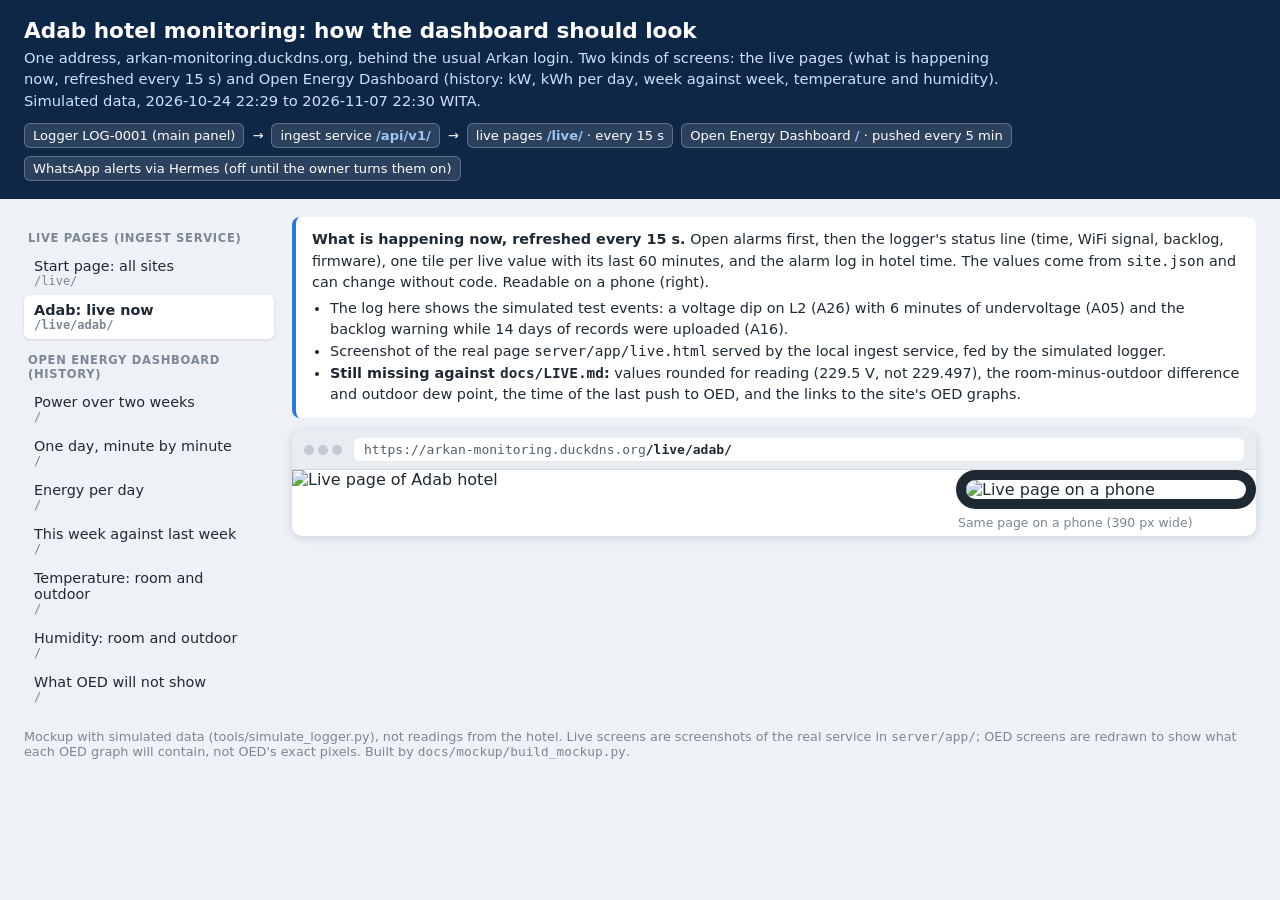
==== docs/mockup/index.html @ 9130413c "Dashboard mockup: live pages and OED graphs with simulated data (screenshots to follow) docs/mockup/" ====
<!DOCTYPE html>
<html lang="en">
<head>
<meta charset="utf-8">
<meta name="viewport" content="width=device-width,initial-scale=1">
<title>Adab monitoring: dashboard mockup</title>
<style>
  :root{color-scheme:light;--ink:#1f2933;--ink2:#52606d;--muted:#7b8794;--line:#e4e7eb;--bg:#eef1f5;--card:#fff;
    --navy:#0f2747;--s1:#2a78d6;--s2:#eb6834;--good:#127a3a;--bad:#b42318}
  *{box-sizing:border-box}
  body{margin:0;font-family:system-ui,-apple-system,"Segoe UI",sans-serif;color:var(--ink);background:var(--bg)}
  .top{background:var(--navy);color:#fff;padding:18px 24px}
  .top h1{margin:0 0 4px;font-size:1.35rem}
  .top p{margin:0;color:#cfe0ff;font-size:.92rem;max-width:980px;line-height:1.45}
  .flow{display:flex;flex-wrap:wrap;gap:8px;align-items:center;margin-top:12px;font-size:.82rem}
  .flow span{background:rgba(255,255,255,.12);border:1px solid rgba(255,255,255,.25);border-radius:6px;padding:4px 8px}
  .flow b{color:#9ec5f4;font-weight:600}
  .wrap{display:grid;grid-template-columns:250px 1fr;gap:18px;padding:18px 24px;max-width:1500px;margin:auto}
  nav{position:sticky;top:12px;align-self:start}
  nav h3{font-size:.72rem;text-transform:uppercase;letter-spacing:.06em;color:var(--muted);margin:14px 4px 6px}
  nav button{display:block;width:100%;text-align:left;border:0;background:transparent;padding:7px 10px;border-radius:6px;
    font:inherit;font-size:.9rem;color:var(--ink);cursor:pointer}
  nav button small{display:block;color:var(--muted);font-size:.75rem;font-family:ui-monospace,monospace}
  nav button:hover{background:#dfe5ec}
  nav button.on{background:var(--card);box-shadow:0 1px 3px rgba(0,0,0,.12);font-weight:600}
  .screen{display:none}.screen.on{display:block}
  .note{background:var(--card);border-radius:8px;padding:12px 16px;margin-bottom:12px;font-size:.9rem;line-height:1.5;
    border-left:4px solid var(--s1)}
  .note b{color:var(--ink)} .note ul{margin:4px 0 0;padding-left:18px}
  .browser{background:var(--card);border-radius:10px;box-shadow:0 2px 10px rgba(15,39,71,.15);overflow:hidden}
  .bar{display:flex;align-items:center;gap:8px;background:#e9ecf0;padding:8px 12px;border-bottom:1px solid #d5dae0}
  .dots i{display:inline-block;width:10px;height:10px;border-radius:50%;background:#c4cad2;margin-right:4px}
  .url{flex:1;background:#fff;border-radius:6px;padding:4px 10px;font:13px ui-monospace,monospace;color:var(--ink2)}
  .url b{color:var(--ink);font-weight:600}
  .shot{display:block;width:100%;height:auto}
  .pair{display:grid;grid-template-columns:1fr 300px;gap:16px;align-items:start}
  .phone{border:10px solid #1f2933;border-radius:28px;overflow:hidden;background:#fff}
  .phone img{display:block;width:100%}
  .cap{font-size:.78rem;color:var(--muted);margin:6px 2px}
  /* OED-like graph page (approximation) */
  .oed-nav{display:flex;align-items:center;justify-content:space-between;padding:8px 16px;border-bottom:1px solid var(--line)}
  .oed-logo{font-weight:700;color:#1b5e20;letter-spacing:.02em}
  .oed-logo small{display:block;font-weight:400;color:var(--muted);font-size:.7rem}
  .oed-title{font-size:1.15rem;font-weight:600}
  .oed-menu span{margin-left:14px;font-size:.88rem;color:var(--ink2)}
  .oed-body{display:grid;grid-template-columns:230px 1fr;min-height:520px}
  .oed-side{border-right:1px solid var(--line);padding:12px 14px;font-size:.85rem}
  .oed-side label{display:block;font-weight:600;margin:12px 0 4px}
  .seg{display:flex;flex-wrap:wrap;gap:0}
  .seg span{border:1px solid #adb5bd;padding:3px 8px;font-size:.8rem;margin:0 -1px -1px 0;color:var(--ink2)}
  .seg span.on{background:#6c757d;color:#fff;border-color:#6c757d}
  .pick{border:1px solid #ced4da;border-radius:4px;padding:4px 6px;min-height:30px;background:#fff}
  .pick em{display:inline-block;font-style:normal;background:#e9ecef;border-radius:3px;padding:1px 6px;margin:2px;font-size:.78rem}
  .pick.dim{color:var(--muted)}
  .oed-main{padding:10px 16px 14px;position:relative}
  .oed-btns{margin-top:8px;display:flex;gap:6px}
  .oed-btns span{border:1px solid #6c757d;border-radius:4px;padding:3px 10px;font-size:.8rem;color:var(--ink2)}
  .chart{position:relative}
  .chart svg{display:block;width:100%;height:auto;overflow:visible}
  .chart .gridl{stroke:#eceff3}
  .chart .axis text{fill:var(--muted);font-size:11px}
  .chart .axis line{stroke:#c9ced6}
  .legend{display:flex;gap:16px;font-size:.82rem;color:var(--ink2);margin:2px 0 4px 44px;flex-wrap:wrap}
  .legend i{display:inline-block;width:14px;height:3px;border-radius:2px;vertical-align:middle;margin-right:6px}
  .legend i.sq{width:10px;height:10px;border-radius:2px}
  .ctitle{font-weight:600;font-size:.95rem;text-align:center;margin:4px 0}
  .tip{position:absolute;pointer-events:none;background:#fff;border:1px solid #d5dae0;border-radius:6px;padding:6px 8px;
    font-size:.78rem;box-shadow:0 2px 6px rgba(0,0,0,.12);display:none;white-space:nowrap;z-index:2}
  .tip b{display:block;margin-bottom:2px}
  .err{margin:60px auto;max-width:520px;text-align:center;color:var(--bad);font-weight:600;border:1px dashed var(--bad);
    padding:24px;border-radius:8px}
  .cmp{display:flex;gap:40px;justify-content:center;align-items:flex-end;height:330px;margin-top:10px}
  table.t{border-collapse:collapse;width:100%;font-size:.82rem;margin-top:10px}
  table.t th,table.t td{border-bottom:1px solid var(--line);padding:4px 8px;text-align:right}
  table.t th:first-child,table.t td:first-child{text-align:left}
  details summary{cursor:pointer;color:var(--ink2);font-size:.82rem;margin-top:8px}
  .foot{max-width:1500px;margin:0 auto 30px;padding:0 24px;font-size:.8rem;color:var(--muted)}
  @media (max-width:900px){.wrap{grid-template-columns:1fr}nav{position:static}.pair{grid-template-columns:1fr}
    .oed-body{grid-template-columns:1fr}.oed-side{border-right:0;border-bottom:1px solid var(--line)}}
</style>
</head>
<body>
<div class="top">
  <h1>Adab hotel monitoring: how the dashboard should look</h1>
  <p id="intro"></p>
  <div class="flow">
    <span>Logger LOG-0001 (main panel)</span>→
    <span>ingest service <b>/api/v1/</b></span>→
    <span>live pages <b>/live/</b> · every 15 s</span>
    <span>Open Energy Dashboard <b>/</b> · pushed every 5 min</span>
    <span>WhatsApp alerts via Hermes (off until the owner turns them on)</span>
  </div>
</div>

<div class="wrap">
  <nav id="nav"></nav>
  <main id="screens"></main>
</div>
<div class="foot">Mockup with simulated data (tools/simulate_logger.py), not readings from the hotel. Live screens are screenshots of
the real service in <code>server/app/</code>; OED screens are redrawn to show what each OED graph will contain, not OED's exact
pixels. Built by <code>docs/mockup/build_mockup.py</code>.</div>

<script>
const D = {"site":"Adab hotel","code":"adab","kw_hour":[["2026-10-24 22:00",17.98],["2026-10-24 23:00",18.33],["2026-10-25 00:00",17.87],["2026-10-25 01:00",18.03],["2026-10-25 02:00",18.04],["2026-10-25 03:00",18.08],["2026-10-25 04:00",18.07],["2026-10-25 05:00",18.06],["2026-10-25 06:00",17.82],["2026-10-25 07:00",21.49],["2026-10-25 08:00",24.99],["2026-10-25 09:00",27.88],["2026-10-25 10:00",30.27],["2026-10-25 11:00",31.6],["2026-10-25 12:00",31.83],["2026-10-25 13:00",31.84],["2026-10-25 14:00",29.93],["2026-10-25 15:00",28.13],["2026-10-25 16:00",25.07],["2026-10-25 17:00",21.54],["2026-10-25 18:00",17.89],["2026-10-25 19:00",17.73],["2026-10-25 20:00",18.17],["2026-10-25 21:00",18.06],["2026-10-25 22:00",17.82],["2026-10-25 23:00",18.08],["2026-10-26 00:00",17.9],["2026-10-26 01:00",18.06],["2026-10-26 02:00",17.87],["2026-10-26 03:00",17.81],["2026-10-26 04:00",17.98],["2026-10-26 05:00",18.1],["2026-10-26 06:00",18.07],["2026-10-26 07:00",21.65],["2026-10-26 08:00",25.06],["2026-10-26 09:00",27.91],["2026-10-26 10:00",30.13],["2026-10-26 11:00",31.39],["2026-10-26 12:00",31.85],["2026-10-26 13:00",31.45],["2026-10-26 14:00",30.56],["2026-10-26 15:00",27.67],["2026-10-26 16:00",24.95],["2026-10-26 17:00",21.64],["2026-10-26 18:00",17.95],["2026-10-26 19:00",18.11],["2026-10-26 20:00",18.29],["2026-10-26 21:00",18.15],["2026-10-26 22:00",17.89],["2026-10-26 23:00",18.15],["2026-10-27 00:00",17.83],["2026-10-27 01:00",17.89],["2026-10-27 02:00",17.93],["2026-10-27 03:00",17.99],["2026-10-27 04:00",18.23],["2026-10-27 05:00",18.08],["2026-10-27 06:00",17.92],["2026-10-27 07:00",21.65],["2026-10-27 08:00",24.89],["2026-10-27 09:00",27.99],["2026-10-27 10:00",30.26],["2026-10-27 11:00",31.42],["2026-10-27 12:00",31.88],["2026-10-27 13:00",31.65],["2026-10-27 14:00",30.33],["2026-10-27 15:00",28.0],["2026-10-27 16:00",24.75],["2026-10-27 17:00",21.42],["2026-10-27 18:00",18.15],["2026-10-27 19:00",18.09],["2026-10-27 20:00",18.12],["2026-10-27 21:00",18.13],["2026-10-27 22:00",17.84],["2026-10-27 23:00",18.19],["2026-10-28 00:00",18.12],["2026-10-28 01:00",18.04],["2026-10-28 02:00",17.82],["2026-10-28 03:00",17.97],["2026-10-28 04:00",17.78],["2026-10-28 05:00",17.65],["2026-10-28 06:00",17.7],["2026-10-28 07:00",21.93],["2026-10-28 08:00",24.99],["2026-10-28 09:00",27.81],["2026-10-28 10:00",30.39],["2026-10-28 11:00",31.66],["2026-10-28 12:00",32.02],["2026-10-28 13:00",31.48],["2026-10-28 14:00",30.28],["2026-10-28 15:00",27.89],["2026-10-28 16:00",24.88],["2026-10-28 17:00",21.67],["2026-10-28 18:00",18.06],["2026-10-28 19:00",18.13],["2026-10-28 20:00",17.75],["2026-10-28 21:00",17.74],["2026-10-28 22:00",17.95],["2026-10-28 23:00",17.95],["2026-10-29 00:00",17.71],["2026-10-29 01:00",18.01],["2026-10-29 02:00",17.96],["2026-10-29 03:00",17.93],["2026-10-29 04:00",18.24],["2026-10-29 05:00",18.02],["2026-10-29 06:00",18.13],["2026-10-29 07:00",21.81],["2026-10-29 08:00",24.95],["2026-10-29 09:00",28.11],["2026-10-29 10:00",30.0],["2026-10-29 11:00",31.58],["2026-10-29 12:00",31.79],["2026-10-29 13:00",31.35],["2026-10-29 14:00",30.02],["2026-10-29 15:00",27.81],["2026-10-29 16:00",25.14],["2026-10-29 17:00",21.76],["2026-10-29 18:00",17.82],["2026-10-29 19:00",18.03],["2026-10-29 20:00",18.13],["2026-10-29 21:00",18.05],["2026-10-29 22:00",17.97],["2026-10-29 23:00",17.97],["2026-10-30 00:00",17.77],["2026-10-30 01:00",17.86],["2026-10-30 02:00",17.86],["2026-10-30 03:00",18.36],["2026-10-30 04:00",17.8],["2026-10-30 05:00",18.02],["2026-10-30 06:00",18.02],["2026-10-30 07:00",21.68],["2026-10-30 08:00",24.63],["2026-10-30 09:00",27.74],["2026-10-30 10:00",30.06],["2026-10-30 11:00",31.31],["2026-10-30 12:00",32.11],["2026-10-30 13:00",31.39],["2026-10-30 14:00",30.31],["2026-10-30 15:00",27.88],["2026-10-30 16:00",25.04],["2026-10-30 17:00",21.65],["2026-10-30 18:00",17.65],["2026-10-30 19:00",17.96],["2026-10-30 20:00",17.95],["2026-10-30 21:00",18.16],["2026-10-30 22:00",17.91],["2026-10-30 23:00",18.04],["2026-10-31 00:00",17.81],["2026-10-31 01:00",18.02],["2026-10-31 02:00",18.22],["2026-10-31 03:00",18.16],["2026-10-31 04:00",18.02],["2026-10-31 05:00",18.12],["2026-10-31 06:00",18.0],["2026-10-31 07:00",21.65],["2026-10-31 08:00",24.83],["2026-10-31 09:00",27.89],["2026-10-31 10:00",30.12],["2026-10-31 11:00",31.36],["2026-10-31 12:00",32.23],["2026-10-31 13:00",31.46],["2026-10-31 14:00",30.09],["2026-10-31 15:00",27.86],["2026-10-31 16:00",24.94],["2026-10-31 17:00",21.52],["2026-10-31 18:00",18.18],["2026-10-31 19:00",18.02],["2026-10-31 20:00",18.09],["2026-10-31 21:00",18.13],["2026-10-31 22:00",17.95],["2026-10-31 23:00",17.88],["2026-11-01 00:00",17.7],["2026-11-01 01:00",17.84],["2026-11-01 02:00",17.93],["2026-11-01 03:00",17.96],["2026-11-01 04:00",17.96],["2026-11-01 05:00",18.06],["2026-11-01 06:00",17.97],["2026-11-01 07:00",21.6],["2026-11-01 08:00",24.84],["2026-11-01 09:00",27.82],["2026-11-01 10:00",29.92],["2026-11-01 11:00",31.68],["2026-11-01 12:00",32.34],["2026-11-01 13:00",31.3],["2026-11-01 14:00",29.83],["2026-11-01 15:00",27.89],["2026-11-01 16:00",24.96],["2026-11-01 17:00",21.63],["2026-11-01 18:00",17.93],["2026-11-01 19:00",18.13],["2026-11-01 20:00",18.0],["2026-11-01 21:00",18.25],["2026-11-01 22:00",18.17],["2026-11-01 23:00",17.93],["2026-11-02 00:00",17.89],["2026-11-02 01:00",18.17],["2026-11-02 02:00",18.1],["2026-11-02 03:00",17.89],["2026-11-02 04:00",17.96],["2026-11-02 05:00",18.35],["2026-11-02 06:00",18.06],["2026-11-02 07:00",21.65],["2026-11-02 08:00",25.02],["2026-11-02 09:00",27.98],["2026-11-02 10:00",30.08],["2026-11-02 11:00",31.49],["2026-11-02 12:00",31.84],["2026-11-02 13:00",31.49],["2026-11-02 14:00",30.06],["2026-11-02 15:00",27.96],["2026-11-02 16:00",24.95],["2026-11-02 17:00",21.71],["2026-11-02 18:00",17.99],["2026-11-02 19:00",18.09],["2026-11-02 20:00",18.17],["2026-11-02 21:00",18.19],["2026-11-02 22:00",17.99],["2026-11-02 23:00",18.1],["2026-11-03 00:00",18.12],["2026-11-03 01:00",17.97],["2026-11-03 02:00",17.99],["2026-11-03 03:00",17.86],["2026-11-03 04:00",18.07],["2026-11-03 05:00",17.82],["2026-11-03 06:00",17.93],["2026-11-03 07:00",21.59],["2026-11-03 08:00",25.13],["2026-11-03 09:00",27.82],["2026-11-03 10:00",29.88],["2026-11-03 11:00",31.41],["2026-11-03 12:00",31.87],["2026-11-03 13:00",31.43],["2026-11-03 14:00",30.29],["2026-11-03 15:00",27.76],["2026-11-03 16:00",25.24],["2026-11-03 17:00",21.52],["2026-11-03 18:00",18.0],["2026-11-03 19:00",17.83],["2026-11-03 20:00",18.07],["2026-11-03 21:00",18.01],["2026-11-03 22:00",17.95],["2026-11-03 23:00",17.96],["2026-11-04 00:00",17.92],["2026-11-04 01:00",17.98],["2026-11-04 02:00",17.94],["2026-11-04 03:00",17.94],["2026-11-04 04:00",18.06],["2026-11-04 05:00",18.07],["2026-11-04 06:00",17.96],["2026-11-04 07:00",21.77],["2026-11-04 08:00",24.96],["2026-11-04 09:00",27.79],["2026-11-04 10:00",30.38],["2026-11-04 11:00",31.74],["2026-11-04 12:00",31.92],["2026-11-04 13:00",31.73],["2026-11-04 14:00",30.01],["2026-11-04 15:00",27.56],["2026-11-04 16:00",24.88],["2026-11-04 17:00",21.68],["2026-11-04 18:00",18.08],["2026-11-04 19:00",17.95],["2026-11-04 20:00",18.05],["2026-11-04 21:00",18.05],["2026-11-04 22:00",18.04],["2026-11-04 23:00",17.76],["2026-11-05 00:00",17.97],["2026-11-05 01:00",18.21],["2026-11-05 02:00",18.08],["2026-11-05 03:00",17.9],["2026-11-05 04:00",18.1],["2026-11-05 05:00",17.87],["2026-11-05 06:00",17.82],["2026-11-05 07:00",21.53],["2026-11-05 08:00",25.1],["2026-11-05 09:00",27.97],["2026-11-05 10:00",29.59],["2026-11-05 11:00",31.31],["2026-11-05 12:00",31.81],["2026-11-05 13:00",31.62],["2026-11-05 14:00",30.06],["2026-11-05 15:00",28.03],["2026-11-05 16:00",25.01],["2026-11-05 17:00",21.49],["2026-11-05 18:00",18.11],["2026-11-05 19:00",18.09],["2026-11-05 20:00",17.98],["2026-11-05 21:00",17.88],["2026-11-05 22:00",18.02],["2026-11-05 23:00",18.06],["2026-11-06 00:00",18.05],["2026-11-06 01:00",18.25],["2026-11-06 02:00",17.89],["2026-11-06 03:00",18.17],["2026-11-06 04:00",18.03],["2026-11-06 05:00",18.16],["2026-11-06 06:00",17.84],["2026-11-06 07:00",21.36],["2026-11-06 08:00",24.91],["2026-11-06 09:00",27.95],["2026-11-06 10:00",30.13],["2026-11-06 11:00",31.69],["2026-11-06 12:00",31.8],["2026-11-06 13:00",31.72],["2026-11-06 14:00",29.75],["2026-11-06 15:00",28.05],["2026-11-06 16:00",25.13],["2026-11-06 17:00",21.6],["2026-11-06 18:00",18.07],["2026-11-06 19:00",18.08],["2026-11-06 20:00",17.99],["2026-11-06 21:00",17.76],["2026-11-06 22:00",17.94],["2026-11-06 23:00",18.08],["2026-11-07 00:00",17.95],["2026-11-07 01:00",18.26],["2026-11-07 02:00",18.08],["2026-11-07 03:00",17.95],["2026-11-07 04:00",18.22],["2026-11-07 05:00",18.17],["2026-11-07 06:00",18.11],["2026-11-07 07:00",21.76],["2026-11-07 08:00",25.26],["2026-11-07 09:00",27.97],["2026-11-07 10:00",30.26],["2026-11-07 11:00",31.53],["2026-11-07 12:00",32.09],["2026-11-07 13:00",31.68],["2026-11-07 14:00",30.18],["2026-11-07 15:00",27.71],["2026-11-07 16:00",25.07],["2026-11-07 17:00",21.8],["2026-11-07 18:00",17.98],["2026-11-07 19:00",17.89],["2026-11-07 20:00",17.86],["2026-11-07 21:00",17.94],["2026-11-07 22:00",17.94]],"kw_minute":[["2026-11-06 00:00",18.61],["2026-11-06 00:01",18.66],["2026-11-06 00:02",18.72],["2026-11-06 00:03",18.34],["2026-11-06 00:04",18.25],["2026-11-06 00:05",19.05],["2026-11-06 00:06",17.23],["2026-11-06 00:07",16.86],["2026-11-06 00:08",16.85],["2026-11-06 00:09",16.59],["2026-11-06 00:10",18.73],["2026-11-06 00:11",18.09],["2026-11-06 00:12",19.0],["2026-11-06 00:13",18.62],["2026-11-06 00:14",17.53],["2026-11-06 00:15",18.06],["2026-11-06 00:16",18.13],["2026-11-06 00:17",17.67],["2026-11-06 00:18",18.07],["2026-11-06 00:19",17.02],["2026-11-06 00:20",18.77],["2026-11-06 00:21",18.99],["2026-11-06 00:22",16.12],["2026-11-06 00:23",18.54],["2026-11-06 00:24",16.4],["2026-11-06 00:25",17.45],["2026-11-06 00:26",16.18],["2026-11-06 00:27",20.18],["2026-11-06 00:28",18.1],["2026-11-06 00:29",20.16],["2026-11-06 00:30",17.49],["2026-11-06 00:31",16.98],["2026-11-06 00:32",17.99],["2026-11-06 00:33",18.06],["2026-11-06 00:34",17.42],["2026-11-06 00:35",17.29],["2026-11-06 00:36",18.27],["2026-11-06 00:37",20.18],["2026-11-06 00:38",20.22],["2026-11-06 00:39",18.56],["2026-11-06 00:40",18.01],["2026-11-06 00:41",16.85],["2026-11-06 00:42",16.25],["2026-11-06 00:43",18.59],["2026-11-06 00:44",18.59],["2026-11-06 00:45",18.05],["2026-11-06 00:46",18.03],["2026-11-06 00:47",17.41],["2026-11-06 00:48",19.26],["2026-11-06 00:49",17.51],["2026-11-06 00:50",16.1],["2026-11-06 00:51",18.41],["2026-11-06 00:52",18.6],["2026-11-06 00:53",17.01],["2026-11-06 00:54",18.71],["2026-11-06 00:55",17.39],["2026-11-06 00:56",19.04],["2026-11-06 00:57",18.56],["2026-11-06 00:58",20.36],["2026-11-06 00:59",16.95],["2026-11-06 01:00",17.63],["2026-11-06 01:01",17.22],["2026-11-06 01:02",16.92],["2026-11-06 01:03",17.14],["2026-11-06 01:04",17.99],["2026-11-06 01:05",19.95],["2026-11-06 01:06",18.21],["2026-11-06 01:07",17.41],["2026-11-06 01:08",16.84],["2026-11-06 01:09",18.15],["2026-11-06 01:10",17.08],["2026-11-06 01:11",17.99],["2026-11-06 01:12",17.87],["2026-11-06 01:13",17.22],["2026-11-06 01:14",18.76],["2026-11-06 01:15",18.51],["2026-11-06 01:16",17.19],["2026-11-06 01:17",18.14],["2026-11-06 01:18",18.37],["2026-11-06 01:19",18.31],["2026-11-06 01:20",17.13],["2026-11-06 01:21",19.95],["2026-11-06 01:22",19.2],["2026-11-06 01:23",19.16],["2026-11-06 01:24",16.66],["2026-11-06 01:25",19.19],["2026-11-06 01:26",17.54],["2026-11-06 01:27",19.67],["2026-11-06 01:28",18.98],["2026-11-06 01:29",19.39],["2026-11-06 01:30",18.1],["2026-11-06 01:31",16.17],["2026-11-06 01:32",18.0],["2026-11-06 01:33",17.75],["2026-11-06 01:34",19.13],["2026-11-06 01:35",18.05],["2026-11-06 01:36",19.69],["2026-11-06 01:37",17.15],["2026-11-06 01:38",16.72],["2026-11-06 01:39",17.75],["2026-11-06 01:40",18.59],["2026-11-06 01:41",20.32],["2026-11-06 01:42",18.08],["2026-11-06 01:43",18.65],["2026-11-06 01:44",19.07],["2026-11-06 01:45",19.22],["2026-11-06 01:46",20.0],["2026-11-06 01:47",17.62],["2026-11-06 01:48",19.67],["2026-11-06 01:49",17.91],["2026-11-06 01:50",18.49],["2026-11-06 01:51",19.25],["2026-11-06 01:52",18.42],["2026-11-06 01:53",17.65],["2026-11-06 01:54",18.0],["2026-11-06 01:55",18.77],["2026-11-06 01:56",17.28],["2026-11-06 01:57",17.63],["2026-11-06 01:58",18.84],["2026-11-06 01:59",19.4],["2026-11-06 02:00",16.61],["2026-11-06 02:01",18.56],["2026-11-06 02:02",16.57],["2026-11-06 02:03",16.9],["2026-11-06 02:04",16.18],["2026-11-06 02:05",17.16],["2026-11-06 02:06",16.79],["2026-11-06 02:07",18.58],["2026-11-06 02:08",19.12],["2026-11-06 02:09",18.0],["2026-11-06 02:10",17.26],["2026-11-06 02:11",16.53],["2026-11-06 02:12",17.86],["2026-11-06 02:13",18.24],["2026-11-06 02:14",18.09],["2026-11-06 02:15",17.15],["2026-11-06 02:16",17.76],["2026-11-06 02:17",18.05],["2026-11-06 02:18",18.82],["2026-11-06 02:19",17.07],["2026-11-06 02:20",18.11],["2026-11-06 02:21",17.07],["2026-11-06 02:22",16.82],["2026-11-06 02:23",16.96],["2026-11-06 02:24",17.55],["2026-11-06 02:25",18.11],["2026-11-06 02:26",18.71],["2026-11-06 02:27",18.17],["2026-11-06 02:28",18.78],["2026-11-06 02:29",17.93],["2026-11-06 02:30",15.64],["2026-11-06 02:31",18.86],["2026-11-06 02:32",18.69],["2026-11-06 02:33",16.92],["2026-11-06 02:34",19.15],["2026-11-06 02:35",18.18],["2026-11-06 02:36",17.31],["2026-11-06 02:37",18.49],["2026-11-06 02:38",18.89],["2026-11-06 02:39",17.49],["2026-11-06 02:40",17.52],["2026-11-06 02:41",19.05],["2026-11-06 02:42",19.3],["2026-11-06 02:43",17.47],["2026-11-06 02:44",18.93],["2026-11-06 02:45",19.43],["2026-11-06 02:46",19.31],["2026-11-06 02:47",17.03],["2026-11-06 02:48",20.33],["2026-11-06 02:49",16.53],["2026-11-06 02:50",19.12],["2026-11-06 02:51",16.61],["2026-11-06 02:52",16.28],["2026-11-06 02:53",18.75],["2026-11-06 02:54",17.15],["2026-11-06 02:55",18.51],["2026-11-06 02:56",18.86],["2026-11-06 02:57",18.51],["2026-11-06 02:58",18.16],["2026-11-06 02:59",17.38],["2026-11-06 03:00",17.64],["2026-11-06 03:01",19.5],["2026-11-06 03:02",18.28],["2026-11-06 03:03",19.66],["2026-11-06 03:04",19.01],["2026-11-06 03:05",18.74],["2026-11-06 03:06",16.58],["2026-11-06 03:07",18.14],["2026-11-06 03:08",19.05],["2026-11-06 03:09",19.87],["2026-11-06 03:10",18.39],["2026-11-06 03:11",15.44],["2026-11-06 03:12",17.34],["2026-11-06 03:13",18.25],["2026-11-06 03:14",17.71],["2026-11-06 03:15",19.46],["2026-11-06 03:16",17.86],["2026-11-06 03:17",16.97],["2026-11-06 03:18",18.19],["2026-11-06 03:19",18.83],["2026-11-06 03:20",18.23],["2026-11-06 03:21",20.04],["2026-11-06 03:22",19.65],["2026-11-06 03:23",17.59],["2026-11-06 03:24",17.7],["2026-11-06 03:25",16.69],["2026-11-06 03:26",19.31],["2026-11-06 03:27",17.12],["2026-11-06 03:28",19.0],["2026-11-06 03:29",18.89],["2026-11-06 03:30",18.35],["2026-11-06 03:31",17.79],["2026-11-06 03:32",17.4],["2026-11-06 03:33",18.74],["2026-11-06 03:34",19.09],["2026-11-06 03:35",18.36],["2026-11-06 03:36",17.54],["2026-11-06 03:37",18.91],["2026-11-06 03:38",16.92],["2026-11-06 03:39",17.63],["2026-11-06 03:40",18.08],["2026-11-06 03:41",18.59],["2026-11-06 03:42",16.63],["2026-11-06 03:43",19.71],["2026-11-06 03:44",18.87],["2026-11-06 03:45",18.88],["2026-11-06 03:46",16.59],["2026-11-06 03:47",18.34],["2026-11-06 03:48",19.84],["2026-11-06 03:49",17.57],["2026-11-06 03:50",18.21],["2026-11-06 03:51",17.61],["2026-11-06 03:52",17.93],["2026-11-06 03:53",18.99],["2026-11-06 03:54",15.94],["2026-11-06 03:55",17.03],["2026-11-06 03:56",18.43],["2026-11-06 03:57",18.74],["2026-11-06 03:58",16.94],["2026-11-06 03:59",17.18],["2026-11-06 04:00",17.97],["2026-11-06 04:01",18.24],["2026-11-06 04:02",17.07],["2026-11-06 04:03",18.24],["2026-11-06 04:04",18.01],["2026-11-06 04:05",17.41],["2026-11-06 04:06",18.21],["2026-11-06 04:07",17.88],["2026-11-06 04:08",17.11],["2026-11-06 04:09",16.46],["2026-11-06 04:10",17.75],["2026-11-06 04:11",18.14],["2026-11-06 04:12",17.48],["2026-11-06 04:13",19.03],["2026-11-06 04:14",16.04],["2026-11-06 04:15",17.35],["2026-11-06 04:16",18.59],["2026-11-06 04:17",18.38],["2026-11-06 04:18",17.67],["2026-11-06 04:19",17.32],["2026-11-06 04:20",16.7],["2026-11-06 04:21",19.47],["2026-11-06 04:22",17.12],["2026-11-06 04:23",20.46],["2026-11-06 04:24",17.79],["2026-11-06 04:25",19.08],["2026-11-06 04:26",18.12],["2026-11-06 04:27",19.32],["2026-11-06 04:28",15.51],["2026-11-06 04:29",17.6],["2026-11-06 04:30",19.4],["2026-11-06 04:31",18.32],["2026-11-06 04:32",18.13],["2026-11-06 04:33",17.18],["2026-11-06 04:34",18.62],["2026-11-06 04:35",19.09],["2026-11-06 04:36",16.23],["2026-11-06 04:37",18.91],["2026-11-06 04:38",18.43],["2026-11-06 04:39",17.17],["2026-11-06 04:40",18.1],["2026-11-06 04:41",18.85],["2026-11-06 04:42",17.57],["2026-11-06 04:43",18.02],["2026-11-06 04:44",17.91],["2026-11-06 04:45",17.87],["2026-11-06 04:46",18.16],["2026-11-06 04:47",18.44],["2026-11-06 04:48",19.32],["2026-11-06 04:49",19.36],["2026-11-06 04:50",18.87],["2026-11-06 04:51",18.0],["2026-11-06 04:52",18.68],["2026-11-06 04:53",17.07],["2026-11-06 04:54",17.85],["2026-11-06 04:55",16.99],["2026-11-06 04:56",19.53],["2026-11-06 04:57",20.56],["2026-11-06 04:58",16.9],["2026-11-06 04:59",17.09],["2026-11-06 05:00",17.18],["2026-11-06 05:01",17.73],["2026-11-06 05:02",19.41],["2026-11-06 05:03",16.71],["2026-11-06 05:04",18.84],["2026-11-06 05:05",17.75],["2026-11-06 05:06",19.46],["2026-11-06 05:07",18.19],["2026-11-06 05:08",19.64],["2026-11-06 05:09",19.97],["2026-11-06 05:10",16.64],["2026-11-06 05:11",17.86],["2026-11-06 05:12",17.01],["2026-11-06 05:13",19.02],["2026-11-06 05:14",18.27],["2026-11-06 05:15",17.34],["2026-11-06 05:16",20.27],["2026-11-06 05:17",19.22],["2026-11-06 05:18",18.05],["2026-11-06 05:19",18.48],["2026-11-06 05:20",16.29],["2026-11-06 05:21",18.31],["2026-11-06 05:22",17.7],["2026-11-06 05:23",16.95],["2026-11-06 05:24",19.39],["2026-11-06 05:25",18.78],["2026-11-06 05:26",19.05],["2026-11-06 05:27",17.29],["2026-11-06 05:28",19.18],["2026-11-06 05:29",17.71],["2026-11-06 05:30",17.74],["2026-11-06 05:31",18.8],["2026-11-06 05:32",17.94],["2026-11-06 05:33",18.68],["2026-11-06 05:34",18.1],["2026-11-06 05:35",18.09],["2026-11-06 05:36",16.5],["2026-11-06 05:37",18.24],["2026-11-06 05:38",17.07],["2026-11-06 05:39",16.27],["2026-11-06 05:40",17.4],["2026-11-06 05:41",18.24],["2026-11-06 05:42",16.67],["2026-11-06 05:43",20.42],["2026-11-06 05:44",18.32],["2026-11-06 05:45",17.83],["2026-11-06 05:46",20.34],["2026-11-06 05:47",19.7],["2026-11-06 05:48",18.28],["2026-11-06 05:49",17.95],["2026-11-06 05:50",17.94],["2026-11-06 05:51",17.87],["2026-11-06 05:52",17.89],["2026-11-06 05:53",18.0],["2026-11-06 05:54",18.68],["2026-11-06 05:55",17.05],["2026-11-06 05:56",17.05],["2026-11-06 05:57",18.94],["2026-11-06 05:58",18.88],["2026-11-06 05:59",17.14],["2026-11-06 06:00",16.69],["2026-11-06 06:01",19.23],["2026-11-06 06:02",17.7],["2026-11-06 06:03",19.73],["2026-11-06 06:04",17.31],["2026-11-06 06:05",16.59],["2026-11-06 06:06",17.87],["2026-11-06 06:07",16.78],["2026-11-06 06:08",17.93],["2026-11-06 06:09",17.72],["2026-11-06 06:10",16.89],["2026-11-06 06:11",18.57],["2026-11-06 06:12",16.69],["2026-11-06 06:13",16.57],["2026-11-06 06:14",19.13],["2026-11-06 06:15",16.82],["2026-11-06 06:16",17.39],["2026-11-06 06:17",16.98],["2026-11-06 06:18",18.88],["2026-11-06 06:19",18.57],["2026-11-06 06:20",17.33],["2026-11-06 06:21",19.52],["2026-11-06 06:22",18.89],["2026-11-06 06:23",15.87],["2026-11-06 06:24",18.8],["2026-11-06 06:25",16.05],["2026-11-06 06:26",18.56],["2026-11-06 06:27",18.29],["2026-11-06 06:28",19.1],["2026-11-06 06:29",17.2],["2026-11-06 06:30",17.68],["2026-11-06 06:31",16.98],["2026-11-06 06:32",17.26],["2026-11-06 06:33",19.97],["2026-11-06 06:34",18.75],["2026-11-06 06:35",19.07],["2026-11-06 06:36",16.39],["2026-11-06 06:37",18.85],["2026-11-06 06:38",17.81],["2026-11-06 06:39",17.99],["2026-11-06 06:40",19.34],["2026-11-06 06:41",17.61],["2026-11-06 06:42",15.87],["2026-11-06 06:43",16.66],["2026-11-06 06:44",16.26],["2026-11-06 06:45",18.96],["2026-11-06 06:46",17.88],["2026-11-06 06:47",18.22],["2026-11-06 06:48",17.94],["2026-11-06 06:49",17.19],["2026-11-06 06:50",18.28],["2026-11-06 06:51",18.3],["2026-11-06 06:52",19.53],["2026-11-06 06:53",18.06],["2026-11-06 06:54",17.72],["2026-11-06 06:55",17.18],["2026-11-06 06:56",16.3],["2026-11-06 06:57",18.8],["2026-11-06 06:58",18.75],["2026-11-06 06:59",16.99],["2026-11-06 07:00",21.27],["2026-11-06 07:01",23.69],["2026-11-06 07:02",22.91],["2026-11-06 07:03",20.11],["2026-11-06 07:04",19.97],["2026-11-06 07:05",22.7],["2026-11-06 07:06",22.72],["2026-11-06 07:07",21.0],["2026-11-06 07:08",21.59],["2026-11-06 07:09",20.66],["2026-11-06 07:10",18.69],["2026-11-06 07:11",21.66],["2026-11-06 07:12",21.6],["2026-11-06 07:13",20.3],["2026-11-06 07:14",23.74],["2026-11-06 07:15",18.95],["2026-11-06 07:16",21.32],["2026-11-06 07:17",21.04],["2026-11-06 07:18",20.69],["2026-11-06 07:19",21.49],["2026-11-06 07:20",21.75],["2026-11-06 07:21",20.27],["2026-11-06 07:22",20.32],["2026-11-06 07:23",23.93],["2026-11-06 07:24",22.57],["2026-11-06 07:25",21.57],["2026-11-06 07:26",21.67],["2026-11-06 07:27",21.02],["2026-11-06 07:28",22.86],["2026-11-06 07:29",21.23],["2026-11-06 07:30",20.87],["2026-11-06 07:31",20.74],["2026-11-06 07:32",22.09],["2026-11-06 07:33",22.02],["2026-11-06 07:34",20.22],["2026-11-06 07:35",22.21],["2026-11-06 07:36",20.67],["2026-11-06 07:37",24.59],["2026-11-06 07:38",22.5],["2026-11-06 07:39",20.6],["2026-11-06 07:40",20.23],["2026-11-06 07:41",20.34],["2026-11-06 07:42",23.31],["2026-11-06 07:43",20.98],["2026-11-06 07:44",19.32],["2026-11-06 07:45",20.94],["2026-11-06 07:46",22.71],["2026-11-06 07:47",19.25],["2026-11-06 07:48",21.38],["2026-11-06 07:49",21.17],["2026-11-06 07:50",20.77],["2026-11-06 07:51",21.77],["2026-11-06 07:52",21.45],["2026-11-06 07:53",18.75],["2026-11-06 07:54",21.2],["2026-11-06 07:55",21.0],["2026-11-06 07:56",22.96],["2026-11-06 07:57",21.7],["2026-11-06 07:58",20.23],["2026-11-06 07:59",22.02],["2026-11-06 08:00",24.88],["2026-11-06 08:01",26.8],["2026-11-06 08:02",26.49],["2026-11-06 08:03",26.38],["2026-11-06 08:04",26.26],["2026-11-06 08:05",23.89],["2026-11-06 08:06",24.39],["2026-11-06 08:07",26.38],["2026-11-06 08:08",25.18],["2026-11-06 08:09",24.81],["2026-11-06 08:10",22.53],["2026-11-06 08:11",27.2],["2026-11-06 08:12",26.95],["2026-11-06 08:13",24.91],["2026-11-06 08:14",25.23],["2026-11-06 08:15",26.57],["2026-11-06 08:16",24.41],["2026-11-06 08:17",23.72],["2026-11-06 08:18",24.21],["2026-11-06 08:19",26.0],["2026-11-06 08:20",24.88],["2026-11-06 08:21",25.77],["2026-11-06 08:22",25.49],["2026-11-06 08:23",25.04],["2026-11-06 08:24",24.3],["2026-11-06 08:25",23.18],["2026-11-06 08:26",25.37],["2026-11-06 08:27",25.33],["2026-11-06 08:28",22.5],["2026-11-06 08:29",24.61],["2026-11-06 08:30",24.44],["2026-11-06 08:31",25.77],["2026-11-06 08:32",23.56],["2026-11-06 08:33",23.71],["2026-11-06 08:34",24.62],["2026-11-06 08:35",23.0],["2026-11-06 08:36",26.38],["2026-11-06 08:37",23.11],["2026-11-06 08:38",24.12],["2026-11-06 08:39",23.61],["2026-11-06 08:40",23.72],["2026-11-06 08:41",25.8],["2026-11-06 08:42",24.95],["2026-11-06 08:43",25.05],["2026-11-06 08:44",24.54],["2026-11-06 08:45",24.45],["2026-11-06 08:46",25.46],["2026-11-06 08:47",25.04],["2026-11-06 08:48",22.51],["2026-11-06 08:49",24.78],["2026-11-06 08:50",26.19],["2026-11-06 08:51",25.35],["2026-11-06 08:52",27.2],["2026-11-06 08:53",25.04],["2026-11-06 08:54",26.49],["2026-11-06 08:55",25.1],["2026-11-06 08:56",24.4],["2026-11-06 08:57",23.05],["2026-11-06 08:58",26.69],["2026-11-06 08:59",23.32],["2026-11-06 09:00",28.18],["2026-11-06 09:01",26.51],["2026-11-06 09:02",27.45],["2026-11-06 09:03",28.76],["2026-11-06 09:04",29.68],["2026-11-06 09:05",30.43],["2026-11-06 09:06",27.98],["2026-11-06 09:07",29.4],["2026-11-06 09:08",26.0],["2026-11-06 09:09",28.39],["2026-11-06 09:10",27.9],["2026-11-06 09:11",26.8],["2026-11-06 09:12",27.47],["2026-11-06 09:13",30.31],["2026-11-06 09:14",27.06],["2026-11-06 09:15",26.58],["2026-11-06 09:16",26.75],["2026-11-06 09:17",30.55],["2026-11-06 09:18",26.34],["2026-11-06 09:19",27.82],["2026-11-06 09:20",26.93],["2026-11-06 09:21",28.38],["2026-11-06 09:22",28.85],["2026-11-06 09:23",27.56],["2026-11-06 09:24",28.63],["2026-11-06 09:25",27.12],["2026-11-06 09:26",29.9],["2026-11-06 09:27",27.82],["2026-11-06 09:28",30.72],["2026-11-06 09:29",26.96],["2026-11-06 09:30",27.25],["2026-11-06 09:31",27.14],["2026-11-06 09:32",30.84],["2026-11-06 09:33",27.57],["2026-11-06 09:34",27.43],["2026-11-06 09:35",29.54],["2026-11-06 09:36",26.26],["2026-11-06 09:37",26.93],["2026-11-06 09:38",26.43],["2026-11-06 09:39",27.96],["2026-11-06 09:40",26.39],["2026-11-06 09:41",27.67],["2026-11-06 09:42",28.45],["2026-11-06 09:43",28.67],["2026-11-06 09:44",27.68],["2026-11-06 09:45",29.88],["2026-11-06 09:46",25.08],["2026-11-06 09:47",28.98],["2026-11-06 09:48",26.97],["2026-11-06 09:49",28.7],["2026-11-06 09:50",26.99],["2026-11-06 09:51",25.06],["2026-11-06 09:52",29.67],["2026-11-06 09:53",28.45],["2026-11-06 09:54",26.47],["2026-11-06 09:55",29.7],["2026-11-06 09:56",30.01],["2026-11-06 09:57",24.79],["2026-11-06 09:58",28.35],["2026-11-06 09:59",27.89],["2026-11-06 10:00",31.47],["2026-11-06 10:01",29.53],["2026-11-06 10:02",28.7],["2026-11-06 10:03",31.57],["2026-11-06 10:04",32.88],["2026-11-06 10:05",28.26],["2026-11-06 10:06",31.73],["2026-11-06 10:07",30.29],["2026-11-06 10:08",29.06],["2026-11-06 10:09",30.84],["2026-11-06 10:10",29.03],["2026-11-06 10:11",28.77],["2026-11-06 10:12",30.62],["2026-11-06 10:13",28.02],["2026-11-06 10:14",31.22],["2026-11-06 10:15",31.52],["2026-11-06 10:16",31.9],["2026-11-06 10:17",29.14],["2026-11-06 10:18",31.45],["2026-11-06 10:19",29.08],["2026-11-06 10:20",32.75],["2026-11-06 10:21",30.95],["2026-11-06 10:22",31.87],["2026-11-06 10:23",30.84],["2026-11-06 10:24",29.69],["2026-11-06 10:25",29.6],["2026-11-06 10:26",31.99],["2026-11-06 10:27",30.64],["2026-11-06 10:28",28.53],["2026-11-06 10:29",30.28],["2026-11-06 10:30",30.76],["2026-11-06 10:31",32.08],["2026-11-06 10:32",28.72],["2026-11-06 10:33",29.04],["2026-11-06 10:34",30.41],["2026-11-06 10:35",31.19],["2026-11-06 10:36",28.16],["2026-11-06 10:37",28.97],["2026-11-06 10:38",28.37],["2026-11-06 10:39",33.68],["2026-11-06 10:40",28.96],["2026-11-06 10:41",29.05],["2026-11-06 10:42",27.82],["2026-11-06 10:43",33.14],["2026-11-06 10:44",30.48],["2026-11-06 10:45",31.39],["2026-11-06 10:46",26.64],["2026-11-06 10:47",30.25],["2026-11-06 10:48",29.45],["2026-11-06 10:49",31.41],["2026-11-06 10:50",31.46],["2026-11-06 10:51",32.51],["2026-11-06 10:52",30.36],["2026-11-06 10:53",29.84],["2026-11-06 10:54",27.65],["2026-11-06 10:55",28.48],["2026-11-06 10:56",30.24],["2026-11-06 10:57",27.62],["2026-11-06 10:58",30.4],["2026-11-06 10:59",27.59],["2026-11-06 11:00",33.47],["2026-11-06 11:01",31.05],["2026-11-06 11:02",32.8],["2026-11-06 11:03",31.46],["2026-11-06 11:04",31.84],["2026-11-06 11:05",31.42],["2026-11-06 11:06",30.78],["2026-11-06 11:07",30.66],["2026-11-06 11:08",32.82],["2026-11-06 11:09",31.18],["2026-11-06 11:10",34.52],["2026-11-06 11:11",31.29],["2026-11-06 11:12",32.18],["2026-11-06 11:13",31.74],["2026-11-06 11:14",29.77],["2026-11-06 11:15",29.66],["2026-11-06 11:16",30.27],["2026-11-06 11:17",34.28],["2026-11-06 11:18",31.45],["2026-11-06 11:19",32.57],["2026-11-06 11:20",31.64],["2026-11-06 11:21",28.5],["2026-11-06 11:22",32.81],["2026-11-06 11:23",32.39],["2026-11-06 11:24",32.96],["2026-11-06 11:25",30.0],["2026-11-06 11:26",33.13],["2026-11-06 11:27",31.2],["2026-11-06 11:28",32.15],["2026-11-06 11:29",30.54],["2026-11-06 11:30",30.96],["2026-11-06 11:31",33.39],["2026-11-06 11:32",33.88],["2026-11-06 11:33",32.35],["2026-11-06 11:34",30.95],["2026-11-06 11:35",31.45],["2026-11-06 11:36",33.45],["2026-11-06 11:37",33.2],["2026-11-06 11:38",31.2],["2026-11-06 11:39",31.83],["2026-11-06 11:40",29.25],["2026-11-06 11:41",27.94],["2026-11-06 11:42",31.49],["2026-11-06 11:43",30.44],["2026-11-06 11:44",33.51],["2026-11-06 11:45",28.87],["2026-11-06 11:46",31.26],["2026-11-06 11:47",31.76],["2026-11-06 11:48",33.04],["2026-11-06 11:49",31.99],["2026-11-06 11:50",32.0],["2026-11-06 11:51",31.77],["2026-11-06 11:52",31.43],["2026-11-06 11:53",33.27],["2026-11-06 11:54",31.89],["2026-11-06 11:55",32.36],["2026-11-06 11:56",30.39],["2026-11-06 11:57",30.67],["2026-11-06 11:58",30.64],["2026-11-06 11:59",34.09],["2026-11-06 12:00",31.13],["2026-11-06 12:01",33.05],["2026-11-06 12:02",30.93],["2026-11-06 12:03",32.44],["2026-11-06 12:04",30.33],["2026-11-06 12:05",31.64],["2026-11-06 12:06",31.73],["2026-11-06 12:07",29.66],["2026-11-06 12:08",31.49],["2026-11-06 12:09",31.76],["2026-11-06 12:10",31.77],["2026-11-06 12:11",34.1],["2026-11-06 12:12",30.18],["2026-11-06 12:13",30.18],["2026-11-06 12:14",32.62],["2026-11-06 12:15",30.51],["2026-11-06 12:16",31.83],["2026-11-06 12:17",32.69],["2026-11-06 12:18",30.79],["2026-11-06 12:19",32.64],["2026-11-06 12:20",30.89],["2026-11-06 12:21",33.56],["2026-11-06 12:22",31.6],["2026-11-06 12:23",34.25],["2026-11-06 12:24",32.41],["2026-11-06 12:25",32.4],["2026-11-06 12:26",29.75],["2026-11-06 12:27",33.0],["2026-11-06 12:28",33.38],["2026-11-06 12:29",33.36],["2026-11-06 12:30",32.3],["2026-11-06 12:31",28.99],["2026-11-06 12:32",32.92],["2026-11-06 12:33",30.09],["2026-11-06 12:34",30.82],["2026-11-06 12:35",34.97],["2026-11-06 12:36",31.5],["2026-11-06 12:37",31.79],["2026-11-06 12:38",31.67],["2026-11-06 12:39",30.64],["2026-11-06 12:40",32.37],["2026-11-06 12:41",31.94],["2026-11-06 12:42",31.98],["2026-11-06 12:43",31.8],["2026-11-06 12:44",32.64],["2026-11-06 12:45",33.89],["2026-11-06 12:46",30.77],["2026-11-06 12:47",33.19],["2026-11-06 12:48",31.23],["2026-11-06 12:49",31.9],["2026-11-06 12:50",30.9],["2026-11-06 12:51",32.59],["2026-11-06 12:52",30.39],["2026-11-06 12:53",32.3],["2026-11-06 12:54",31.41],["2026-11-06 12:55",29.75],["2026-11-06 12:56",32.46],["2026-11-06 12:57",31.22],["2026-11-06 12:58",30.82],["2026-11-06 12:59",32.54],["2026-11-06 13:00",31.47],["2026-11-06 13:01",33.19],["2026-11-06 13:02",31.59],["2026-11-06 13:03",33.66],["2026-11-06 13:04",29.7],["2026-11-06 13:05",33.2],["2026-11-06 13:06",33.09],["2026-11-06 13:07",32.92],["2026-11-06 13:08",33.54],["2026-11-06 13:09",31.27],["2026-11-06 13:10",29.94],["2026-11-06 13:11",32.36],["2026-11-06 13:12",34.11],["2026-11-06 13:13",30.07],["2026-11-06 13:14",32.35],["2026-11-06 13:15",32.98],["2026-11-06 13:16",32.79],["2026-11-06 13:17",30.42],["2026-11-06 13:18",30.1],["2026-11-06 13:19",32.69],["2026-11-06 13:20",30.39],["2026-11-06 13:21",31.86],["2026-11-06 13:22",31.25],["2026-11-06 13:23",32.81],["2026-11-06 13:24",30.72],["2026-11-06 13:25",31.29],["2026-11-06 13:26",31.44],["2026-11-06 13:27",32.15],["2026-11-06 13:28",34.49],["2026-11-06 13:29",32.0],["2026-11-06 13:30",31.22],["2026-11-06 13:31",32.76],["2026-11-06 13:32",33.11],["2026-11-06 13:33",32.07],["2026-11-06 13:34",32.42],["2026-11-06 13:35",29.81],["2026-11-06 13:36",30.83],["2026-11-06 13:37",33.5],["2026-11-06 13:38",31.99],["2026-11-06 13:39",32.3],["2026-11-06 13:40",30.79],["2026-11-06 13:41",33.11],["2026-11-06 13:42",32.38],["2026-11-06 13:43",31.63],["2026-11-06 13:44",32.3],["2026-11-06 13:45",29.59],["2026-11-06 13:46",30.45],["2026-11-06 13:47",31.62],["2026-11-06 13:48",31.65],["2026-11-06 13:49",29.76],["2026-11-06 13:50",31.04],["2026-11-06 13:51",31.81],["2026-11-06 13:52",32.87],["2026-11-06 13:53",32.19],["2026-11-06 13:54",30.25],["2026-11-06 13:55",32.14],["2026-11-06 13:56",28.58],["2026-11-06 13:57",29.38],["2026-11-06 13:58",29.36],["2026-11-06 13:59",32.59],["2026-11-06 14:00",30.0],["2026-11-06 14:01",27.13],["2026-11-06 14:02",32.26],["2026-11-06 14:03",30.07],["2026-11-06 14:04",29.8],["2026-11-06 14:05",28.91],["2026-11-06 14:06",29.43],["2026-11-06 14:07",27.83],["2026-11-06 14:08",29.11],["2026-11-06 14:09",30.44],["2026-11-06 14:10",27.52],["2026-11-06 14:11",30.81],["2026-11-06 14:12",29.27],["2026-11-06 14:13",28.24],["2026-11-06 14:14",29.93],["2026-11-06 14:15",28.4],["2026-11-06 14:16",33.63],["2026-11-06 14:17",29.71],["2026-11-06 14:18",29.41],["2026-11-06 14:19",30.68],["2026-11-06 14:20",33.22],["2026-11-06 14:21",30.54],["2026-11-06 14:22",27.65],["2026-11-06 14:23",30.28],["2026-11-06 14:24",29.42],["2026-11-06 14:25",28.87],["2026-11-06 14:26",29.43],["2026-11-06 14:27",31.89],["2026-11-06 14:28",28.84],["2026-11-06 14:29",31.2],["2026-11-06 14:30",27.82],["2026-11-06 14:31",29.13],["2026-11-06 14:32",27.98],["2026-11-06 14:33",31.43],["2026-11-06 14:34",31.26],["2026-11-06 14:35",28.76],["2026-11-06 14:36",30.68],["2026-11-06 14:37",30.78],["2026-11-06 14:38",29.04],["2026-11-06 14:39",30.4],["2026-11-06 14:40",29.58],["2026-11-06 14:41",31.36],["2026-11-06 14:42",31.23],["2026-11-06 14:43",31.75],["2026-11-06 14:44",28.91],["2026-11-06 14:45",27.71],["2026-11-06 14:46",28.98],["2026-11-06 14:47",30.25],["2026-11-06 14:48",30.4],["2026-11-06 14:49",30.36],["2026-11-06 14:50",29.75],["2026-11-06 14:51",28.89],["2026-11-06 14:52",31.08],["2026-11-06 14:53",28.29],["2026-11-06 14:54",28.54],["2026-11-06 14:55",29.43],["2026-11-06 14:56",27.69],["2026-11-06 14:57",32.33],["2026-11-06 14:58",29.09],["2026-11-06 14:59",28.09],["2026-11-06 15:00",27.28],["2026-11-06 15:01",27.42],["2026-11-06 15:02",29.62],["2026-11-06 15:03",27.38],["2026-11-06 15:04",27.64],["2026-11-06 15:05",28.92],["2026-11-06 15:06",28.88],["2026-11-06 15:07",28.21],["2026-11-06 15:08",29.31],["2026-11-06 15:09",27.53],["2026-11-06 15:10",27.13],["2026-11-06 15:11",26.0],["2026-11-06 15:12",27.25],["2026-11-06 15:13",28.49],["2026-11-06 15:14",28.64],["2026-11-06 15:15",27.62],["2026-11-06 15:16",30.13],["2026-11-06 15:17",29.65],["2026-11-06 15:18",27.94],["2026-11-06 15:19",27.99],["2026-11-06 15:20",27.43],["2026-11-06 15:21",28.19],["2026-11-06 15:22",25.69],["2026-11-06 15:23",29.61],["2026-11-06 15:24",27.27],["2026-11-06 15:25",28.86],["2026-11-06 15:26",27.89],["2026-11-06 15:27",28.34],["2026-11-06 15:28",29.17],["2026-11-06 15:29",26.95],["2026-11-06 15:30",27.89],["2026-11-06 15:31",29.75],["2026-11-06 15:32",29.48],["2026-11-06 15:33",28.8],["2026-11-06 15:34",28.35],["2026-11-06 15:35",27.29],["2026-11-06 15:36",27.21],["2026-11-06 15:37",26.05],["2026-11-06 15:38",28.3],["2026-11-06 15:39",26.89],["2026-11-06 15:40",27.39],["2026-11-06 15:41",29.77],["2026-11-06 15:42",26.64],["2026-11-06 15:43",27.95],["2026-11-06 15:44",27.88],["2026-11-06 15:45",27.13],["2026-11-06 15:46",29.24],["2026-11-06 15:47",26.77],["2026-11-06 15:48",27.93],["2026-11-06 15:49",28.91],["2026-11-06 15:50",27.08],["2026-11-06 15:51",26.22],["2026-11-06 15:52",26.33],["2026-11-06 15:53",30.29],["2026-11-06 15:54",28.5],["2026-11-06 15:55",27.8],["2026-11-06 15:56",28.89],["2026-11-06 15:57",28.23],["2026-11-06 15:58",28.44],["2026-11-06 15:59",29.18],["2026-11-06 16:00",25.09],["2026-11-06 16:01",26.46],["2026-11-06 16:02",24.54],["2026-11-06 16:03",25.31],["2026-11-06 16:04",25.5],["2026-11-06 16:05",27.2],["2026-11-06 16:06",24.74],["2026-11-06 16:07",24.52],["2026-11-06 16:08",23.3],["2026-11-06 16:09",25.04],["2026-11-06 16:10",23.38],["2026-11-06 16:11",25.91],["2026-11-06 16:12",26.04],["2026-11-06 16:13",24.86],["2026-11-06 16:14",26.37],["2026-11-06 16:15",25.88],["2026-11-06 16:16",25.17],["2026-11-06 16:17",26.88],["2026-11-06 16:18",22.37],["2026-11-06 16:19",23.95],["2026-11-06 16:20",27.52],["2026-11-06 16:21",25.51],["2026-11-06 16:22",24.05],["2026-11-06 16:23",25.36],["2026-11-06 16:24",26.98],["2026-11-06 16:25",27.85],["2026-11-06 16:26",24.03],["2026-11-06 16:27",24.09],["2026-11-06 16:28",24.01],["2026-11-06 16:29",23.64],["2026-11-06 16:30",25.16],["2026-11-06 16:31",26.11],["2026-11-06 16:32",26.11],["2026-11-06 16:33",22.32],["2026-11-06 16:34",24.43],["2026-11-06 16:35",23.89],["2026-11-06 16:36",23.84],["2026-11-06 16:37",23.39],["2026-11-06 16:38",25.97],["2026-11-06 16:39",24.92],["2026-11-06 16:40",24.14],["2026-11-06 16:41",23.11],["2026-11-06 16:42",22.68],["2026-11-06 16:43",26.6],["2026-11-06 16:44",23.87],["2026-11-06 16:45",22.73],["2026-11-06 16:46",25.5],["2026-11-06 16:47",26.16],["2026-11-06 16:48",26.5],["2026-11-06 16:49",27.1],["2026-11-06 16:50",27.27],["2026-11-06 16:51",24.62],["2026-11-06 16:52",25.6],["2026-11-06 16:53",25.73],["2026-11-06 16:54",27.86],["2026-11-06 16:55",24.72],["2026-11-06 16:56",26.26],["2026-11-06 16:57",25.27],["2026-11-06 16:58",24.42],["2026-11-06 16:59",25.71],["2026-11-06 17:00",21.74],["2026-11-06 17:01",19.87],["2026-11-06 17:02",23.16],["2026-11-06 17:03",21.22],["2026-11-06 17:04",22.99],["2026-11-06 17:05",19.78],["2026-11-06 17:06",21.24],["2026-11-06 17:07",24.13],["2026-11-06 17:08",21.89],["2026-11-06 17:09",20.65],["2026-11-06 17:10",20.48],["2026-11-06 17:11",20.01],["2026-11-06 17:12",21.39],["2026-11-06 17:13",22.67],["2026-11-06 17:14",24.2],["2026-11-06 17:15",23.23],["2026-11-06 17:16",21.61],["2026-11-06 17:17",21.69],["2026-11-06 17:18",21.96],["2026-11-06 17:19",19.65],["2026-11-06 17:20",19.87],["2026-11-06 17:21",23.88],["2026-11-06 17:22",21.58],["2026-11-06 17:23",21.32],["2026-11-06 17:24",19.79],["2026-11-06 17:25",21.86],["2026-11-06 17:26",21.14],["2026-11-06 17:27",20.6],["2026-11-06 17:28",20.77],["2026-11-06 17:29",20.88],["2026-11-06 17:30",23.25],["2026-11-06 17:31",21.16],["2026-11-06 17:32",20.4],["2026-11-06 17:33",20.42],["2026-11-06 17:34",19.49],["2026-11-06 17:35",23.06],["2026-11-06 17:36",21.77],["2026-11-06 17:37",21.71],["2026-11-06 17:38",21.91],["2026-11-06 17:39",22.36],["2026-11-06 17:40",24.15],["2026-11-06 17:41",21.89],["2026-11-06 17:42",22.54],["2026-11-06 17:43",21.76],["2026-11-06 17:44",20.49],["2026-11-06 17:45",22.57],["2026-11-06 17:46",22.7],["2026-11-06 17:47",22.63],["2026-11-06 17:48",21.54],["2026-11-06 17:49",19.57],["2026-11-06 17:50",21.05],["2026-11-06 17:51",21.2],["2026-11-06 17:52",22.73],["2026-11-06 17:53",22.32],["2026-11-06 17:54",20.11],["2026-11-06 17:55",21.52],["2026-11-06 17:56",23.55],["2026-11-06 17:57",21.77],["2026-11-06 17:58",19.99],["2026-11-06 17:59",21.68],["2026-11-06 18:00",17.05],["2026-11-06 18:01",20.7],["2026-11-06 18:02",17.73],["2026-11-06 18:03",17.36],["2026-11-06 18:04",19.28],["2026-11-06 18:05",17.63],["2026-11-06 18:06",16.71],["2026-11-06 18:07",16.68],["2026-11-06 18:08",17.53],["2026-11-06 18:09",18.27],["2026-11-06 18:10",17.97],["2026-11-06 18:11",20.02],["2026-11-06 18:12",18.34],["2026-11-06 18:13",18.99],["2026-11-06 18:14",17.25],["2026-11-06 18:15",18.14],["2026-11-06 18:16",18.32],["2026-11-06 18:17",17.5],["2026-11-06 18:18",17.7],["2026-11-06 18:19",18.54],["2026-11-06 18:20",18.15],["2026-11-06 18:21",19.32],["2026-11-06 18:22",18.14],["2026-11-06 18:23",15.62],["2026-11-06 18:24",18.1],["2026-11-06 18:25",19.48],["2026-11-06 18:26",17.87],["2026-11-06 18:27",16.97],["2026-11-06 18:28",17.07],["2026-11-06 18:29",19.39],["2026-11-06 18:30",20.12],["2026-11-06 18:31",19.04],["2026-11-06 18:32",17.19],["2026-11-06 18:33",18.3],["2026-11-06 18:34",18.88],["2026-11-06 18:35",17.12],["2026-11-06 18:36",18.45],["2026-11-06 18:37",18.25],["2026-11-06 18:38",18.82],["2026-11-06 18:39",17.73],["2026-11-06 18:40",17.54],["2026-11-06 18:41",18.38],["2026-11-06 18:42",17.24],["2026-11-06 18:43",16.89],["2026-11-06 18:44",20.47],["2026-11-06 18:45",19.75],["2026-11-06 18:46",17.86],["2026-11-06 18:47",17.46],["2026-11-06 18:48",19.28],["2026-11-06 18:49",16.49],["2026-11-06 18:50",19.29],["2026-11-06 18:51",17.57],["2026-11-06 18:52",17.46],["2026-11-06 18:53",18.65],["2026-11-06 18:54",18.32],["2026-11-06 18:55",17.23],["2026-11-06 18:56",16.45],["2026-11-06 18:57",18.24],["2026-11-06 18:58",17.19],["2026-11-06 18:59",16.42],["2026-11-06 19:00",18.2],["2026-11-06 19:01",17.94],["2026-11-06 19:02",17.99],["2026-11-06 19:03",17.51],["2026-11-06 19:04",17.3],["2026-11-06 19:05",18.83],["2026-11-06 19:06",17.57],["2026-11-06 19:07",17.76],["2026-11-06 19:08",17.29],["2026-11-06 19:09",17.6],["2026-11-06 19:10",18.52],["2026-11-06 19:11",17.52],["2026-11-06 19:12",18.39],["2026-11-06 19:13",19.02],["2026-11-06 19:14",18.39],["2026-11-06 19:15",18.97],["2026-11-06 19:16",15.73],["2026-11-06 19:17",18.86],["2026-11-06 19:18",16.91],["2026-11-06 19:19",17.57],["2026-11-06 19:20",19.27],["2026-11-06 19:21",19.96],["2026-11-06 19:22",18.38],["2026-11-06 19:23",18.47],["2026-11-06 19:24",16.0],["2026-11-06 19:25",19.76],["2026-11-06 19:26",18.89],["2026-11-06 19:27",17.61],["2026-11-06 19:28",16.3],["2026-11-06 19:29",16.71],["2026-11-06 19:30",18.07],["2026-11-06 19:31",17.56],["2026-11-06 19:32",19.43],["2026-11-06 19:33",16.99],["2026-11-06 19:34",18.39],["2026-11-06 19:35",19.31],["2026-11-06 19:36",19.15],["2026-11-06 19:37",18.8],["2026-11-06 19:38",19.19],["2026-11-06 19:39",17.71],["2026-11-06 19:40",17.93],["2026-11-06 19:41",16.98],["2026-11-06 19:42",18.02],["2026-11-06 19:43",18.2],["2026-11-06 19:44",18.11],["2026-11-06 19:45",18.81],["2026-11-06 19:46",18.08],["2026-11-06 19:47",17.09],["2026-11-06 19:48",18.42],["2026-11-06 19:49",18.45],["2026-11-06 19:50",18.07],["2026-11-06 19:51",18.96],["2026-11-06 19:52",18.92],["2026-11-06 19:53",18.05],["2026-11-06 19:54",18.49],["2026-11-06 19:55",16.36],["2026-11-06 19:56",17.16],["2026-11-06 19:57",17.54],["2026-11-06 19:58",19.92],["2026-11-06 19:59",17.22],["2026-11-06 20:00",17.85],["2026-11-06 20:01",17.14],["2026-11-06 20:02",16.82],["2026-11-06 20:03",18.8],["2026-11-06 20:04",16.77],["2026-11-06 20:05",18.0],["2026-11-06 20:06",17.62],["2026-11-06 20:07",17.42],["2026-11-06 20:08",17.64],["2026-11-06 20:09",17.41],["2026-11-06 20:10",18.46],["2026-11-06 20:11",17.97],["2026-11-06 20:12",18.96],["2026-11-06 20:13",17.34],["2026-11-06 20:14",16.32],["2026-11-06 20:15",20.41],["2026-11-06 20:16",17.21],["2026-11-06 20:17",18.92],["2026-11-06 20:18",19.16],["2026-11-06 20:19",17.84],["2026-11-06 20:20",17.81],["2026-11-06 20:21",16.53],["2026-11-06 20:22",18.12],["2026-11-06 20:23",17.98],["2026-11-06 20:24",18.02],["2026-11-06 20:25",17.19],["2026-11-06 20:26",16.23],["2026-11-06 20:27",17.17],["2026-11-06 20:28",18.16],["2026-11-06 20:29",17.51],["2026-11-06 20:30",16.74],["2026-11-06 20:31",19.93],["2026-11-06 20:32",17.92],["2026-11-06 20:33",17.93],["2026-11-06 20:34",19.09],["2026-11-06 20:35",20.12],["2026-11-06 20:36",18.76],["2026-11-06 20:37",18.23],["2026-11-06 20:38",17.56],["2026-11-06 20:39",17.5],["2026-11-06 20:40",17.36],["2026-11-06 20:41",18.98],["2026-11-06 20:42",19.27],["2026-11-06 20:43",18.56],["2026-11-06 20:44",18.43],["2026-11-06 20:45",19.13],["2026-11-06 20:46",18.96],["2026-11-06 20:47",18.86],["2026-11-06 20:48",16.94],["2026-11-06 20:49",17.94],["2026-11-06 20:50",16.66],["2026-11-06 20:51",18.08],["2026-11-06 20:52",18.19],["2026-11-06 20:53",17.99],["2026-11-06 20:54",18.39],["2026-11-06 20:55",16.83],["2026-11-06 20:56",16.86],["2026-11-06 20:57",19.32],["2026-11-06 20:58",17.08],["2026-11-06 20:59",19.04],["2026-11-06 21:00",19.37],["2026-11-06 21:01",16.78],["2026-11-06 21:02",17.18],["2026-11-06 21:03",19.41],["2026-11-06 21:04",17.21],["2026-11-06 21:05",16.34],["2026-11-06 21:06",16.58],["2026-11-06 21:07",18.38],["2026-11-06 21:08",17.72],["2026-11-06 21:09",16.59],["2026-11-06 21:10",18.78],["2026-11-06 21:11",17.12],["2026-11-06 21:12",17.51],["2026-11-06 21:13",17.52],["2026-11-06 21:14",17.16],["2026-11-06 21:15",18.63],["2026-11-06 21:16",19.2],["2026-11-06 21:17",19.2],["2026-11-06 21:18",17.83],["2026-11-06 21:19",19.27],["2026-11-06 21:20",18.75],["2026-11-06 21:21",18.36],["2026-11-06 21:22",17.2],["2026-11-06 21:23",17.87],["2026-11-06 21:24",17.52],["2026-11-06 21:25",17.73],["2026-11-06 21:26",18.47],["2026-11-06 21:27",18.61],["2026-11-06 21:28",19.24],["2026-11-06 21:29",17.2],["2026-11-06 21:30",17.96],["2026-11-06 21:31",18.26],["2026-11-06 21:32",18.24],["2026-11-06 21:33",17.17],["2026-11-06 21:34",16.12],["2026-11-06 21:35",17.73],["2026-11-06 21:36",17.25],["2026-11-06 21:37",17.51],["2026-11-06 21:38",17.54],["2026-11-06 21:39",16.35],["2026-11-06 21:40",18.93],["2026-11-06 21:41",17.11],["2026-11-06 21:42",19.59],["2026-11-06 21:43",16.87],["2026-11-06 21:44",17.5],["2026-11-06 21:45",16.52],["2026-11-06 21:46",16.37],["2026-11-06 21:47",17.27],["2026-11-06 21:48",18.66],["2026-11-06 21:49",16.47],["2026-11-06 21:50",19.77],["2026-11-06 21:51",15.88],["2026-11-06 21:52",17.89],["2026-11-06 21:53",18.59],["2026-11-06 21:54",17.89],["2026-11-06 21:55",18.21],["2026-11-06 21:56",18.84],["2026-11-06 21:57",16.24],["2026-11-06 21:58",16.48],["2026-11-06 21:59",17.77],["2026-11-06 22:00",18.83],["2026-11-06 22:01",19.1],["2026-11-06 22:02",17.9],["2026-11-06 22:03",18.96],["2026-11-06 22:04",19.33],["2026-11-06 22:05",17.92],["2026-11-06 22:06",18.18],["2026-11-06 22:07",16.25],["2026-11-06 22:08",17.97],["2026-11-06 22:09",17.81],["2026-11-06 22:10",17.93],["2026-11-06 22:11",16.68],["2026-11-06 22:12",17.86],["2026-11-06 22:13",18.49],["2026-11-06 22:14",16.76],["2026-11-06 22:15",19.05],["2026-11-06 22:16",16.55],["2026-11-06 22:17",16.59],["2026-11-06 22:18",16.61],["2026-11-06 22:19",18.78],["2026-11-06 22:20",18.7],["2026-11-06 22:21",17.04],["2026-11-06 22:22",17.22],["2026-11-06 22:23",17.33],["2026-11-06 22:24",19.71],["2026-11-06 22:25",18.95],["2026-11-06 22:26",17.86],["2026-11-06 22:27",16.41],["2026-11-06 22:28",17.24],["2026-11-06 22:29",18.55],["2026-11-06 22:30",16.99],["2026-11-06 22:31",17.05],["2026-11-06 22:32",19.6],["2026-11-06 22:33",19.56],["2026-11-06 22:34",17.13],["2026-11-06 22:35",16.2],["2026-11-06 22:36",18.24],["2026-11-06 22:37",17.89],["2026-11-06 22:38",18.33],["2026-11-06 22:39",18.3],["2026-11-06 22:40",18.36],["2026-11-06 22:41",17.63],["2026-11-06 22:42",19.14],["2026-11-06 22:43",18.97],["2026-11-06 22:44",18.57],["2026-11-06 22:45",16.77],["2026-11-06 22:46",19.22],["2026-11-06 22:47",17.03],["2026-11-06 22:48",17.71],["2026-11-06 22:49",18.45],["2026-11-06 22:50",17.82],["2026-11-06 22:51",17.35],["2026-11-06 22:52",18.09],["2026-11-06 22:53",18.38],["2026-11-06 22:54",16.77],["2026-11-06 22:55",18.21],["2026-11-06 22:56",17.86],["2026-11-06 22:57",19.08],["2026-11-06 22:58",17.98],["2026-11-06 22:59",17.21],["2026-11-06 23:00",18.67],["2026-11-06 23:01",17.94],["2026-11-06 23:02",16.11],["2026-11-06 23:03",18.27],["2026-11-06 23:04",16.96],["2026-11-06 23:05",16.36],["2026-11-06 23:06",17.38],["2026-11-06 23:07",19.87],["2026-11-06 23:08",17.55],["2026-11-06 23:09",19.74],["2026-11-06 23:10",17.09],["2026-11-06 23:11",18.03],["2026-11-06 23:12",18.25],["2026-11-06 23:13",18.64],["2026-11-06 23:14",19.31],["2026-11-06 23:15",16.43],["2026-11-06 23:16",17.82],["2026-11-06 23:17",18.05],["2026-11-06 23:18",16.96],["2026-11-06 23:19",16.49],["2026-11-06 23:20",19.23],["2026-11-06 23:21",17.16],["2026-11-06 23:22",17.3],["2026-11-06 23:23",16.5],["2026-11-06 23:24",18.33],["2026-11-06 23:25",18.7],["2026-11-06 23:26",18.23],["2026-11-06 23:27",18.67],["2026-11-06 23:28",16.76],["2026-11-06 23:29",18.73],["2026-11-06 23:30",17.29],["2026-11-06 23:31",16.76],["2026-11-06 23:32",18.24],["2026-11-06 23:33",19.55],["2026-11-06 23:34",17.48],["2026-11-06 23:35",17.89],["2026-11-06 23:36",20.09],["2026-11-06 23:37",18.97],["2026-11-06 23:38",16.59],["2026-11-06 23:39",16.88],["2026-11-06 23:40",18.71],["2026-11-06 23:41",19.01],["2026-11-06 23:42",18.53],["2026-11-06 23:43",17.44],["2026-11-06 23:44",18.91],["2026-11-06 23:45",19.87],["2026-11-06 23:46",17.35],["2026-11-06 23:47",18.02],["2026-11-06 23:48",18.6],["2026-11-06 23:49",17.2],["2026-11-06 23:50",19.75],["2026-11-06 23:51",18.23],["2026-11-06 23:52",17.81],["2026-11-06 23:53",19.45],["2026-11-06 23:54",19.05],["2026-11-06 23:55",16.94],["2026-11-06 23:56",18.79],["2026-11-06 23:57",19.12],["2026-11-06 23:58",16.61],["2026-11-06 23:59",20.14]],"zoom_day":"2026-11-06","t_room":[["2026-10-24 22:00",30.37],["2026-10-24 23:00",29.95],["2026-10-25 00:00",29.57],["2026-10-25 01:00",29.27],["2026-10-25 02:00",29.05],["2026-10-25 03:00",29.03],["2026-10-25 04:00",29.04],["2026-10-25 05:00",29.29],["2026-10-25 06:00",29.6],["2026-10-25 07:00",30.01],["2026-10-25 08:00",30.51],["2026-10-25 09:00",31.01],["2026-10-25 10:00",31.46],["2026-10-25 11:00",32.02],["2026-10-25 12:00",32.42],["2026-10-25 13:00",32.75],["2026-10-25 14:00",32.95],["2026-10-25 15:00",33.07],["2026-10-25 16:00",32.91],["2026-10-25 17:00",32.68],["2026-10-25 18:00",32.45],["2026-10-25 19:00",31.99],["2026-10-25 20:00",31.53],["2026-10-25 21:00",31.05],["2026-10-25 22:00",30.47],["2026-10-25 23:00",30.05],["2026-10-26 00:00",29.56],["2026-10-26 01:00",29.31],["2026-10-26 02:00",29.0],["2026-10-26 03:00",29.04],["2026-10-26 04:00",29.01],["2026-10-26 05:00",29.24],["2026-10-26 06:00",29.56],["2026-10-26 07:00",30.01],["2026-10-26 08:00",30.45],["2026-10-26 09:00",31.03],["2026-10-26 10:00",31.58],["2026-10-26 11:00",31.97],["2026-10-26 12:00",32.41],["2026-10-26 13:00",32.74],["2026-10-26 14:00",32.92],["2026-10-26 15:00",33.01],["2026-10-26 16:00",32.9],["2026-10-26 17:00",32.76],["2026-10-26 18:00",32.4],["2026-10-26 19:00",31.99],["2026-10-26 20:00",31.58],["2026-10-26 21:00",30.99],["2026-10-26 22:00",30.53],["2026-10-26 23:00",30.03],["2026-10-27 00:00",29.54],["2026-10-27 01:00",29.22],["2026-10-27 02:00",29.09],["2026-10-27 03:00",29.02],["2026-10-27 04:00",29.11],["2026-10-27 05:00",29.27],["2026-10-27 06:00",29.56],["2026-10-27 07:00",30.02],["2026-10-27 08:00",30.46],["2026-10-27 09:00",31.02],["2026-10-27 10:00",31.58],["2026-10-27 11:00",32.0],["2026-10-27 12:00",32.41],["2026-10-27 13:00",32.8],["2026-10-27 14:00",32.86],["2026-10-27 15:00",33.0],["2026-10-27 16:00",32.86],["2026-10-27 17:00",32.78],["2026-10-27 18:00",32.43],["2026-10-27 19:00",32.01],["2026-10-27 20:00",31.52],["2026-10-27 21:00",31.01],["2026-10-27 22:00",30.46],["2026-10-27 23:00",30.0],["2026-10-28 00:00",29.58],["2026-10-28 01:00",29.23],["2026-10-28 02:00",29.09],["2026-10-28 03:00",29.0],["2026-10-28 04:00",29.07],["2026-10-28 05:00",29.25],["2026-10-28 06:00",29.57],["2026-10-28 07:00",29.95],["2026-10-28 08:00",30.51],["2026-10-28 09:00",30.98],["2026-10-28 10:00",31.52],["2026-10-28 11:00",32.03],["2026-10-28 12:00",32.42],["2026-10-28 13:00",32.81],["2026-10-28 14:00",32.93],["2026-10-28 15:00",32.96],["2026-10-28 16:00",32.96],["2026-10-28 17:00",32.72],["2026-10-28 18:00",32.42],["2026-10-28 19:00",32.06],["2026-10-28 20:00",31.52],["2026-10-28 21:00",31.02],["2026-10-28 22:00",30.54],["2026-10-28 23:00",30.04],["2026-10-29 00:00",29.6],["2026-10-29 01:00",29.28],["2026-10-29 02:00",29.03],["2026-10-29 03:00",29.06],["2026-10-29 04:00",29.05],["2026-10-29 05:00",29.25],["2026-10-29 06:00",29.59],["2026-10-29 07:00",29.92],["2026-10-29 08:00",30.49],["2026-10-29 09:00",31.0],["2026-10-29 10:00",31.55],["2026-10-29 11:00",32.01],["2026-10-29 12:00",32.41],["2026-10-29 13:00",32.74],["2026-10-29 14:00",32.93],["2026-10-29 15:00",33.01],["2026-10-29 16:00",32.91],["2026-10-29 17:00",32.69],["2026-10-29 18:00",32.39],["2026-10-29 19:00",31.96],["2026-10-29 20:00",31.54],["2026-10-29 21:00",31.02],["2026-10-29 22:00",30.44],["2026-10-29 23:00",29.98],["2026-10-30 00:00",29.57],["2026-10-30 01:00",29.26],["2026-10-30 02:00",29.1],["2026-10-30 03:00",29.01],["2026-10-30 04:00",29.05],["2026-10-30 05:00",29.29],["2026-10-30 06:00",29.62],["2026-10-30 07:00",30.0],["2026-10-30 08:00",30.48],["2026-10-30 09:00",31.02],["2026-10-30 10:00",31.52],["2026-10-30 11:00",32.05],["2026-10-30 12:00",32.52],["2026-10-30 13:00",32.67],["2026-10-30 14:00",32.88],["2026-10-30 15:00",32.92],["2026-10-30 16:00",32.89],["2026-10-30 17:00",32.74],["2026-10-30 18:00",32.46],["2026-10-30 19:00",32.04],["2026-10-30 20:00",31.57],["2026-10-30 21:00",31.05],["2026-10-30 22:00",30.43],["2026-10-30 23:00",29.97],["2026-10-31 00:00",29.52],["2026-10-31 01:00",29.25],["2026-10-31 02:00",29.02],["2026-10-31 03:00",28.94],["2026-10-31 04:00",29.06],["2026-10-31 05:00",29.26],["2026-10-31 06:00",29.54],["2026-10-31 07:00",30.0],["2026-10-31 08:00",30.5],["2026-10-31 09:00",31.02],["2026-10-31 10:00",31.51],["2026-10-31 11:00",32.05],["2026-10-31 12:00",32.42],["2026-10-31 13:00",32.72],["2026-10-31 14:00",32.84],["2026-10-31 15:00",33.02],["2026-10-31 16:00",32.93],["2026-10-31 17:00",32.79],["2026-10-31 18:00",32.4],["2026-10-31 19:00",31.96],["2026-10-31 20:00",31.49],["2026-10-31 21:00",30.99],["2026-10-31 22:00",30.48],["2026-10-31 23:00",30.0],["2026-11-01 00:00",29.57],["2026-11-01 01:00",29.3],["2026-11-01 02:00",29.08],["2026-11-01 03:00",29.0],["2026-11-01 04:00",29.02],["2026-11-01 05:00",29.31],["2026-11-01 06:00",29.61],["2026-11-01 07:00",30.02],["2026-11-01 08:00",30.46],["2026-11-01 09:00",31.05],["2026-11-01 10:00",31.57],["2026-11-01 11:00",32.02],["2026-11-01 12:00",32.4],["2026-11-01 13:00",32.77],["2026-11-01 14:00",32.93],["2026-11-01 15:00",32.96],["2026-11-01 16:00",32.9],["2026-11-01 17:00",32.74],["2026-11-01 18:00",32.36],["2026-11-01 19:00",32.01],["2026-11-01 20:00",31.44],["2026-11-01 21:00",31.01],["2026-11-01 22:00",30.43],["2026-11-01 23:00",29.95],["2026-11-02 00:00",29.56],["2026-11-02 01:00",29.26],["2026-11-02 02:00",29.05],["2026-11-02 03:00",29.03],["2026-11-02 04:00",29.06],["2026-11-02 05:00",29.25],["2026-11-02 06:00",29.6],["2026-11-02 07:00",30.03],["2026-11-02 08:00",30.51],["2026-11-02 09:00",30.98],["2026-11-02 10:00",31.55],["2026-11-02 11:00",31.97],["2026-11-02 12:00",32.44],["2026-11-02 13:00",32.8],["2026-11-02 14:00",32.9],["2026-11-02 15:00",32.97],["2026-11-02 16:00",32.97],["2026-11-02 17:00",32.66],["2026-11-02 18:00",32.43],["2026-11-02 19:00",31.93],["2026-11-02 20:00",31.44],["2026-11-02 21:00",31.03],["2026-11-02 22:00",30.48],["2026-11-02 23:00",29.96],["2026-11-03 00:00",29.61],["2026-11-03 01:00",29.3],["2026-11-03 02:00",29.06],["2026-11-03 03:00",29.01],["2026-11-03 04:00",29.07],["2026-11-03 05:00",29.28],["2026-11-03 06:00",29.64],["2026-11-03 07:00",30.01],["2026-11-03 08:00",30.45],["2026-11-03 09:00",31.01],["2026-11-03 10:00",31.49],["2026-11-03 11:00",32.04],["2026-11-03 12:00",32.41],["2026-11-03 13:00",32.71],["2026-11-03 14:00",32.94],["2026-11-03 15:00",33.01],["2026-11-03 16:00",32.97],["2026-11-03 17:00",32.71],["2026-11-03 18:00",32.43],["2026-11-03 19:00",31.95],["2026-11-03 20:00",31.53],["2026-11-03 21:00",31.0],["2026-11-03 22:00",30.49],["2026-11-03 23:00",29.99],["2026-11-04 00:00",29.57],["2026-11-04 01:00",29.29],["2026-11-04 02:00",29.14],["2026-11-04 03:00",29.01],["2026-11-04 04:00",29.08],["2026-11-04 05:00",29.22],["2026-11-04 06:00",29.56],["2026-11-04 07:00",30.03],["2026-11-04 08:00",30.46],["2026-11-04 09:00",30.99],["2026-11-04 10:00",31.53],["2026-11-04 11:00",31.99],["2026-11-04 12:00",32.36],["2026-11-04 13:00",32.74],["2026-11-04 14:00",32.92],["2026-11-04 15:00",33.08],["2026-11-04 16:00",32.95],["2026-11-04 17:00",32.74],["2026-11-04 18:00",32.42],["2026-11-04 19:00",32.02],["2026-11-04 20:00",31.49],["2026-11-04 21:00",30.97],["2026-11-04 22:00",30.45],["2026-11-04 23:00",29.98],["2026-11-05 00:00",29.63],["2026-11-05 01:00",29.27],["2026-11-05 02:00",29.09],["2026-11-05 03:00",29.0],["2026-11-05 04:00",29.06],["2026-11-05 05:00",29.3],["2026-11-05 06:00",29.61],["2026-11-05 07:00",30.0],["2026-11-05 08:00",30.5],["2026-11-05 09:00",31.01],["2026-11-05 10:00",31.51],["2026-11-05 11:00",32.02],["2026-11-05 12:00",32.41],["2026-11-05 13:00",32.7],["2026-11-05 14:00",32.94],["2026-11-05 15:00",33.02],["2026-11-05 16:00",32.93],["2026-11-05 17:00",32.73],["2026-11-05 18:00",32.4],["2026-11-05 19:00",31.99],["2026-11-05 20:00",31.49],["2026-11-05 21:00",30.97],["2026-11-05 22:00",30.48],["2026-11-05 23:00",30.03],["2026-11-06 00:00",29.54],["2026-11-06 01:00",29.26],["2026-11-06 02:00",29.06],["2026-11-06 03:00",29.03],["2026-11-06 04:00",29.07],["2026-11-06 05:00",29.34],["2026-11-06 06:00",29.54],["2026-11-06 07:00",30.02],["2026-11-06 08:00",30.47],["2026-11-06 09:00",31.05],["2026-11-06 10:00",31.48],["2026-11-06 11:00",32.04],["2026-11-06 12:00",32.33],["2026-11-06 13:00",32.83],["2026-11-06 14:00",32.92],["2026-11-06 15:00",32.99],["2026-11-06 16:00",32.95],["2026-11-06 17:00",32.77],["2026-11-06 18:00",32.45],["2026-11-06 19:00",31.99],["2026-11-06 20:00",31.5],["2026-11-06 21:00",30.98],["2026-11-06 22:00",30.48],["2026-11-06 23:00",30.02],["2026-11-07 00:00",29.59],["2026-11-07 01:00",29.27],["2026-11-07 02:00",29.15],["2026-11-07 03:00",29.03],["2026-11-07 04:00",29.13],["2026-11-07 05:00",29.29],["2026-11-07 06:00",29.59],["2026-11-07 07:00",29.98],["2026-11-07 08:00",30.49],["2026-11-07 09:00",30.98],["2026-11-07 10:00",31.49],["2026-11-07 11:00",31.97],["2026-11-07 12:00",32.38],["2026-11-07 13:00",32.73],["2026-11-07 14:00",32.92],["2026-11-07 15:00",33.02],["2026-11-07 16:00",32.93],["2026-11-07 17:00",32.73],["2026-11-07 18:00",32.42],["2026-11-07 19:00",31.91],["2026-11-07 20:00",31.51],["2026-11-07 21:00",30.98],["2026-11-07 22:00",30.51]],"t_out":[["2026-10-24 22:00",26.89],["2026-10-24 23:00",25.98],["2026-10-25 00:00",25.13],["2026-10-25 01:00",24.52],["2026-10-25 02:00",24.16],["2026-10-25 03:00",24.03],["2026-10-25 04:00",24.17],["2026-10-25 05:00",24.53],["2026-10-25 06:00",25.21],["2026-10-25 07:00",25.99],["2026-10-25 08:00",26.96],["2026-10-25 09:00",28.01],["2026-10-25 10:00",28.94],["2026-10-25 11:00",30.0],["2026-10-25 12:00",30.78],["2026-10-25 13:00",31.44],["2026-10-25 14:00",31.87],["2026-10-25 15:00",32.04],["2026-10-25 16:00",31.86],["2026-10-25 17:00",31.45],["2026-10-25 18:00",30.8],["2026-10-25 19:00",30.04],["2026-10-25 20:00",28.98],["2026-10-25 21:00",28.05],["2026-10-25 22:00",26.96],["2026-10-25 23:00",26.02],["2026-10-26 00:00",25.2],["2026-10-26 01:00",24.52],["2026-10-26 02:00",24.1],["2026-10-26 03:00",24.03],["2026-10-26 04:00",24.13],["2026-10-26 05:00",24.56],["2026-10-26 06:00",25.18],["2026-10-26 07:00",25.97],["2026-10-26 08:00",26.94],["2026-10-26 09:00",27.99],["2026-10-26 10:00",29.04],["2026-10-26 11:00",30.04],["2026-10-26 12:00",30.8],["2026-10-26 13:00",31.48],["2026-10-26 14:00",31.86],["2026-10-26 15:00",32.06],["2026-10-26 16:00",31.9],["2026-10-26 17:00",31.44],["2026-10-26 18:00",30.8],["2026-10-26 19:00",30.03],["2026-10-26 20:00",28.96],["2026-10-26 21:00",27.99],["2026-10-26 22:00",26.99],["2026-10-26 23:00",26.02],["2026-10-27 00:00",25.13],["2026-10-27 01:00",24.51],["2026-10-27 02:00",24.1],["2026-10-27 03:00",24.04],["2026-10-27 04:00",24.2],["2026-10-27 05:00",24.54],["2026-10-27 06:00",25.16],["2026-10-27 07:00",26.03],["2026-10-27 08:00",26.93],["2026-10-27 09:00",28.04],["2026-10-27 10:00",29.03],["2026-10-27 11:00",30.0],["2026-10-27 12:00",30.82],["2026-10-27 13:00",31.46],["2026-10-27 14:00",31.9],["2026-10-27 15:00",31.97],["2026-10-27 16:00",31.85],["2026-10-27 17:00",31.46],["2026-10-27 18:00",30.85],["2026-10-27 19:00",30.03],["2026-10-27 20:00",29.05],["2026-10-27 21:00",28.02],["2026-10-27 22:00",26.97],["2026-10-27 23:00",26.03],["2026-10-28 00:00",25.15],["2026-10-28 01:00",24.54],["2026-10-28 02:00",24.13],["2026-10-28 03:00",24.01],["2026-10-28 04:00",24.14],["2026-10-28 05:00",24.55],["2026-10-28 06:00",25.17],["2026-10-28 07:00",25.97],["2026-10-28 08:00",27.01],["2026-10-28 09:00",27.95],["2026-10-28 10:00",29.01],["2026-10-28 11:00",29.95],["2026-10-28 12:00",30.78],["2026-10-28 13:00",31.46],["2026-10-28 14:00",31.83],["2026-10-28 15:00",31.97],["2026-10-28 16:00",31.89],["2026-10-28 17:00",31.44],["2026-10-28 18:00",30.83],["2026-10-28 19:00",30.09],["2026-10-28 20:00",29.07],["2026-10-28 21:00",27.95],["2026-10-28 22:00",26.97],["2026-10-28 23:00",26.04],["2026-10-29 00:00",25.14],["2026-10-29 01:00",24.53],["2026-10-29 02:00",24.13],["2026-10-29 03:00",24.04],["2026-10-29 04:00",24.13],["2026-10-29 05:00",24.56],["2026-10-29 06:00",25.2],["2026-10-29 07:00",26.03],["2026-10-29 08:00",26.92],["2026-10-29 09:00",28.03],["2026-10-29 10:00",29.03],["2026-10-29 11:00",29.97],["2026-10-29 12:00",30.82],["2026-10-29 13:00",31.46],["2026-10-29 14:00",31.9],["2026-10-29 15:00",32.01],["2026-10-29 16:00",31.92],["2026-10-29 17:00",31.55],["2026-10-29 18:00",30.82],["2026-10-29 19:00",30.01],["2026-10-29 20:00",29.02],["2026-10-29 21:00",27.99],["2026-10-29 22:00",26.95],["2026-10-29 23:00",26.05],["2026-10-30 00:00",25.18],["2026-10-30 01:00",24.54],["2026-10-30 02:00",24.07],["2026-10-30 03:00",24.06],["2026-10-30 04:00",24.15],["2026-10-30 05:00",24.56],["2026-10-30 06:00",25.18],["2026-10-30 07:00",26.02],["2026-10-30 08:00",26.92],["2026-10-30 09:00",27.99],["2026-10-30 10:00",29.05],["2026-10-30 11:00",29.99],["2026-10-30 12:00",30.86],["2026-10-30 13:00",31.46],["2026-10-30 14:00",31.85],["2026-10-30 15:00",32.07],["2026-10-30 16:00",31.83],["2026-10-30 17:00",31.45],["2026-10-30 18:00",30.89],["2026-10-30 19:00",29.98],["2026-10-30 20:00",29.06],["2026-10-30 21:00",27.95],["2026-10-30 22:00",27.02],["2026-10-30 23:00",25.99],["2026-10-31 00:00",25.18],["2026-10-31 01:00",24.5],["2026-10-31 02:00",24.18],["2026-10-31 03:00",24.06],["2026-10-31 04:00",24.12],["2026-10-31 05:00",24.52],["2026-10-31 06:00",25.15],["2026-10-31 07:00",26.01],["2026-10-31 08:00",26.98],["2026-10-31 09:00",27.99],["2026-10-31 10:00",29.09],["2026-10-31 11:00",29.99],["2026-10-31 12:00",30.8],["2026-10-31 13:00",31.46],["2026-10-31 14:00",31.85],["2026-10-31 15:00",31.95],["2026-10-31 16:00",31.87],["2026-10-31 17:00",31.47],["2026-10-31 18:00",30.88],["2026-10-31 19:00",30.03],["2026-10-31 20:00",28.99],["2026-10-31 21:00",27.99],["2026-10-31 22:00",26.94],["2026-10-31 23:00",26.0],["2026-11-01 00:00",25.12],["2026-11-01 01:00",24.56],["2026-11-01 02:00",24.16],["2026-11-01 03:00",24.0],["2026-11-01 04:00",24.13],["2026-11-01 05:00",24.54],["2026-11-01 06:00",25.2],["2026-11-01 07:00",25.96],["2026-11-01 08:00",26.97],["2026-11-01 09:00",27.99],["2026-11-01 10:00",29.04],["2026-11-01 11:00",30.01],["2026-11-01 12:00",30.77],["2026-11-01 13:00",31.48],["2026-11-01 14:00",31.85],["2026-11-01 15:00",31.98],["2026-11-01 16:00",31.89],["2026-11-01 17:00",31.44],["2026-11-01 18:00",30.83],["2026-11-01 19:00",30.03],["2026-11-01 20:00",29.05],["2026-11-01 21:00",27.97],["2026-11-01 22:00",26.95],["2026-11-01 23:00",26.05],["2026-11-02 00:00",25.17],["2026-11-02 01:00",24.55],["2026-11-02 02:00",24.13],["2026-11-02 03:00",24.01],["2026-11-02 04:00",24.14],["2026-11-02 05:00",24.55],["2026-11-02 06:00",25.17],["2026-11-02 07:00",26.04],["2026-11-02 08:00",26.95],["2026-11-02 09:00",27.97],["2026-11-02 10:00",29.04],["2026-11-02 11:00",29.97],["2026-11-02 12:00",30.81],["2026-11-02 13:00",31.52],["2026-11-02 14:00",31.87],["2026-11-02 15:00",31.98],["2026-11-02 16:00",31.91],["2026-11-02 17:00",31.48],["2026-11-02 18:00",30.87],["2026-11-02 19:00",30.05],["2026-11-02 20:00",29.09],["2026-11-02 21:00",27.99],["2026-11-02 22:00",26.98],["2026-11-02 23:00",26.06],["2026-11-03 00:00",25.17],["2026-11-03 01:00",24.55],["2026-11-03 02:00",24.14],["2026-11-03 03:00",23.98],["2026-11-03 04:00",24.09],["2026-11-03 05:00",24.51],["2026-11-03 06:00",25.16],["2026-11-03 07:00",26.04],["2026-11-03 08:00",26.96],["2026-11-03 09:00",28.03],["2026-11-03 10:00",29.03],["2026-11-03 11:00",30.0],["2026-11-03 12:00",30.86],["2026-11-03 13:00",31.5],["2026-11-03 14:00",31.94],["2026-11-03 15:00",32.01],["2026-11-03 16:00",31.94],["2026-11-03 17:00",31.43],["2026-11-03 18:00",30.81],["2026-11-03 19:00",30.0],["2026-11-03 20:00",29.04],["2026-11-03 21:00",27.99],["2026-11-03 22:00",26.92],["2026-11-03 23:00",26.02],["2026-11-04 00:00",25.21],["2026-11-04 01:00",24.54],["2026-11-04 02:00",24.17],["2026-11-04 03:00",24.04],["2026-11-04 04:00",24.12],["2026-11-04 05:00",24.58],["2026-11-04 06:00",25.17],["2026-11-04 07:00",25.98],["2026-11-04 08:00",26.95],["2026-11-04 09:00",28.0],["2026-11-04 10:00",29.05],["2026-11-04 11:00",30.06],["2026-11-04 12:00",30.82],["2026-11-04 13:00",31.44],["2026-11-04 14:00",31.81],["2026-11-04 15:00",32.02],["2026-11-04 16:00",31.89],["2026-11-04 17:00",31.53],["2026-11-04 18:00",30.9],["2026-11-04 19:00",29.96],["2026-11-04 20:00",28.99],["2026-11-04 21:00",28.01],["2026-11-04 22:00",26.95],["2026-11-04 23:00",26.02],["2026-11-05 00:00",25.13],["2026-11-05 01:00",24.56],["2026-11-05 02:00",24.13],["2026-11-05 03:00",24.03],["2026-11-05 04:00",24.13],["2026-11-05 05:00",24.52],["2026-11-05 06:00",25.12],["2026-11-05 07:00",26.01],["2026-11-05 08:00",26.99],["2026-11-05 09:00",27.95],["2026-11-05 10:00",29.04],["2026-11-05 11:00",30.03],["2026-11-05 12:00",30.81],["2026-11-05 13:00",31.44],["2026-11-05 14:00",31.85],["2026-11-05 15:00",32.0],["2026-11-05 16:00",31.88],["2026-11-05 17:00",31.43],["2026-11-05 18:00",30.84],["2026-11-05 19:00",30.05],["2026-11-05 20:00",29.04],["2026-11-05 21:00",28.02],["2026-11-05 22:00",26.93],["2026-11-05 23:00",26.02],["2026-11-06 00:00",25.18],["2026-11-06 01:00",24.55],["2026-11-06 02:00",24.17],["2026-11-06 03:00",24.02],["2026-11-06 04:00",24.14],["2026-11-06 05:00",24.46],["2026-11-06 06:00",25.19],["2026-11-06 07:00",25.96],["2026-11-06 08:00",26.96],["2026-11-06 09:00",27.96],["2026-11-06 10:00",29.01],["2026-11-06 11:00",29.98],["2026-11-06 12:00",30.86],["2026-11-06 13:00",31.48],["2026-11-06 14:00",31.89],["2026-11-06 15:00",32.0],["2026-11-06 16:00",31.88],["2026-11-06 17:00",31.45],["2026-11-06 18:00",30.86],["2026-11-06 19:00",29.99],["2026-11-06 20:00",29.0],["2026-11-06 21:00",27.96],["2026-11-06 22:00",26.99],["2026-11-06 23:00",26.01],["2026-11-07 00:00",25.18],["2026-11-07 01:00",24.54],["2026-11-07 02:00",24.12],["2026-11-07 03:00",24.04],["2026-11-07 04:00",24.15],["2026-11-07 05:00",24.55],["2026-11-07 06:00",25.15],["2026-11-07 07:00",26.01],["2026-11-07 08:00",26.97],["2026-11-07 09:00",27.95],["2026-11-07 10:00",28.99],["2026-11-07 11:00",29.92],["2026-11-07 12:00",30.85],["2026-11-07 13:00",31.43],["2026-11-07 14:00",31.89],["2026-11-07 15:00",31.96],["2026-11-07 16:00",31.86],["2026-11-07 17:00",31.47],["2026-11-07 18:00",30.84],["2026-11-07 19:00",29.97],["2026-11-07 20:00",29.02],["2026-11-07 21:00",27.95],["2026-11-07 22:00",27.06]],"rh_room":[["2026-10-24 22:00",59.63],["2026-10-24 23:00",59.82],["2026-10-25 00:00",60.09],["2026-10-25 01:00",60.5],["2026-10-25 02:00",60.1],["2026-10-25 03:00",60.16],["2026-10-25 04:00",59.73],["2026-10-25 05:00",59.68],["2026-10-25 06:00",60.02],["2026-10-25 07:00",60.16],["2026-10-25 08:00",59.98],["2026-10-25 09:00",60.58],["2026-10-25 10:00",60.43],["2026-10-25 11:00",60.32],["2026-10-25 12:00",60.43],["2026-10-25 13:00",59.82],["2026-10-25 14:00",59.86],["2026-10-25 15:00",60.13],["2026-10-25 16:00",59.85],["2026-10-25 17:00",59.97],["2026-10-25 18:00",60.68],["2026-10-25 19:00",59.69],["2026-10-25 20:00",60.12],["2026-10-25 21:00",59.96],["2026-10-25 22:00",60.03],["2026-10-25 23:00",60.28],["2026-10-26 00:00",60.4],["2026-10-26 01:00",60.26],["2026-10-26 02:00",60.29],["2026-10-26 03:00",59.4],["2026-10-26 04:00",60.36],["2026-10-26 05:00",60.12],["2026-10-26 06:00",60.17],["2026-10-26 07:00",59.45],["2026-10-26 08:00",60.05],["2026-10-26 09:00",60.16],["2026-10-26 10:00",59.98],["2026-10-26 11:00",59.81],["2026-10-26 12:00",60.39],["2026-10-26 13:00",59.93],["2026-10-26 14:00",59.67],["2026-10-26 15:00",60.15],["2026-10-26 16:00",59.43],["2026-10-26 17:00",60.17],["2026-10-26 18:00",60.72],["2026-10-26 19:00",59.94],["2026-10-26 20:00",59.67],["2026-10-26 21:00",60.84],["2026-10-26 22:00",59.93],["2026-10-26 23:00",60.22],["2026-10-27 00:00",60.43],["2026-10-27 01:00",60.03],["2026-10-27 02:00",59.59],["2026-10-27 03:00",59.61],["2026-10-27 04:00",60.35],["2026-10-27 05:00",59.66],["2026-10-27 06:00",59.33],["2026-10-27 07:00",60.02],["2026-10-27 08:00",60.21],["2026-10-27 09:00",59.88],["2026-10-27 10:00",60.57],["2026-10-27 11:00",60.17],["2026-10-27 12:00",59.77],["2026-10-27 13:00",59.89],["2026-10-27 14:00",60.39],["2026-10-27 15:00",60.08],["2026-10-27 16:00",59.98],["2026-10-27 17:00",59.77],["2026-10-27 18:00",60.33],["2026-10-27 19:00",59.0],["2026-10-27 20:00",60.85],["2026-10-27 21:00",60.32],["2026-10-27 22:00",60.02],["2026-10-27 23:00",60.9],["2026-10-28 00:00",59.96],["2026-10-28 01:00",59.93],["2026-10-28 02:00",59.92],["2026-10-28 03:00",60.01],["2026-10-28 04:00",60.09],["2026-10-28 05:00",60.09],["2026-10-28 06:00",59.96],["2026-10-28 07:00",60.29],["2026-10-28 08:00",59.72],["2026-10-28 09:00",59.77],["2026-10-28 10:00",59.66],["2026-10-28 11:00",60.34],["2026-10-28 12:00",59.92],["2026-10-28 13:00",60.12],["2026-10-28 14:00",59.52],["2026-10-28 15:00",60.48],["2026-10-28 16:00",59.96],["2026-10-28 17:00",59.95],["2026-10-28 18:00",60.0],["2026-10-28 19:00",60.07],["2026-10-28 20:00",60.35],["2026-10-28 21:00",60.16],["2026-10-28 22:00",60.33],["2026-10-28 23:00",59.71],["2026-10-29 00:00",60.15],["2026-10-29 01:00",59.65],["2026-10-29 02:00",60.22],["2026-10-29 03:00",59.96],["2026-10-29 04:00",60.41],["2026-10-29 05:00",60.26],["2026-10-29 06:00",59.71],["2026-10-29 07:00",60.04],["2026-10-29 08:00",60.11],["2026-10-29 09:00",59.29],["2026-10-29 10:00",60.21],["2026-10-29 11:00",60.16],["2026-10-29 12:00",60.18],["2026-10-29 13:00",60.41],["2026-10-29 14:00",60.03],["2026-10-29 15:00",59.68],["2026-10-29 16:00",60.4],["2026-10-29 17:00",59.41],["2026-10-29 18:00",59.6],["2026-10-29 19:00",60.11],["2026-10-29 20:00",59.77],["2026-10-29 21:00",59.98],["2026-10-29 22:00",59.88],["2026-10-29 23:00",59.98],["2026-10-30 00:00",60.54],["2026-10-30 01:00",59.69],["2026-10-30 02:00",59.38],["2026-10-30 03:00",59.91],["2026-10-30 04:00",59.48],["2026-10-30 05:00",60.18],["2026-10-30 06:00",60.08],["2026-10-30 07:00",60.4],["2026-10-30 08:00",59.83],["2026-10-30 09:00",59.79],["2026-10-30 10:00",60.31],["2026-10-30 11:00",60.12],["2026-10-30 12:00",60.23],["2026-10-30 13:00",60.46],["2026-10-30 14:00",60.02],["2026-10-30 15:00",59.48],["2026-10-30 16:00",60.1],["2026-10-30 17:00",60.27],["2026-10-30 18:00",60.03],["2026-10-30 19:00",60.03],["2026-10-30 20:00",59.56],["2026-10-30 21:00",60.17],["2026-10-30 22:00",60.02],["2026-10-30 23:00",59.29],["2026-10-31 00:00",60.77],["2026-10-31 01:00",60.12],["2026-10-31 02:00",60.46],["2026-10-31 03:00",60.12],["2026-10-31 04:00",59.62],["2026-10-31 05:00",60.2],["2026-10-31 06:00",59.67],["2026-10-31 07:00",60.39],["2026-10-31 08:00",59.96],["2026-10-31 09:00",59.76],["2026-10-31 10:00",60.53],["2026-10-31 11:00",59.76],["2026-10-31 12:00",59.78],["2026-10-31 13:00",59.45],["2026-10-31 14:00",59.86],["2026-10-31 15:00",60.11],["2026-10-31 16:00",59.69],["2026-10-31 17:00",60.52],["2026-10-31 18:00",59.58],["2026-10-31 19:00",60.6],["2026-10-31 20:00",59.85],["2026-10-31 21:00",59.88],["2026-10-31 22:00",60.77],["2026-10-31 23:00",59.9],["2026-11-01 00:00",60.42],["2026-11-01 01:00",59.68],["2026-11-01 02:00",60.36],["2026-11-01 03:00",59.82],["2026-11-01 04:00",59.85],["2026-11-01 05:00",59.68],["2026-11-01 06:00",60.53],["2026-11-01 07:00",60.38],["2026-11-01 08:00",60.31],["2026-11-01 09:00",59.93],["2026-11-01 10:00",59.5],["2026-11-01 11:00",60.03],["2026-11-01 12:00",60.06],["2026-11-01 13:00",59.87],["2026-11-01 14:00",60.53],["2026-11-01 15:00",59.82],["2026-11-01 16:00",59.62],["2026-11-01 17:00",60.23],["2026-11-01 18:00",60.13],["2026-11-01 19:00",60.28],["2026-11-01 20:00",60.8],["2026-11-01 21:00",60.14],["2026-11-01 22:00",59.48],["2026-11-01 23:00",60.23],["2026-11-02 00:00",59.88],["2026-11-02 01:00",59.66],["2026-11-02 02:00",59.83],["2026-11-02 03:00",60.47],["2026-11-02 04:00",59.93],["2026-11-02 05:00",60.27],["2026-11-02 06:00",60.22],["2026-11-02 07:00",59.97],["2026-11-02 08:00",60.12],["2026-11-02 09:00",60.19],["2026-11-02 10:00",59.82],["2026-11-02 11:00",60.23],["2026-11-02 12:00",60.17],["2026-11-02 13:00",59.85],["2026-11-02 14:00",60.4],["2026-11-02 15:00",59.21],["2026-11-02 16:00",59.92],["2026-11-02 17:00",59.95],["2026-11-02 18:00",59.91],["2026-11-02 19:00",60.5],["2026-11-02 20:00",59.57],["2026-11-02 21:00",59.97],["2026-11-02 22:00",59.77],["2026-11-02 23:00",60.07],["2026-11-03 00:00",60.03],["2026-11-03 01:00",60.17],["2026-11-03 02:00",60.31],["2026-11-03 03:00",59.88],["2026-11-03 04:00",59.34],["2026-11-03 05:00",59.88],["2026-11-03 06:00",60.11],["2026-11-03 07:00",59.74],["2026-11-03 08:00",60.41],["2026-11-03 09:00",60.26],["2026-11-03 10:00",60.67],["2026-11-03 11:00",60.24],["2026-11-03 12:00",60.73],["2026-11-03 13:00",60.33],["2026-11-03 14:00",59.99],["2026-11-03 15:00",60.02],["2026-11-03 16:00",59.93],["2026-11-03 17:00",60.17],["2026-11-03 18:00",59.4],["2026-11-03 19:00",59.76],["2026-11-03 20:00",59.75],["2026-11-03 21:00",60.49],["2026-11-03 22:00",59.72],["2026-11-03 23:00",60.08],["2026-11-04 00:00",59.43],["2026-11-04 01:00",59.62],["2026-11-04 02:00",59.75],["2026-11-04 03:00",60.12],["2026-11-04 04:00",60.29],["2026-11-04 05:00",60.11],["2026-11-04 06:00",59.81],["2026-11-04 07:00",59.88],["2026-11-04 08:00",60.27],["2026-11-04 09:00",60.29],["2026-11-04 10:00",59.68],["2026-11-04 11:00",59.52],["2026-11-04 12:00",59.99],["2026-11-04 13:00",59.12],["2026-11-04 14:00",60.05],["2026-11-04 15:00",59.06],["2026-11-04 16:00",60.55],["2026-11-04 17:00",60.21],["2026-11-04 18:00",59.93],["2026-11-04 19:00",60.01],["2026-11-04 20:00",59.62],["2026-11-04 21:00",59.57],["2026-11-04 22:00",59.82],["2026-11-04 23:00",60.08],["2026-11-05 00:00",60.23],["2026-11-05 01:00",60.12],["2026-11-05 02:00",60.69],["2026-11-05 03:00",60.1],["2026-11-05 04:00",60.52],["2026-11-05 05:00",59.61],["2026-11-05 06:00",60.35],["2026-11-05 07:00",59.61],["2026-11-05 08:00",59.88],["2026-11-05 09:00",59.88],["2026-11-05 10:00",59.89],["2026-11-05 11:00",60.55],["2026-11-05 12:00",59.59],["2026-11-05 13:00",60.13],["2026-11-05 14:00",59.85],["2026-11-05 15:00",59.63],["2026-11-05 16:00",60.31],["2026-11-05 17:00",60.28],["2026-11-05 18:00",60.06],["2026-11-05 19:00",60.16],["2026-11-05 20:00",60.32],["2026-11-05 21:00",59.52],["2026-11-05 22:00",59.93],["2026-11-05 23:00",60.23],["2026-11-06 00:00",60.08],["2026-11-06 01:00",59.47],["2026-11-06 02:00",60.54],["2026-11-06 03:00",60.27],["2026-11-06 04:00",60.11],["2026-11-06 05:00",59.95],["2026-11-06 06:00",59.74],["2026-11-06 07:00",60.39],["2026-11-06 08:00",60.16],["2026-11-06 09:00",60.24],["2026-11-06 10:00",59.68],["2026-11-06 11:00",60.34],["2026-11-06 12:00",59.58],["2026-11-06 13:00",60.27],["2026-11-06 14:00",60.29],["2026-11-06 15:00",59.79],["2026-11-06 16:00",60.36],["2026-11-06 17:00",60.15],["2026-11-06 18:00",59.88],["2026-11-06 19:00",59.93],["2026-11-06 20:00",60.17],["2026-11-06 21:00",59.87],["2026-11-06 22:00",60.14],["2026-11-06 23:00",59.92],["2026-11-07 00:00",60.19],["2026-11-07 01:00",59.54],["2026-11-07 02:00",60.74],["2026-11-07 03:00",60.18],["2026-11-07 04:00",60.45],["2026-11-07 05:00",60.09],["2026-11-07 06:00",60.02],["2026-11-07 07:00",59.79],["2026-11-07 08:00",59.78],["2026-11-07 09:00",60.42],["2026-11-07 10:00",59.84],["2026-11-07 11:00",59.73],["2026-11-07 12:00",60.18],["2026-11-07 13:00",59.82],["2026-11-07 14:00",60.45],["2026-11-07 15:00",59.93],["2026-11-07 16:00",59.68],["2026-11-07 17:00",60.07],["2026-11-07 18:00",60.52],["2026-11-07 19:00",60.25],["2026-11-07 20:00",60.26],["2026-11-07 21:00",59.91],["2026-11-07 22:00",60.2]],"rh_out":[["2026-10-24 22:00",74.15],["2026-10-24 23:00",74.88],["2026-10-25 00:00",75.16],["2026-10-25 01:00",74.08],["2026-10-25 02:00",75.1],["2026-10-25 03:00",74.83],["2026-10-25 04:00",75.27],["2026-10-25 05:00",75.01],["2026-10-25 06:00",74.28],["2026-10-25 07:00",75.06],["2026-10-25 08:00",75.18],["2026-10-25 09:00",75.07],["2026-10-25 10:00",74.34],["2026-10-25 11:00",74.49],["2026-10-25 12:00",74.77],["2026-10-25 13:00",74.72],["2026-10-25 14:00",74.9],["2026-10-25 15:00",75.06],["2026-10-25 16:00",75.49],["2026-10-25 17:00",75.28],["2026-10-25 18:00",75.14],["2026-10-25 19:00",75.09],["2026-10-25 20:00",75.42],["2026-10-25 21:00",74.66],["2026-10-25 22:00",74.92],["2026-10-25 23:00",75.7],["2026-10-26 00:00",74.33],["2026-10-26 01:00",75.17],["2026-10-26 02:00",75.1],["2026-10-26 03:00",75.42],["2026-10-26 04:00",73.68],["2026-10-26 05:00",75.71],["2026-10-26 06:00",75.26],["2026-10-26 07:00",74.62],["2026-10-26 08:00",74.36],["2026-10-26 09:00",74.3],["2026-10-26 10:00",75.69],["2026-10-26 11:00",75.85],["2026-10-26 12:00",74.91],["2026-10-26 13:00",74.6],["2026-10-26 14:00",75.18],["2026-10-26 15:00",75.34],["2026-10-26 16:00",74.9],["2026-10-26 17:00",75.23],["2026-10-26 18:00",74.56],["2026-10-26 19:00",75.88],["2026-10-26 20:00",75.01],["2026-10-26 21:00",74.94],["2026-10-26 22:00",73.78],["2026-10-26 23:00",74.84],["2026-10-27 00:00",75.31],["2026-10-27 01:00",74.9],["2026-10-27 02:00",75.27],["2026-10-27 03:00",75.87],["2026-10-27 04:00",75.14],["2026-10-27 05:00",74.92],["2026-10-27 06:00",74.35],["2026-10-27 07:00",75.02],["2026-10-27 08:00",75.37],["2026-10-27 09:00",75.73],["2026-10-27 10:00",75.67],["2026-10-27 11:00",75.0],["2026-10-27 12:00",75.13],["2026-10-27 13:00",74.9],["2026-10-27 14:00",74.14],["2026-10-27 15:00",74.61],["2026-10-27 16:00",74.53],["2026-10-27 17:00",74.66],["2026-10-27 18:00",74.99],["2026-10-27 19:00",75.54],["2026-10-27 20:00",74.45],["2026-10-27 21:00",75.34],["2026-10-27 22:00",74.68],["2026-10-27 23:00",76.11],["2026-10-28 00:00",75.24],["2026-10-28 01:00",75.23],["2026-10-28 02:00",75.36],["2026-10-28 03:00",75.79],["2026-10-28 04:00",74.99],["2026-10-28 05:00",76.03],["2026-10-28 06:00",74.76],["2026-10-28 07:00",75.1],["2026-10-28 08:00",74.63],["2026-10-28 09:00",75.42],["2026-10-28 10:00",75.44],["2026-10-28 11:00",75.11],["2026-10-28 12:00",74.89],["2026-10-28 13:00",75.02],["2026-10-28 14:00",75.59],["2026-10-28 15:00",75.77],["2026-10-28 16:00",75.0],["2026-10-28 17:00",74.76],["2026-10-28 18:00",75.67],["2026-10-28 19:00",74.72],["2026-10-28 20:00",75.39],["2026-10-28 21:00",75.31],["2026-10-28 22:00",74.26],["2026-10-28 23:00",76.02],["2026-10-29 00:00",74.96],["2026-10-29 01:00",75.21],["2026-10-29 02:00",74.39],["2026-10-29 03:00",75.16],["2026-10-29 04:00",75.19],["2026-10-29 05:00",75.47],["2026-10-29 06:00",74.29],["2026-10-29 07:00",74.45],["2026-10-29 08:00",74.63],["2026-10-29 09:00",74.49],["2026-10-29 10:00",75.27],["2026-10-29 11:00",75.17],["2026-10-29 12:00",74.77],["2026-10-29 13:00",74.26],["2026-10-29 14:00",74.85],["2026-10-29 15:00",75.03],["2026-10-29 16:00",74.63],["2026-10-29 17:00",75.06],["2026-10-29 18:00",75.69],["2026-10-29 19:00",75.28],["2026-10-29 20:00",74.36],["2026-10-29 21:00",74.15],["2026-10-29 22:00",74.57],["2026-10-29 23:00",74.48],["2026-10-30 00:00",75.19],["2026-10-30 01:00",75.03],["2026-10-30 02:00",74.96],["2026-10-30 03:00",74.63],["2026-10-30 04:00",74.26],["2026-10-30 05:00",75.21],["2026-10-30 06:00",75.78],["2026-10-30 07:00",75.07],["2026-10-30 08:00",74.74],["2026-10-30 09:00",75.11],["2026-10-30 10:00",75.5],["2026-10-30 11:00",74.63],["2026-10-30 12:00",74.8],["2026-10-30 13:00",74.96],["2026-10-30 14:00",74.69],["2026-10-30 15:00",75.27],["2026-10-30 16:00",75.17],["2026-10-30 17:00",74.67],["2026-10-30 18:00",75.52],["2026-10-30 19:00",75.47],["2026-10-30 20:00",76.0],["2026-10-30 21:00",75.41],["2026-10-30 22:00",74.88],["2026-10-30 23:00",75.51],["2026-10-31 00:00",74.58],["2026-10-31 01:00",75.9],["2026-10-31 02:00",74.08],["2026-10-31 03:00",74.77],["2026-10-31 04:00",75.8],["2026-10-31 05:00",75.28],["2026-10-31 06:00",75.41],["2026-10-31 07:00",75.69],["2026-10-31 08:00",74.3],["2026-10-31 09:00",75.0],["2026-10-31 10:00",75.89],["2026-10-31 11:00",75.49],["2026-10-31 12:00",74.75],["2026-10-31 13:00",74.53],["2026-10-31 14:00",74.03],["2026-10-31 15:00",74.42],["2026-10-31 16:00",76.0],["2026-10-31 17:00",74.7],["2026-10-31 18:00",75.46],["2026-10-31 19:00",75.92],["2026-10-31 20:00",74.66],["2026-10-31 21:00",74.91],["2026-10-31 22:00",75.17],["2026-10-31 23:00",75.16],["2026-11-01 00:00",75.02],["2026-11-01 01:00",74.94],["2026-11-01 02:00",74.51],["2026-11-01 03:00",74.63],["2026-11-01 04:00",74.42],["2026-11-01 05:00",75.73],["2026-11-01 06:00",74.92],["2026-11-01 07:00",75.95],["2026-11-01 08:00",75.39],["2026-11-01 09:00",74.68],["2026-11-01 10:00",76.21],["2026-11-01 11:00",74.62],["2026-11-01 12:00",74.75],["2026-11-01 13:00",75.25],["2026-11-01 14:00",74.39],["2026-11-01 15:00",74.96],["2026-11-01 16:00",75.88],["2026-11-01 17:00",74.93],["2026-11-01 18:00",75.46],["2026-11-01 19:00",74.36],["2026-11-01 20:00",74.83],["2026-11-01 21:00",74.23],["2026-11-01 22:00",75.76],["2026-11-01 23:00",74.26],["2026-11-02 00:00",74.38],["2026-11-02 01:00",74.79],["2026-11-02 02:00",74.68],["2026-11-02 03:00",75.37],["2026-11-02 04:00",74.91],["2026-11-02 05:00",74.67],["2026-11-02 06:00",74.78],["2026-11-02 07:00",74.79],["2026-11-02 08:00",74.97],["2026-11-02 09:00",75.08],["2026-11-02 10:00",74.42],["2026-11-02 11:00",74.22],["2026-11-02 12:00",75.34],["2026-11-02 13:00",75.3],["2026-11-02 14:00",75.01],["2026-11-02 15:00",75.08],["2026-11-02 16:00",74.3],["2026-11-02 17:00",74.83],["2026-11-02 18:00",75.06],["2026-11-02 19:00",74.51],["2026-11-02 20:00",75.58],["2026-11-02 21:00",74.19],["2026-11-02 22:00",74.67],["2026-11-02 23:00",75.2],["2026-11-03 00:00",75.39],["2026-11-03 01:00",74.46],["2026-11-03 02:00",74.73],["2026-11-03 03:00",74.78],["2026-11-03 04:00",75.39],["2026-11-03 05:00",75.08],["2026-11-03 06:00",75.11],["2026-11-03 07:00",75.52],["2026-11-03 08:00",74.84],["2026-11-03 09:00",75.5],["2026-11-03 10:00",74.76],["2026-11-03 11:00",74.75],["2026-11-03 12:00",74.73],["2026-11-03 13:00",74.95],["2026-11-03 14:00",74.16],["2026-11-03 15:00",75.73],["2026-11-03 16:00",74.6],["2026-11-03 17:00",75.77],["2026-11-03 18:00",74.73],["2026-11-03 19:00",75.09],["2026-11-03 20:00",74.83],["2026-11-03 21:00",75.69],["2026-11-03 22:00",74.45],["2026-11-03 23:00",74.75],["2026-11-04 00:00",75.54],["2026-11-04 01:00",75.08],["2026-11-04 02:00",73.83],["2026-11-04 03:00",74.29],["2026-11-04 04:00",74.62],["2026-11-04 05:00",75.64],["2026-11-04 06:00",75.31],["2026-11-04 07:00",74.76],["2026-11-04 08:00",74.56],["2026-11-04 09:00",75.49],["2026-11-04 10:00",75.24],["2026-11-04 11:00",74.47],["2026-11-04 12:00",74.82],["2026-11-04 13:00",74.83],["2026-11-04 14:00",75.25],["2026-11-04 15:00",75.51],["2026-11-04 16:00",74.4],["2026-11-04 17:00",74.83],["2026-11-04 18:00",75.42],["2026-11-04 19:00",73.89],["2026-11-04 20:00",75.13],["2026-11-04 21:00",74.47],["2026-11-04 22:00",74.7],["2026-11-04 23:00",74.25],["2026-11-05 00:00",75.33],["2026-11-05 01:00",74.92],["2026-11-05 02:00",75.49],["2026-11-05 03:00",74.3],["2026-11-05 04:00",74.58],["2026-11-05 05:00",74.64],["2026-11-05 06:00",75.67],["2026-11-05 07:00",74.6],["2026-11-05 08:00",74.76],["2026-11-05 09:00",74.52],["2026-11-05 10:00",73.98],["2026-11-05 11:00",74.79],["2026-11-05 12:00",74.94],["2026-11-05 13:00",74.79],["2026-11-05 14:00",74.36],["2026-11-05 15:00",75.23],["2026-11-05 16:00",74.86],["2026-11-05 17:00",75.13],["2026-11-05 18:00",74.79],["2026-11-05 19:00",74.88],["2026-11-05 20:00",74.86],["2026-11-05 21:00",74.66],["2026-11-05 22:00",74.77],["2026-11-05 23:00",74.29],["2026-11-06 00:00",74.98],["2026-11-06 01:00",75.15],["2026-11-06 02:00",74.84],["2026-11-06 03:00",74.54],["2026-11-06 04:00",75.53],["2026-11-06 05:00",75.12],["2026-11-06 06:00",75.83],["2026-11-06 07:00",75.45],["2026-11-06 08:00",75.3],["2026-11-06 09:00",75.92],["2026-11-06 10:00",75.25],["2026-11-06 11:00",75.33],["2026-11-06 12:00",75.27],["2026-11-06 13:00",75.42],["2026-11-06 14:00",74.78],["2026-11-06 15:00",75.19],["2026-11-06 16:00",74.27],["2026-11-06 17:00",75.44],["2026-11-06 18:00",75.14],["2026-11-06 19:00",76.56],["2026-11-06 20:00",75.35],["2026-11-06 21:00",75.24],["2026-11-06 22:00",75.27],["2026-11-06 23:00",74.85],["2026-11-07 00:00",74.66],["2026-11-07 01:00",74.16],["2026-11-07 02:00",74.48],["2026-11-07 03:00",74.91],["2026-11-07 04:00",75.99],["2026-11-07 05:00",74.86],["2026-11-07 06:00",74.69],["2026-11-07 07:00",75.41],["2026-11-07 08:00",75.99],["2026-11-07 09:00",75.77],["2026-11-07 10:00",74.9],["2026-11-07 11:00",74.98],["2026-11-07 12:00",75.64],["2026-11-07 13:00",74.7],["2026-11-07 14:00",74.66],["2026-11-07 15:00",74.64],["2026-11-07 16:00",75.94],["2026-11-07 17:00",75.38],["2026-11-07 18:00",75.24],["2026-11-07 19:00",74.46],["2026-11-07 20:00",74.79],["2026-11-07 21:00",75.24],["2026-11-07 22:00",74.49]],"days":[{"date":"2026-10-24","kwh":27.32,"cov":6.3,"peak":20.452,"peak_t":"23:21","tmin":29.6,"tmax":30.47},{"date":"2026-10-25","kwh":538.29,"cov":100.0,"peak":35.487,"peak_t":"12:43","tmin":28.87,"tmax":33.2},{"date":"2026-10-26","kwh":538.59,"cov":100.0,"peak":35.292,"peak_t":"11:29","tmin":28.81,"tmax":33.2},{"date":"2026-10-27","kwh":538.63,"cov":100.0,"peak":35.63,"peak_t":"11:46","tmin":28.82,"tmax":33.18},{"date":"2026-10-28","kwh":537.66,"cov":100.0,"peak":35.246,"peak_t":"12:40","tmin":28.87,"tmax":33.19},{"date":"2026-10-29","kwh":538.29,"cov":100.0,"peak":35.784,"peak_t":"12:49","tmin":28.87,"tmax":33.18},{"date":"2026-10-30","kwh":537.16,"cov":100.0,"peak":35.481,"peak_t":"13:09","tmin":28.85,"tmax":33.15},{"date":"2026-10-31","kwh":538.55,"cov":100.0,"peak":35.151,"peak_t":"12:17","tmin":28.81,"tmax":33.16},{"date":"2026-11-01","kwh":537.64,"cov":100.0,"peak":35.613,"peak_t":"13:35","tmin":28.81,"tmax":33.16},{"date":"2026-11-02","kwh":539.18,"cov":100.0,"peak":35.572,"peak_t":"13:59","tmin":28.82,"tmax":33.16},{"date":"2026-11-03","kwh":537.52,"cov":100.0,"peak":35.052,"peak_t":"13:56","tmin":28.87,"tmax":33.15},{"date":"2026-11-04","kwh":538.22,"cov":100.0,"peak":36.402,"peak_t":"12:27","tmin":28.86,"tmax":33.2},{"date":"2026-11-05","kwh":537.61,"cov":100.0,"peak":36.141,"peak_t":"12:16","tmin":28.84,"tmax":33.18},{"date":"2026-11-06","kwh":538.4,"cov":100.0,"peak":35.321,"peak_t":"12:35","tmin":28.84,"tmax":33.16},{"date":"2026-11-07","kwh":512.68,"cov":93.8,"peak":35.695,"peak_t":"13:13","tmin":28.82,"tmax":33.2}],"compare":{"this":3741.2,"last":3740.3,"this_from":"2026-11-01 00:00","last_from":"2026-10-25 00:00","elapsed_h":166.5,"now":"2026-11-07 22:30"},"contracted_kva":82.5,"alarms":[{"local_time":"2026-10-24 22:29","id":"A02","name":"Power interruption","severity":"info","state":"event","value":"","unit":"event","message":"logger restarted (poweron)"},{"local_time":"2026-10-24 22:29","id":"A16","name":"Backlog growing","severity":"warning","state":"start","value":"20160","unit":"min","message":"oldest unsent record older than 60 min"},{"local_time":"2026-10-24 22:58","id":"A26","name":"Voltage dip","severity":"info","state":"start","value":"180","unit":"V","message":"a 15 s phase voltage sample below 207 V (-10 %)"},{"local_time":"2026-10-24 22:58","id":"A05","name":"Undervoltage","severity":"warning","state":"start","value":"195","unit":"V","message":"a phase voltage L-N (1-min mean) below 207 V for 5 min"},{"local_time":"2026-10-24 23:04","id":"A05","name":"Undervoltage","severity":"warning","state":"clear","value":"195","unit":"V","message":"cleared after 6 min; worst value 195"},{"local_time":"2026-10-24 23:04","id":"A26","name":"Voltage dip","severity":"info","state":"clear","value":"180","unit":"V","message":"cleared after 6 min; worst value 180"},{"local_time":"2026-11-07 22:25","id":"A16","name":"Backlog growing","severity":"warning","state":"clear","value":"20160","unit":"min","message":"cleared after 20156 min; worst value 20160"}],"range":["2026-10-24 22:29","2026-11-07 22:30"]};
const $ = (s, r = document) => r.querySelector(s);
const esc = s => String(s ?? '').replace(/[&<>"]/g, c => ({'&':'&amp;','<':'&lt;','>':'&gt;','"':'&quot;'}[c]));
const C1 = '#2a78d6', C2 = '#eb6834';

$('#intro').textContent = `One address, arkan-monitoring.duckdns.org, behind the usual Arkan login. Two kinds of screens: ` +
  `the live pages (what is happening now, refreshed every 15 s) and Open Energy Dashboard (history: kW, kWh per day, ` +
  `week against week, temperature and humidity). Simulated data, ${D.range[0]} to ${D.range[1]} WITA.`;

// ---------- small chart kit (SVG, no library) ----------
const W = 900, H = 340, M = {l: 52, r: 16, t: 10, b: 34};
const tp = s => { const [d, h] = s.split(' '); const [Y, Mo, Da] = d.split('-').map(Number); const [hh, mm] = (h || '0:0').split(':').map(Number);
  return Date.UTC(Y, Mo - 1, Da, hh, mm); };
function nice(lo, hi, n = 5) {
  const span = hi - lo || 1, step0 = span / n, p = Math.pow(10, Math.floor(Math.log10(step0)));
  const step = [1, 2, 2.5, 5, 10].map(m => m * p).find(s => s >= step0);
  const a = Math.floor(lo / step) * step, b = Math.ceil(hi / step) * step, t = [];
  for (let v = a; v <= b + step / 2; v += step) t.push(+v.toFixed(6));
  return t;
}
const days = ['Sun','Mon','Tue','Wed','Thu','Fri','Sat'], mons = ['Jan','Feb','Mar','Apr','May','Jun','Jul','Aug','Sep','Oct','Nov','Dec'];
const fdate = ms => { const d = new Date(ms); return `${days[d.getUTCDay()]} ${d.getUTCDate()} ${mons[d.getUTCMonth()]}`; };
const fhm = ms => new Date(ms).toISOString().slice(11, 16);

function lineChart(el, series, {unit, yZero = false, hourly = true, digits = 1}) {
  const all = series.flatMap(s => s.pts.map(p => p[1]));
  const xs = series.flatMap(s => s.pts.map(p => tp(p[0])));
  const x0 = Math.min(...xs), x1 = Math.max(...xs);
  const yt = nice(yZero ? 0 : Math.min(...all), Math.max(...all));
  const y0 = yt[0], y1 = yt[yt.length - 1];
  const X = v => M.l + (v - x0) / (x1 - x0) * (W - M.l - M.r), Y = v => H - M.b - (v - y0) / (y1 - y0) * (H - M.t - M.b);
  const spanDays = (x1 - x0) / 864e5;
  let g = '';
  for (const v of yt) g += `<line class="gridl" x1="${M.l}" x2="${W - M.r}" y1="${Y(v)}" y2="${Y(v)}"/><text x="${M.l - 6}" y="${Y(v) + 4}" text-anchor="end">${v}</text>`;
  // x ticks: midnights (multi-day) or every 3 h (one day)
  const stepMs = spanDays > 1.5 ? 864e5 * (spanDays > 8 ? 2 : 1) : 3 * 36e5;
  for (let v = Math.ceil(x0 / stepMs) * stepMs; v <= x1; v += stepMs)
    g += `<line class="gridl" x1="${X(v)}" x2="${X(v)}" y1="${M.t}" y2="${H - M.b}"/><text x="${X(v)}" y="${H - M.b + 16}" text-anchor="middle">${spanDays > 1.5 ? fdate(v) : fhm(v)}</text>`;
  let paths = '';
  for (const s of series) {
    let d = '', prev = null;
    for (const [t, v] of s.pts) { const ms = tp(t); d += `${prev !== null && ms - prev > (hourly ? 2 : 0.05) * 36e5 ? 'M' : (d ? 'L' : 'M')}${X(ms).toFixed(1)},${Y(v).toFixed(1)}`; prev = ms; }
    paths += `<path d="${d}" fill="none" stroke="${s.color}" stroke-width="${hourly ? 2 : 1.4}" stroke-linejoin="round"/>`;
  }
  el.innerHTML = `<div class="legend">${series.length > 1 ? series.map(s => `<span><i style="background:${s.color}"></i>${esc(s.name)}</span>`).join('') : ''}</div>
    <svg viewBox="0 0 ${W} ${H}" role="img" aria-label="${esc(series.map(s => s.name).join(', '))}">
      <g class="axis">${g}<text x="12" y="${M.t + (H - M.b - M.t) / 2}" transform="rotate(-90 12 ${M.t + (H - M.b - M.t) / 2})" text-anchor="middle">${esc(unit)}</text></g>
      ${paths}<line class="xh" y1="${M.t}" y2="${H - M.b}" stroke="#7b8794" stroke-dasharray="3 3" visibility="hidden"/>
      <g class="dots"></g><rect x="${M.l}" y="${M.t}" width="${W - M.l - M.r}" height="${H - M.t - M.b}" fill="transparent"/></svg><div class="tip"></div>`;
  const svg = $('svg', el), tip = $('.tip', el), xh = $('.xh', el), dots = $('.dots', el);
  const idx = series.map(s => s.pts.map(p => tp(p[0])));
  svg.addEventListener('mousemove', ev => {
    const r = svg.getBoundingClientRect(), mx = (ev.clientX - r.left) / r.width * W;
    const t = x0 + (mx - M.l) / (W - M.l - M.r) * (x1 - x0);
    let rows = '', dd = '', ref = null;
    series.forEach((s, k) => {
      const a = idx[k]; let lo = 0, hi = a.length - 1;
      while (hi - lo > 1) { const m = (lo + hi) >> 1; a[m] < t ? lo = m : hi = m; }
      const j = Math.abs(a[lo] - t) < Math.abs(a[hi] - t) ? lo : hi; const p = s.pts[j]; ref = ref ?? a[j];
      dd += `<circle cx="${X(a[j])}" cy="${Y(p[1])}" r="4" fill="${s.color}" stroke="#fff" stroke-width="2"/>`;
      rows += `<div><i style="display:inline-block;width:8px;height:8px;border-radius:2px;background:${s.color};margin-right:5px"></i>${esc(s.name)}: <b style="display:inline">${p[1].toFixed(digits)}</b> ${esc(unit)}</div>`;
    });
    dots.innerHTML = dd; xh.setAttribute('x1', X(ref)); xh.setAttribute('x2', X(ref)); xh.setAttribute('visibility', 'visible');
    tip.innerHTML = `<b>${fdate(ref)} ${fhm(ref)}${hourly ? '–' + fhm(ref + 36e5) : ''}</b>${rows}`;
    tip.style.display = 'block';
    const px = X(ref) / W * r.width; tip.style.left = Math.min(px + 12, r.width - tip.offsetWidth - 4) + 'px'; tip.style.top = '30px';
  });
  svg.addEventListener('mouseleave', () => { tip.style.display = 'none'; dots.innerHTML = ''; xh.setAttribute('visibility', 'hidden'); });
}

function barChart(el, bars, unit) {
  const yt = nice(0, Math.max(...bars.map(b => b.v)));
  const y1 = yt[yt.length - 1], n = bars.length, bw = (W - M.l - M.r) / n;
  const Y = v => H - M.b - v / y1 * (H - M.t - M.b);
  let g = '', b = '';
  for (const v of yt) g += `<line class="gridl" x1="${M.l}" x2="${W - M.r}" y1="${Y(v)}" y2="${Y(v)}"/><text x="${M.l - 6}" y="${Y(v) + 4}" text-anchor="end">${v}</text>`;
  bars.forEach((d, i) => {
    const x = M.l + i * bw + 2, w = bw - 4, y = Y(d.v), h = H - M.b - y;
    b += `<path d="M${x},${H - M.b}V${y + 4}q0,-4 4,-4h${w - 8}q4,0 4,4V${H - M.b}Z" fill="${d.partial ? '#9ec5f4' : C1}"/>`;
    b += `<text x="${x + w / 2}" y="${H - M.b + 15}" text-anchor="middle" font-size="10.5" fill="#7b8794">${esc(d.l1)}</text><text x="${x + w / 2}" y="${H - M.b + 28}" text-anchor="middle" font-size="10.5" fill="#7b8794">${esc(d.l2)}</text>`;
    b += `<rect class="hit" data-i="${i}" x="${M.l + i * bw}" y="${M.t}" width="${bw}" height="${H - M.t - M.b}" fill="transparent"/>`;
  });
  el.innerHTML = `<svg viewBox="0 0 ${W} ${H + 8}" role="img" aria-label="kWh per day"><g class="axis">${g}<text x="12" y="${H / 2}" transform="rotate(-90 12 ${H / 2})" text-anchor="middle">${unit}</text></g>${b}</svg><div class="tip"></div>`;
  const svg = $('svg', el), tip = $('.tip', el);
  svg.addEventListener('mousemove', ev => {
    const i = ev.target.dataset?.i; if (i === undefined) return;
    const d = bars[i], r = svg.getBoundingClientRect();
    tip.innerHTML = d.tip; tip.style.display = 'block';
    tip.style.left = Math.min((M.l + (+i + .5) * bw) / W * r.width + 10, r.width - tip.offsetWidth - 4) + 'px'; tip.style.top = '20px';
  });
  svg.addEventListener('mouseleave', () => tip.style.display = 'none');
}

// ---------- OED page frame ----------
function oed({type, groups = [], meters = [], unit, extra = '', title, below = ''}) {
  const seg = ['Line', 'Bar', 'Compare', 'Map'].map(t => `<span class="${t === type ? 'on' : ''}">${t}</span>`).join('');
  const pick = (a, dim) => a.length ? `<div class="pick">${a.map(x => `<em>${esc(x)}</em>`).join('')}</div>` : `<div class="pick dim">${dim}</div>`;
  return `<div class="oed-nav"><div class="oed-logo">OED<small>Open Energy Dashboard</small></div><div class="oed-title">Arkan monitoring</div>
      <div class="oed-menu"><span>Pages ▾</span><span>Options ▾</span><span>Help</span></div></div>
    <div class="oed-body"><div class="oed-side"><label>Graph Type</label><div class="seg">${seg}</div>
      <label>Groups</label>${pick(groups, 'Select groups…')}<label>Meters</label>${pick(meters, 'Select meters…')}
      <label>Units</label><div class="pick">${esc(unit)}</div>${extra}</div>
      <div class="oed-main"><div class="ctitle">${title}</div><div class="chart"></div>${below}</div></div>`;
}

// ---------- screens ----------
const kwMax = Math.max(...D.kw_hour.map(p => p[1]));
const cmp = D.compare, pct = cmp.last ? (cmp.this - cmp.last) / cmp.last * 100 : 0;
const fullDays = D.days.filter(d => d.cov >= 99);
const avgDay = fullDays.reduce((a, d) => a + d.kwh, 0) / (fullDays.length || 1);

const S = [
  {grp: 'Live pages (ingest service)', id: 'live-all', name: 'Start page: all sites', url: '/live/',
   note: `<b>The page people bookmark.</b> One line per logger: last record, live status, firmware. With more hotels, more lines.
     Click the site to open its live page.`,
   html: () => `<img class="shot" src="img/live-all.png" alt="Live start page with the list of sites">`},
  {grp: 'Live pages (ingest service)', id: 'live-adab', name: 'Adab: live now', url: '/live/adab/',
   note: `<b>What is happening now, refreshed every 15 s.</b> Open alarms first, then the logger's status line (time, WiFi signal, backlog,
     firmware), one tile per live value with its last 60 minutes, and the alarm log in hotel time. The values come from
     <code>site.json</code> and can change without code. Readable on a phone (right).
     <ul><li>The log here shows the simulated test events: a voltage dip on L2 (A26) with 6 minutes of undervoltage (A05) and the backlog warning while 14 days of records were uploaded (A16).</li>
     <li>Screenshot of the real page <code>server/app/live.html</code> served by the local ingest service, fed by the simulated logger.</li>
     <li><b>Still missing against <code>docs/LIVE.md</code>:</b> values rounded for reading (229.5 V, not 229.497), the room-minus-outdoor
       difference and outdoor dew point, the time of the last push to OED, and the links to the site's OED graphs.</li></ul>`,
   html: () => `<div class="pair"><div><img class="shot" src="img/live-adab.png" alt="Live page of Adab hotel"></div>
     <div><div class="phone"><img src="img/live-adab-phone.png" alt="Live page on a phone"></div><div class="cap">Same page on a phone (390 px wide)</div></div></div>`},
  {grp: 'Open Energy Dashboard (history)', id: 'oed-kw', name: 'Power over two weeks', url: '/',
   note: `<b>Hotel load, kW, hour by hour.</b> OED line graph, group <code>adab</code>, unit kWh, rate Hour (kWh per hour = kW).
     Peak hourly mean ${kwMax.toFixed(1)} kW against the 82.5 kVA PLN contract. OED averages long periods; short peaks show after a zoom (next screen).`,
   html: () => oed({type: 'Line', groups: ['adab'], unit: 'kWh', title: `adab: kWh per hour (kW)`,
     extra: `<label>Rate</label><div class="pick">Hour</div>`, below: `<div class="oed-btns"><span>Redraw</span><span>Restore</span><span>Export graph data</span></div>`}),
   draw: el => lineChart(el, [{name: 'adab', color: C1, pts: D.kw_hour}], {unit: 'kW', yZero: true})},
  {grp: 'Open Energy Dashboard (history)', id: 'oed-zoom', name: 'One day, minute by minute', url: '/',
   note: `<b>Zoomed on ${D.zoom_day} and Redraw:</b> OED then shows the original 1-minute readings, so morning and evening peaks are visible.
     Times are WITA (hotel time) for everyone.`,
   html: () => oed({type: 'Line', meters: ['adab-EM01-energy'], unit: 'kWh', title: `adab-EM01-energy, ${D.zoom_day}: kWh per hour (kW), 1-minute readings`,
     extra: `<label>Rate</label><div class="pick">Hour</div>`, below: `<div class="oed-btns"><span>Redraw</span><span>Restore</span><span>Export graph meter data</span></div>`}),
   draw: el => lineChart(el, [{name: 'adab-EM01-energy', color: C1, pts: D.kw_minute}], {unit: 'kW', yZero: true, hourly: false})},
  {grp: 'Open Energy Dashboard (history)', id: 'oed-bar', name: 'Energy per day', url: '/',
   note: `<b>kWh per WITA day</b> (OED bar graph, interval Day). Full days average ${avgDay.toFixed(0)} kWh. The first and last bars
     are partial days (lighter): the simulation starts and ends mid-day. Hover a bar for the day's peak and electrical-room temperature from our <code>daily.csv</code>.`,
   html: () => oed({type: 'Bar', groups: ['adab'], unit: 'kWh', title: 'adab: kWh per day',
     extra: `<label>Bar Interval</label><div class="seg"><span class="on">Day</span><span>Week</span><span>4 Weeks</span></div>`}),
   draw: el => barChart(el, D.days.map(d => { const dt = new Date(d.date + 'T00:00:00Z');
     return {v: d.kwh, partial: d.cov < 99, l1: days[dt.getUTCDay()], l2: `${dt.getUTCDate()} ${mons[dt.getUTCMonth()]}`,
       tip: `<b>${fdate(dt.getTime())}</b>${d.kwh.toFixed(1)} kWh${d.cov < 99 ? ` (partial day, ${d.cov}% of minutes)` : ''}<br>peak ${d.peak?.toFixed(1)} kW at ${esc(d.peak_t)}<br>electrical room ${d.tmin?.toFixed(1)}–${d.tmax?.toFixed(1)} °C`}; }), 'kWh')},
  {grp: 'Open Energy Dashboard (history)', id: 'oed-cmp', name: 'This week against last week', url: '/',
   note: `<b>OED Compare, Week:</b> this week so far (from Sunday 00:00) against the same ${cmp.elapsed_h} hours of last week.
     Red when use went up, green when it went down. (The simulator repeats the same week, so here the two bars are equal.)`,
   html: () => oed({type: 'Compare', groups: ['adab'], unit: 'kWh', title: 'adab: this week against last week',
     extra: `<label>Compare period</label><div class="seg"><span>Day</span><span class="on">Week</span><span>4 Weeks</span></div><label>Sort</label><div class="pick">Alphabetically</div>`}),
   draw: el => { const mx = Math.max(cmp.this, cmp.last), up = pct > 0, h = v => v / mx * 260;
     el.innerHTML = `<div class="cmp">
       <div style="text-align:center"><div style="font-size:.85rem;color:#52606d">${cmp.last.toFixed(0)} kWh</div><div style="width:120px;height:${h(cmp.last)}px;background:#86b6ef;border-radius:4px 4px 0 0"></div><div style="font-size:.85rem;margin-top:6px">Last week<br><small style="color:#7b8794">from ${esc(cmp.last_from)}</small></div></div>
       <div style="text-align:center"><div style="font-size:.85rem;color:#52606d">${cmp.this.toFixed(0)} kWh</div><div style="width:120px;height:${h(cmp.this)}px;background:${C1};border-radius:4px 4px 0 0"></div><div style="font-size:.85rem;margin-top:6px">This week so far<br><small style="color:#7b8794">to ${esc(cmp.now)}</small></div></div></div>
       ${Math.abs(pct) < 0.5 ? `<div style="text-align:center;font-weight:600;margin-top:10px;color:var(--ink2)">About the same as last week (${pct >= 0 ? '+' : ''}${pct.toFixed(1)} %)</div>`
         : `<div style="text-align:center;font-weight:600;margin-top:10px;color:${up ? 'var(--bad)' : 'var(--good)'}">${up ? '▲' : '▼'} ${Math.abs(pct).toFixed(1)} % ${up ? 'more' : 'less'} than last week</div>`}`; }},
  {grp: 'Open Energy Dashboard (history)', id: 'oed-temp', name: 'Temperature: room and outdoor', url: '/',
   note: `<b>Electrical room (TH1, on the board) against outdoor (TH2, AM2301 beside the panel room).</b> OED line graph,
     two meters, unit Celsius, hourly means of the 5-minute readings. The gap between the two lines is what alarm A24 watches.`,
   html: () => oed({type: 'Line', meters: ['adab-TH1-temp', 'adab-TH2-temp'], unit: 'Celsius', title: 'Temperature (°C)'}),
   draw: el => lineChart(el, [{name: 'adab-TH1-temp (electrical room)', color: C1, pts: D.t_room}, {name: 'adab-TH2-temp (outdoor)', color: C2, pts: D.t_out}], {unit: '°C'})},
  {grp: 'Open Energy Dashboard (history)', id: 'oed-rh', name: 'Humidity: room and outdoor', url: '/',
   note: `<b>Relative humidity</b>, same two sensors, unit % RH (a unit we add in OED).`,
   html: () => oed({type: 'Line', meters: ['adab-TH1-hum', 'adab-TH2-hum'], unit: '% RH', title: 'Relative humidity (% RH)'}),
   draw: el => lineChart(el, [{name: 'adab-TH1-hum (electrical room)', color: C1, pts: D.rh_room}, {name: 'adab-TH2-hum (outdoor)', color: C2, pts: D.rh_out}], {unit: '% RH'})},
  {grp: 'Open Energy Dashboard (history)', id: 'oed-limit', name: 'What OED will not show', url: '/',
   note: `<b>A limit to know:</b> OED draws temperature and humidity as lines only. Bar and Compare refuse "raw" units, by design.
     The daily minimum and maximum temperature stay in our <code>daily.csv</code> (hover a bar on the "Energy per day" screen).`,
   html: () => oed({type: 'Bar', meters: ['adab-TH1-temp'], unit: 'Celsius', title: ''}),
   draw: el => el.innerHTML = `<div class="err">Cannot create bar graph on raw units such as temperature</div>`},
];

let lastGrp = '', nav = '', scr = '';
for (const s of S) {
  if (s.grp !== lastGrp) { nav += `<h3>${esc(s.grp)}</h3>`; lastGrp = s.grp; }
  nav += `<button data-id="${s.id}">${esc(s.name)}<small>${esc(s.url)}</small></button>`;
  scr += `<section class="screen" id="s-${s.id}"><div class="note">${s.note}</div>
    <div class="browser"><div class="bar"><span class="dots"><i></i><i></i><i></i></span>
    <div class="url">https://arkan-monitoring.duckdns.org<b>${esc(s.url)}</b></div></div><div class="body">${s.html()}</div></div></section>`;
}
$('#nav').innerHTML = nav; $('#screens').innerHTML = scr;
const drawn = {};
function show(id) {
  document.querySelectorAll('nav button').forEach(b => b.classList.toggle('on', b.dataset.id === id));
  document.querySelectorAll('.screen').forEach(s => s.classList.toggle('on', s.id === 's-' + id));
  const s = S.find(x => x.id === id);
  if (s.draw && !drawn[id]) { s.draw($(`#s-${id} .chart`)); drawn[id] = 1; }
  history.replaceState(null, '', '#' + id);
}
$('#nav').addEventListener('click', e => { const b = e.target.closest('button'); if (b) show(b.dataset.id); });
const fromHash = () => show(S.some(s => s.id === location.hash.slice(1)) ? location.hash.slice(1) : 'live-adab');
addEventListener('hashchange', fromHash);
fromHash();
</script>
</body>
</html>
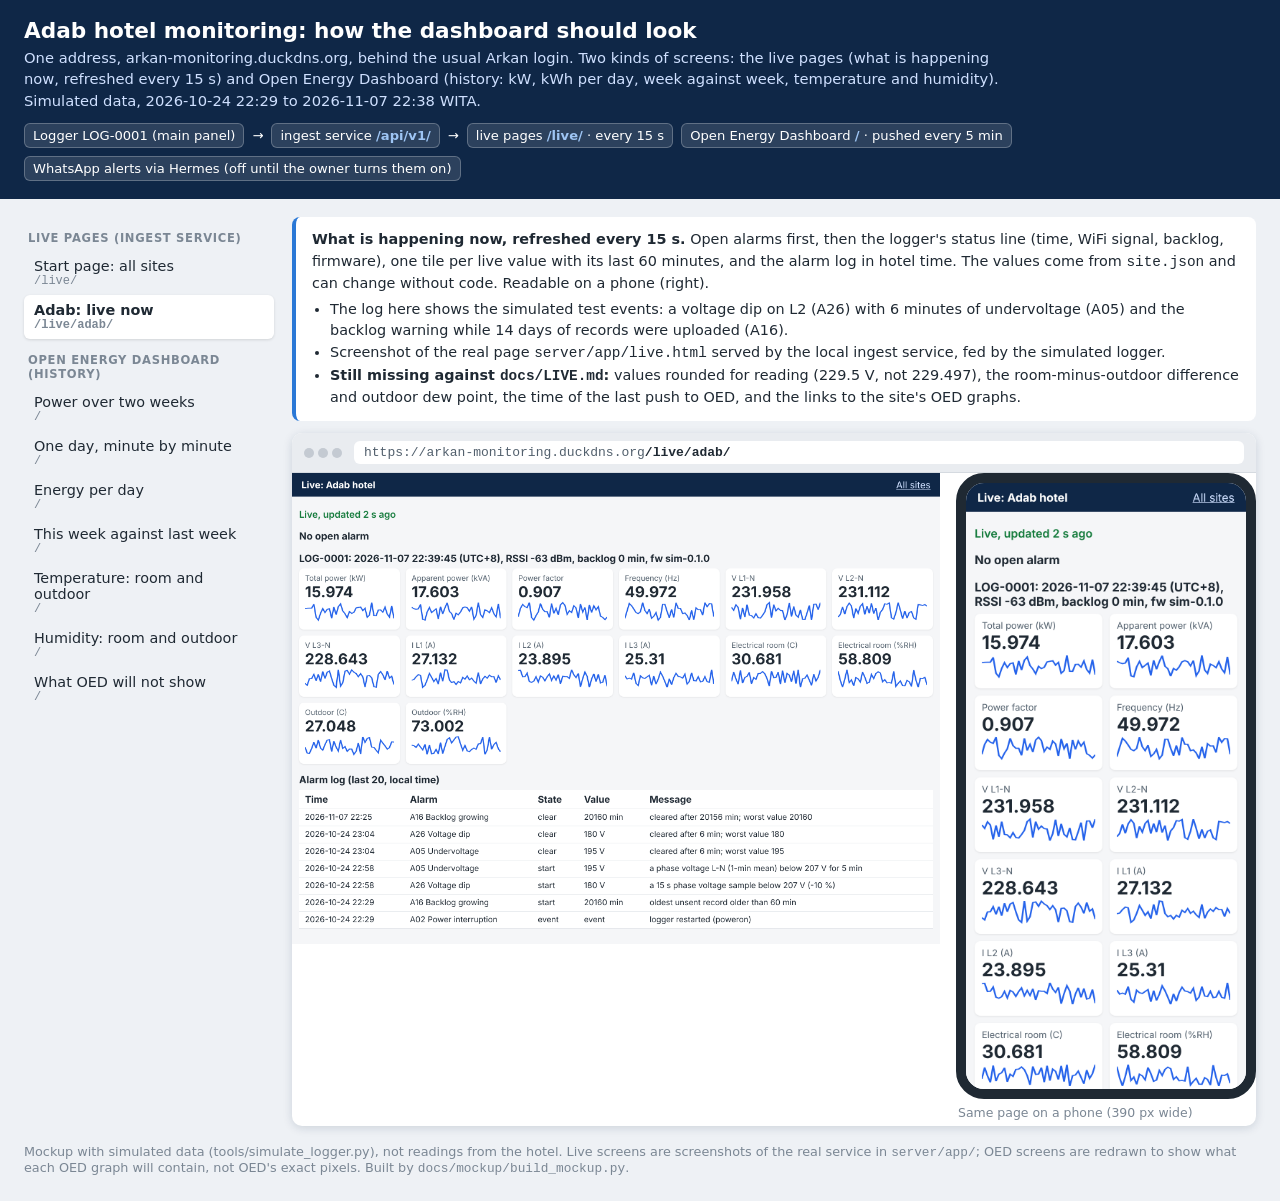
==== commit 3f1af078: "Dashboard mockup: live page screenshots (desktop, phone, all sites) Co-Authored-By: Claude Opus 5.5 " ====
--- a/docs/mockup/index.html
+++ b/docs/mockup/index.html
@@ -101,7 +101,7 @@
 pixels. Built by <code>docs/mockup/build_mockup.py</code>.</div>
 
 <script>
-const D = {"site":"Adab hotel","code":"adab","kw_hour":[["2026-10-24 22:00",17.98],["2026-10-24 23:00",18.33],["2026-10-25 00:00",17.87],["2026-10-25 01:00",18.03],["2026-10-25 02:00",18.04],["2026-10-25 03:00",18.08],["2026-10-25 04:00",18.07],["2026-10-25 05:00",18.06],["2026-10-25 06:00",17.82],["2026-10-25 07:00",21.49],["2026-10-25 08:00",24.99],["2026-10-25 09:00",27.88],["2026-10-25 10:00",30.27],["2026-10-25 11:00",31.6],["2026-10-25 12:00",31.83],["2026-10-25 13:00",31.84],["2026-10-25 14:00",29.93],["2026-10-25 15:00",28.13],["2026-10-25 16:00",25.07],["2026-10-25 17:00",21.54],["2026-10-25 18:00",17.89],["2026-10-25 19:00",17.73],["2026-10-25 20:00",18.17],["2026-10-25 21:00",18.06],["2026-10-25 22:00",17.82],["2026-10-25 23:00",18.08],["2026-10-26 00:00",17.9],["2026-10-26 01:00",18.06],["2026-10-26 02:00",17.87],["2026-10-26 03:00",17.81],["2026-10-26 04:00",17.98],["2026-10-26 05:00",18.1],["2026-10-26 06:00",18.07],["2026-10-26 07:00",21.65],["2026-10-26 08:00",25.06],["2026-10-26 09:00",27.91],["2026-10-26 10:00",30.13],["2026-10-26 11:00",31.39],["2026-10-26 12:00",31.85],["2026-10-26 13:00",31.45],["2026-10-26 14:00",30.56],["2026-10-26 15:00",27.67],["2026-10-26 16:00",24.95],["2026-10-26 17:00",21.64],["2026-10-26 18:00",17.95],["2026-10-26 19:00",18.11],["2026-10-26 20:00",18.29],["2026-10-26 21:00",18.15],["2026-10-26 22:00",17.89],["2026-10-26 23:00",18.15],["2026-10-27 00:00",17.83],["2026-10-27 01:00",17.89],["2026-10-27 02:00",17.93],["2026-10-27 03:00",17.99],["2026-10-27 04:00",18.23],["2026-10-27 05:00",18.08],["2026-10-27 06:00",17.92],["2026-10-27 07:00",21.65],["2026-10-27 08:00",24.89],["2026-10-27 09:00",27.99],["2026-10-27 10:00",30.26],["2026-10-27 11:00",31.42],["2026-10-27 12:00",31.88],["2026-10-27 13:00",31.65],["2026-10-27 14:00",30.33],["2026-10-27 15:00",28.0],["2026-10-27 16:00",24.75],["2026-10-27 17:00",21.42],["2026-10-27 18:00",18.15],["2026-10-27 19:00",18.09],["2026-10-27 20:00",18.12],["2026-10-27 21:00",18.13],["2026-10-27 22:00",17.84],["2026-10-27 23:00",18.19],["2026-10-28 00:00",18.12],["2026-10-28 01:00",18.04],["2026-10-28 02:00",17.82],["2026-10-28 03:00",17.97],["2026-10-28 04:00",17.78],["2026-10-28 05:00",17.65],["2026-10-28 06:00",17.7],["2026-10-28 07:00",21.93],["2026-10-28 08:00",24.99],["2026-10-28 09:00",27.81],["2026-10-28 10:00",30.39],["2026-10-28 11:00",31.66],["2026-10-28 12:00",32.02],["2026-10-28 13:00",31.48],["2026-10-28 14:00",30.28],["2026-10-28 15:00",27.89],["2026-10-28 16:00",24.88],["2026-10-28 17:00",21.67],["2026-10-28 18:00",18.06],["2026-10-28 19:00",18.13],["2026-10-28 20:00",17.75],["2026-10-28 21:00",17.74],["2026-10-28 22:00",17.95],["2026-10-28 23:00",17.95],["2026-10-29 00:00",17.71],["2026-10-29 01:00",18.01],["2026-10-29 02:00",17.96],["2026-10-29 03:00",17.93],["2026-10-29 04:00",18.24],["2026-10-29 05:00",18.02],["2026-10-29 06:00",18.13],["2026-10-29 07:00",21.81],["2026-10-29 08:00",24.95],["2026-10-29 09:00",28.11],["2026-10-29 10:00",30.0],["2026-10-29 11:00",31.58],["2026-10-29 12:00",31.79],["2026-10-29 13:00",31.35],["2026-10-29 14:00",30.02],["2026-10-29 15:00",27.81],["2026-10-29 16:00",25.14],["2026-10-29 17:00",21.76],["2026-10-29 18:00",17.82],["2026-10-29 19:00",18.03],["2026-10-29 20:00",18.13],["2026-10-29 21:00",18.05],["2026-10-29 22:00",17.97],["2026-10-29 23:00",17.97],["2026-10-30 00:00",17.77],["2026-10-30 01:00",17.86],["2026-10-30 02:00",17.86],["2026-10-30 03:00",18.36],["2026-10-30 04:00",17.8],["2026-10-30 05:00",18.02],["2026-10-30 06:00",18.02],["2026-10-30 07:00",21.68],["2026-10-30 08:00",24.63],["2026-10-30 09:00",27.74],["2026-10-30 10:00",30.06],["2026-10-30 11:00",31.31],["2026-10-30 12:00",32.11],["2026-10-30 13:00",31.39],["2026-10-30 14:00",30.31],["2026-10-30 15:00",27.88],["2026-10-30 16:00",25.04],["2026-10-30 17:00",21.65],["2026-10-30 18:00",17.65],["2026-10-30 19:00",17.96],["2026-10-30 20:00",17.95],["2026-10-30 21:00",18.16],["2026-10-30 22:00",17.91],["2026-10-30 23:00",18.04],["2026-10-31 00:00",17.81],["2026-10-31 01:00",18.02],["2026-10-31 02:00",18.22],["2026-10-31 03:00",18.16],["2026-10-31 04:00",18.02],["2026-10-31 05:00",18.12],["2026-10-31 06:00",18.0],["2026-10-31 07:00",21.65],["2026-10-31 08:00",24.83],["2026-10-31 09:00",27.89],["2026-10-31 10:00",30.12],["2026-10-31 11:00",31.36],["2026-10-31 12:00",32.23],["2026-10-31 13:00",31.46],["2026-10-31 14:00",30.09],["2026-10-31 15:00",27.86],["2026-10-31 16:00",24.94],["2026-10-31 17:00",21.52],["2026-10-31 18:00",18.18],["2026-10-31 19:00",18.02],["2026-10-31 20:00",18.09],["2026-10-31 21:00",18.13],["2026-10-31 22:00",17.95],["2026-10-31 23:00",17.88],["2026-11-01 00:00",17.7],["2026-11-01 01:00",17.84],["2026-11-01 02:00",17.93],["2026-11-01 03:00",17.96],["2026-11-01 04:00",17.96],["2026-11-01 05:00",18.06],["2026-11-01 06:00",17.97],["2026-11-01 07:00",21.6],["2026-11-01 08:00",24.84],["2026-11-01 09:00",27.82],["2026-11-01 10:00",29.92],["2026-11-01 11:00",31.68],["2026-11-01 12:00",32.34],["2026-11-01 13:00",31.3],["2026-11-01 14:00",29.83],["2026-11-01 15:00",27.89],["2026-11-01 16:00",24.96],["2026-11-01 17:00",21.63],["2026-11-01 18:00",17.93],["2026-11-01 19:00",18.13],["2026-11-01 20:00",18.0],["2026-11-01 21:00",18.25],["2026-11-01 22:00",18.17],["2026-11-01 23:00",17.93],["2026-11-02 00:00",17.89],["2026-11-02 01:00",18.17],["2026-11-02 02:00",18.1],["2026-11-02 03:00",17.89],["2026-11-02 04:00",17.96],["2026-11-02 05:00",18.35],["2026-11-02 06:00",18.06],["2026-11-02 07:00",21.65],["2026-11-02 08:00",25.02],["2026-11-02 09:00",27.98],["2026-11-02 10:00",30.08],["2026-11-02 11:00",31.49],["2026-11-02 12:00",31.84],["2026-11-02 13:00",31.49],["2026-11-02 14:00",30.06],["2026-11-02 15:00",27.96],["2026-11-02 16:00",24.95],["2026-11-02 17:00",21.71],["2026-11-02 18:00",17.99],["2026-11-02 19:00",18.09],["2026-11-02 20:00",18.17],["2026-11-02 21:00",18.19],["2026-11-02 22:00",17.99],["2026-11-02 23:00",18.1],["2026-11-03 00:00",18.12],["2026-11-03 01:00",17.97],["2026-11-03 02:00",17.99],["2026-11-03 03:00",17.86],["2026-11-03 04:00",18.07],["2026-11-03 05:00",17.82],["2026-11-03 06:00",17.93],["2026-11-03 07:00",21.59],["2026-11-03 08:00",25.13],["2026-11-03 09:00",27.82],["2026-11-03 10:00",29.88],["2026-11-03 11:00",31.41],["2026-11-03 12:00",31.87],["2026-11-03 13:00",31.43],["2026-11-03 14:00",30.29],["2026-11-03 15:00",27.76],["2026-11-03 16:00",25.24],["2026-11-03 17:00",21.52],["2026-11-03 18:00",18.0],["2026-11-03 19:00",17.83],["2026-11-03 20:00",18.07],["2026-11-03 21:00",18.01],["2026-11-03 22:00",17.95],["2026-11-03 23:00",17.96],["2026-11-04 00:00",17.92],["2026-11-04 01:00",17.98],["2026-11-04 02:00",17.94],["2026-11-04 03:00",17.94],["2026-11-04 04:00",18.06],["2026-11-04 05:00",18.07],["2026-11-04 06:00",17.96],["2026-11-04 07:00",21.77],["2026-11-04 08:00",24.96],["2026-11-04 09:00",27.79],["2026-11-04 10:00",30.38],["2026-11-04 11:00",31.74],["2026-11-04 12:00",31.92],["2026-11-04 13:00",31.73],["2026-11-04 14:00",30.01],["2026-11-04 15:00",27.56],["2026-11-04 16:00",24.88],["2026-11-04 17:00",21.68],["2026-11-04 18:00",18.08],["2026-11-04 19:00",17.95],["2026-11-04 20:00",18.05],["2026-11-04 21:00",18.05],["2026-11-04 22:00",18.04],["2026-11-04 23:00",17.76],["2026-11-05 00:00",17.97],["2026-11-05 01:00",18.21],["2026-11-05 02:00",18.08],["2026-11-05 03:00",17.9],["2026-11-05 04:00",18.1],["2026-11-05 05:00",17.87],["2026-11-05 06:00",17.82],["2026-11-05 07:00",21.53],["2026-11-05 08:00",25.1],["2026-11-05 09:00",27.97],["2026-11-05 10:00",29.59],["2026-11-05 11:00",31.31],["2026-11-05 12:00",31.81],["2026-11-05 13:00",31.62],["2026-11-05 14:00",30.06],["2026-11-05 15:00",28.03],["2026-11-05 16:00",25.01],["2026-11-05 17:00",21.49],["2026-11-05 18:00",18.11],["2026-11-05 19:00",18.09],["2026-11-05 20:00",17.98],["2026-11-05 21:00",17.88],["2026-11-05 22:00",18.02],["2026-11-05 23:00",18.06],["2026-11-06 00:00",18.05],["2026-11-06 01:00",18.25],["2026-11-06 02:00",17.89],["2026-11-06 03:00",18.17],["2026-11-06 04:00",18.03],["2026-11-06 05:00",18.16],["2026-11-06 06:00",17.84],["2026-11-06 07:00",21.36],["2026-11-06 08:00",24.91],["2026-11-06 09:00",27.95],["2026-11-06 10:00",30.13],["2026-11-06 11:00",31.69],["2026-11-06 12:00",31.8],["2026-11-06 13:00",31.72],["2026-11-06 14:00",29.75],["2026-11-06 15:00",28.05],["2026-11-06 16:00",25.13],["2026-11-06 17:00",21.6],["2026-11-06 18:00",18.07],["2026-11-06 19:00",18.08],["2026-11-06 20:00",17.99],["2026-11-06 21:00",17.76],["2026-11-06 22:00",17.94],["2026-11-06 23:00",18.08],["2026-11-07 00:00",17.95],["2026-11-07 01:00",18.26],["2026-11-07 02:00",18.08],["2026-11-07 03:00",17.95],["2026-11-07 04:00",18.22],["2026-11-07 05:00",18.17],["2026-11-07 06:00",18.11],["2026-11-07 07:00",21.76],["2026-11-07 08:00",25.26],["2026-11-07 09:00",27.97],["2026-11-07 10:00",30.26],["2026-11-07 11:00",31.53],["2026-11-07 12:00",32.09],["2026-11-07 13:00",31.68],["2026-11-07 14:00",30.18],["2026-11-07 15:00",27.71],["2026-11-07 16:00",25.07],["2026-11-07 17:00",21.8],["2026-11-07 18:00",17.98],["2026-11-07 19:00",17.89],["2026-11-07 20:00",17.86],["2026-11-07 21:00",17.94],["2026-11-07 22:00",17.94]],"kw_minute":[["2026-11-06 00:00",18.61],["2026-11-06 00:01",18.66],["2026-11-06 00:02",18.72],["2026-11-06 00:03",18.34],["2026-11-06 00:04",18.25],["2026-11-06 00:05",19.05],["2026-11-06 00:06",17.23],["2026-11-06 00:07",16.86],["2026-11-06 00:08",16.85],["2026-11-06 00:09",16.59],["2026-11-06 00:10",18.73],["2026-11-06 00:11",18.09],["2026-11-06 00:12",19.0],["2026-11-06 00:13",18.62],["2026-11-06 00:14",17.53],["2026-11-06 00:15",18.06],["2026-11-06 00:16",18.13],["2026-11-06 00:17",17.67],["2026-11-06 00:18",18.07],["2026-11-06 00:19",17.02],["2026-11-06 00:20",18.77],["2026-11-06 00:21",18.99],["2026-11-06 00:22",16.12],["2026-11-06 00:23",18.54],["2026-11-06 00:24",16.4],["2026-11-06 00:25",17.45],["2026-11-06 00:26",16.18],["2026-11-06 00:27",20.18],["2026-11-06 00:28",18.1],["2026-11-06 00:29",20.16],["2026-11-06 00:30",17.49],["2026-11-06 00:31",16.98],["2026-11-06 00:32",17.99],["2026-11-06 00:33",18.06],["2026-11-06 00:34",17.42],["2026-11-06 00:35",17.29],["2026-11-06 00:36",18.27],["2026-11-06 00:37",20.18],["2026-11-06 00:38",20.22],["2026-11-06 00:39",18.56],["2026-11-06 00:40",18.01],["2026-11-06 00:41",16.85],["2026-11-06 00:42",16.25],["2026-11-06 00:43",18.59],["2026-11-06 00:44",18.59],["2026-11-06 00:45",18.05],["2026-11-06 00:46",18.03],["2026-11-06 00:47",17.41],["2026-11-06 00:48",19.26],["2026-11-06 00:49",17.51],["2026-11-06 00:50",16.1],["2026-11-06 00:51",18.41],["2026-11-06 00:52",18.6],["2026-11-06 00:53",17.01],["2026-11-06 00:54",18.71],["2026-11-06 00:55",17.39],["2026-11-06 00:56",19.04],["2026-11-06 00:57",18.56],["2026-11-06 00:58",20.36],["2026-11-06 00:59",16.95],["2026-11-06 01:00",17.63],["2026-11-06 01:01",17.22],["2026-11-06 01:02",16.92],["2026-11-06 01:03",17.14],["2026-11-06 01:04",17.99],["2026-11-06 01:05",19.95],["2026-11-06 01:06",18.21],["2026-11-06 01:07",17.41],["2026-11-06 01:08",16.84],["2026-11-06 01:09",18.15],["2026-11-06 01:10",17.08],["2026-11-06 01:11",17.99],["2026-11-06 01:12",17.87],["2026-11-06 01:13",17.22],["2026-11-06 01:14",18.76],["2026-11-06 01:15",18.51],["2026-11-06 01:16",17.19],["2026-11-06 01:17",18.14],["2026-11-06 01:18",18.37],["2026-11-06 01:19",18.31],["2026-11-06 01:20",17.13],["2026-11-06 01:21",19.95],["2026-11-06 01:22",19.2],["2026-11-06 01:23",19.16],["2026-11-06 01:24",16.66],["2026-11-06 01:25",19.19],["2026-11-06 01:26",17.54],["2026-11-06 01:27",19.67],["2026-11-06 01:28",18.98],["2026-11-06 01:29",19.39],["2026-11-06 01:30",18.1],["2026-11-06 01:31",16.17],["2026-11-06 01:32",18.0],["2026-11-06 01:33",17.75],["2026-11-06 01:34",19.13],["2026-11-06 01:35",18.05],["2026-11-06 01:36",19.69],["2026-11-06 01:37",17.15],["2026-11-06 01:38",16.72],["2026-11-06 01:39",17.75],["2026-11-06 01:40",18.59],["2026-11-06 01:41",20.32],["2026-11-06 01:42",18.08],["2026-11-06 01:43",18.65],["2026-11-06 01:44",19.07],["2026-11-06 01:45",19.22],["2026-11-06 01:46",20.0],["2026-11-06 01:47",17.62],["2026-11-06 01:48",19.67],["2026-11-06 01:49",17.91],["2026-11-06 01:50",18.49],["2026-11-06 01:51",19.25],["2026-11-06 01:52",18.42],["2026-11-06 01:53",17.65],["2026-11-06 01:54",18.0],["2026-11-06 01:55",18.77],["2026-11-06 01:56",17.28],["2026-11-06 01:57",17.63],["2026-11-06 01:58",18.84],["2026-11-06 01:59",19.4],["2026-11-06 02:00",16.61],["2026-11-06 02:01",18.56],["2026-11-06 02:02",16.57],["2026-11-06 02:03",16.9],["2026-11-06 02:04",16.18],["2026-11-06 02:05",17.16],["2026-11-06 02:06",16.79],["2026-11-06 02:07",18.58],["2026-11-06 02:08",19.12],["2026-11-06 02:09",18.0],["2026-11-06 02:10",17.26],["2026-11-06 02:11",16.53],["2026-11-06 02:12",17.86],["2026-11-06 02:13",18.24],["2026-11-06 02:14",18.09],["2026-11-06 02:15",17.15],["2026-11-06 02:16",17.76],["2026-11-06 02:17",18.05],["2026-11-06 02:18",18.82],["2026-11-06 02:19",17.07],["2026-11-06 02:20",18.11],["2026-11-06 02:21",17.07],["2026-11-06 02:22",16.82],["2026-11-06 02:23",16.96],["2026-11-06 02:24",17.55],["2026-11-06 02:25",18.11],["2026-11-06 02:26",18.71],["2026-11-06 02:27",18.17],["2026-11-06 02:28",18.78],["2026-11-06 02:29",17.93],["2026-11-06 02:30",15.64],["2026-11-06 02:31",18.86],["2026-11-06 02:32",18.69],["2026-11-06 02:33",16.92],["2026-11-06 02:34",19.15],["2026-11-06 02:35",18.18],["2026-11-06 02:36",17.31],["2026-11-06 02:37",18.49],["2026-11-06 02:38",18.89],["2026-11-06 02:39",17.49],["2026-11-06 02:40",17.52],["2026-11-06 02:41",19.05],["2026-11-06 02:42",19.3],["2026-11-06 02:43",17.47],["2026-11-06 02:44",18.93],["2026-11-06 02:45",19.43],["2026-11-06 02:46",19.31],["2026-11-06 02:47",17.03],["2026-11-06 02:48",20.33],["2026-11-06 02:49",16.53],["2026-11-06 02:50",19.12],["2026-11-06 02:51",16.61],["2026-11-06 02:52",16.28],["2026-11-06 02:53",18.75],["2026-11-06 02:54",17.15],["2026-11-06 02:55",18.51],["2026-11-06 02:56",18.86],["2026-11-06 02:57",18.51],["2026-11-06 02:58",18.16],["2026-11-06 02:59",17.38],["2026-11-06 03:00",17.64],["2026-11-06 03:01",19.5],["2026-11-06 03:02",18.28],["2026-11-06 03:03",19.66],["2026-11-06 03:04",19.01],["2026-11-06 03:05",18.74],["2026-11-06 03:06",16.58],["2026-11-06 03:07",18.14],["2026-11-06 03:08",19.05],["2026-11-06 03:09",19.87],["2026-11-06 03:10",18.39],["2026-11-06 03:11",15.44],["2026-11-06 03:12",17.34],["2026-11-06 03:13",18.25],["2026-11-06 03:14",17.71],["2026-11-06 03:15",19.46],["2026-11-06 03:16",17.86],["2026-11-06 03:17",16.97],["2026-11-06 03:18",18.19],["2026-11-06 03:19",18.83],["2026-11-06 03:20",18.23],["2026-11-06 03:21",20.04],["2026-11-06 03:22",19.65],["2026-11-06 03:23",17.59],["2026-11-06 03:24",17.7],["2026-11-06 03:25",16.69],["2026-11-06 03:26",19.31],["2026-11-06 03:27",17.12],["2026-11-06 03:28",19.0],["2026-11-06 03:29",18.89],["2026-11-06 03:30",18.35],["2026-11-06 03:31",17.79],["2026-11-06 03:32",17.4],["2026-11-06 03:33",18.74],["2026-11-06 03:34",19.09],["2026-11-06 03:35",18.36],["2026-11-06 03:36",17.54],["2026-11-06 03:37",18.91],["2026-11-06 03:38",16.92],["2026-11-06 03:39",17.63],["2026-11-06 03:40",18.08],["2026-11-06 03:41",18.59],["2026-11-06 03:42",16.63],["2026-11-06 03:43",19.71],["2026-11-06 03:44",18.87],["2026-11-06 03:45",18.88],["2026-11-06 03:46",16.59],["2026-11-06 03:47",18.34],["2026-11-06 03:48",19.84],["2026-11-06 03:49",17.57],["2026-11-06 03:50",18.21],["2026-11-06 03:51",17.61],["2026-11-06 03:52",17.93],["2026-11-06 03:53",18.99],["2026-11-06 03:54",15.94],["2026-11-06 03:55",17.03],["2026-11-06 03:56",18.43],["2026-11-06 03:57",18.74],["2026-11-06 03:58",16.94],["2026-11-06 03:59",17.18],["2026-11-06 04:00",17.97],["2026-11-06 04:01",18.24],["2026-11-06 04:02",17.07],["2026-11-06 04:03",18.24],["2026-11-06 04:04",18.01],["2026-11-06 04:05",17.41],["2026-11-06 04:06",18.21],["2026-11-06 04:07",17.88],["2026-11-06 04:08",17.11],["2026-11-06 04:09",16.46],["2026-11-06 04:10",17.75],["2026-11-06 04:11",18.14],["2026-11-06 04:12",17.48],["2026-11-06 04:13",19.03],["2026-11-06 04:14",16.04],["2026-11-06 04:15",17.35],["2026-11-06 04:16",18.59],["2026-11-06 04:17",18.38],["2026-11-06 04:18",17.67],["2026-11-06 04:19",17.32],["2026-11-06 04:20",16.7],["2026-11-06 04:21",19.47],["2026-11-06 04:22",17.12],["2026-11-06 04:23",20.46],["2026-11-06 04:24",17.79],["2026-11-06 04:25",19.08],["2026-11-06 04:26",18.12],["2026-11-06 04:27",19.32],["2026-11-06 04:28",15.51],["2026-11-06 04:29",17.6],["2026-11-06 04:30",19.4],["2026-11-06 04:31",18.32],["2026-11-06 04:32",18.13],["2026-11-06 04:33",17.18],["2026-11-06 04:34",18.62],["2026-11-06 04:35",19.09],["2026-11-06 04:36",16.23],["2026-11-06 04:37",18.91],["2026-11-06 04:38",18.43],["2026-11-06 04:39",17.17],["2026-11-06 04:40",18.1],["2026-11-06 04:41",18.85],["2026-11-06 04:42",17.57],["2026-11-06 04:43",18.02],["2026-11-06 04:44",17.91],["2026-11-06 04:45",17.87],["2026-11-06 04:46",18.16],["2026-11-06 04:47",18.44],["2026-11-06 04:48",19.32],["2026-11-06 04:49",19.36],["2026-11-06 04:50",18.87],["2026-11-06 04:51",18.0],["2026-11-06 04:52",18.68],["2026-11-06 04:53",17.07],["2026-11-06 04:54",17.85],["2026-11-06 04:55",16.99],["2026-11-06 04:56",19.53],["2026-11-06 04:57",20.56],["2026-11-06 04:58",16.9],["2026-11-06 04:59",17.09],["2026-11-06 05:00",17.18],["2026-11-06 05:01",17.73],["2026-11-06 05:02",19.41],["2026-11-06 05:03",16.71],["2026-11-06 05:04",18.84],["2026-11-06 05:05",17.75],["2026-11-06 05:06",19.46],["2026-11-06 05:07",18.19],["2026-11-06 05:08",19.64],["2026-11-06 05:09",19.97],["2026-11-06 05:10",16.64],["2026-11-06 05:11",17.86],["2026-11-06 05:12",17.01],["2026-11-06 05:13",19.02],["2026-11-06 05:14",18.27],["2026-11-06 05:15",17.34],["2026-11-06 05:16",20.27],["2026-11-06 05:17",19.22],["2026-11-06 05:18",18.05],["2026-11-06 05:19",18.48],["2026-11-06 05:20",16.29],["2026-11-06 05:21",18.31],["2026-11-06 05:22",17.7],["2026-11-06 05:23",16.95],["2026-11-06 05:24",19.39],["2026-11-06 05:25",18.78],["2026-11-06 05:26",19.05],["2026-11-06 05:27",17.29],["2026-11-06 05:28",19.18],["2026-11-06 05:29",17.71],["2026-11-06 05:30",17.74],["2026-11-06 05:31",18.8],["2026-11-06 05:32",17.94],["2026-11-06 05:33",18.68],["2026-11-06 05:34",18.1],["2026-11-06 05:35",18.09],["2026-11-06 05:36",16.5],["2026-11-06 05:37",18.24],["2026-11-06 05:38",17.07],["2026-11-06 05:39",16.27],["2026-11-06 05:40",17.4],["2026-11-06 05:41",18.24],["2026-11-06 05:42",16.67],["2026-11-06 05:43",20.42],["2026-11-06 05:44",18.32],["2026-11-06 05:45",17.83],["2026-11-06 05:46",20.34],["2026-11-06 05:47",19.7],["2026-11-06 05:48",18.28],["2026-11-06 05:49",17.95],["2026-11-06 05:50",17.94],["2026-11-06 05:51",17.87],["2026-11-06 05:52",17.89],["2026-11-06 05:53",18.0],["2026-11-06 05:54",18.68],["2026-11-06 05:55",17.05],["2026-11-06 05:56",17.05],["2026-11-06 05:57",18.94],["2026-11-06 05:58",18.88],["2026-11-06 05:59",17.14],["2026-11-06 06:00",16.69],["2026-11-06 06:01",19.23],["2026-11-06 06:02",17.7],["2026-11-06 06:03",19.73],["2026-11-06 06:04",17.31],["2026-11-06 06:05",16.59],["2026-11-06 06:06",17.87],["2026-11-06 06:07",16.78],["2026-11-06 06:08",17.93],["2026-11-06 06:09",17.72],["2026-11-06 06:10",16.89],["2026-11-06 06:11",18.57],["2026-11-06 06:12",16.69],["2026-11-06 06:13",16.57],["2026-11-06 06:14",19.13],["2026-11-06 06:15",16.82],["2026-11-06 06:16",17.39],["2026-11-06 06:17",16.98],["2026-11-06 06:18",18.88],["2026-11-06 06:19",18.57],["2026-11-06 06:20",17.33],["2026-11-06 06:21",19.52],["2026-11-06 06:22",18.89],["2026-11-06 06:23",15.87],["2026-11-06 06:24",18.8],["2026-11-06 06:25",16.05],["2026-11-06 06:26",18.56],["2026-11-06 06:27",18.29],["2026-11-06 06:28",19.1],["2026-11-06 06:29",17.2],["2026-11-06 06:30",17.68],["2026-11-06 06:31",16.98],["2026-11-06 06:32",17.26],["2026-11-06 06:33",19.97],["2026-11-06 06:34",18.75],["2026-11-06 06:35",19.07],["2026-11-06 06:36",16.39],["2026-11-06 06:37",18.85],["2026-11-06 06:38",17.81],["2026-11-06 06:39",17.99],["2026-11-06 06:40",19.34],["2026-11-06 06:41",17.61],["2026-11-06 06:42",15.87],["2026-11-06 06:43",16.66],["2026-11-06 06:44",16.26],["2026-11-06 06:45",18.96],["2026-11-06 06:46",17.88],["2026-11-06 06:47",18.22],["2026-11-06 06:48",17.94],["2026-11-06 06:49",17.19],["2026-11-06 06:50",18.28],["2026-11-06 06:51",18.3],["2026-11-06 06:52",19.53],["2026-11-06 06:53",18.06],["2026-11-06 06:54",17.72],["2026-11-06 06:55",17.18],["2026-11-06 06:56",16.3],["2026-11-06 06:57",18.8],["2026-11-06 06:58",18.75],["2026-11-06 06:59",16.99],["2026-11-06 07:00",21.27],["2026-11-06 07:01",23.69],["2026-11-06 07:02",22.91],["2026-11-06 07:03",20.11],["2026-11-06 07:04",19.97],["2026-11-06 07:05",22.7],["2026-11-06 07:06",22.72],["2026-11-06 07:07",21.0],["2026-11-06 07:08",21.59],["2026-11-06 07:09",20.66],["2026-11-06 07:10",18.69],["2026-11-06 07:11",21.66],["2026-11-06 07:12",21.6],["2026-11-06 07:13",20.3],["2026-11-06 07:14",23.74],["2026-11-06 07:15",18.95],["2026-11-06 07:16",21.32],["2026-11-06 07:17",21.04],["2026-11-06 07:18",20.69],["2026-11-06 07:19",21.49],["2026-11-06 07:20",21.75],["2026-11-06 07:21",20.27],["2026-11-06 07:22",20.32],["2026-11-06 07:23",23.93],["2026-11-06 07:24",22.57],["2026-11-06 07:25",21.57],["2026-11-06 07:26",21.67],["2026-11-06 07:27",21.02],["2026-11-06 07:28",22.86],["2026-11-06 07:29",21.23],["2026-11-06 07:30",20.87],["2026-11-06 07:31",20.74],["2026-11-06 07:32",22.09],["2026-11-06 07:33",22.02],["2026-11-06 07:34",20.22],["2026-11-06 07:35",22.21],["2026-11-06 07:36",20.67],["2026-11-06 07:37",24.59],["2026-11-06 07:38",22.5],["2026-11-06 07:39",20.6],["2026-11-06 07:40",20.23],["2026-11-06 07:41",20.34],["2026-11-06 07:42",23.31],["2026-11-06 07:43",20.98],["2026-11-06 07:44",19.32],["2026-11-06 07:45",20.94],["2026-11-06 07:46",22.71],["2026-11-06 07:47",19.25],["2026-11-06 07:48",21.38],["2026-11-06 07:49",21.17],["2026-11-06 07:50",20.77],["2026-11-06 07:51",21.77],["2026-11-06 07:52",21.45],["2026-11-06 07:53",18.75],["2026-11-06 07:54",21.2],["2026-11-06 07:55",21.0],["2026-11-06 07:56",22.96],["2026-11-06 07:57",21.7],["2026-11-06 07:58",20.23],["2026-11-06 07:59",22.02],["2026-11-06 08:00",24.88],["2026-11-06 08:01",26.8],["2026-11-06 08:02",26.49],["2026-11-06 08:03",26.38],["2026-11-06 08:04",26.26],["2026-11-06 08:05",23.89],["2026-11-06 08:06",24.39],["2026-11-06 08:07",26.38],["2026-11-06 08:08",25.18],["2026-11-06 08:09",24.81],["2026-11-06 08:10",22.53],["2026-11-06 08:11",27.2],["2026-11-06 08:12",26.95],["2026-11-06 08:13",24.91],["2026-11-06 08:14",25.23],["2026-11-06 08:15",26.57],["2026-11-06 08:16",24.41],["2026-11-06 08:17",23.72],["2026-11-06 08:18",24.21],["2026-11-06 08:19",26.0],["2026-11-06 08:20",24.88],["2026-11-06 08:21",25.77],["2026-11-06 08:22",25.49],["2026-11-06 08:23",25.04],["2026-11-06 08:24",24.3],["2026-11-06 08:25",23.18],["2026-11-06 08:26",25.37],["2026-11-06 08:27",25.33],["2026-11-06 08:28",22.5],["2026-11-06 08:29",24.61],["2026-11-06 08:30",24.44],["2026-11-06 08:31",25.77],["2026-11-06 08:32",23.56],["2026-11-06 08:33",23.71],["2026-11-06 08:34",24.62],["2026-11-06 08:35",23.0],["2026-11-06 08:36",26.38],["2026-11-06 08:37",23.11],["2026-11-06 08:38",24.12],["2026-11-06 08:39",23.61],["2026-11-06 08:40",23.72],["2026-11-06 08:41",25.8],["2026-11-06 08:42",24.95],["2026-11-06 08:43",25.05],["2026-11-06 08:44",24.54],["2026-11-06 08:45",24.45],["2026-11-06 08:46",25.46],["2026-11-06 08:47",25.04],["2026-11-06 08:48",22.51],["2026-11-06 08:49",24.78],["2026-11-06 08:50",26.19],["2026-11-06 08:51",25.35],["2026-11-06 08:52",27.2],["2026-11-06 08:53",25.04],["2026-11-06 08:54",26.49],["2026-11-06 08:55",25.1],["2026-11-06 08:56",24.4],["2026-11-06 08:57",23.05],["2026-11-06 08:58",26.69],["2026-11-06 08:59",23.32],["2026-11-06 09:00",28.18],["2026-11-06 09:01",26.51],["2026-11-06 09:02",27.45],["2026-11-06 09:03",28.76],["2026-11-06 09:04",29.68],["2026-11-06 09:05",30.43],["2026-11-06 09:06",27.98],["2026-11-06 09:07",29.4],["2026-11-06 09:08",26.0],["2026-11-06 09:09",28.39],["2026-11-06 09:10",27.9],["2026-11-06 09:11",26.8],["2026-11-06 09:12",27.47],["2026-11-06 09:13",30.31],["2026-11-06 09:14",27.06],["2026-11-06 09:15",26.58],["2026-11-06 09:16",26.75],["2026-11-06 09:17",30.55],["2026-11-06 09:18",26.34],["2026-11-06 09:19",27.82],["2026-11-06 09:20",26.93],["2026-11-06 09:21",28.38],["2026-11-06 09:22",28.85],["2026-11-06 09:23",27.56],["2026-11-06 09:24",28.63],["2026-11-06 09:25",27.12],["2026-11-06 09:26",29.9],["2026-11-06 09:27",27.82],["2026-11-06 09:28",30.72],["2026-11-06 09:29",26.96],["2026-11-06 09:30",27.25],["2026-11-06 09:31",27.14],["2026-11-06 09:32",30.84],["2026-11-06 09:33",27.57],["2026-11-06 09:34",27.43],["2026-11-06 09:35",29.54],["2026-11-06 09:36",26.26],["2026-11-06 09:37",26.93],["2026-11-06 09:38",26.43],["2026-11-06 09:39",27.96],["2026-11-06 09:40",26.39],["2026-11-06 09:41",27.67],["2026-11-06 09:42",28.45],["2026-11-06 09:43",28.67],["2026-11-06 09:44",27.68],["2026-11-06 09:45",29.88],["2026-11-06 09:46",25.08],["2026-11-06 09:47",28.98],["2026-11-06 09:48",26.97],["2026-11-06 09:49",28.7],["2026-11-06 09:50",26.99],["2026-11-06 09:51",25.06],["2026-11-06 09:52",29.67],["2026-11-06 09:53",28.45],["2026-11-06 09:54",26.47],["2026-11-06 09:55",29.7],["2026-11-06 09:56",30.01],["2026-11-06 09:57",24.79],["2026-11-06 09:58",28.35],["2026-11-06 09:59",27.89],["2026-11-06 10:00",31.47],["2026-11-06 10:01",29.53],["2026-11-06 10:02",28.7],["2026-11-06 10:03",31.57],["2026-11-06 10:04",32.88],["2026-11-06 10:05",28.26],["2026-11-06 10:06",31.73],["2026-11-06 10:07",30.29],["2026-11-06 10:08",29.06],["2026-11-06 10:09",30.84],["2026-11-06 10:10",29.03],["2026-11-06 10:11",28.77],["2026-11-06 10:12",30.62],["2026-11-06 10:13",28.02],["2026-11-06 10:14",31.22],["2026-11-06 10:15",31.52],["2026-11-06 10:16",31.9],["2026-11-06 10:17",29.14],["2026-11-06 10:18",31.45],["2026-11-06 10:19",29.08],["2026-11-06 10:20",32.75],["2026-11-06 10:21",30.95],["2026-11-06 10:22",31.87],["2026-11-06 10:23",30.84],["2026-11-06 10:24",29.69],["2026-11-06 10:25",29.6],["2026-11-06 10:26",31.99],["2026-11-06 10:27",30.64],["2026-11-06 10:28",28.53],["2026-11-06 10:29",30.28],["2026-11-06 10:30",30.76],["2026-11-06 10:31",32.08],["2026-11-06 10:32",28.72],["2026-11-06 10:33",29.04],["2026-11-06 10:34",30.41],["2026-11-06 10:35",31.19],["2026-11-06 10:36",28.16],["2026-11-06 10:37",28.97],["2026-11-06 10:38",28.37],["2026-11-06 10:39",33.68],["2026-11-06 10:40",28.96],["2026-11-06 10:41",29.05],["2026-11-06 10:42",27.82],["2026-11-06 10:43",33.14],["2026-11-06 10:44",30.48],["2026-11-06 10:45",31.39],["2026-11-06 10:46",26.64],["2026-11-06 10:47",30.25],["2026-11-06 10:48",29.45],["2026-11-06 10:49",31.41],["2026-11-06 10:50",31.46],["2026-11-06 10:51",32.51],["2026-11-06 10:52",30.36],["2026-11-06 10:53",29.84],["2026-11-06 10:54",27.65],["2026-11-06 10:55",28.48],["2026-11-06 10:56",30.24],["2026-11-06 10:57",27.62],["2026-11-06 10:58",30.4],["2026-11-06 10:59",27.59],["2026-11-06 11:00",33.47],["2026-11-06 11:01",31.05],["2026-11-06 11:02",32.8],["2026-11-06 11:03",31.46],["2026-11-06 11:04",31.84],["2026-11-06 11:05",31.42],["2026-11-06 11:06",30.78],["2026-11-06 11:07",30.66],["2026-11-06 11:08",32.82],["2026-11-06 11:09",31.18],["2026-11-06 11:10",34.52],["2026-11-06 11:11",31.29],["2026-11-06 11:12",32.18],["2026-11-06 11:13",31.74],["2026-11-06 11:14",29.77],["2026-11-06 11:15",29.66],["2026-11-06 11:16",30.27],["2026-11-06 11:17",34.28],["2026-11-06 11:18",31.45],["2026-11-06 11:19",32.57],["2026-11-06 11:20",31.64],["2026-11-06 11:21",28.5],["2026-11-06 11:22",32.81],["2026-11-06 11:23",32.39],["2026-11-06 11:24",32.96],["2026-11-06 11:25",30.0],["2026-11-06 11:26",33.13],["2026-11-06 11:27",31.2],["2026-11-06 11:28",32.15],["2026-11-06 11:29",30.54],["2026-11-06 11:30",30.96],["2026-11-06 11:31",33.39],["2026-11-06 11:32",33.88],["2026-11-06 11:33",32.35],["2026-11-06 11:34",30.95],["2026-11-06 11:35",31.45],["2026-11-06 11:36",33.45],["2026-11-06 11:37",33.2],["2026-11-06 11:38",31.2],["2026-11-06 11:39",31.83],["2026-11-06 11:40",29.25],["2026-11-06 11:41",27.94],["2026-11-06 11:42",31.49],["2026-11-06 11:43",30.44],["2026-11-06 11:44",33.51],["2026-11-06 11:45",28.87],["2026-11-06 11:46",31.26],["2026-11-06 11:47",31.76],["2026-11-06 11:48",33.04],["2026-11-06 11:49",31.99],["2026-11-06 11:50",32.0],["2026-11-06 11:51",31.77],["2026-11-06 11:52",31.43],["2026-11-06 11:53",33.27],["2026-11-06 11:54",31.89],["2026-11-06 11:55",32.36],["2026-11-06 11:56",30.39],["2026-11-06 11:57",30.67],["2026-11-06 11:58",30.64],["2026-11-06 11:59",34.09],["2026-11-06 12:00",31.13],["2026-11-06 12:01",33.05],["2026-11-06 12:02",30.93],["2026-11-06 12:03",32.44],["2026-11-06 12:04",30.33],["2026-11-06 12:05",31.64],["2026-11-06 12:06",31.73],["2026-11-06 12:07",29.66],["2026-11-06 12:08",31.49],["2026-11-06 12:09",31.76],["2026-11-06 12:10",31.77],["2026-11-06 12:11",34.1],["2026-11-06 12:12",30.18],["2026-11-06 12:13",30.18],["2026-11-06 12:14",32.62],["2026-11-06 12:15",30.51],["2026-11-06 12:16",31.83],["2026-11-06 12:17",32.69],["2026-11-06 12:18",30.79],["2026-11-06 12:19",32.64],["2026-11-06 12:20",30.89],["2026-11-06 12:21",33.56],["2026-11-06 12:22",31.6],["2026-11-06 12:23",34.25],["2026-11-06 12:24",32.41],["2026-11-06 12:25",32.4],["2026-11-06 12:26",29.75],["2026-11-06 12:27",33.0],["2026-11-06 12:28",33.38],["2026-11-06 12:29",33.36],["2026-11-06 12:30",32.3],["2026-11-06 12:31",28.99],["2026-11-06 12:32",32.92],["2026-11-06 12:33",30.09],["2026-11-06 12:34",30.82],["2026-11-06 12:35",34.97],["2026-11-06 12:36",31.5],["2026-11-06 12:37",31.79],["2026-11-06 12:38",31.67],["2026-11-06 12:39",30.64],["2026-11-06 12:40",32.37],["2026-11-06 12:41",31.94],["2026-11-06 12:42",31.98],["2026-11-06 12:43",31.8],["2026-11-06 12:44",32.64],["2026-11-06 12:45",33.89],["2026-11-06 12:46",30.77],["2026-11-06 12:47",33.19],["2026-11-06 12:48",31.23],["2026-11-06 12:49",31.9],["2026-11-06 12:50",30.9],["2026-11-06 12:51",32.59],["2026-11-06 12:52",30.39],["2026-11-06 12:53",32.3],["2026-11-06 12:54",31.41],["2026-11-06 12:55",29.75],["2026-11-06 12:56",32.46],["2026-11-06 12:57",31.22],["2026-11-06 12:58",30.82],["2026-11-06 12:59",32.54],["2026-11-06 13:00",31.47],["2026-11-06 13:01",33.19],["2026-11-06 13:02",31.59],["2026-11-06 13:03",33.66],["2026-11-06 13:04",29.7],["2026-11-06 13:05",33.2],["2026-11-06 13:06",33.09],["2026-11-06 13:07",32.92],["2026-11-06 13:08",33.54],["2026-11-06 13:09",31.27],["2026-11-06 13:10",29.94],["2026-11-06 13:11",32.36],["2026-11-06 13:12",34.11],["2026-11-06 13:13",30.07],["2026-11-06 13:14",32.35],["2026-11-06 13:15",32.98],["2026-11-06 13:16",32.79],["2026-11-06 13:17",30.42],["2026-11-06 13:18",30.1],["2026-11-06 13:19",32.69],["2026-11-06 13:20",30.39],["2026-11-06 13:21",31.86],["2026-11-06 13:22",31.25],["2026-11-06 13:23",32.81],["2026-11-06 13:24",30.72],["2026-11-06 13:25",31.29],["2026-11-06 13:26",31.44],["2026-11-06 13:27",32.15],["2026-11-06 13:28",34.49],["2026-11-06 13:29",32.0],["2026-11-06 13:30",31.22],["2026-11-06 13:31",32.76],["2026-11-06 13:32",33.11],["2026-11-06 13:33",32.07],["2026-11-06 13:34",32.42],["2026-11-06 13:35",29.81],["2026-11-06 13:36",30.83],["2026-11-06 13:37",33.5],["2026-11-06 13:38",31.99],["2026-11-06 13:39",32.3],["2026-11-06 13:40",30.79],["2026-11-06 13:41",33.11],["2026-11-06 13:42",32.38],["2026-11-06 13:43",31.63],["2026-11-06 13:44",32.3],["2026-11-06 13:45",29.59],["2026-11-06 13:46",30.45],["2026-11-06 13:47",31.62],["2026-11-06 13:48",31.65],["2026-11-06 13:49",29.76],["2026-11-06 13:50",31.04],["2026-11-06 13:51",31.81],["2026-11-06 13:52",32.87],["2026-11-06 13:53",32.19],["2026-11-06 13:54",30.25],["2026-11-06 13:55",32.14],["2026-11-06 13:56",28.58],["2026-11-06 13:57",29.38],["2026-11-06 13:58",29.36],["2026-11-06 13:59",32.59],["2026-11-06 14:00",30.0],["2026-11-06 14:01",27.13],["2026-11-06 14:02",32.26],["2026-11-06 14:03",30.07],["2026-11-06 14:04",29.8],["2026-11-06 14:05",28.91],["2026-11-06 14:06",29.43],["2026-11-06 14:07",27.83],["2026-11-06 14:08",29.11],["2026-11-06 14:09",30.44],["2026-11-06 14:10",27.52],["2026-11-06 14:11",30.81],["2026-11-06 14:12",29.27],["2026-11-06 14:13",28.24],["2026-11-06 14:14",29.93],["2026-11-06 14:15",28.4],["2026-11-06 14:16",33.63],["2026-11-06 14:17",29.71],["2026-11-06 14:18",29.41],["2026-11-06 14:19",30.68],["2026-11-06 14:20",33.22],["2026-11-06 14:21",30.54],["2026-11-06 14:22",27.65],["2026-11-06 14:23",30.28],["2026-11-06 14:24",29.42],["2026-11-06 14:25",28.87],["2026-11-06 14:26",29.43],["2026-11-06 14:27",31.89],["2026-11-06 14:28",28.84],["2026-11-06 14:29",31.2],["2026-11-06 14:30",27.82],["2026-11-06 14:31",29.13],["2026-11-06 14:32",27.98],["2026-11-06 14:33",31.43],["2026-11-06 14:34",31.26],["2026-11-06 14:35",28.76],["2026-11-06 14:36",30.68],["2026-11-06 14:37",30.78],["2026-11-06 14:38",29.04],["2026-11-06 14:39",30.4],["2026-11-06 14:40",29.58],["2026-11-06 14:41",31.36],["2026-11-06 14:42",31.23],["2026-11-06 14:43",31.75],["2026-11-06 14:44",28.91],["2026-11-06 14:45",27.71],["2026-11-06 14:46",28.98],["2026-11-06 14:47",30.25],["2026-11-06 14:48",30.4],["2026-11-06 14:49",30.36],["2026-11-06 14:50",29.75],["2026-11-06 14:51",28.89],["2026-11-06 14:52",31.08],["2026-11-06 14:53",28.29],["2026-11-06 14:54",28.54],["2026-11-06 14:55",29.43],["2026-11-06 14:56",27.69],["2026-11-06 14:57",32.33],["2026-11-06 14:58",29.09],["2026-11-06 14:59",28.09],["2026-11-06 15:00",27.28],["2026-11-06 15:01",27.42],["2026-11-06 15:02",29.62],["2026-11-06 15:03",27.38],["2026-11-06 15:04",27.64],["2026-11-06 15:05",28.92],["2026-11-06 15:06",28.88],["2026-11-06 15:07",28.21],["2026-11-06 15:08",29.31],["2026-11-06 15:09",27.53],["2026-11-06 15:10",27.13],["2026-11-06 15:11",26.0],["2026-11-06 15:12",27.25],["2026-11-06 15:13",28.49],["2026-11-06 15:14",28.64],["2026-11-06 15:15",27.62],["2026-11-06 15:16",30.13],["2026-11-06 15:17",29.65],["2026-11-06 15:18",27.94],["2026-11-06 15:19",27.99],["2026-11-06 15:20",27.43],["2026-11-06 15:21",28.19],["2026-11-06 15:22",25.69],["2026-11-06 15:23",29.61],["2026-11-06 15:24",27.27],["2026-11-06 15:25",28.86],["2026-11-06 15:26",27.89],["2026-11-06 15:27",28.34],["2026-11-06 15:28",29.17],["2026-11-06 15:29",26.95],["2026-11-06 15:30",27.89],["2026-11-06 15:31",29.75],["2026-11-06 15:32",29.48],["2026-11-06 15:33",28.8],["2026-11-06 15:34",28.35],["2026-11-06 15:35",27.29],["2026-11-06 15:36",27.21],["2026-11-06 15:37",26.05],["2026-11-06 15:38",28.3],["2026-11-06 15:39",26.89],["2026-11-06 15:40",27.39],["2026-11-06 15:41",29.77],["2026-11-06 15:42",26.64],["2026-11-06 15:43",27.95],["2026-11-06 15:44",27.88],["2026-11-06 15:45",27.13],["2026-11-06 15:46",29.24],["2026-11-06 15:47",26.77],["2026-11-06 15:48",27.93],["2026-11-06 15:49",28.91],["2026-11-06 15:50",27.08],["2026-11-06 15:51",26.22],["2026-11-06 15:52",26.33],["2026-11-06 15:53",30.29],["2026-11-06 15:54",28.5],["2026-11-06 15:55",27.8],["2026-11-06 15:56",28.89],["2026-11-06 15:57",28.23],["2026-11-06 15:58",28.44],["2026-11-06 15:59",29.18],["2026-11-06 16:00",25.09],["2026-11-06 16:01",26.46],["2026-11-06 16:02",24.54],["2026-11-06 16:03",25.31],["2026-11-06 16:04",25.5],["2026-11-06 16:05",27.2],["2026-11-06 16:06",24.74],["2026-11-06 16:07",24.52],["2026-11-06 16:08",23.3],["2026-11-06 16:09",25.04],["2026-11-06 16:10",23.38],["2026-11-06 16:11",25.91],["2026-11-06 16:12",26.04],["2026-11-06 16:13",24.86],["2026-11-06 16:14",26.37],["2026-11-06 16:15",25.88],["2026-11-06 16:16",25.17],["2026-11-06 16:17",26.88],["2026-11-06 16:18",22.37],["2026-11-06 16:19",23.95],["2026-11-06 16:20",27.52],["2026-11-06 16:21",25.51],["2026-11-06 16:22",24.05],["2026-11-06 16:23",25.36],["2026-11-06 16:24",26.98],["2026-11-06 16:25",27.85],["2026-11-06 16:26",24.03],["2026-11-06 16:27",24.09],["2026-11-06 16:28",24.01],["2026-11-06 16:29",23.64],["2026-11-06 16:30",25.16],["2026-11-06 16:31",26.11],["2026-11-06 16:32",26.11],["2026-11-06 16:33",22.32],["2026-11-06 16:34",24.43],["2026-11-06 16:35",23.89],["2026-11-06 16:36",23.84],["2026-11-06 16:37",23.39],["2026-11-06 16:38",25.97],["2026-11-06 16:39",24.92],["2026-11-06 16:40",24.14],["2026-11-06 16:41",23.11],["2026-11-06 16:42",22.68],["2026-11-06 16:43",26.6],["2026-11-06 16:44",23.87],["2026-11-06 16:45",22.73],["2026-11-06 16:46",25.5],["2026-11-06 16:47",26.16],["2026-11-06 16:48",26.5],["2026-11-06 16:49",27.1],["2026-11-06 16:50",27.27],["2026-11-06 16:51",24.62],["2026-11-06 16:52",25.6],["2026-11-06 16:53",25.73],["2026-11-06 16:54",27.86],["2026-11-06 16:55",24.72],["2026-11-06 16:56",26.26],["2026-11-06 16:57",25.27],["2026-11-06 16:58",24.42],["2026-11-06 16:59",25.71],["2026-11-06 17:00",21.74],["2026-11-06 17:01",19.87],["2026-11-06 17:02",23.16],["2026-11-06 17:03",21.22],["2026-11-06 17:04",22.99],["2026-11-06 17:05",19.78],["2026-11-06 17:06",21.24],["2026-11-06 17:07",24.13],["2026-11-06 17:08",21.89],["2026-11-06 17:09",20.65],["2026-11-06 17:10",20.48],["2026-11-06 17:11",20.01],["2026-11-06 17:12",21.39],["2026-11-06 17:13",22.67],["2026-11-06 17:14",24.2],["2026-11-06 17:15",23.23],["2026-11-06 17:16",21.61],["2026-11-06 17:17",21.69],["2026-11-06 17:18",21.96],["2026-11-06 17:19",19.65],["2026-11-06 17:20",19.87],["2026-11-06 17:21",23.88],["2026-11-06 17:22",21.58],["2026-11-06 17:23",21.32],["2026-11-06 17:24",19.79],["2026-11-06 17:25",21.86],["2026-11-06 17:26",21.14],["2026-11-06 17:27",20.6],["2026-11-06 17:28",20.77],["2026-11-06 17:29",20.88],["2026-11-06 17:30",23.25],["2026-11-06 17:31",21.16],["2026-11-06 17:32",20.4],["2026-11-06 17:33",20.42],["2026-11-06 17:34",19.49],["2026-11-06 17:35",23.06],["2026-11-06 17:36",21.77],["2026-11-06 17:37",21.71],["2026-11-06 17:38",21.91],["2026-11-06 17:39",22.36],["2026-11-06 17:40",24.15],["2026-11-06 17:41",21.89],["2026-11-06 17:42",22.54],["2026-11-06 17:43",21.76],["2026-11-06 17:44",20.49],["2026-11-06 17:45",22.57],["2026-11-06 17:46",22.7],["2026-11-06 17:47",22.63],["2026-11-06 17:48",21.54],["2026-11-06 17:49",19.57],["2026-11-06 17:50",21.05],["2026-11-06 17:51",21.2],["2026-11-06 17:52",22.73],["2026-11-06 17:53",22.32],["2026-11-06 17:54",20.11],["2026-11-06 17:55",21.52],["2026-11-06 17:56",23.55],["2026-11-06 17:57",21.77],["2026-11-06 17:58",19.99],["2026-11-06 17:59",21.68],["2026-11-06 18:00",17.05],["2026-11-06 18:01",20.7],["2026-11-06 18:02",17.73],["2026-11-06 18:03",17.36],["2026-11-06 18:04",19.28],["2026-11-06 18:05",17.63],["2026-11-06 18:06",16.71],["2026-11-06 18:07",16.68],["2026-11-06 18:08",17.53],["2026-11-06 18:09",18.27],["2026-11-06 18:10",17.97],["2026-11-06 18:11",20.02],["2026-11-06 18:12",18.34],["2026-11-06 18:13",18.99],["2026-11-06 18:14",17.25],["2026-11-06 18:15",18.14],["2026-11-06 18:16",18.32],["2026-11-06 18:17",17.5],["2026-11-06 18:18",17.7],["2026-11-06 18:19",18.54],["2026-11-06 18:20",18.15],["2026-11-06 18:21",19.32],["2026-11-06 18:22",18.14],["2026-11-06 18:23",15.62],["2026-11-06 18:24",18.1],["2026-11-06 18:25",19.48],["2026-11-06 18:26",17.87],["2026-11-06 18:27",16.97],["2026-11-06 18:28",17.07],["2026-11-06 18:29",19.39],["2026-11-06 18:30",20.12],["2026-11-06 18:31",19.04],["2026-11-06 18:32",17.19],["2026-11-06 18:33",18.3],["2026-11-06 18:34",18.88],["2026-11-06 18:35",17.12],["2026-11-06 18:36",18.45],["2026-11-06 18:37",18.25],["2026-11-06 18:38",18.82],["2026-11-06 18:39",17.73],["2026-11-06 18:40",17.54],["2026-11-06 18:41",18.38],["2026-11-06 18:42",17.24],["2026-11-06 18:43",16.89],["2026-11-06 18:44",20.47],["2026-11-06 18:45",19.75],["2026-11-06 18:46",17.86],["2026-11-06 18:47",17.46],["2026-11-06 18:48",19.28],["2026-11-06 18:49",16.49],["2026-11-06 18:50",19.29],["2026-11-06 18:51",17.57],["2026-11-06 18:52",17.46],["2026-11-06 18:53",18.65],["2026-11-06 18:54",18.32],["2026-11-06 18:55",17.23],["2026-11-06 18:56",16.45],["2026-11-06 18:57",18.24],["2026-11-06 18:58",17.19],["2026-11-06 18:59",16.42],["2026-11-06 19:00",18.2],["2026-11-06 19:01",17.94],["2026-11-06 19:02",17.99],["2026-11-06 19:03",17.51],["2026-11-06 19:04",17.3],["2026-11-06 19:05",18.83],["2026-11-06 19:06",17.57],["2026-11-06 19:07",17.76],["2026-11-06 19:08",17.29],["2026-11-06 19:09",17.6],["2026-11-06 19:10",18.52],["2026-11-06 19:11",17.52],["2026-11-06 19:12",18.39],["2026-11-06 19:13",19.02],["2026-11-06 19:14",18.39],["2026-11-06 19:15",18.97],["2026-11-06 19:16",15.73],["2026-11-06 19:17",18.86],["2026-11-06 19:18",16.91],["2026-11-06 19:19",17.57],["2026-11-06 19:20",19.27],["2026-11-06 19:21",19.96],["2026-11-06 19:22",18.38],["2026-11-06 19:23",18.47],["2026-11-06 19:24",16.0],["2026-11-06 19:25",19.76],["2026-11-06 19:26",18.89],["2026-11-06 19:27",17.61],["2026-11-06 19:28",16.3],["2026-11-06 19:29",16.71],["2026-11-06 19:30",18.07],["2026-11-06 19:31",17.56],["2026-11-06 19:32",19.43],["2026-11-06 19:33",16.99],["2026-11-06 19:34",18.39],["2026-11-06 19:35",19.31],["2026-11-06 19:36",19.15],["2026-11-06 19:37",18.8],["2026-11-06 19:38",19.19],["2026-11-06 19:39",17.71],["2026-11-06 19:40",17.93],["2026-11-06 19:41",16.98],["2026-11-06 19:42",18.02],["2026-11-06 19:43",18.2],["2026-11-06 19:44",18.11],["2026-11-06 19:45",18.81],["2026-11-06 19:46",18.08],["2026-11-06 19:47",17.09],["2026-11-06 19:48",18.42],["2026-11-06 19:49",18.45],["2026-11-06 19:50",18.07],["2026-11-06 19:51",18.96],["2026-11-06 19:52",18.92],["2026-11-06 19:53",18.05],["2026-11-06 19:54",18.49],["2026-11-06 19:55",16.36],["2026-11-06 19:56",17.16],["2026-11-06 19:57",17.54],["2026-11-06 19:58",19.92],["2026-11-06 19:59",17.22],["2026-11-06 20:00",17.85],["2026-11-06 20:01",17.14],["2026-11-06 20:02",16.82],["2026-11-06 20:03",18.8],["2026-11-06 20:04",16.77],["2026-11-06 20:05",18.0],["2026-11-06 20:06",17.62],["2026-11-06 20:07",17.42],["2026-11-06 20:08",17.64],["2026-11-06 20:09",17.41],["2026-11-06 20:10",18.46],["2026-11-06 20:11",17.97],["2026-11-06 20:12",18.96],["2026-11-06 20:13",17.34],["2026-11-06 20:14",16.32],["2026-11-06 20:15",20.41],["2026-11-06 20:16",17.21],["2026-11-06 20:17",18.92],["2026-11-06 20:18",19.16],["2026-11-06 20:19",17.84],["2026-11-06 20:20",17.81],["2026-11-06 20:21",16.53],["2026-11-06 20:22",18.12],["2026-11-06 20:23",17.98],["2026-11-06 20:24",18.02],["2026-11-06 20:25",17.19],["2026-11-06 20:26",16.23],["2026-11-06 20:27",17.17],["2026-11-06 20:28",18.16],["2026-11-06 20:29",17.51],["2026-11-06 20:30",16.74],["2026-11-06 20:31",19.93],["2026-11-06 20:32",17.92],["2026-11-06 20:33",17.93],["2026-11-06 20:34",19.09],["2026-11-06 20:35",20.12],["2026-11-06 20:36",18.76],["2026-11-06 20:37",18.23],["2026-11-06 20:38",17.56],["2026-11-06 20:39",17.5],["2026-11-06 20:40",17.36],["2026-11-06 20:41",18.98],["2026-11-06 20:42",19.27],["2026-11-06 20:43",18.56],["2026-11-06 20:44",18.43],["2026-11-06 20:45",19.13],["2026-11-06 20:46",18.96],["2026-11-06 20:47",18.86],["2026-11-06 20:48",16.94],["2026-11-06 20:49",17.94],["2026-11-06 20:50",16.66],["2026-11-06 20:51",18.08],["2026-11-06 20:52",18.19],["2026-11-06 20:53",17.99],["2026-11-06 20:54",18.39],["2026-11-06 20:55",16.83],["2026-11-06 20:56",16.86],["2026-11-06 20:57",19.32],["2026-11-06 20:58",17.08],["2026-11-06 20:59",19.04],["2026-11-06 21:00",19.37],["2026-11-06 21:01",16.78],["2026-11-06 21:02",17.18],["2026-11-06 21:03",19.41],["2026-11-06 21:04",17.21],["2026-11-06 21:05",16.34],["2026-11-06 21:06",16.58],["2026-11-06 21:07",18.38],["2026-11-06 21:08",17.72],["2026-11-06 21:09",16.59],["2026-11-06 21:10",18.78],["2026-11-06 21:11",17.12],["2026-11-06 21:12",17.51],["2026-11-06 21:13",17.52],["2026-11-06 21:14",17.16],["2026-11-06 21:15",18.63],["2026-11-06 21:16",19.2],["2026-11-06 21:17",19.2],["2026-11-06 21:18",17.83],["2026-11-06 21:19",19.27],["2026-11-06 21:20",18.75],["2026-11-06 21:21",18.36],["2026-11-06 21:22",17.2],["2026-11-06 21:23",17.87],["2026-11-06 21:24",17.52],["2026-11-06 21:25",17.73],["2026-11-06 21:26",18.47],["2026-11-06 21:27",18.61],["2026-11-06 21:28",19.24],["2026-11-06 21:29",17.2],["2026-11-06 21:30",17.96],["2026-11-06 21:31",18.26],["2026-11-06 21:32",18.24],["2026-11-06 21:33",17.17],["2026-11-06 21:34",16.12],["2026-11-06 21:35",17.73],["2026-11-06 21:36",17.25],["2026-11-06 21:37",17.51],["2026-11-06 21:38",17.54],["2026-11-06 21:39",16.35],["2026-11-06 21:40",18.93],["2026-11-06 21:41",17.11],["2026-11-06 21:42",19.59],["2026-11-06 21:43",16.87],["2026-11-06 21:44",17.5],["2026-11-06 21:45",16.52],["2026-11-06 21:46",16.37],["2026-11-06 21:47",17.27],["2026-11-06 21:48",18.66],["2026-11-06 21:49",16.47],["2026-11-06 21:50",19.77],["2026-11-06 21:51",15.88],["2026-11-06 21:52",17.89],["2026-11-06 21:53",18.59],["2026-11-06 21:54",17.89],["2026-11-06 21:55",18.21],["2026-11-06 21:56",18.84],["2026-11-06 21:57",16.24],["2026-11-06 21:58",16.48],["2026-11-06 21:59",17.77],["2026-11-06 22:00",18.83],["2026-11-06 22:01",19.1],["2026-11-06 22:02",17.9],["2026-11-06 22:03",18.96],["2026-11-06 22:04",19.33],["2026-11-06 22:05",17.92],["2026-11-06 22:06",18.18],["2026-11-06 22:07",16.25],["2026-11-06 22:08",17.97],["2026-11-06 22:09",17.81],["2026-11-06 22:10",17.93],["2026-11-06 22:11",16.68],["2026-11-06 22:12",17.86],["2026-11-06 22:13",18.49],["2026-11-06 22:14",16.76],["2026-11-06 22:15",19.05],["2026-11-06 22:16",16.55],["2026-11-06 22:17",16.59],["2026-11-06 22:18",16.61],["2026-11-06 22:19",18.78],["2026-11-06 22:20",18.7],["2026-11-06 22:21",17.04],["2026-11-06 22:22",17.22],["2026-11-06 22:23",17.33],["2026-11-06 22:24",19.71],["2026-11-06 22:25",18.95],["2026-11-06 22:26",17.86],["2026-11-06 22:27",16.41],["2026-11-06 22:28",17.24],["2026-11-06 22:29",18.55],["2026-11-06 22:30",16.99],["2026-11-06 22:31",17.05],["2026-11-06 22:32",19.6],["2026-11-06 22:33",19.56],["2026-11-06 22:34",17.13],["2026-11-06 22:35",16.2],["2026-11-06 22:36",18.24],["2026-11-06 22:37",17.89],["2026-11-06 22:38",18.33],["2026-11-06 22:39",18.3],["2026-11-06 22:40",18.36],["2026-11-06 22:41",17.63],["2026-11-06 22:42",19.14],["2026-11-06 22:43",18.97],["2026-11-06 22:44",18.57],["2026-11-06 22:45",16.77],["2026-11-06 22:46",19.22],["2026-11-06 22:47",17.03],["2026-11-06 22:48",17.71],["2026-11-06 22:49",18.45],["2026-11-06 22:50",17.82],["2026-11-06 22:51",17.35],["2026-11-06 22:52",18.09],["2026-11-06 22:53",18.38],["2026-11-06 22:54",16.77],["2026-11-06 22:55",18.21],["2026-11-06 22:56",17.86],["2026-11-06 22:57",19.08],["2026-11-06 22:58",17.98],["2026-11-06 22:59",17.21],["2026-11-06 23:00",18.67],["2026-11-06 23:01",17.94],["2026-11-06 23:02",16.11],["2026-11-06 23:03",18.27],["2026-11-06 23:04",16.96],["2026-11-06 23:05",16.36],["2026-11-06 23:06",17.38],["2026-11-06 23:07",19.87],["2026-11-06 23:08",17.55],["2026-11-06 23:09",19.74],["2026-11-06 23:10",17.09],["2026-11-06 23:11",18.03],["2026-11-06 23:12",18.25],["2026-11-06 23:13",18.64],["2026-11-06 23:14",19.31],["2026-11-06 23:15",16.43],["2026-11-06 23:16",17.82],["2026-11-06 23:17",18.05],["2026-11-06 23:18",16.96],["2026-11-06 23:19",16.49],["2026-11-06 23:20",19.23],["2026-11-06 23:21",17.16],["2026-11-06 23:22",17.3],["2026-11-06 23:23",16.5],["2026-11-06 23:24",18.33],["2026-11-06 23:25",18.7],["2026-11-06 23:26",18.23],["2026-11-06 23:27",18.67],["2026-11-06 23:28",16.76],["2026-11-06 23:29",18.73],["2026-11-06 23:30",17.29],["2026-11-06 23:31",16.76],["2026-11-06 23:32",18.24],["2026-11-06 23:33",19.55],["2026-11-06 23:34",17.48],["2026-11-06 23:35",17.89],["2026-11-06 23:36",20.09],["2026-11-06 23:37",18.97],["2026-11-06 23:38",16.59],["2026-11-06 23:39",16.88],["2026-11-06 23:40",18.71],["2026-11-06 23:41",19.01],["2026-11-06 23:42",18.53],["2026-11-06 23:43",17.44],["2026-11-06 23:44",18.91],["2026-11-06 23:45",19.87],["2026-11-06 23:46",17.35],["2026-11-06 23:47",18.02],["2026-11-06 23:48",18.6],["2026-11-06 23:49",17.2],["2026-11-06 23:50",19.75],["2026-11-06 23:51",18.23],["2026-11-06 23:52",17.81],["2026-11-06 23:53",19.45],["2026-11-06 23:54",19.05],["2026-11-06 23:55",16.94],["2026-11-06 23:56",18.79],["2026-11-06 23:57",19.12],["2026-11-06 23:58",16.61],["2026-11-06 23:59",20.14]],"zoom_day":"2026-11-06","t_room":[["2026-10-24 22:00",30.37],["2026-10-24 23:00",29.95],["2026-10-25 00:00",29.57],["2026-10-25 01:00",29.27],["2026-10-25 02:00",29.05],["2026-10-25 03:00",29.03],["2026-10-25 04:00",29.04],["2026-10-25 05:00",29.29],["2026-10-25 06:00",29.6],["2026-10-25 07:00",30.01],["2026-10-25 08:00",30.51],["2026-10-25 09:00",31.01],["2026-10-25 10:00",31.46],["2026-10-25 11:00",32.02],["2026-10-25 12:00",32.42],["2026-10-25 13:00",32.75],["2026-10-25 14:00",32.95],["2026-10-25 15:00",33.07],["2026-10-25 16:00",32.91],["2026-10-25 17:00",32.68],["2026-10-25 18:00",32.45],["2026-10-25 19:00",31.99],["2026-10-25 20:00",31.53],["2026-10-25 21:00",31.05],["2026-10-25 22:00",30.47],["2026-10-25 23:00",30.05],["2026-10-26 00:00",29.56],["2026-10-26 01:00",29.31],["2026-10-26 02:00",29.0],["2026-10-26 03:00",29.04],["2026-10-26 04:00",29.01],["2026-10-26 05:00",29.24],["2026-10-26 06:00",29.56],["2026-10-26 07:00",30.01],["2026-10-26 08:00",30.45],["2026-10-26 09:00",31.03],["2026-10-26 10:00",31.58],["2026-10-26 11:00",31.97],["2026-10-26 12:00",32.41],["2026-10-26 13:00",32.74],["2026-10-26 14:00",32.92],["2026-10-26 15:00",33.01],["2026-10-26 16:00",32.9],["2026-10-26 17:00",32.76],["2026-10-26 18:00",32.4],["2026-10-26 19:00",31.99],["2026-10-26 20:00",31.58],["2026-10-26 21:00",30.99],["2026-10-26 22:00",30.53],["2026-10-26 23:00",30.03],["2026-10-27 00:00",29.54],["2026-10-27 01:00",29.22],["2026-10-27 02:00",29.09],["2026-10-27 03:00",29.02],["2026-10-27 04:00",29.11],["2026-10-27 05:00",29.27],["2026-10-27 06:00",29.56],["2026-10-27 07:00",30.02],["2026-10-27 08:00",30.46],["2026-10-27 09:00",31.02],["2026-10-27 10:00",31.58],["2026-10-27 11:00",32.0],["2026-10-27 12:00",32.41],["2026-10-27 13:00",32.8],["2026-10-27 14:00",32.86],["2026-10-27 15:00",33.0],["2026-10-27 16:00",32.86],["2026-10-27 17:00",32.78],["2026-10-27 18:00",32.43],["2026-10-27 19:00",32.01],["2026-10-27 20:00",31.52],["2026-10-27 21:00",31.01],["2026-10-27 22:00",30.46],["2026-10-27 23:00",30.0],["2026-10-28 00:00",29.58],["2026-10-28 01:00",29.23],["2026-10-28 02:00",29.09],["2026-10-28 03:00",29.0],["2026-10-28 04:00",29.07],["2026-10-28 05:00",29.25],["2026-10-28 06:00",29.57],["2026-10-28 07:00",29.95],["2026-10-28 08:00",30.51],["2026-10-28 09:00",30.98],["2026-10-28 10:00",31.52],["2026-10-28 11:00",32.03],["2026-10-28 12:00",32.42],["2026-10-28 13:00",32.81],["2026-10-28 14:00",32.93],["2026-10-28 15:00",32.96],["2026-10-28 16:00",32.96],["2026-10-28 17:00",32.72],["2026-10-28 18:00",32.42],["2026-10-28 19:00",32.06],["2026-10-28 20:00",31.52],["2026-10-28 21:00",31.02],["2026-10-28 22:00",30.54],["2026-10-28 23:00",30.04],["2026-10-29 00:00",29.6],["2026-10-29 01:00",29.28],["2026-10-29 02:00",29.03],["2026-10-29 03:00",29.06],["2026-10-29 04:00",29.05],["2026-10-29 05:00",29.25],["2026-10-29 06:00",29.59],["2026-10-29 07:00",29.92],["2026-10-29 08:00",30.49],["2026-10-29 09:00",31.0],["2026-10-29 10:00",31.55],["2026-10-29 11:00",32.01],["2026-10-29 12:00",32.41],["2026-10-29 13:00",32.74],["2026-10-29 14:00",32.93],["2026-10-29 15:00",33.01],["2026-10-29 16:00",32.91],["2026-10-29 17:00",32.69],["2026-10-29 18:00",32.39],["2026-10-29 19:00",31.96],["2026-10-29 20:00",31.54],["2026-10-29 21:00",31.02],["2026-10-29 22:00",30.44],["2026-10-29 23:00",29.98],["2026-10-30 00:00",29.57],["2026-10-30 01:00",29.26],["2026-10-30 02:00",29.1],["2026-10-30 03:00",29.01],["2026-10-30 04:00",29.05],["2026-10-30 05:00",29.29],["2026-10-30 06:00",29.62],["2026-10-30 07:00",30.0],["2026-10-30 08:00",30.48],["2026-10-30 09:00",31.02],["2026-10-30 10:00",31.52],["2026-10-30 11:00",32.05],["2026-10-30 12:00",32.52],["2026-10-30 13:00",32.67],["2026-10-30 14:00",32.88],["2026-10-30 15:00",32.92],["2026-10-30 16:00",32.89],["2026-10-30 17:00",32.74],["2026-10-30 18:00",32.46],["2026-10-30 19:00",32.04],["2026-10-30 20:00",31.57],["2026-10-30 21:00",31.05],["2026-10-30 22:00",30.43],["2026-10-30 23:00",29.97],["2026-10-31 00:00",29.52],["2026-10-31 01:00",29.25],["2026-10-31 02:00",29.02],["2026-10-31 03:00",28.94],["2026-10-31 04:00",29.06],["2026-10-31 05:00",29.26],["2026-10-31 06:00",29.54],["2026-10-31 07:00",30.0],["2026-10-31 08:00",30.5],["2026-10-31 09:00",31.02],["2026-10-31 10:00",31.51],["2026-10-31 11:00",32.05],["2026-10-31 12:00",32.42],["2026-10-31 13:00",32.72],["2026-10-31 14:00",32.84],["2026-10-31 15:00",33.02],["2026-10-31 16:00",32.93],["2026-10-31 17:00",32.79],["2026-10-31 18:00",32.4],["2026-10-31 19:00",31.96],["2026-10-31 20:00",31.49],["2026-10-31 21:00",30.99],["2026-10-31 22:00",30.48],["2026-10-31 23:00",30.0],["2026-11-01 00:00",29.57],["2026-11-01 01:00",29.3],["2026-11-01 02:00",29.08],["2026-11-01 03:00",29.0],["2026-11-01 04:00",29.02],["2026-11-01 05:00",29.31],["2026-11-01 06:00",29.61],["2026-11-01 07:00",30.02],["2026-11-01 08:00",30.46],["2026-11-01 09:00",31.05],["2026-11-01 10:00",31.57],["2026-11-01 11:00",32.02],["2026-11-01 12:00",32.4],["2026-11-01 13:00",32.77],["2026-11-01 14:00",32.93],["2026-11-01 15:00",32.96],["2026-11-01 16:00",32.9],["2026-11-01 17:00",32.74],["2026-11-01 18:00",32.36],["2026-11-01 19:00",32.01],["2026-11-01 20:00",31.44],["2026-11-01 21:00",31.01],["2026-11-01 22:00",30.43],["2026-11-01 23:00",29.95],["2026-11-02 00:00",29.56],["2026-11-02 01:00",29.26],["2026-11-02 02:00",29.05],["2026-11-02 03:00",29.03],["2026-11-02 04:00",29.06],["2026-11-02 05:00",29.25],["2026-11-02 06:00",29.6],["2026-11-02 07:00",30.03],["2026-11-02 08:00",30.51],["2026-11-02 09:00",30.98],["2026-11-02 10:00",31.55],["2026-11-02 11:00",31.97],["2026-11-02 12:00",32.44],["2026-11-02 13:00",32.8],["2026-11-02 14:00",32.9],["2026-11-02 15:00",32.97],["2026-11-02 16:00",32.97],["2026-11-02 17:00",32.66],["2026-11-02 18:00",32.43],["2026-11-02 19:00",31.93],["2026-11-02 20:00",31.44],["2026-11-02 21:00",31.03],["2026-11-02 22:00",30.48],["2026-11-02 23:00",29.96],["2026-11-03 00:00",29.61],["2026-11-03 01:00",29.3],["2026-11-03 02:00",29.06],["2026-11-03 03:00",29.01],["2026-11-03 04:00",29.07],["2026-11-03 05:00",29.28],["2026-11-03 06:00",29.64],["2026-11-03 07:00",30.01],["2026-11-03 08:00",30.45],["2026-11-03 09:00",31.01],["2026-11-03 10:00",31.49],["2026-11-03 11:00",32.04],["2026-11-03 12:00",32.41],["2026-11-03 13:00",32.71],["2026-11-03 14:00",32.94],["2026-11-03 15:00",33.01],["2026-11-03 16:00",32.97],["2026-11-03 17:00",32.71],["2026-11-03 18:00",32.43],["2026-11-03 19:00",31.95],["2026-11-03 20:00",31.53],["2026-11-03 21:00",31.0],["2026-11-03 22:00",30.49],["2026-11-03 23:00",29.99],["2026-11-04 00:00",29.57],["2026-11-04 01:00",29.29],["2026-11-04 02:00",29.14],["2026-11-04 03:00",29.01],["2026-11-04 04:00",29.08],["2026-11-04 05:00",29.22],["2026-11-04 06:00",29.56],["2026-11-04 07:00",30.03],["2026-11-04 08:00",30.46],["2026-11-04 09:00",30.99],["2026-11-04 10:00",31.53],["2026-11-04 11:00",31.99],["2026-11-04 12:00",32.36],["2026-11-04 13:00",32.74],["2026-11-04 14:00",32.92],["2026-11-04 15:00",33.08],["2026-11-04 16:00",32.95],["2026-11-04 17:00",32.74],["2026-11-04 18:00",32.42],["2026-11-04 19:00",32.02],["2026-11-04 20:00",31.49],["2026-11-04 21:00",30.97],["2026-11-04 22:00",30.45],["2026-11-04 23:00",29.98],["2026-11-05 00:00",29.63],["2026-11-05 01:00",29.27],["2026-11-05 02:00",29.09],["2026-11-05 03:00",29.0],["2026-11-05 04:00",29.06],["2026-11-05 05:00",29.3],["2026-11-05 06:00",29.61],["2026-11-05 07:00",30.0],["2026-11-05 08:00",30.5],["2026-11-05 09:00",31.01],["2026-11-05 10:00",31.51],["2026-11-05 11:00",32.02],["2026-11-05 12:00",32.41],["2026-11-05 13:00",32.7],["2026-11-05 14:00",32.94],["2026-11-05 15:00",33.02],["2026-11-05 16:00",32.93],["2026-11-05 17:00",32.73],["2026-11-05 18:00",32.4],["2026-11-05 19:00",31.99],["2026-11-05 20:00",31.49],["2026-11-05 21:00",30.97],["2026-11-05 22:00",30.48],["2026-11-05 23:00",30.03],["2026-11-06 00:00",29.54],["2026-11-06 01:00",29.26],["2026-11-06 02:00",29.06],["2026-11-06 03:00",29.03],["2026-11-06 04:00",29.07],["2026-11-06 05:00",29.34],["2026-11-06 06:00",29.54],["2026-11-06 07:00",30.02],["2026-11-06 08:00",30.47],["2026-11-06 09:00",31.05],["2026-11-06 10:00",31.48],["2026-11-06 11:00",32.04],["2026-11-06 12:00",32.33],["2026-11-06 13:00",32.83],["2026-11-06 14:00",32.92],["2026-11-06 15:00",32.99],["2026-11-06 16:00",32.95],["2026-11-06 17:00",32.77],["2026-11-06 18:00",32.45],["2026-11-06 19:00",31.99],["2026-11-06 20:00",31.5],["2026-11-06 21:00",30.98],["2026-11-06 22:00",30.48],["2026-11-06 23:00",30.02],["2026-11-07 00:00",29.59],["2026-11-07 01:00",29.27],["2026-11-07 02:00",29.15],["2026-11-07 03:00",29.03],["2026-11-07 04:00",29.13],["2026-11-07 05:00",29.29],["2026-11-07 06:00",29.59],["2026-11-07 07:00",29.98],["2026-11-07 08:00",30.49],["2026-11-07 09:00",30.98],["2026-11-07 10:00",31.49],["2026-11-07 11:00",31.97],["2026-11-07 12:00",32.38],["2026-11-07 13:00",32.73],["2026-11-07 14:00",32.92],["2026-11-07 15:00",33.02],["2026-11-07 16:00",32.93],["2026-11-07 17:00",32.73],["2026-11-07 18:00",32.42],["2026-11-07 19:00",31.91],["2026-11-07 20:00",31.51],["2026-11-07 21:00",30.98],["2026-11-07 22:00",30.51]],"t_out":[["2026-10-24 22:00",26.89],["2026-10-24 23:00",25.98],["2026-10-25 00:00",25.13],["2026-10-25 01:00",24.52],["2026-10-25 02:00",24.16],["2026-10-25 03:00",24.03],["2026-10-25 04:00",24.17],["2026-10-25 05:00",24.53],["2026-10-25 06:00",25.21],["2026-10-25 07:00",25.99],["2026-10-25 08:00",26.96],["2026-10-25 09:00",28.01],["2026-10-25 10:00",28.94],["2026-10-25 11:00",30.0],["2026-10-25 12:00",30.78],["2026-10-25 13:00",31.44],["2026-10-25 14:00",31.87],["2026-10-25 15:00",32.04],["2026-10-25 16:00",31.86],["2026-10-25 17:00",31.45],["2026-10-25 18:00",30.8],["2026-10-25 19:00",30.04],["2026-10-25 20:00",28.98],["2026-10-25 21:00",28.05],["2026-10-25 22:00",26.96],["2026-10-25 23:00",26.02],["2026-10-26 00:00",25.2],["2026-10-26 01:00",24.52],["2026-10-26 02:00",24.1],["2026-10-26 03:00",24.03],["2026-10-26 04:00",24.13],["2026-10-26 05:00",24.56],["2026-10-26 06:00",25.18],["2026-10-26 07:00",25.97],["2026-10-26 08:00",26.94],["2026-10-26 09:00",27.99],["2026-10-26 10:00",29.04],["2026-10-26 11:00",30.04],["2026-10-26 12:00",30.8],["2026-10-26 13:00",31.48],["2026-10-26 14:00",31.86],["2026-10-26 15:00",32.06],["2026-10-26 16:00",31.9],["2026-10-26 17:00",31.44],["2026-10-26 18:00",30.8],["2026-10-26 19:00",30.03],["2026-10-26 20:00",28.96],["2026-10-26 21:00",27.99],["2026-10-26 22:00",26.99],["2026-10-26 23:00",26.02],["2026-10-27 00:00",25.13],["2026-10-27 01:00",24.51],["2026-10-27 02:00",24.1],["2026-10-27 03:00",24.04],["2026-10-27 04:00",24.2],["2026-10-27 05:00",24.54],["2026-10-27 06:00",25.16],["2026-10-27 07:00",26.03],["2026-10-27 08:00",26.93],["2026-10-27 09:00",28.04],["2026-10-27 10:00",29.03],["2026-10-27 11:00",30.0],["2026-10-27 12:00",30.82],["2026-10-27 13:00",31.46],["2026-10-27 14:00",31.9],["2026-10-27 15:00",31.97],["2026-10-27 16:00",31.85],["2026-10-27 17:00",31.46],["2026-10-27 18:00",30.85],["2026-10-27 19:00",30.03],["2026-10-27 20:00",29.05],["2026-10-27 21:00",28.02],["2026-10-27 22:00",26.97],["2026-10-27 23:00",26.03],["2026-10-28 00:00",25.15],["2026-10-28 01:00",24.54],["2026-10-28 02:00",24.13],["2026-10-28 03:00",24.01],["2026-10-28 04:00",24.14],["2026-10-28 05:00",24.55],["2026-10-28 06:00",25.17],["2026-10-28 07:00",25.97],["2026-10-28 08:00",27.01],["2026-10-28 09:00",27.95],["2026-10-28 10:00",29.01],["2026-10-28 11:00",29.95],["2026-10-28 12:00",30.78],["2026-10-28 13:00",31.46],["2026-10-28 14:00",31.83],["2026-10-28 15:00",31.97],["2026-10-28 16:00",31.89],["2026-10-28 17:00",31.44],["2026-10-28 18:00",30.83],["2026-10-28 19:00",30.09],["2026-10-28 20:00",29.07],["2026-10-28 21:00",27.95],["2026-10-28 22:00",26.97],["2026-10-28 23:00",26.04],["2026-10-29 00:00",25.14],["2026-10-29 01:00",24.53],["2026-10-29 02:00",24.13],["2026-10-29 03:00",24.04],["2026-10-29 04:00",24.13],["2026-10-29 05:00",24.56],["2026-10-29 06:00",25.2],["2026-10-29 07:00",26.03],["2026-10-29 08:00",26.92],["2026-10-29 09:00",28.03],["2026-10-29 10:00",29.03],["2026-10-29 11:00",29.97],["2026-10-29 12:00",30.82],["2026-10-29 13:00",31.46],["2026-10-29 14:00",31.9],["2026-10-29 15:00",32.01],["2026-10-29 16:00",31.92],["2026-10-29 17:00",31.55],["2026-10-29 18:00",30.82],["2026-10-29 19:00",30.01],["2026-10-29 20:00",29.02],["2026-10-29 21:00",27.99],["2026-10-29 22:00",26.95],["2026-10-29 23:00",26.05],["2026-10-30 00:00",25.18],["2026-10-30 01:00",24.54],["2026-10-30 02:00",24.07],["2026-10-30 03:00",24.06],["2026-10-30 04:00",24.15],["2026-10-30 05:00",24.56],["2026-10-30 06:00",25.18],["2026-10-30 07:00",26.02],["2026-10-30 08:00",26.92],["2026-10-30 09:00",27.99],["2026-10-30 10:00",29.05],["2026-10-30 11:00",29.99],["2026-10-30 12:00",30.86],["2026-10-30 13:00",31.46],["2026-10-30 14:00",31.85],["2026-10-30 15:00",32.07],["2026-10-30 16:00",31.83],["2026-10-30 17:00",31.45],["2026-10-30 18:00",30.89],["2026-10-30 19:00",29.98],["2026-10-30 20:00",29.06],["2026-10-30 21:00",27.95],["2026-10-30 22:00",27.02],["2026-10-30 23:00",25.99],["2026-10-31 00:00",25.18],["2026-10-31 01:00",24.5],["2026-10-31 02:00",24.18],["2026-10-31 03:00",24.06],["2026-10-31 04:00",24.12],["2026-10-31 05:00",24.52],["2026-10-31 06:00",25.15],["2026-10-31 07:00",26.01],["2026-10-31 08:00",26.98],["2026-10-31 09:00",27.99],["2026-10-31 10:00",29.09],["2026-10-31 11:00",29.99],["2026-10-31 12:00",30.8],["2026-10-31 13:00",31.46],["2026-10-31 14:00",31.85],["2026-10-31 15:00",31.95],["2026-10-31 16:00",31.87],["2026-10-31 17:00",31.47],["2026-10-31 18:00",30.88],["2026-10-31 19:00",30.03],["2026-10-31 20:00",28.99],["2026-10-31 21:00",27.99],["2026-10-31 22:00",26.94],["2026-10-31 23:00",26.0],["2026-11-01 00:00",25.12],["2026-11-01 01:00",24.56],["2026-11-01 02:00",24.16],["2026-11-01 03:00",24.0],["2026-11-01 04:00",24.13],["2026-11-01 05:00",24.54],["2026-11-01 06:00",25.2],["2026-11-01 07:00",25.96],["2026-11-01 08:00",26.97],["2026-11-01 09:00",27.99],["2026-11-01 10:00",29.04],["2026-11-01 11:00",30.01],["2026-11-01 12:00",30.77],["2026-11-01 13:00",31.48],["2026-11-01 14:00",31.85],["2026-11-01 15:00",31.98],["2026-11-01 16:00",31.89],["2026-11-01 17:00",31.44],["2026-11-01 18:00",30.83],["2026-11-01 19:00",30.03],["2026-11-01 20:00",29.05],["2026-11-01 21:00",27.97],["2026-11-01 22:00",26.95],["2026-11-01 23:00",26.05],["2026-11-02 00:00",25.17],["2026-11-02 01:00",24.55],["2026-11-02 02:00",24.13],["2026-11-02 03:00",24.01],["2026-11-02 04:00",24.14],["2026-11-02 05:00",24.55],["2026-11-02 06:00",25.17],["2026-11-02 07:00",26.04],["2026-11-02 08:00",26.95],["2026-11-02 09:00",27.97],["2026-11-02 10:00",29.04],["2026-11-02 11:00",29.97],["2026-11-02 12:00",30.81],["2026-11-02 13:00",31.52],["2026-11-02 14:00",31.87],["2026-11-02 15:00",31.98],["2026-11-02 16:00",31.91],["2026-11-02 17:00",31.48],["2026-11-02 18:00",30.87],["2026-11-02 19:00",30.05],["2026-11-02 20:00",29.09],["2026-11-02 21:00",27.99],["2026-11-02 22:00",26.98],["2026-11-02 23:00",26.06],["2026-11-03 00:00",25.17],["2026-11-03 01:00",24.55],["2026-11-03 02:00",24.14],["2026-11-03 03:00",23.98],["2026-11-03 04:00",24.09],["2026-11-03 05:00",24.51],["2026-11-03 06:00",25.16],["2026-11-03 07:00",26.04],["2026-11-03 08:00",26.96],["2026-11-03 09:00",28.03],["2026-11-03 10:00",29.03],["2026-11-03 11:00",30.0],["2026-11-03 12:00",30.86],["2026-11-03 13:00",31.5],["2026-11-03 14:00",31.94],["2026-11-03 15:00",32.01],["2026-11-03 16:00",31.94],["2026-11-03 17:00",31.43],["2026-11-03 18:00",30.81],["2026-11-03 19:00",30.0],["2026-11-03 20:00",29.04],["2026-11-03 21:00",27.99],["2026-11-03 22:00",26.92],["2026-11-03 23:00",26.02],["2026-11-04 00:00",25.21],["2026-11-04 01:00",24.54],["2026-11-04 02:00",24.17],["2026-11-04 03:00",24.04],["2026-11-04 04:00",24.12],["2026-11-04 05:00",24.58],["2026-11-04 06:00",25.17],["2026-11-04 07:00",25.98],["2026-11-04 08:00",26.95],["2026-11-04 09:00",28.0],["2026-11-04 10:00",29.05],["2026-11-04 11:00",30.06],["2026-11-04 12:00",30.82],["2026-11-04 13:00",31.44],["2026-11-04 14:00",31.81],["2026-11-04 15:00",32.02],["2026-11-04 16:00",31.89],["2026-11-04 17:00",31.53],["2026-11-04 18:00",30.9],["2026-11-04 19:00",29.96],["2026-11-04 20:00",28.99],["2026-11-04 21:00",28.01],["2026-11-04 22:00",26.95],["2026-11-04 23:00",26.02],["2026-11-05 00:00",25.13],["2026-11-05 01:00",24.56],["2026-11-05 02:00",24.13],["2026-11-05 03:00",24.03],["2026-11-05 04:00",24.13],["2026-11-05 05:00",24.52],["2026-11-05 06:00",25.12],["2026-11-05 07:00",26.01],["2026-11-05 08:00",26.99],["2026-11-05 09:00",27.95],["2026-11-05 10:00",29.04],["2026-11-05 11:00",30.03],["2026-11-05 12:00",30.81],["2026-11-05 13:00",31.44],["2026-11-05 14:00",31.85],["2026-11-05 15:00",32.0],["2026-11-05 16:00",31.88],["2026-11-05 17:00",31.43],["2026-11-05 18:00",30.84],["2026-11-05 19:00",30.05],["2026-11-05 20:00",29.04],["2026-11-05 21:00",28.02],["2026-11-05 22:00",26.93],["2026-11-05 23:00",26.02],["2026-11-06 00:00",25.18],["2026-11-06 01:00",24.55],["2026-11-06 02:00",24.17],["2026-11-06 03:00",24.02],["2026-11-06 04:00",24.14],["2026-11-06 05:00",24.46],["2026-11-06 06:00",25.19],["2026-11-06 07:00",25.96],["2026-11-06 08:00",26.96],["2026-11-06 09:00",27.96],["2026-11-06 10:00",29.01],["2026-11-06 11:00",29.98],["2026-11-06 12:00",30.86],["2026-11-06 13:00",31.48],["2026-11-06 14:00",31.89],["2026-11-06 15:00",32.0],["2026-11-06 16:00",31.88],["2026-11-06 17:00",31.45],["2026-11-06 18:00",30.86],["2026-11-06 19:00",29.99],["2026-11-06 20:00",29.0],["2026-11-06 21:00",27.96],["2026-11-06 22:00",26.99],["2026-11-06 23:00",26.01],["2026-11-07 00:00",25.18],["2026-11-07 01:00",24.54],["2026-11-07 02:00",24.12],["2026-11-07 03:00",24.04],["2026-11-07 04:00",24.15],["2026-11-07 05:00",24.55],["2026-11-07 06:00",25.15],["2026-11-07 07:00",26.01],["2026-11-07 08:00",26.97],["2026-11-07 09:00",27.95],["2026-11-07 10:00",28.99],["2026-11-07 11:00",29.92],["2026-11-07 12:00",30.85],["2026-11-07 13:00",31.43],["2026-11-07 14:00",31.89],["2026-11-07 15:00",31.96],["2026-11-07 16:00",31.86],["2026-11-07 17:00",31.47],["2026-11-07 18:00",30.84],["2026-11-07 19:00",29.97],["2026-11-07 20:00",29.02],["2026-11-07 21:00",27.95],["2026-11-07 22:00",27.06]],"rh_room":[["2026-10-24 22:00",59.63],["2026-10-24 23:00",59.82],["2026-10-25 00:00",60.09],["2026-10-25 01:00",60.5],["2026-10-25 02:00",60.1],["2026-10-25 03:00",60.16],["2026-10-25 04:00",59.73],["2026-10-25 05:00",59.68],["2026-10-25 06:00",60.02],["2026-10-25 07:00",60.16],["2026-10-25 08:00",59.98],["2026-10-25 09:00",60.58],["2026-10-25 10:00",60.43],["2026-10-25 11:00",60.32],["2026-10-25 12:00",60.43],["2026-10-25 13:00",59.82],["2026-10-25 14:00",59.86],["2026-10-25 15:00",60.13],["2026-10-25 16:00",59.85],["2026-10-25 17:00",59.97],["2026-10-25 18:00",60.68],["2026-10-25 19:00",59.69],["2026-10-25 20:00",60.12],["2026-10-25 21:00",59.96],["2026-10-25 22:00",60.03],["2026-10-25 23:00",60.28],["2026-10-26 00:00",60.4],["2026-10-26 01:00",60.26],["2026-10-26 02:00",60.29],["2026-10-26 03:00",59.4],["2026-10-26 04:00",60.36],["2026-10-26 05:00",60.12],["2026-10-26 06:00",60.17],["2026-10-26 07:00",59.45],["2026-10-26 08:00",60.05],["2026-10-26 09:00",60.16],["2026-10-26 10:00",59.98],["2026-10-26 11:00",59.81],["2026-10-26 12:00",60.39],["2026-10-26 13:00",59.93],["2026-10-26 14:00",59.67],["2026-10-26 15:00",60.15],["2026-10-26 16:00",59.43],["2026-10-26 17:00",60.17],["2026-10-26 18:00",60.72],["2026-10-26 19:00",59.94],["2026-10-26 20:00",59.67],["2026-10-26 21:00",60.84],["2026-10-26 22:00",59.93],["2026-10-26 23:00",60.22],["2026-10-27 00:00",60.43],["2026-10-27 01:00",60.03],["2026-10-27 02:00",59.59],["2026-10-27 03:00",59.61],["2026-10-27 04:00",60.35],["2026-10-27 05:00",59.66],["2026-10-27 06:00",59.33],["2026-10-27 07:00",60.02],["2026-10-27 08:00",60.21],["2026-10-27 09:00",59.88],["2026-10-27 10:00",60.57],["2026-10-27 11:00",60.17],["2026-10-27 12:00",59.77],["2026-10-27 13:00",59.89],["2026-10-27 14:00",60.39],["2026-10-27 15:00",60.08],["2026-10-27 16:00",59.98],["2026-10-27 17:00",59.77],["2026-10-27 18:00",60.33],["2026-10-27 19:00",59.0],["2026-10-27 20:00",60.85],["2026-10-27 21:00",60.32],["2026-10-27 22:00",60.02],["2026-10-27 23:00",60.9],["2026-10-28 00:00",59.96],["2026-10-28 01:00",59.93],["2026-10-28 02:00",59.92],["2026-10-28 03:00",60.01],["2026-10-28 04:00",60.09],["2026-10-28 05:00",60.09],["2026-10-28 06:00",59.96],["2026-10-28 07:00",60.29],["2026-10-28 08:00",59.72],["2026-10-28 09:00",59.77],["2026-10-28 10:00",59.66],["2026-10-28 11:00",60.34],["2026-10-28 12:00",59.92],["2026-10-28 13:00",60.12],["2026-10-28 14:00",59.52],["2026-10-28 15:00",60.48],["2026-10-28 16:00",59.96],["2026-10-28 17:00",59.95],["2026-10-28 18:00",60.0],["2026-10-28 19:00",60.07],["2026-10-28 20:00",60.35],["2026-10-28 21:00",60.16],["2026-10-28 22:00",60.33],["2026-10-28 23:00",59.71],["2026-10-29 00:00",60.15],["2026-10-29 01:00",59.65],["2026-10-29 02:00",60.22],["2026-10-29 03:00",59.96],["2026-10-29 04:00",60.41],["2026-10-29 05:00",60.26],["2026-10-29 06:00",59.71],["2026-10-29 07:00",60.04],["2026-10-29 08:00",60.11],["2026-10-29 09:00",59.29],["2026-10-29 10:00",60.21],["2026-10-29 11:00",60.16],["2026-10-29 12:00",60.18],["2026-10-29 13:00",60.41],["2026-10-29 14:00",60.03],["2026-10-29 15:00",59.68],["2026-10-29 16:00",60.4],["2026-10-29 17:00",59.41],["2026-10-29 18:00",59.6],["2026-10-29 19:00",60.11],["2026-10-29 20:00",59.77],["2026-10-29 21:00",59.98],["2026-10-29 22:00",59.88],["2026-10-29 23:00",59.98],["2026-10-30 00:00",60.54],["2026-10-30 01:00",59.69],["2026-10-30 02:00",59.38],["2026-10-30 03:00",59.91],["2026-10-30 04:00",59.48],["2026-10-30 05:00",60.18],["2026-10-30 06:00",60.08],["2026-10-30 07:00",60.4],["2026-10-30 08:00",59.83],["2026-10-30 09:00",59.79],["2026-10-30 10:00",60.31],["2026-10-30 11:00",60.12],["2026-10-30 12:00",60.23],["2026-10-30 13:00",60.46],["2026-10-30 14:00",60.02],["2026-10-30 15:00",59.48],["2026-10-30 16:00",60.1],["2026-10-30 17:00",60.27],["2026-10-30 18:00",60.03],["2026-10-30 19:00",60.03],["2026-10-30 20:00",59.56],["2026-10-30 21:00",60.17],["2026-10-30 22:00",60.02],["2026-10-30 23:00",59.29],["2026-10-31 00:00",60.77],["2026-10-31 01:00",60.12],["2026-10-31 02:00",60.46],["2026-10-31 03:00",60.12],["2026-10-31 04:00",59.62],["2026-10-31 05:00",60.2],["2026-10-31 06:00",59.67],["2026-10-31 07:00",60.39],["2026-10-31 08:00",59.96],["2026-10-31 09:00",59.76],["2026-10-31 10:00",60.53],["2026-10-31 11:00",59.76],["2026-10-31 12:00",59.78],["2026-10-31 13:00",59.45],["2026-10-31 14:00",59.86],["2026-10-31 15:00",60.11],["2026-10-31 16:00",59.69],["2026-10-31 17:00",60.52],["2026-10-31 18:00",59.58],["2026-10-31 19:00",60.6],["2026-10-31 20:00",59.85],["2026-10-31 21:00",59.88],["2026-10-31 22:00",60.77],["2026-10-31 23:00",59.9],["2026-11-01 00:00",60.42],["2026-11-01 01:00",59.68],["2026-11-01 02:00",60.36],["2026-11-01 03:00",59.82],["2026-11-01 04:00",59.85],["2026-11-01 05:00",59.68],["2026-11-01 06:00",60.53],["2026-11-01 07:00",60.38],["2026-11-01 08:00",60.31],["2026-11-01 09:00",59.93],["2026-11-01 10:00",59.5],["2026-11-01 11:00",60.03],["2026-11-01 12:00",60.06],["2026-11-01 13:00",59.87],["2026-11-01 14:00",60.53],["2026-11-01 15:00",59.82],["2026-11-01 16:00",59.62],["2026-11-01 17:00",60.23],["2026-11-01 18:00",60.13],["2026-11-01 19:00",60.28],["2026-11-01 20:00",60.8],["2026-11-01 21:00",60.14],["2026-11-01 22:00",59.48],["2026-11-01 23:00",60.23],["2026-11-02 00:00",59.88],["2026-11-02 01:00",59.66],["2026-11-02 02:00",59.83],["2026-11-02 03:00",60.47],["2026-11-02 04:00",59.93],["2026-11-02 05:00",60.27],["2026-11-02 06:00",60.22],["2026-11-02 07:00",59.97],["2026-11-02 08:00",60.12],["2026-11-02 09:00",60.19],["2026-11-02 10:00",59.82],["2026-11-02 11:00",60.23],["2026-11-02 12:00",60.17],["2026-11-02 13:00",59.85],["2026-11-02 14:00",60.4],["2026-11-02 15:00",59.21],["2026-11-02 16:00",59.92],["2026-11-02 17:00",59.95],["2026-11-02 18:00",59.91],["2026-11-02 19:00",60.5],["2026-11-02 20:00",59.57],["2026-11-02 21:00",59.97],["2026-11-02 22:00",59.77],["2026-11-02 23:00",60.07],["2026-11-03 00:00",60.03],["2026-11-03 01:00",60.17],["2026-11-03 02:00",60.31],["2026-11-03 03:00",59.88],["2026-11-03 04:00",59.34],["2026-11-03 05:00",59.88],["2026-11-03 06:00",60.11],["2026-11-03 07:00",59.74],["2026-11-03 08:00",60.41],["2026-11-03 09:00",60.26],["2026-11-03 10:00",60.67],["2026-11-03 11:00",60.24],["2026-11-03 12:00",60.73],["2026-11-03 13:00",60.33],["2026-11-03 14:00",59.99],["2026-11-03 15:00",60.02],["2026-11-03 16:00",59.93],["2026-11-03 17:00",60.17],["2026-11-03 18:00",59.4],["2026-11-03 19:00",59.76],["2026-11-03 20:00",59.75],["2026-11-03 21:00",60.49],["2026-11-03 22:00",59.72],["2026-11-03 23:00",60.08],["2026-11-04 00:00",59.43],["2026-11-04 01:00",59.62],["2026-11-04 02:00",59.75],["2026-11-04 03:00",60.12],["2026-11-04 04:00",60.29],["2026-11-04 05:00",60.11],["2026-11-04 06:00",59.81],["2026-11-04 07:00",59.88],["2026-11-04 08:00",60.27],["2026-11-04 09:00",60.29],["2026-11-04 10:00",59.68],["2026-11-04 11:00",59.52],["2026-11-04 12:00",59.99],["2026-11-04 13:00",59.12],["2026-11-04 14:00",60.05],["2026-11-04 15:00",59.06],["2026-11-04 16:00",60.55],["2026-11-04 17:00",60.21],["2026-11-04 18:00",59.93],["2026-11-04 19:00",60.01],["2026-11-04 20:00",59.62],["2026-11-04 21:00",59.57],["2026-11-04 22:00",59.82],["2026-11-04 23:00",60.08],["2026-11-05 00:00",60.23],["2026-11-05 01:00",60.12],["2026-11-05 02:00",60.69],["2026-11-05 03:00",60.1],["2026-11-05 04:00",60.52],["2026-11-05 05:00",59.61],["2026-11-05 06:00",60.35],["2026-11-05 07:00",59.61],["2026-11-05 08:00",59.88],["2026-11-05 09:00",59.88],["2026-11-05 10:00",59.89],["2026-11-05 11:00",60.55],["2026-11-05 12:00",59.59],["2026-11-05 13:00",60.13],["2026-11-05 14:00",59.85],["2026-11-05 15:00",59.63],["2026-11-05 16:00",60.31],["2026-11-05 17:00",60.28],["2026-11-05 18:00",60.06],["2026-11-05 19:00",60.16],["2026-11-05 20:00",60.32],["2026-11-05 21:00",59.52],["2026-11-05 22:00",59.93],["2026-11-05 23:00",60.23],["2026-11-06 00:00",60.08],["2026-11-06 01:00",59.47],["2026-11-06 02:00",60.54],["2026-11-06 03:00",60.27],["2026-11-06 04:00",60.11],["2026-11-06 05:00",59.95],["2026-11-06 06:00",59.74],["2026-11-06 07:00",60.39],["2026-11-06 08:00",60.16],["2026-11-06 09:00",60.24],["2026-11-06 10:00",59.68],["2026-11-06 11:00",60.34],["2026-11-06 12:00",59.58],["2026-11-06 13:00",60.27],["2026-11-06 14:00",60.29],["2026-11-06 15:00",59.79],["2026-11-06 16:00",60.36],["2026-11-06 17:00",60.15],["2026-11-06 18:00",59.88],["2026-11-06 19:00",59.93],["2026-11-06 20:00",60.17],["2026-11-06 21:00",59.87],["2026-11-06 22:00",60.14],["2026-11-06 23:00",59.92],["2026-11-07 00:00",60.19],["2026-11-07 01:00",59.54],["2026-11-07 02:00",60.74],["2026-11-07 03:00",60.18],["2026-11-07 04:00",60.45],["2026-11-07 05:00",60.09],["2026-11-07 06:00",60.02],["2026-11-07 07:00",59.79],["2026-11-07 08:00",59.78],["2026-11-07 09:00",60.42],["2026-11-07 10:00",59.84],["2026-11-07 11:00",59.73],["2026-11-07 12:00",60.18],["2026-11-07 13:00",59.82],["2026-11-07 14:00",60.45],["2026-11-07 15:00",59.93],["2026-11-07 16:00",59.68],["2026-11-07 17:00",60.07],["2026-11-07 18:00",60.52],["2026-11-07 19:00",60.25],["2026-11-07 20:00",60.26],["2026-11-07 21:00",59.91],["2026-11-07 22:00",60.2]],"rh_out":[["2026-10-24 22:00",74.15],["2026-10-24 23:00",74.88],["2026-10-25 00:00",75.16],["2026-10-25 01:00",74.08],["2026-10-25 02:00",75.1],["2026-10-25 03:00",74.83],["2026-10-25 04:00",75.27],["2026-10-25 05:00",75.01],["2026-10-25 06:00",74.28],["2026-10-25 07:00",75.06],["2026-10-25 08:00",75.18],["2026-10-25 09:00",75.07],["2026-10-25 10:00",74.34],["2026-10-25 11:00",74.49],["2026-10-25 12:00",74.77],["2026-10-25 13:00",74.72],["2026-10-25 14:00",74.9],["2026-10-25 15:00",75.06],["2026-10-25 16:00",75.49],["2026-10-25 17:00",75.28],["2026-10-25 18:00",75.14],["2026-10-25 19:00",75.09],["2026-10-25 20:00",75.42],["2026-10-25 21:00",74.66],["2026-10-25 22:00",74.92],["2026-10-25 23:00",75.7],["2026-10-26 00:00",74.33],["2026-10-26 01:00",75.17],["2026-10-26 02:00",75.1],["2026-10-26 03:00",75.42],["2026-10-26 04:00",73.68],["2026-10-26 05:00",75.71],["2026-10-26 06:00",75.26],["2026-10-26 07:00",74.62],["2026-10-26 08:00",74.36],["2026-10-26 09:00",74.3],["2026-10-26 10:00",75.69],["2026-10-26 11:00",75.85],["2026-10-26 12:00",74.91],["2026-10-26 13:00",74.6],["2026-10-26 14:00",75.18],["2026-10-26 15:00",75.34],["2026-10-26 16:00",74.9],["2026-10-26 17:00",75.23],["2026-10-26 18:00",74.56],["2026-10-26 19:00",75.88],["2026-10-26 20:00",75.01],["2026-10-26 21:00",74.94],["2026-10-26 22:00",73.78],["2026-10-26 23:00",74.84],["2026-10-27 00:00",75.31],["2026-10-27 01:00",74.9],["2026-10-27 02:00",75.27],["2026-10-27 03:00",75.87],["2026-10-27 04:00",75.14],["2026-10-27 05:00",74.92],["2026-10-27 06:00",74.35],["2026-10-27 07:00",75.02],["2026-10-27 08:00",75.37],["2026-10-27 09:00",75.73],["2026-10-27 10:00",75.67],["2026-10-27 11:00",75.0],["2026-10-27 12:00",75.13],["2026-10-27 13:00",74.9],["2026-10-27 14:00",74.14],["2026-10-27 15:00",74.61],["2026-10-27 16:00",74.53],["2026-10-27 17:00",74.66],["2026-10-27 18:00",74.99],["2026-10-27 19:00",75.54],["2026-10-27 20:00",74.45],["2026-10-27 21:00",75.34],["2026-10-27 22:00",74.68],["2026-10-27 23:00",76.11],["2026-10-28 00:00",75.24],["2026-10-28 01:00",75.23],["2026-10-28 02:00",75.36],["2026-10-28 03:00",75.79],["2026-10-28 04:00",74.99],["2026-10-28 05:00",76.03],["2026-10-28 06:00",74.76],["2026-10-28 07:00",75.1],["2026-10-28 08:00",74.63],["2026-10-28 09:00",75.42],["2026-10-28 10:00",75.44],["2026-10-28 11:00",75.11],["2026-10-28 12:00",74.89],["2026-10-28 13:00",75.02],["2026-10-28 14:00",75.59],["2026-10-28 15:00",75.77],["2026-10-28 16:00",75.0],["2026-10-28 17:00",74.76],["2026-10-28 18:00",75.67],["2026-10-28 19:00",74.72],["2026-10-28 20:00",75.39],["2026-10-28 21:00",75.31],["2026-10-28 22:00",74.26],["2026-10-28 23:00",76.02],["2026-10-29 00:00",74.96],["2026-10-29 01:00",75.21],["2026-10-29 02:00",74.39],["2026-10-29 03:00",75.16],["2026-10-29 04:00",75.19],["2026-10-29 05:00",75.47],["2026-10-29 06:00",74.29],["2026-10-29 07:00",74.45],["2026-10-29 08:00",74.63],["2026-10-29 09:00",74.49],["2026-10-29 10:00",75.27],["2026-10-29 11:00",75.17],["2026-10-29 12:00",74.77],["2026-10-29 13:00",74.26],["2026-10-29 14:00",74.85],["2026-10-29 15:00",75.03],["2026-10-29 16:00",74.63],["2026-10-29 17:00",75.06],["2026-10-29 18:00",75.69],["2026-10-29 19:00",75.28],["2026-10-29 20:00",74.36],["2026-10-29 21:00",74.15],["2026-10-29 22:00",74.57],["2026-10-29 23:00",74.48],["2026-10-30 00:00",75.19],["2026-10-30 01:00",75.03],["2026-10-30 02:00",74.96],["2026-10-30 03:00",74.63],["2026-10-30 04:00",74.26],["2026-10-30 05:00",75.21],["2026-10-30 06:00",75.78],["2026-10-30 07:00",75.07],["2026-10-30 08:00",74.74],["2026-10-30 09:00",75.11],["2026-10-30 10:00",75.5],["2026-10-30 11:00",74.63],["2026-10-30 12:00",74.8],["2026-10-30 13:00",74.96],["2026-10-30 14:00",74.69],["2026-10-30 15:00",75.27],["2026-10-30 16:00",75.17],["2026-10-30 17:00",74.67],["2026-10-30 18:00",75.52],["2026-10-30 19:00",75.47],["2026-10-30 20:00",76.0],["2026-10-30 21:00",75.41],["2026-10-30 22:00",74.88],["2026-10-30 23:00",75.51],["2026-10-31 00:00",74.58],["2026-10-31 01:00",75.9],["2026-10-31 02:00",74.08],["2026-10-31 03:00",74.77],["2026-10-31 04:00",75.8],["2026-10-31 05:00",75.28],["2026-10-31 06:00",75.41],["2026-10-31 07:00",75.69],["2026-10-31 08:00",74.3],["2026-10-31 09:00",75.0],["2026-10-31 10:00",75.89],["2026-10-31 11:00",75.49],["2026-10-31 12:00",74.75],["2026-10-31 13:00",74.53],["2026-10-31 14:00",74.03],["2026-10-31 15:00",74.42],["2026-10-31 16:00",76.0],["2026-10-31 17:00",74.7],["2026-10-31 18:00",75.46],["2026-10-31 19:00",75.92],["2026-10-31 20:00",74.66],["2026-10-31 21:00",74.91],["2026-10-31 22:00",75.17],["2026-10-31 23:00",75.16],["2026-11-01 00:00",75.02],["2026-11-01 01:00",74.94],["2026-11-01 02:00",74.51],["2026-11-01 03:00",74.63],["2026-11-01 04:00",74.42],["2026-11-01 05:00",75.73],["2026-11-01 06:00",74.92],["2026-11-01 07:00",75.95],["2026-11-01 08:00",75.39],["2026-11-01 09:00",74.68],["2026-11-01 10:00",76.21],["2026-11-01 11:00",74.62],["2026-11-01 12:00",74.75],["2026-11-01 13:00",75.25],["2026-11-01 14:00",74.39],["2026-11-01 15:00",74.96],["2026-11-01 16:00",75.88],["2026-11-01 17:00",74.93],["2026-11-01 18:00",75.46],["2026-11-01 19:00",74.36],["2026-11-01 20:00",74.83],["2026-11-01 21:00",74.23],["2026-11-01 22:00",75.76],["2026-11-01 23:00",74.26],["2026-11-02 00:00",74.38],["2026-11-02 01:00",74.79],["2026-11-02 02:00",74.68],["2026-11-02 03:00",75.37],["2026-11-02 04:00",74.91],["2026-11-02 05:00",74.67],["2026-11-02 06:00",74.78],["2026-11-02 07:00",74.79],["2026-11-02 08:00",74.97],["2026-11-02 09:00",75.08],["2026-11-02 10:00",74.42],["2026-11-02 11:00",74.22],["2026-11-02 12:00",75.34],["2026-11-02 13:00",75.3],["2026-11-02 14:00",75.01],["2026-11-02 15:00",75.08],["2026-11-02 16:00",74.3],["2026-11-02 17:00",74.83],["2026-11-02 18:00",75.06],["2026-11-02 19:00",74.51],["2026-11-02 20:00",75.58],["2026-11-02 21:00",74.19],["2026-11-02 22:00",74.67],["2026-11-02 23:00",75.2],["2026-11-03 00:00",75.39],["2026-11-03 01:00",74.46],["2026-11-03 02:00",74.73],["2026-11-03 03:00",74.78],["2026-11-03 04:00",75.39],["2026-11-03 05:00",75.08],["2026-11-03 06:00",75.11],["2026-11-03 07:00",75.52],["2026-11-03 08:00",74.84],["2026-11-03 09:00",75.5],["2026-11-03 10:00",74.76],["2026-11-03 11:00",74.75],["2026-11-03 12:00",74.73],["2026-11-03 13:00",74.95],["2026-11-03 14:00",74.16],["2026-11-03 15:00",75.73],["2026-11-03 16:00",74.6],["2026-11-03 17:00",75.77],["2026-11-03 18:00",74.73],["2026-11-03 19:00",75.09],["2026-11-03 20:00",74.83],["2026-11-03 21:00",75.69],["2026-11-03 22:00",74.45],["2026-11-03 23:00",74.75],["2026-11-04 00:00",75.54],["2026-11-04 01:00",75.08],["2026-11-04 02:00",73.83],["2026-11-04 03:00",74.29],["2026-11-04 04:00",74.62],["2026-11-04 05:00",75.64],["2026-11-04 06:00",75.31],["2026-11-04 07:00",74.76],["2026-11-04 08:00",74.56],["2026-11-04 09:00",75.49],["2026-11-04 10:00",75.24],["2026-11-04 11:00",74.47],["2026-11-04 12:00",74.82],["2026-11-04 13:00",74.83],["2026-11-04 14:00",75.25],["2026-11-04 15:00",75.51],["2026-11-04 16:00",74.4],["2026-11-04 17:00",74.83],["2026-11-04 18:00",75.42],["2026-11-04 19:00",73.89],["2026-11-04 20:00",75.13],["2026-11-04 21:00",74.47],["2026-11-04 22:00",74.7],["2026-11-04 23:00",74.25],["2026-11-05 00:00",75.33],["2026-11-05 01:00",74.92],["2026-11-05 02:00",75.49],["2026-11-05 03:00",74.3],["2026-11-05 04:00",74.58],["2026-11-05 05:00",74.64],["2026-11-05 06:00",75.67],["2026-11-05 07:00",74.6],["2026-11-05 08:00",74.76],["2026-11-05 09:00",74.52],["2026-11-05 10:00",73.98],["2026-11-05 11:00",74.79],["2026-11-05 12:00",74.94],["2026-11-05 13:00",74.79],["2026-11-05 14:00",74.36],["2026-11-05 15:00",75.23],["2026-11-05 16:00",74.86],["2026-11-05 17:00",75.13],["2026-11-05 18:00",74.79],["2026-11-05 19:00",74.88],["2026-11-05 20:00",74.86],["2026-11-05 21:00",74.66],["2026-11-05 22:00",74.77],["2026-11-05 23:00",74.29],["2026-11-06 00:00",74.98],["2026-11-06 01:00",75.15],["2026-11-06 02:00",74.84],["2026-11-06 03:00",74.54],["2026-11-06 04:00",75.53],["2026-11-06 05:00",75.12],["2026-11-06 06:00",75.83],["2026-11-06 07:00",75.45],["2026-11-06 08:00",75.3],["2026-11-06 09:00",75.92],["2026-11-06 10:00",75.25],["2026-11-06 11:00",75.33],["2026-11-06 12:00",75.27],["2026-11-06 13:00",75.42],["2026-11-06 14:00",74.78],["2026-11-06 15:00",75.19],["2026-11-06 16:00",74.27],["2026-11-06 17:00",75.44],["2026-11-06 18:00",75.14],["2026-11-06 19:00",76.56],["2026-11-06 20:00",75.35],["2026-11-06 21:00",75.24],["2026-11-06 22:00",75.27],["2026-11-06 23:00",74.85],["2026-11-07 00:00",74.66],["2026-11-07 01:00",74.16],["2026-11-07 02:00",74.48],["2026-11-07 03:00",74.91],["2026-11-07 04:00",75.99],["2026-11-07 05:00",74.86],["2026-11-07 06:00",74.69],["2026-11-07 07:00",75.41],["2026-11-07 08:00",75.99],["2026-11-07 09:00",75.77],["2026-11-07 10:00",74.9],["2026-11-07 11:00",74.98],["2026-11-07 12:00",75.64],["2026-11-07 13:00",74.7],["2026-11-07 14:00",74.66],["2026-11-07 15:00",74.64],["2026-11-07 16:00",75.94],["2026-11-07 17:00",75.38],["2026-11-07 18:00",75.24],["2026-11-07 19:00",74.46],["2026-11-07 20:00",74.79],["2026-11-07 21:00",75.24],["2026-11-07 22:00",74.49]],"days":[{"date":"2026-10-24","kwh":27.32,"cov":6.3,"peak":20.452,"peak_t":"23:21","tmin":29.6,"tmax":30.47},{"date":"2026-10-25","kwh":538.29,"cov":100.0,"peak":35.487,"peak_t":"12:43","tmin":28.87,"tmax":33.2},{"date":"2026-10-26","kwh":538.59,"cov":100.0,"peak":35.292,"peak_t":"11:29","tmin":28.81,"tmax":33.2},{"date":"2026-10-27","kwh":538.63,"cov":100.0,"peak":35.63,"peak_t":"11:46","tmin":28.82,"tmax":33.18},{"date":"2026-10-28","kwh":537.66,"cov":100.0,"peak":35.246,"peak_t":"12:40","tmin":28.87,"tmax":33.19},{"date":"2026-10-29","kwh":538.29,"cov":100.0,"peak":35.784,"peak_t":"12:49","tmin":28.87,"tmax":33.18},{"date":"2026-10-30","kwh":537.16,"cov":100.0,"peak":35.481,"peak_t":"13:09","tmin":28.85,"tmax":33.15},{"date":"2026-10-31","kwh":538.55,"cov":100.0,"peak":35.151,"peak_t":"12:17","tmin":28.81,"tmax":33.16},{"date":"2026-11-01","kwh":537.64,"cov":100.0,"peak":35.613,"peak_t":"13:35","tmin":28.81,"tmax":33.16},{"date":"2026-11-02","kwh":539.18,"cov":100.0,"peak":35.572,"peak_t":"13:59","tmin":28.82,"tmax":33.16},{"date":"2026-11-03","kwh":537.52,"cov":100.0,"peak":35.052,"peak_t":"13:56","tmin":28.87,"tmax":33.15},{"date":"2026-11-04","kwh":538.22,"cov":100.0,"peak":36.402,"peak_t":"12:27","tmin":28.86,"tmax":33.2},{"date":"2026-11-05","kwh":537.61,"cov":100.0,"peak":36.141,"peak_t":"12:16","tmin":28.84,"tmax":33.18},{"date":"2026-11-06","kwh":538.4,"cov":100.0,"peak":35.321,"peak_t":"12:35","tmin":28.84,"tmax":33.16},{"date":"2026-11-07","kwh":512.68,"cov":93.8,"peak":35.695,"peak_t":"13:13","tmin":28.82,"tmax":33.2}],"compare":{"this":3741.2,"last":3740.3,"this_from":"2026-11-01 00:00","last_from":"2026-10-25 00:00","elapsed_h":166.5,"now":"2026-11-07 22:30"},"contracted_kva":82.5,"alarms":[{"local_time":"2026-10-24 22:29","id":"A02","name":"Power interruption","severity":"info","state":"event","value":"","unit":"event","message":"logger restarted (poweron)"},{"local_time":"2026-10-24 22:29","id":"A16","name":"Backlog growing","severity":"warning","state":"start","value":"20160","unit":"min","message":"oldest unsent record older than 60 min"},{"local_time":"2026-10-24 22:58","id":"A26","name":"Voltage dip","severity":"info","state":"start","value":"180","unit":"V","message":"a 15 s phase voltage sample below 207 V (-10 %)"},{"local_time":"2026-10-24 22:58","id":"A05","name":"Undervoltage","severity":"warning","state":"start","value":"195","unit":"V","message":"a phase voltage L-N (1-min mean) below 207 V for 5 min"},{"local_time":"2026-10-24 23:04","id":"A05","name":"Undervoltage","severity":"warning","state":"clear","value":"195","unit":"V","message":"cleared after 6 min; worst value 195"},{"local_time":"2026-10-24 23:04","id":"A26","name":"Voltage dip","severity":"info","state":"clear","value":"180","unit":"V","message":"cleared after 6 min; worst value 180"},{"local_time":"2026-11-07 22:25","id":"A16","name":"Backlog growing","severity":"warning","state":"clear","value":"20160","unit":"min","message":"cleared after 20156 min; worst value 20160"}],"range":["2026-10-24 22:29","2026-11-07 22:30"]};
+const D = {"site":"Adab hotel","code":"adab","kw_hour":[["2026-10-24 22:00",17.98],["2026-10-24 23:00",18.33],["2026-10-25 00:00",17.87],["2026-10-25 01:00",18.03],["2026-10-25 02:00",18.04],["2026-10-25 03:00",18.08],["2026-10-25 04:00",18.07],["2026-10-25 05:00",18.06],["2026-10-25 06:00",17.82],["2026-10-25 07:00",21.49],["2026-10-25 08:00",24.99],["2026-10-25 09:00",27.88],["2026-10-25 10:00",30.27],["2026-10-25 11:00",31.6],["2026-10-25 12:00",31.83],["2026-10-25 13:00",31.84],["2026-10-25 14:00",29.93],["2026-10-25 15:00",28.13],["2026-10-25 16:00",25.07],["2026-10-25 17:00",21.54],["2026-10-25 18:00",17.89],["2026-10-25 19:00",17.73],["2026-10-25 20:00",18.17],["2026-10-25 21:00",18.06],["2026-10-25 22:00",17.82],["2026-10-25 23:00",18.08],["2026-10-26 00:00",17.9],["2026-10-26 01:00",18.06],["2026-10-26 02:00",17.87],["2026-10-26 03:00",17.81],["2026-10-26 04:00",17.98],["2026-10-26 05:00",18.1],["2026-10-26 06:00",18.07],["2026-10-26 07:00",21.65],["2026-10-26 08:00",25.06],["2026-10-26 09:00",27.91],["2026-10-26 10:00",30.13],["2026-10-26 11:00",31.39],["2026-10-26 12:00",31.85],["2026-10-26 13:00",31.45],["2026-10-26 14:00",30.56],["2026-10-26 15:00",27.67],["2026-10-26 16:00",24.95],["2026-10-26 17:00",21.64],["2026-10-26 18:00",17.95],["2026-10-26 19:00",18.11],["2026-10-26 20:00",18.29],["2026-10-26 21:00",18.15],["2026-10-26 22:00",17.89],["2026-10-26 23:00",18.15],["2026-10-27 00:00",17.83],["2026-10-27 01:00",17.89],["2026-10-27 02:00",17.93],["2026-10-27 03:00",17.99],["2026-10-27 04:00",18.23],["2026-10-27 05:00",18.08],["2026-10-27 06:00",17.92],["2026-10-27 07:00",21.65],["2026-10-27 08:00",24.89],["2026-10-27 09:00",27.99],["2026-10-27 10:00",30.26],["2026-10-27 11:00",31.42],["2026-10-27 12:00",31.88],["2026-10-27 13:00",31.65],["2026-10-27 14:00",30.33],["2026-10-27 15:00",28.0],["2026-10-27 16:00",24.75],["2026-10-27 17:00",21.42],["2026-10-27 18:00",18.15],["2026-10-27 19:00",18.09],["2026-10-27 20:00",18.12],["2026-10-27 21:00",18.13],["2026-10-27 22:00",17.84],["2026-10-27 23:00",18.19],["2026-10-28 00:00",18.12],["2026-10-28 01:00",18.04],["2026-10-28 02:00",17.82],["2026-10-28 03:00",17.97],["2026-10-28 04:00",17.78],["2026-10-28 05:00",17.65],["2026-10-28 06:00",17.7],["2026-10-28 07:00",21.93],["2026-10-28 08:00",24.99],["2026-10-28 09:00",27.81],["2026-10-28 10:00",30.39],["2026-10-28 11:00",31.66],["2026-10-28 12:00",32.02],["2026-10-28 13:00",31.48],["2026-10-28 14:00",30.28],["2026-10-28 15:00",27.89],["2026-10-28 16:00",24.88],["2026-10-28 17:00",21.67],["2026-10-28 18:00",18.06],["2026-10-28 19:00",18.13],["2026-10-28 20:00",17.75],["2026-10-28 21:00",17.74],["2026-10-28 22:00",17.95],["2026-10-28 23:00",17.95],["2026-10-29 00:00",17.71],["2026-10-29 01:00",18.01],["2026-10-29 02:00",17.96],["2026-10-29 03:00",17.93],["2026-10-29 04:00",18.24],["2026-10-29 05:00",18.02],["2026-10-29 06:00",18.13],["2026-10-29 07:00",21.81],["2026-10-29 08:00",24.95],["2026-10-29 09:00",28.11],["2026-10-29 10:00",30.0],["2026-10-29 11:00",31.58],["2026-10-29 12:00",31.79],["2026-10-29 13:00",31.35],["2026-10-29 14:00",30.02],["2026-10-29 15:00",27.81],["2026-10-29 16:00",25.14],["2026-10-29 17:00",21.76],["2026-10-29 18:00",17.82],["2026-10-29 19:00",18.03],["2026-10-29 20:00",18.13],["2026-10-29 21:00",18.05],["2026-10-29 22:00",17.97],["2026-10-29 23:00",17.97],["2026-10-30 00:00",17.77],["2026-10-30 01:00",17.86],["2026-10-30 02:00",17.86],["2026-10-30 03:00",18.36],["2026-10-30 04:00",17.8],["2026-10-30 05:00",18.02],["2026-10-30 06:00",18.02],["2026-10-30 07:00",21.68],["2026-10-30 08:00",24.63],["2026-10-30 09:00",27.74],["2026-10-30 10:00",30.06],["2026-10-30 11:00",31.31],["2026-10-30 12:00",32.11],["2026-10-30 13:00",31.39],["2026-10-30 14:00",30.31],["2026-10-30 15:00",27.88],["2026-10-30 16:00",25.04],["2026-10-30 17:00",21.65],["2026-10-30 18:00",17.65],["2026-10-30 19:00",17.96],["2026-10-30 20:00",17.95],["2026-10-30 21:00",18.16],["2026-10-30 22:00",17.91],["2026-10-30 23:00",18.04],["2026-10-31 00:00",17.81],["2026-10-31 01:00",18.02],["2026-10-31 02:00",18.22],["2026-10-31 03:00",18.16],["2026-10-31 04:00",18.02],["2026-10-31 05:00",18.12],["2026-10-31 06:00",18.0],["2026-10-31 07:00",21.65],["2026-10-31 08:00",24.83],["2026-10-31 09:00",27.89],["2026-10-31 10:00",30.12],["2026-10-31 11:00",31.36],["2026-10-31 12:00",32.23],["2026-10-31 13:00",31.46],["2026-10-31 14:00",30.09],["2026-10-31 15:00",27.86],["2026-10-31 16:00",24.94],["2026-10-31 17:00",21.52],["2026-10-31 18:00",18.18],["2026-10-31 19:00",18.02],["2026-10-31 20:00",18.09],["2026-10-31 21:00",18.13],["2026-10-31 22:00",17.95],["2026-10-31 23:00",17.88],["2026-11-01 00:00",17.7],["2026-11-01 01:00",17.84],["2026-11-01 02:00",17.93],["2026-11-01 03:00",17.96],["2026-11-01 04:00",17.96],["2026-11-01 05:00",18.06],["2026-11-01 06:00",17.97],["2026-11-01 07:00",21.6],["2026-11-01 08:00",24.84],["2026-11-01 09:00",27.82],["2026-11-01 10:00",29.92],["2026-11-01 11:00",31.68],["2026-11-01 12:00",32.34],["2026-11-01 13:00",31.3],["2026-11-01 14:00",29.83],["2026-11-01 15:00",27.89],["2026-11-01 16:00",24.96],["2026-11-01 17:00",21.63],["2026-11-01 18:00",17.93],["2026-11-01 19:00",18.13],["2026-11-01 20:00",18.0],["2026-11-01 21:00",18.25],["2026-11-01 22:00",18.17],["2026-11-01 23:00",17.93],["2026-11-02 00:00",17.89],["2026-11-02 01:00",18.17],["2026-11-02 02:00",18.1],["2026-11-02 03:00",17.89],["2026-11-02 04:00",17.96],["2026-11-02 05:00",18.35],["2026-11-02 06:00",18.06],["2026-11-02 07:00",21.65],["2026-11-02 08:00",25.02],["2026-11-02 09:00",27.98],["2026-11-02 10:00",30.08],["2026-11-02 11:00",31.49],["2026-11-02 12:00",31.84],["2026-11-02 13:00",31.49],["2026-11-02 14:00",30.06],["2026-11-02 15:00",27.96],["2026-11-02 16:00",24.95],["2026-11-02 17:00",21.71],["2026-11-02 18:00",17.99],["2026-11-02 19:00",18.09],["2026-11-02 20:00",18.17],["2026-11-02 21:00",18.19],["2026-11-02 22:00",17.99],["2026-11-02 23:00",18.1],["2026-11-03 00:00",18.12],["2026-11-03 01:00",17.97],["2026-11-03 02:00",17.99],["2026-11-03 03:00",17.86],["2026-11-03 04:00",18.07],["2026-11-03 05:00",17.82],["2026-11-03 06:00",17.93],["2026-11-03 07:00",21.59],["2026-11-03 08:00",25.13],["2026-11-03 09:00",27.82],["2026-11-03 10:00",29.88],["2026-11-03 11:00",31.41],["2026-11-03 12:00",31.87],["2026-11-03 13:00",31.43],["2026-11-03 14:00",30.29],["2026-11-03 15:00",27.76],["2026-11-03 16:00",25.24],["2026-11-03 17:00",21.52],["2026-11-03 18:00",18.0],["2026-11-03 19:00",17.83],["2026-11-03 20:00",18.07],["2026-11-03 21:00",18.01],["2026-11-03 22:00",17.95],["2026-11-03 23:00",17.96],["2026-11-04 00:00",17.92],["2026-11-04 01:00",17.98],["2026-11-04 02:00",17.94],["2026-11-04 03:00",17.94],["2026-11-04 04:00",18.06],["2026-11-04 05:00",18.07],["2026-11-04 06:00",17.96],["2026-11-04 07:00",21.77],["2026-11-04 08:00",24.96],["2026-11-04 09:00",27.79],["2026-11-04 10:00",30.38],["2026-11-04 11:00",31.74],["2026-11-04 12:00",31.92],["2026-11-04 13:00",31.73],["2026-11-04 14:00",30.01],["2026-11-04 15:00",27.56],["2026-11-04 16:00",24.88],["2026-11-04 17:00",21.68],["2026-11-04 18:00",18.08],["2026-11-04 19:00",17.95],["2026-11-04 20:00",18.05],["2026-11-04 21:00",18.05],["2026-11-04 22:00",18.04],["2026-11-04 23:00",17.76],["2026-11-05 00:00",17.97],["2026-11-05 01:00",18.21],["2026-11-05 02:00",18.08],["2026-11-05 03:00",17.9],["2026-11-05 04:00",18.1],["2026-11-05 05:00",17.87],["2026-11-05 06:00",17.82],["2026-11-05 07:00",21.53],["2026-11-05 08:00",25.1],["2026-11-05 09:00",27.97],["2026-11-05 10:00",29.59],["2026-11-05 11:00",31.31],["2026-11-05 12:00",31.81],["2026-11-05 13:00",31.62],["2026-11-05 14:00",30.06],["2026-11-05 15:00",28.03],["2026-11-05 16:00",25.01],["2026-11-05 17:00",21.49],["2026-11-05 18:00",18.11],["2026-11-05 19:00",18.09],["2026-11-05 20:00",17.98],["2026-11-05 21:00",17.88],["2026-11-05 22:00",18.02],["2026-11-05 23:00",18.06],["2026-11-06 00:00",18.05],["2026-11-06 01:00",18.25],["2026-11-06 02:00",17.89],["2026-11-06 03:00",18.17],["2026-11-06 04:00",18.03],["2026-11-06 05:00",18.16],["2026-11-06 06:00",17.84],["2026-11-06 07:00",21.36],["2026-11-06 08:00",24.91],["2026-11-06 09:00",27.95],["2026-11-06 10:00",30.13],["2026-11-06 11:00",31.69],["2026-11-06 12:00",31.8],["2026-11-06 13:00",31.72],["2026-11-06 14:00",29.75],["2026-11-06 15:00",28.05],["2026-11-06 16:00",25.13],["2026-11-06 17:00",21.6],["2026-11-06 18:00",18.07],["2026-11-06 19:00",18.08],["2026-11-06 20:00",17.99],["2026-11-06 21:00",17.76],["2026-11-06 22:00",17.94],["2026-11-06 23:00",18.08],["2026-11-07 00:00",17.95],["2026-11-07 01:00",18.26],["2026-11-07 02:00",18.08],["2026-11-07 03:00",17.95],["2026-11-07 04:00",18.22],["2026-11-07 05:00",18.17],["2026-11-07 06:00",18.11],["2026-11-07 07:00",21.76],["2026-11-07 08:00",25.26],["2026-11-07 09:00",27.97],["2026-11-07 10:00",30.26],["2026-11-07 11:00",31.53],["2026-11-07 12:00",32.09],["2026-11-07 13:00",31.68],["2026-11-07 14:00",30.18],["2026-11-07 15:00",27.71],["2026-11-07 16:00",25.07],["2026-11-07 17:00",21.8],["2026-11-07 18:00",17.98],["2026-11-07 19:00",17.89],["2026-11-07 20:00",17.86],["2026-11-07 21:00",17.94],["2026-11-07 22:00",17.92]],"kw_minute":[["2026-11-06 00:00",18.61],["2026-11-06 00:01",18.66],["2026-11-06 00:02",18.72],["2026-11-06 00:03",18.34],["2026-11-06 00:04",18.25],["2026-11-06 00:05",19.05],["2026-11-06 00:06",17.23],["2026-11-06 00:07",16.86],["2026-11-06 00:08",16.85],["2026-11-06 00:09",16.59],["2026-11-06 00:10",18.73],["2026-11-06 00:11",18.09],["2026-11-06 00:12",19.0],["2026-11-06 00:13",18.62],["2026-11-06 00:14",17.53],["2026-11-06 00:15",18.06],["2026-11-06 00:16",18.13],["2026-11-06 00:17",17.67],["2026-11-06 00:18",18.07],["2026-11-06 00:19",17.02],["2026-11-06 00:20",18.77],["2026-11-06 00:21",18.99],["2026-11-06 00:22",16.12],["2026-11-06 00:23",18.54],["2026-11-06 00:24",16.4],["2026-11-06 00:25",17.45],["2026-11-06 00:26",16.18],["2026-11-06 00:27",20.18],["2026-11-06 00:28",18.1],["2026-11-06 00:29",20.16],["2026-11-06 00:30",17.49],["2026-11-06 00:31",16.98],["2026-11-06 00:32",17.99],["2026-11-06 00:33",18.06],["2026-11-06 00:34",17.42],["2026-11-06 00:35",17.29],["2026-11-06 00:36",18.27],["2026-11-06 00:37",20.18],["2026-11-06 00:38",20.22],["2026-11-06 00:39",18.56],["2026-11-06 00:40",18.01],["2026-11-06 00:41",16.85],["2026-11-06 00:42",16.25],["2026-11-06 00:43",18.59],["2026-11-06 00:44",18.59],["2026-11-06 00:45",18.05],["2026-11-06 00:46",18.03],["2026-11-06 00:47",17.41],["2026-11-06 00:48",19.26],["2026-11-06 00:49",17.51],["2026-11-06 00:50",16.1],["2026-11-06 00:51",18.41],["2026-11-06 00:52",18.6],["2026-11-06 00:53",17.01],["2026-11-06 00:54",18.71],["2026-11-06 00:55",17.39],["2026-11-06 00:56",19.04],["2026-11-06 00:57",18.56],["2026-11-06 00:58",20.36],["2026-11-06 00:59",16.95],["2026-11-06 01:00",17.63],["2026-11-06 01:01",17.22],["2026-11-06 01:02",16.92],["2026-11-06 01:03",17.14],["2026-11-06 01:04",17.99],["2026-11-06 01:05",19.95],["2026-11-06 01:06",18.21],["2026-11-06 01:07",17.41],["2026-11-06 01:08",16.84],["2026-11-06 01:09",18.15],["2026-11-06 01:10",17.08],["2026-11-06 01:11",17.99],["2026-11-06 01:12",17.87],["2026-11-06 01:13",17.22],["2026-11-06 01:14",18.76],["2026-11-06 01:15",18.51],["2026-11-06 01:16",17.19],["2026-11-06 01:17",18.14],["2026-11-06 01:18",18.37],["2026-11-06 01:19",18.31],["2026-11-06 01:20",17.13],["2026-11-06 01:21",19.95],["2026-11-06 01:22",19.2],["2026-11-06 01:23",19.16],["2026-11-06 01:24",16.66],["2026-11-06 01:25",19.19],["2026-11-06 01:26",17.54],["2026-11-06 01:27",19.67],["2026-11-06 01:28",18.98],["2026-11-06 01:29",19.39],["2026-11-06 01:30",18.1],["2026-11-06 01:31",16.17],["2026-11-06 01:32",18.0],["2026-11-06 01:33",17.75],["2026-11-06 01:34",19.13],["2026-11-06 01:35",18.05],["2026-11-06 01:36",19.69],["2026-11-06 01:37",17.15],["2026-11-06 01:38",16.72],["2026-11-06 01:39",17.75],["2026-11-06 01:40",18.59],["2026-11-06 01:41",20.32],["2026-11-06 01:42",18.08],["2026-11-06 01:43",18.65],["2026-11-06 01:44",19.07],["2026-11-06 01:45",19.22],["2026-11-06 01:46",20.0],["2026-11-06 01:47",17.62],["2026-11-06 01:48",19.67],["2026-11-06 01:49",17.91],["2026-11-06 01:50",18.49],["2026-11-06 01:51",19.25],["2026-11-06 01:52",18.42],["2026-11-06 01:53",17.65],["2026-11-06 01:54",18.0],["2026-11-06 01:55",18.77],["2026-11-06 01:56",17.28],["2026-11-06 01:57",17.63],["2026-11-06 01:58",18.84],["2026-11-06 01:59",19.4],["2026-11-06 02:00",16.61],["2026-11-06 02:01",18.56],["2026-11-06 02:02",16.57],["2026-11-06 02:03",16.9],["2026-11-06 02:04",16.18],["2026-11-06 02:05",17.16],["2026-11-06 02:06",16.79],["2026-11-06 02:07",18.58],["2026-11-06 02:08",19.12],["2026-11-06 02:09",18.0],["2026-11-06 02:10",17.26],["2026-11-06 02:11",16.53],["2026-11-06 02:12",17.86],["2026-11-06 02:13",18.24],["2026-11-06 02:14",18.09],["2026-11-06 02:15",17.15],["2026-11-06 02:16",17.76],["2026-11-06 02:17",18.05],["2026-11-06 02:18",18.82],["2026-11-06 02:19",17.07],["2026-11-06 02:20",18.11],["2026-11-06 02:21",17.07],["2026-11-06 02:22",16.82],["2026-11-06 02:23",16.96],["2026-11-06 02:24",17.55],["2026-11-06 02:25",18.11],["2026-11-06 02:26",18.71],["2026-11-06 02:27",18.17],["2026-11-06 02:28",18.78],["2026-11-06 02:29",17.93],["2026-11-06 02:30",15.64],["2026-11-06 02:31",18.86],["2026-11-06 02:32",18.69],["2026-11-06 02:33",16.92],["2026-11-06 02:34",19.15],["2026-11-06 02:35",18.18],["2026-11-06 02:36",17.31],["2026-11-06 02:37",18.49],["2026-11-06 02:38",18.89],["2026-11-06 02:39",17.49],["2026-11-06 02:40",17.52],["2026-11-06 02:41",19.05],["2026-11-06 02:42",19.3],["2026-11-06 02:43",17.47],["2026-11-06 02:44",18.93],["2026-11-06 02:45",19.43],["2026-11-06 02:46",19.31],["2026-11-06 02:47",17.03],["2026-11-06 02:48",20.33],["2026-11-06 02:49",16.53],["2026-11-06 02:50",19.12],["2026-11-06 02:51",16.61],["2026-11-06 02:52",16.28],["2026-11-06 02:53",18.75],["2026-11-06 02:54",17.15],["2026-11-06 02:55",18.51],["2026-11-06 02:56",18.86],["2026-11-06 02:57",18.51],["2026-11-06 02:58",18.16],["2026-11-06 02:59",17.38],["2026-11-06 03:00",17.64],["2026-11-06 03:01",19.5],["2026-11-06 03:02",18.28],["2026-11-06 03:03",19.66],["2026-11-06 03:04",19.01],["2026-11-06 03:05",18.74],["2026-11-06 03:06",16.58],["2026-11-06 03:07",18.14],["2026-11-06 03:08",19.05],["2026-11-06 03:09",19.87],["2026-11-06 03:10",18.39],["2026-11-06 03:11",15.44],["2026-11-06 03:12",17.34],["2026-11-06 03:13",18.25],["2026-11-06 03:14",17.71],["2026-11-06 03:15",19.46],["2026-11-06 03:16",17.86],["2026-11-06 03:17",16.97],["2026-11-06 03:18",18.19],["2026-11-06 03:19",18.83],["2026-11-06 03:20",18.23],["2026-11-06 03:21",20.04],["2026-11-06 03:22",19.65],["2026-11-06 03:23",17.59],["2026-11-06 03:24",17.7],["2026-11-06 03:25",16.69],["2026-11-06 03:26",19.31],["2026-11-06 03:27",17.12],["2026-11-06 03:28",19.0],["2026-11-06 03:29",18.89],["2026-11-06 03:30",18.35],["2026-11-06 03:31",17.79],["2026-11-06 03:32",17.4],["2026-11-06 03:33",18.74],["2026-11-06 03:34",19.09],["2026-11-06 03:35",18.36],["2026-11-06 03:36",17.54],["2026-11-06 03:37",18.91],["2026-11-06 03:38",16.92],["2026-11-06 03:39",17.63],["2026-11-06 03:40",18.08],["2026-11-06 03:41",18.59],["2026-11-06 03:42",16.63],["2026-11-06 03:43",19.71],["2026-11-06 03:44",18.87],["2026-11-06 03:45",18.88],["2026-11-06 03:46",16.59],["2026-11-06 03:47",18.34],["2026-11-06 03:48",19.84],["2026-11-06 03:49",17.57],["2026-11-06 03:50",18.21],["2026-11-06 03:51",17.61],["2026-11-06 03:52",17.93],["2026-11-06 03:53",18.99],["2026-11-06 03:54",15.94],["2026-11-06 03:55",17.03],["2026-11-06 03:56",18.43],["2026-11-06 03:57",18.74],["2026-11-06 03:58",16.94],["2026-11-06 03:59",17.18],["2026-11-06 04:00",17.97],["2026-11-06 04:01",18.24],["2026-11-06 04:02",17.07],["2026-11-06 04:03",18.24],["2026-11-06 04:04",18.01],["2026-11-06 04:05",17.41],["2026-11-06 04:06",18.21],["2026-11-06 04:07",17.88],["2026-11-06 04:08",17.11],["2026-11-06 04:09",16.46],["2026-11-06 04:10",17.75],["2026-11-06 04:11",18.14],["2026-11-06 04:12",17.48],["2026-11-06 04:13",19.03],["2026-11-06 04:14",16.04],["2026-11-06 04:15",17.35],["2026-11-06 04:16",18.59],["2026-11-06 04:17",18.38],["2026-11-06 04:18",17.67],["2026-11-06 04:19",17.32],["2026-11-06 04:20",16.7],["2026-11-06 04:21",19.47],["2026-11-06 04:22",17.12],["2026-11-06 04:23",20.46],["2026-11-06 04:24",17.79],["2026-11-06 04:25",19.08],["2026-11-06 04:26",18.12],["2026-11-06 04:27",19.32],["2026-11-06 04:28",15.51],["2026-11-06 04:29",17.6],["2026-11-06 04:30",19.4],["2026-11-06 04:31",18.32],["2026-11-06 04:32",18.13],["2026-11-06 04:33",17.18],["2026-11-06 04:34",18.62],["2026-11-06 04:35",19.09],["2026-11-06 04:36",16.23],["2026-11-06 04:37",18.91],["2026-11-06 04:38",18.43],["2026-11-06 04:39",17.17],["2026-11-06 04:40",18.1],["2026-11-06 04:41",18.85],["2026-11-06 04:42",17.57],["2026-11-06 04:43",18.02],["2026-11-06 04:44",17.91],["2026-11-06 04:45",17.87],["2026-11-06 04:46",18.16],["2026-11-06 04:47",18.44],["2026-11-06 04:48",19.32],["2026-11-06 04:49",19.36],["2026-11-06 04:50",18.87],["2026-11-06 04:51",18.0],["2026-11-06 04:52",18.68],["2026-11-06 04:53",17.07],["2026-11-06 04:54",17.85],["2026-11-06 04:55",16.99],["2026-11-06 04:56",19.53],["2026-11-06 04:57",20.56],["2026-11-06 04:58",16.9],["2026-11-06 04:59",17.09],["2026-11-06 05:00",17.18],["2026-11-06 05:01",17.73],["2026-11-06 05:02",19.41],["2026-11-06 05:03",16.71],["2026-11-06 05:04",18.84],["2026-11-06 05:05",17.75],["2026-11-06 05:06",19.46],["2026-11-06 05:07",18.19],["2026-11-06 05:08",19.64],["2026-11-06 05:09",19.97],["2026-11-06 05:10",16.64],["2026-11-06 05:11",17.86],["2026-11-06 05:12",17.01],["2026-11-06 05:13",19.02],["2026-11-06 05:14",18.27],["2026-11-06 05:15",17.34],["2026-11-06 05:16",20.27],["2026-11-06 05:17",19.22],["2026-11-06 05:18",18.05],["2026-11-06 05:19",18.48],["2026-11-06 05:20",16.29],["2026-11-06 05:21",18.31],["2026-11-06 05:22",17.7],["2026-11-06 05:23",16.95],["2026-11-06 05:24",19.39],["2026-11-06 05:25",18.78],["2026-11-06 05:26",19.05],["2026-11-06 05:27",17.29],["2026-11-06 05:28",19.18],["2026-11-06 05:29",17.71],["2026-11-06 05:30",17.74],["2026-11-06 05:31",18.8],["2026-11-06 05:32",17.94],["2026-11-06 05:33",18.68],["2026-11-06 05:34",18.1],["2026-11-06 05:35",18.09],["2026-11-06 05:36",16.5],["2026-11-06 05:37",18.24],["2026-11-06 05:38",17.07],["2026-11-06 05:39",16.27],["2026-11-06 05:40",17.4],["2026-11-06 05:41",18.24],["2026-11-06 05:42",16.67],["2026-11-06 05:43",20.42],["2026-11-06 05:44",18.32],["2026-11-06 05:45",17.83],["2026-11-06 05:46",20.34],["2026-11-06 05:47",19.7],["2026-11-06 05:48",18.28],["2026-11-06 05:49",17.95],["2026-11-06 05:50",17.94],["2026-11-06 05:51",17.87],["2026-11-06 05:52",17.89],["2026-11-06 05:53",18.0],["2026-11-06 05:54",18.68],["2026-11-06 05:55",17.05],["2026-11-06 05:56",17.05],["2026-11-06 05:57",18.94],["2026-11-06 05:58",18.88],["2026-11-06 05:59",17.14],["2026-11-06 06:00",16.69],["2026-11-06 06:01",19.23],["2026-11-06 06:02",17.7],["2026-11-06 06:03",19.73],["2026-11-06 06:04",17.31],["2026-11-06 06:05",16.59],["2026-11-06 06:06",17.87],["2026-11-06 06:07",16.78],["2026-11-06 06:08",17.93],["2026-11-06 06:09",17.72],["2026-11-06 06:10",16.89],["2026-11-06 06:11",18.57],["2026-11-06 06:12",16.69],["2026-11-06 06:13",16.57],["2026-11-06 06:14",19.13],["2026-11-06 06:15",16.82],["2026-11-06 06:16",17.39],["2026-11-06 06:17",16.98],["2026-11-06 06:18",18.88],["2026-11-06 06:19",18.57],["2026-11-06 06:20",17.33],["2026-11-06 06:21",19.52],["2026-11-06 06:22",18.89],["2026-11-06 06:23",15.87],["2026-11-06 06:24",18.8],["2026-11-06 06:25",16.05],["2026-11-06 06:26",18.56],["2026-11-06 06:27",18.29],["2026-11-06 06:28",19.1],["2026-11-06 06:29",17.2],["2026-11-06 06:30",17.68],["2026-11-06 06:31",16.98],["2026-11-06 06:32",17.26],["2026-11-06 06:33",19.97],["2026-11-06 06:34",18.75],["2026-11-06 06:35",19.07],["2026-11-06 06:36",16.39],["2026-11-06 06:37",18.85],["2026-11-06 06:38",17.81],["2026-11-06 06:39",17.99],["2026-11-06 06:40",19.34],["2026-11-06 06:41",17.61],["2026-11-06 06:42",15.87],["2026-11-06 06:43",16.66],["2026-11-06 06:44",16.26],["2026-11-06 06:45",18.96],["2026-11-06 06:46",17.88],["2026-11-06 06:47",18.22],["2026-11-06 06:48",17.94],["2026-11-06 06:49",17.19],["2026-11-06 06:50",18.28],["2026-11-06 06:51",18.3],["2026-11-06 06:52",19.53],["2026-11-06 06:53",18.06],["2026-11-06 06:54",17.72],["2026-11-06 06:55",17.18],["2026-11-06 06:56",16.3],["2026-11-06 06:57",18.8],["2026-11-06 06:58",18.75],["2026-11-06 06:59",16.99],["2026-11-06 07:00",21.27],["2026-11-06 07:01",23.69],["2026-11-06 07:02",22.91],["2026-11-06 07:03",20.11],["2026-11-06 07:04",19.97],["2026-11-06 07:05",22.7],["2026-11-06 07:06",22.72],["2026-11-06 07:07",21.0],["2026-11-06 07:08",21.59],["2026-11-06 07:09",20.66],["2026-11-06 07:10",18.69],["2026-11-06 07:11",21.66],["2026-11-06 07:12",21.6],["2026-11-06 07:13",20.3],["2026-11-06 07:14",23.74],["2026-11-06 07:15",18.95],["2026-11-06 07:16",21.32],["2026-11-06 07:17",21.04],["2026-11-06 07:18",20.69],["2026-11-06 07:19",21.49],["2026-11-06 07:20",21.75],["2026-11-06 07:21",20.27],["2026-11-06 07:22",20.32],["2026-11-06 07:23",23.93],["2026-11-06 07:24",22.57],["2026-11-06 07:25",21.57],["2026-11-06 07:26",21.67],["2026-11-06 07:27",21.02],["2026-11-06 07:28",22.86],["2026-11-06 07:29",21.23],["2026-11-06 07:30",20.87],["2026-11-06 07:31",20.74],["2026-11-06 07:32",22.09],["2026-11-06 07:33",22.02],["2026-11-06 07:34",20.22],["2026-11-06 07:35",22.21],["2026-11-06 07:36",20.67],["2026-11-06 07:37",24.59],["2026-11-06 07:38",22.5],["2026-11-06 07:39",20.6],["2026-11-06 07:40",20.23],["2026-11-06 07:41",20.34],["2026-11-06 07:42",23.31],["2026-11-06 07:43",20.98],["2026-11-06 07:44",19.32],["2026-11-06 07:45",20.94],["2026-11-06 07:46",22.71],["2026-11-06 07:47",19.25],["2026-11-06 07:48",21.38],["2026-11-06 07:49",21.17],["2026-11-06 07:50",20.77],["2026-11-06 07:51",21.77],["2026-11-06 07:52",21.45],["2026-11-06 07:53",18.75],["2026-11-06 07:54",21.2],["2026-11-06 07:55",21.0],["2026-11-06 07:56",22.96],["2026-11-06 07:57",21.7],["2026-11-06 07:58",20.23],["2026-11-06 07:59",22.02],["2026-11-06 08:00",24.88],["2026-11-06 08:01",26.8],["2026-11-06 08:02",26.49],["2026-11-06 08:03",26.38],["2026-11-06 08:04",26.26],["2026-11-06 08:05",23.89],["2026-11-06 08:06",24.39],["2026-11-06 08:07",26.38],["2026-11-06 08:08",25.18],["2026-11-06 08:09",24.81],["2026-11-06 08:10",22.53],["2026-11-06 08:11",27.2],["2026-11-06 08:12",26.95],["2026-11-06 08:13",24.91],["2026-11-06 08:14",25.23],["2026-11-06 08:15",26.57],["2026-11-06 08:16",24.41],["2026-11-06 08:17",23.72],["2026-11-06 08:18",24.21],["2026-11-06 08:19",26.0],["2026-11-06 08:20",24.88],["2026-11-06 08:21",25.77],["2026-11-06 08:22",25.49],["2026-11-06 08:23",25.04],["2026-11-06 08:24",24.3],["2026-11-06 08:25",23.18],["2026-11-06 08:26",25.37],["2026-11-06 08:27",25.33],["2026-11-06 08:28",22.5],["2026-11-06 08:29",24.61],["2026-11-06 08:30",24.44],["2026-11-06 08:31",25.77],["2026-11-06 08:32",23.56],["2026-11-06 08:33",23.71],["2026-11-06 08:34",24.62],["2026-11-06 08:35",23.0],["2026-11-06 08:36",26.38],["2026-11-06 08:37",23.11],["2026-11-06 08:38",24.12],["2026-11-06 08:39",23.61],["2026-11-06 08:40",23.72],["2026-11-06 08:41",25.8],["2026-11-06 08:42",24.95],["2026-11-06 08:43",25.05],["2026-11-06 08:44",24.54],["2026-11-06 08:45",24.45],["2026-11-06 08:46",25.46],["2026-11-06 08:47",25.04],["2026-11-06 08:48",22.51],["2026-11-06 08:49",24.78],["2026-11-06 08:50",26.19],["2026-11-06 08:51",25.35],["2026-11-06 08:52",27.2],["2026-11-06 08:53",25.04],["2026-11-06 08:54",26.49],["2026-11-06 08:55",25.1],["2026-11-06 08:56",24.4],["2026-11-06 08:57",23.05],["2026-11-06 08:58",26.69],["2026-11-06 08:59",23.32],["2026-11-06 09:00",28.18],["2026-11-06 09:01",26.51],["2026-11-06 09:02",27.45],["2026-11-06 09:03",28.76],["2026-11-06 09:04",29.68],["2026-11-06 09:05",30.43],["2026-11-06 09:06",27.98],["2026-11-06 09:07",29.4],["2026-11-06 09:08",26.0],["2026-11-06 09:09",28.39],["2026-11-06 09:10",27.9],["2026-11-06 09:11",26.8],["2026-11-06 09:12",27.47],["2026-11-06 09:13",30.31],["2026-11-06 09:14",27.06],["2026-11-06 09:15",26.58],["2026-11-06 09:16",26.75],["2026-11-06 09:17",30.55],["2026-11-06 09:18",26.34],["2026-11-06 09:19",27.82],["2026-11-06 09:20",26.93],["2026-11-06 09:21",28.38],["2026-11-06 09:22",28.85],["2026-11-06 09:23",27.56],["2026-11-06 09:24",28.63],["2026-11-06 09:25",27.12],["2026-11-06 09:26",29.9],["2026-11-06 09:27",27.82],["2026-11-06 09:28",30.72],["2026-11-06 09:29",26.96],["2026-11-06 09:30",27.25],["2026-11-06 09:31",27.14],["2026-11-06 09:32",30.84],["2026-11-06 09:33",27.57],["2026-11-06 09:34",27.43],["2026-11-06 09:35",29.54],["2026-11-06 09:36",26.26],["2026-11-06 09:37",26.93],["2026-11-06 09:38",26.43],["2026-11-06 09:39",27.96],["2026-11-06 09:40",26.39],["2026-11-06 09:41",27.67],["2026-11-06 09:42",28.45],["2026-11-06 09:43",28.67],["2026-11-06 09:44",27.68],["2026-11-06 09:45",29.88],["2026-11-06 09:46",25.08],["2026-11-06 09:47",28.98],["2026-11-06 09:48",26.97],["2026-11-06 09:49",28.7],["2026-11-06 09:50",26.99],["2026-11-06 09:51",25.06],["2026-11-06 09:52",29.67],["2026-11-06 09:53",28.45],["2026-11-06 09:54",26.47],["2026-11-06 09:55",29.7],["2026-11-06 09:56",30.01],["2026-11-06 09:57",24.79],["2026-11-06 09:58",28.35],["2026-11-06 09:59",27.89],["2026-11-06 10:00",31.47],["2026-11-06 10:01",29.53],["2026-11-06 10:02",28.7],["2026-11-06 10:03",31.57],["2026-11-06 10:04",32.88],["2026-11-06 10:05",28.26],["2026-11-06 10:06",31.73],["2026-11-06 10:07",30.29],["2026-11-06 10:08",29.06],["2026-11-06 10:09",30.84],["2026-11-06 10:10",29.03],["2026-11-06 10:11",28.77],["2026-11-06 10:12",30.62],["2026-11-06 10:13",28.02],["2026-11-06 10:14",31.22],["2026-11-06 10:15",31.52],["2026-11-06 10:16",31.9],["2026-11-06 10:17",29.14],["2026-11-06 10:18",31.45],["2026-11-06 10:19",29.08],["2026-11-06 10:20",32.75],["2026-11-06 10:21",30.95],["2026-11-06 10:22",31.87],["2026-11-06 10:23",30.84],["2026-11-06 10:24",29.69],["2026-11-06 10:25",29.6],["2026-11-06 10:26",31.99],["2026-11-06 10:27",30.64],["2026-11-06 10:28",28.53],["2026-11-06 10:29",30.28],["2026-11-06 10:30",30.76],["2026-11-06 10:31",32.08],["2026-11-06 10:32",28.72],["2026-11-06 10:33",29.04],["2026-11-06 10:34",30.41],["2026-11-06 10:35",31.19],["2026-11-06 10:36",28.16],["2026-11-06 10:37",28.97],["2026-11-06 10:38",28.37],["2026-11-06 10:39",33.68],["2026-11-06 10:40",28.96],["2026-11-06 10:41",29.05],["2026-11-06 10:42",27.82],["2026-11-06 10:43",33.14],["2026-11-06 10:44",30.48],["2026-11-06 10:45",31.39],["2026-11-06 10:46",26.64],["2026-11-06 10:47",30.25],["2026-11-06 10:48",29.45],["2026-11-06 10:49",31.41],["2026-11-06 10:50",31.46],["2026-11-06 10:51",32.51],["2026-11-06 10:52",30.36],["2026-11-06 10:53",29.84],["2026-11-06 10:54",27.65],["2026-11-06 10:55",28.48],["2026-11-06 10:56",30.24],["2026-11-06 10:57",27.62],["2026-11-06 10:58",30.4],["2026-11-06 10:59",27.59],["2026-11-06 11:00",33.47],["2026-11-06 11:01",31.05],["2026-11-06 11:02",32.8],["2026-11-06 11:03",31.46],["2026-11-06 11:04",31.84],["2026-11-06 11:05",31.42],["2026-11-06 11:06",30.78],["2026-11-06 11:07",30.66],["2026-11-06 11:08",32.82],["2026-11-06 11:09",31.18],["2026-11-06 11:10",34.52],["2026-11-06 11:11",31.29],["2026-11-06 11:12",32.18],["2026-11-06 11:13",31.74],["2026-11-06 11:14",29.77],["2026-11-06 11:15",29.66],["2026-11-06 11:16",30.27],["2026-11-06 11:17",34.28],["2026-11-06 11:18",31.45],["2026-11-06 11:19",32.57],["2026-11-06 11:20",31.64],["2026-11-06 11:21",28.5],["2026-11-06 11:22",32.81],["2026-11-06 11:23",32.39],["2026-11-06 11:24",32.96],["2026-11-06 11:25",30.0],["2026-11-06 11:26",33.13],["2026-11-06 11:27",31.2],["2026-11-06 11:28",32.15],["2026-11-06 11:29",30.54],["2026-11-06 11:30",30.96],["2026-11-06 11:31",33.39],["2026-11-06 11:32",33.88],["2026-11-06 11:33",32.35],["2026-11-06 11:34",30.95],["2026-11-06 11:35",31.45],["2026-11-06 11:36",33.45],["2026-11-06 11:37",33.2],["2026-11-06 11:38",31.2],["2026-11-06 11:39",31.83],["2026-11-06 11:40",29.25],["2026-11-06 11:41",27.94],["2026-11-06 11:42",31.49],["2026-11-06 11:43",30.44],["2026-11-06 11:44",33.51],["2026-11-06 11:45",28.87],["2026-11-06 11:46",31.26],["2026-11-06 11:47",31.76],["2026-11-06 11:48",33.04],["2026-11-06 11:49",31.99],["2026-11-06 11:50",32.0],["2026-11-06 11:51",31.77],["2026-11-06 11:52",31.43],["2026-11-06 11:53",33.27],["2026-11-06 11:54",31.89],["2026-11-06 11:55",32.36],["2026-11-06 11:56",30.39],["2026-11-06 11:57",30.67],["2026-11-06 11:58",30.64],["2026-11-06 11:59",34.09],["2026-11-06 12:00",31.13],["2026-11-06 12:01",33.05],["2026-11-06 12:02",30.93],["2026-11-06 12:03",32.44],["2026-11-06 12:04",30.33],["2026-11-06 12:05",31.64],["2026-11-06 12:06",31.73],["2026-11-06 12:07",29.66],["2026-11-06 12:08",31.49],["2026-11-06 12:09",31.76],["2026-11-06 12:10",31.77],["2026-11-06 12:11",34.1],["2026-11-06 12:12",30.18],["2026-11-06 12:13",30.18],["2026-11-06 12:14",32.62],["2026-11-06 12:15",30.51],["2026-11-06 12:16",31.83],["2026-11-06 12:17",32.69],["2026-11-06 12:18",30.79],["2026-11-06 12:19",32.64],["2026-11-06 12:20",30.89],["2026-11-06 12:21",33.56],["2026-11-06 12:22",31.6],["2026-11-06 12:23",34.25],["2026-11-06 12:24",32.41],["2026-11-06 12:25",32.4],["2026-11-06 12:26",29.75],["2026-11-06 12:27",33.0],["2026-11-06 12:28",33.38],["2026-11-06 12:29",33.36],["2026-11-06 12:30",32.3],["2026-11-06 12:31",28.99],["2026-11-06 12:32",32.92],["2026-11-06 12:33",30.09],["2026-11-06 12:34",30.82],["2026-11-06 12:35",34.97],["2026-11-06 12:36",31.5],["2026-11-06 12:37",31.79],["2026-11-06 12:38",31.67],["2026-11-06 12:39",30.64],["2026-11-06 12:40",32.37],["2026-11-06 12:41",31.94],["2026-11-06 12:42",31.98],["2026-11-06 12:43",31.8],["2026-11-06 12:44",32.64],["2026-11-06 12:45",33.89],["2026-11-06 12:46",30.77],["2026-11-06 12:47",33.19],["2026-11-06 12:48",31.23],["2026-11-06 12:49",31.9],["2026-11-06 12:50",30.9],["2026-11-06 12:51",32.59],["2026-11-06 12:52",30.39],["2026-11-06 12:53",32.3],["2026-11-06 12:54",31.41],["2026-11-06 12:55",29.75],["2026-11-06 12:56",32.46],["2026-11-06 12:57",31.22],["2026-11-06 12:58",30.82],["2026-11-06 12:59",32.54],["2026-11-06 13:00",31.47],["2026-11-06 13:01",33.19],["2026-11-06 13:02",31.59],["2026-11-06 13:03",33.66],["2026-11-06 13:04",29.7],["2026-11-06 13:05",33.2],["2026-11-06 13:06",33.09],["2026-11-06 13:07",32.92],["2026-11-06 13:08",33.54],["2026-11-06 13:09",31.27],["2026-11-06 13:10",29.94],["2026-11-06 13:11",32.36],["2026-11-06 13:12",34.11],["2026-11-06 13:13",30.07],["2026-11-06 13:14",32.35],["2026-11-06 13:15",32.98],["2026-11-06 13:16",32.79],["2026-11-06 13:17",30.42],["2026-11-06 13:18",30.1],["2026-11-06 13:19",32.69],["2026-11-06 13:20",30.39],["2026-11-06 13:21",31.86],["2026-11-06 13:22",31.25],["2026-11-06 13:23",32.81],["2026-11-06 13:24",30.72],["2026-11-06 13:25",31.29],["2026-11-06 13:26",31.44],["2026-11-06 13:27",32.15],["2026-11-06 13:28",34.49],["2026-11-06 13:29",32.0],["2026-11-06 13:30",31.22],["2026-11-06 13:31",32.76],["2026-11-06 13:32",33.11],["2026-11-06 13:33",32.07],["2026-11-06 13:34",32.42],["2026-11-06 13:35",29.81],["2026-11-06 13:36",30.83],["2026-11-06 13:37",33.5],["2026-11-06 13:38",31.99],["2026-11-06 13:39",32.3],["2026-11-06 13:40",30.79],["2026-11-06 13:41",33.11],["2026-11-06 13:42",32.38],["2026-11-06 13:43",31.63],["2026-11-06 13:44",32.3],["2026-11-06 13:45",29.59],["2026-11-06 13:46",30.45],["2026-11-06 13:47",31.62],["2026-11-06 13:48",31.65],["2026-11-06 13:49",29.76],["2026-11-06 13:50",31.04],["2026-11-06 13:51",31.81],["2026-11-06 13:52",32.87],["2026-11-06 13:53",32.19],["2026-11-06 13:54",30.25],["2026-11-06 13:55",32.14],["2026-11-06 13:56",28.58],["2026-11-06 13:57",29.38],["2026-11-06 13:58",29.36],["2026-11-06 13:59",32.59],["2026-11-06 14:00",30.0],["2026-11-06 14:01",27.13],["2026-11-06 14:02",32.26],["2026-11-06 14:03",30.07],["2026-11-06 14:04",29.8],["2026-11-06 14:05",28.91],["2026-11-06 14:06",29.43],["2026-11-06 14:07",27.83],["2026-11-06 14:08",29.11],["2026-11-06 14:09",30.44],["2026-11-06 14:10",27.52],["2026-11-06 14:11",30.81],["2026-11-06 14:12",29.27],["2026-11-06 14:13",28.24],["2026-11-06 14:14",29.93],["2026-11-06 14:15",28.4],["2026-11-06 14:16",33.63],["2026-11-06 14:17",29.71],["2026-11-06 14:18",29.41],["2026-11-06 14:19",30.68],["2026-11-06 14:20",33.22],["2026-11-06 14:21",30.54],["2026-11-06 14:22",27.65],["2026-11-06 14:23",30.28],["2026-11-06 14:24",29.42],["2026-11-06 14:25",28.87],["2026-11-06 14:26",29.43],["2026-11-06 14:27",31.89],["2026-11-06 14:28",28.84],["2026-11-06 14:29",31.2],["2026-11-06 14:30",27.82],["2026-11-06 14:31",29.13],["2026-11-06 14:32",27.98],["2026-11-06 14:33",31.43],["2026-11-06 14:34",31.26],["2026-11-06 14:35",28.76],["2026-11-06 14:36",30.68],["2026-11-06 14:37",30.78],["2026-11-06 14:38",29.04],["2026-11-06 14:39",30.4],["2026-11-06 14:40",29.58],["2026-11-06 14:41",31.36],["2026-11-06 14:42",31.23],["2026-11-06 14:43",31.75],["2026-11-06 14:44",28.91],["2026-11-06 14:45",27.71],["2026-11-06 14:46",28.98],["2026-11-06 14:47",30.25],["2026-11-06 14:48",30.4],["2026-11-06 14:49",30.36],["2026-11-06 14:50",29.75],["2026-11-06 14:51",28.89],["2026-11-06 14:52",31.08],["2026-11-06 14:53",28.29],["2026-11-06 14:54",28.54],["2026-11-06 14:55",29.43],["2026-11-06 14:56",27.69],["2026-11-06 14:57",32.33],["2026-11-06 14:58",29.09],["2026-11-06 14:59",28.09],["2026-11-06 15:00",27.28],["2026-11-06 15:01",27.42],["2026-11-06 15:02",29.62],["2026-11-06 15:03",27.38],["2026-11-06 15:04",27.64],["2026-11-06 15:05",28.92],["2026-11-06 15:06",28.88],["2026-11-06 15:07",28.21],["2026-11-06 15:08",29.31],["2026-11-06 15:09",27.53],["2026-11-06 15:10",27.13],["2026-11-06 15:11",26.0],["2026-11-06 15:12",27.25],["2026-11-06 15:13",28.49],["2026-11-06 15:14",28.64],["2026-11-06 15:15",27.62],["2026-11-06 15:16",30.13],["2026-11-06 15:17",29.65],["2026-11-06 15:18",27.94],["2026-11-06 15:19",27.99],["2026-11-06 15:20",27.43],["2026-11-06 15:21",28.19],["2026-11-06 15:22",25.69],["2026-11-06 15:23",29.61],["2026-11-06 15:24",27.27],["2026-11-06 15:25",28.86],["2026-11-06 15:26",27.89],["2026-11-06 15:27",28.34],["2026-11-06 15:28",29.17],["2026-11-06 15:29",26.95],["2026-11-06 15:30",27.89],["2026-11-06 15:31",29.75],["2026-11-06 15:32",29.48],["2026-11-06 15:33",28.8],["2026-11-06 15:34",28.35],["2026-11-06 15:35",27.29],["2026-11-06 15:36",27.21],["2026-11-06 15:37",26.05],["2026-11-06 15:38",28.3],["2026-11-06 15:39",26.89],["2026-11-06 15:40",27.39],["2026-11-06 15:41",29.77],["2026-11-06 15:42",26.64],["2026-11-06 15:43",27.95],["2026-11-06 15:44",27.88],["2026-11-06 15:45",27.13],["2026-11-06 15:46",29.24],["2026-11-06 15:47",26.77],["2026-11-06 15:48",27.93],["2026-11-06 15:49",28.91],["2026-11-06 15:50",27.08],["2026-11-06 15:51",26.22],["2026-11-06 15:52",26.33],["2026-11-06 15:53",30.29],["2026-11-06 15:54",28.5],["2026-11-06 15:55",27.8],["2026-11-06 15:56",28.89],["2026-11-06 15:57",28.23],["2026-11-06 15:58",28.44],["2026-11-06 15:59",29.18],["2026-11-06 16:00",25.09],["2026-11-06 16:01",26.46],["2026-11-06 16:02",24.54],["2026-11-06 16:03",25.31],["2026-11-06 16:04",25.5],["2026-11-06 16:05",27.2],["2026-11-06 16:06",24.74],["2026-11-06 16:07",24.52],["2026-11-06 16:08",23.3],["2026-11-06 16:09",25.04],["2026-11-06 16:10",23.38],["2026-11-06 16:11",25.91],["2026-11-06 16:12",26.04],["2026-11-06 16:13",24.86],["2026-11-06 16:14",26.37],["2026-11-06 16:15",25.88],["2026-11-06 16:16",25.17],["2026-11-06 16:17",26.88],["2026-11-06 16:18",22.37],["2026-11-06 16:19",23.95],["2026-11-06 16:20",27.52],["2026-11-06 16:21",25.51],["2026-11-06 16:22",24.05],["2026-11-06 16:23",25.36],["2026-11-06 16:24",26.98],["2026-11-06 16:25",27.85],["2026-11-06 16:26",24.03],["2026-11-06 16:27",24.09],["2026-11-06 16:28",24.01],["2026-11-06 16:29",23.64],["2026-11-06 16:30",25.16],["2026-11-06 16:31",26.11],["2026-11-06 16:32",26.11],["2026-11-06 16:33",22.32],["2026-11-06 16:34",24.43],["2026-11-06 16:35",23.89],["2026-11-06 16:36",23.84],["2026-11-06 16:37",23.39],["2026-11-06 16:38",25.97],["2026-11-06 16:39",24.92],["2026-11-06 16:40",24.14],["2026-11-06 16:41",23.11],["2026-11-06 16:42",22.68],["2026-11-06 16:43",26.6],["2026-11-06 16:44",23.87],["2026-11-06 16:45",22.73],["2026-11-06 16:46",25.5],["2026-11-06 16:47",26.16],["2026-11-06 16:48",26.5],["2026-11-06 16:49",27.1],["2026-11-06 16:50",27.27],["2026-11-06 16:51",24.62],["2026-11-06 16:52",25.6],["2026-11-06 16:53",25.73],["2026-11-06 16:54",27.86],["2026-11-06 16:55",24.72],["2026-11-06 16:56",26.26],["2026-11-06 16:57",25.27],["2026-11-06 16:58",24.42],["2026-11-06 16:59",25.71],["2026-11-06 17:00",21.74],["2026-11-06 17:01",19.87],["2026-11-06 17:02",23.16],["2026-11-06 17:03",21.22],["2026-11-06 17:04",22.99],["2026-11-06 17:05",19.78],["2026-11-06 17:06",21.24],["2026-11-06 17:07",24.13],["2026-11-06 17:08",21.89],["2026-11-06 17:09",20.65],["2026-11-06 17:10",20.48],["2026-11-06 17:11",20.01],["2026-11-06 17:12",21.39],["2026-11-06 17:13",22.67],["2026-11-06 17:14",24.2],["2026-11-06 17:15",23.23],["2026-11-06 17:16",21.61],["2026-11-06 17:17",21.69],["2026-11-06 17:18",21.96],["2026-11-06 17:19",19.65],["2026-11-06 17:20",19.87],["2026-11-06 17:21",23.88],["2026-11-06 17:22",21.58],["2026-11-06 17:23",21.32],["2026-11-06 17:24",19.79],["2026-11-06 17:25",21.86],["2026-11-06 17:26",21.14],["2026-11-06 17:27",20.6],["2026-11-06 17:28",20.77],["2026-11-06 17:29",20.88],["2026-11-06 17:30",23.25],["2026-11-06 17:31",21.16],["2026-11-06 17:32",20.4],["2026-11-06 17:33",20.42],["2026-11-06 17:34",19.49],["2026-11-06 17:35",23.06],["2026-11-06 17:36",21.77],["2026-11-06 17:37",21.71],["2026-11-06 17:38",21.91],["2026-11-06 17:39",22.36],["2026-11-06 17:40",24.15],["2026-11-06 17:41",21.89],["2026-11-06 17:42",22.54],["2026-11-06 17:43",21.76],["2026-11-06 17:44",20.49],["2026-11-06 17:45",22.57],["2026-11-06 17:46",22.7],["2026-11-06 17:47",22.63],["2026-11-06 17:48",21.54],["2026-11-06 17:49",19.57],["2026-11-06 17:50",21.05],["2026-11-06 17:51",21.2],["2026-11-06 17:52",22.73],["2026-11-06 17:53",22.32],["2026-11-06 17:54",20.11],["2026-11-06 17:55",21.52],["2026-11-06 17:56",23.55],["2026-11-06 17:57",21.77],["2026-11-06 17:58",19.99],["2026-11-06 17:59",21.68],["2026-11-06 18:00",17.05],["2026-11-06 18:01",20.7],["2026-11-06 18:02",17.73],["2026-11-06 18:03",17.36],["2026-11-06 18:04",19.28],["2026-11-06 18:05",17.63],["2026-11-06 18:06",16.71],["2026-11-06 18:07",16.68],["2026-11-06 18:08",17.53],["2026-11-06 18:09",18.27],["2026-11-06 18:10",17.97],["2026-11-06 18:11",20.02],["2026-11-06 18:12",18.34],["2026-11-06 18:13",18.99],["2026-11-06 18:14",17.25],["2026-11-06 18:15",18.14],["2026-11-06 18:16",18.32],["2026-11-06 18:17",17.5],["2026-11-06 18:18",17.7],["2026-11-06 18:19",18.54],["2026-11-06 18:20",18.15],["2026-11-06 18:21",19.32],["2026-11-06 18:22",18.14],["2026-11-06 18:23",15.62],["2026-11-06 18:24",18.1],["2026-11-06 18:25",19.48],["2026-11-06 18:26",17.87],["2026-11-06 18:27",16.97],["2026-11-06 18:28",17.07],["2026-11-06 18:29",19.39],["2026-11-06 18:30",20.12],["2026-11-06 18:31",19.04],["2026-11-06 18:32",17.19],["2026-11-06 18:33",18.3],["2026-11-06 18:34",18.88],["2026-11-06 18:35",17.12],["2026-11-06 18:36",18.45],["2026-11-06 18:37",18.25],["2026-11-06 18:38",18.82],["2026-11-06 18:39",17.73],["2026-11-06 18:40",17.54],["2026-11-06 18:41",18.38],["2026-11-06 18:42",17.24],["2026-11-06 18:43",16.89],["2026-11-06 18:44",20.47],["2026-11-06 18:45",19.75],["2026-11-06 18:46",17.86],["2026-11-06 18:47",17.46],["2026-11-06 18:48",19.28],["2026-11-06 18:49",16.49],["2026-11-06 18:50",19.29],["2026-11-06 18:51",17.57],["2026-11-06 18:52",17.46],["2026-11-06 18:53",18.65],["2026-11-06 18:54",18.32],["2026-11-06 18:55",17.23],["2026-11-06 18:56",16.45],["2026-11-06 18:57",18.24],["2026-11-06 18:58",17.19],["2026-11-06 18:59",16.42],["2026-11-06 19:00",18.2],["2026-11-06 19:01",17.94],["2026-11-06 19:02",17.99],["2026-11-06 19:03",17.51],["2026-11-06 19:04",17.3],["2026-11-06 19:05",18.83],["2026-11-06 19:06",17.57],["2026-11-06 19:07",17.76],["2026-11-06 19:08",17.29],["2026-11-06 19:09",17.6],["2026-11-06 19:10",18.52],["2026-11-06 19:11",17.52],["2026-11-06 19:12",18.39],["2026-11-06 19:13",19.02],["2026-11-06 19:14",18.39],["2026-11-06 19:15",18.97],["2026-11-06 19:16",15.73],["2026-11-06 19:17",18.86],["2026-11-06 19:18",16.91],["2026-11-06 19:19",17.57],["2026-11-06 19:20",19.27],["2026-11-06 19:21",19.96],["2026-11-06 19:22",18.38],["2026-11-06 19:23",18.47],["2026-11-06 19:24",16.0],["2026-11-06 19:25",19.76],["2026-11-06 19:26",18.89],["2026-11-06 19:27",17.61],["2026-11-06 19:28",16.3],["2026-11-06 19:29",16.71],["2026-11-06 19:30",18.07],["2026-11-06 19:31",17.56],["2026-11-06 19:32",19.43],["2026-11-06 19:33",16.99],["2026-11-06 19:34",18.39],["2026-11-06 19:35",19.31],["2026-11-06 19:36",19.15],["2026-11-06 19:37",18.8],["2026-11-06 19:38",19.19],["2026-11-06 19:39",17.71],["2026-11-06 19:40",17.93],["2026-11-06 19:41",16.98],["2026-11-06 19:42",18.02],["2026-11-06 19:43",18.2],["2026-11-06 19:44",18.11],["2026-11-06 19:45",18.81],["2026-11-06 19:46",18.08],["2026-11-06 19:47",17.09],["2026-11-06 19:48",18.42],["2026-11-06 19:49",18.45],["2026-11-06 19:50",18.07],["2026-11-06 19:51",18.96],["2026-11-06 19:52",18.92],["2026-11-06 19:53",18.05],["2026-11-06 19:54",18.49],["2026-11-06 19:55",16.36],["2026-11-06 19:56",17.16],["2026-11-06 19:57",17.54],["2026-11-06 19:58",19.92],["2026-11-06 19:59",17.22],["2026-11-06 20:00",17.85],["2026-11-06 20:01",17.14],["2026-11-06 20:02",16.82],["2026-11-06 20:03",18.8],["2026-11-06 20:04",16.77],["2026-11-06 20:05",18.0],["2026-11-06 20:06",17.62],["2026-11-06 20:07",17.42],["2026-11-06 20:08",17.64],["2026-11-06 20:09",17.41],["2026-11-06 20:10",18.46],["2026-11-06 20:11",17.97],["2026-11-06 20:12",18.96],["2026-11-06 20:13",17.34],["2026-11-06 20:14",16.32],["2026-11-06 20:15",20.41],["2026-11-06 20:16",17.21],["2026-11-06 20:17",18.92],["2026-11-06 20:18",19.16],["2026-11-06 20:19",17.84],["2026-11-06 20:20",17.81],["2026-11-06 20:21",16.53],["2026-11-06 20:22",18.12],["2026-11-06 20:23",17.98],["2026-11-06 20:24",18.02],["2026-11-06 20:25",17.19],["2026-11-06 20:26",16.23],["2026-11-06 20:27",17.17],["2026-11-06 20:28",18.16],["2026-11-06 20:29",17.51],["2026-11-06 20:30",16.74],["2026-11-06 20:31",19.93],["2026-11-06 20:32",17.92],["2026-11-06 20:33",17.93],["2026-11-06 20:34",19.09],["2026-11-06 20:35",20.12],["2026-11-06 20:36",18.76],["2026-11-06 20:37",18.23],["2026-11-06 20:38",17.56],["2026-11-06 20:39",17.5],["2026-11-06 20:40",17.36],["2026-11-06 20:41",18.98],["2026-11-06 20:42",19.27],["2026-11-06 20:43",18.56],["2026-11-06 20:44",18.43],["2026-11-06 20:45",19.13],["2026-11-06 20:46",18.96],["2026-11-06 20:47",18.86],["2026-11-06 20:48",16.94],["2026-11-06 20:49",17.94],["2026-11-06 20:50",16.66],["2026-11-06 20:51",18.08],["2026-11-06 20:52",18.19],["2026-11-06 20:53",17.99],["2026-11-06 20:54",18.39],["2026-11-06 20:55",16.83],["2026-11-06 20:56",16.86],["2026-11-06 20:57",19.32],["2026-11-06 20:58",17.08],["2026-11-06 20:59",19.04],["2026-11-06 21:00",19.37],["2026-11-06 21:01",16.78],["2026-11-06 21:02",17.18],["2026-11-06 21:03",19.41],["2026-11-06 21:04",17.21],["2026-11-06 21:05",16.34],["2026-11-06 21:06",16.58],["2026-11-06 21:07",18.38],["2026-11-06 21:08",17.72],["2026-11-06 21:09",16.59],["2026-11-06 21:10",18.78],["2026-11-06 21:11",17.12],["2026-11-06 21:12",17.51],["2026-11-06 21:13",17.52],["2026-11-06 21:14",17.16],["2026-11-06 21:15",18.63],["2026-11-06 21:16",19.2],["2026-11-06 21:17",19.2],["2026-11-06 21:18",17.83],["2026-11-06 21:19",19.27],["2026-11-06 21:20",18.75],["2026-11-06 21:21",18.36],["2026-11-06 21:22",17.2],["2026-11-06 21:23",17.87],["2026-11-06 21:24",17.52],["2026-11-06 21:25",17.73],["2026-11-06 21:26",18.47],["2026-11-06 21:27",18.61],["2026-11-06 21:28",19.24],["2026-11-06 21:29",17.2],["2026-11-06 21:30",17.96],["2026-11-06 21:31",18.26],["2026-11-06 21:32",18.24],["2026-11-06 21:33",17.17],["2026-11-06 21:34",16.12],["2026-11-06 21:35",17.73],["2026-11-06 21:36",17.25],["2026-11-06 21:37",17.51],["2026-11-06 21:38",17.54],["2026-11-06 21:39",16.35],["2026-11-06 21:40",18.93],["2026-11-06 21:41",17.11],["2026-11-06 21:42",19.59],["2026-11-06 21:43",16.87],["2026-11-06 21:44",17.5],["2026-11-06 21:45",16.52],["2026-11-06 21:46",16.37],["2026-11-06 21:47",17.27],["2026-11-06 21:48",18.66],["2026-11-06 21:49",16.47],["2026-11-06 21:50",19.77],["2026-11-06 21:51",15.88],["2026-11-06 21:52",17.89],["2026-11-06 21:53",18.59],["2026-11-06 21:54",17.89],["2026-11-06 21:55",18.21],["2026-11-06 21:56",18.84],["2026-11-06 21:57",16.24],["2026-11-06 21:58",16.48],["2026-11-06 21:59",17.77],["2026-11-06 22:00",18.83],["2026-11-06 22:01",19.1],["2026-11-06 22:02",17.9],["2026-11-06 22:03",18.96],["2026-11-06 22:04",19.33],["2026-11-06 22:05",17.92],["2026-11-06 22:06",18.18],["2026-11-06 22:07",16.25],["2026-11-06 22:08",17.97],["2026-11-06 22:09",17.81],["2026-11-06 22:10",17.93],["2026-11-06 22:11",16.68],["2026-11-06 22:12",17.86],["2026-11-06 22:13",18.49],["2026-11-06 22:14",16.76],["2026-11-06 22:15",19.05],["2026-11-06 22:16",16.55],["2026-11-06 22:17",16.59],["2026-11-06 22:18",16.61],["2026-11-06 22:19",18.78],["2026-11-06 22:20",18.7],["2026-11-06 22:21",17.04],["2026-11-06 22:22",17.22],["2026-11-06 22:23",17.33],["2026-11-06 22:24",19.71],["2026-11-06 22:25",18.95],["2026-11-06 22:26",17.86],["2026-11-06 22:27",16.41],["2026-11-06 22:28",17.24],["2026-11-06 22:29",18.55],["2026-11-06 22:30",16.99],["2026-11-06 22:31",17.05],["2026-11-06 22:32",19.6],["2026-11-06 22:33",19.56],["2026-11-06 22:34",17.13],["2026-11-06 22:35",16.2],["2026-11-06 22:36",18.24],["2026-11-06 22:37",17.89],["2026-11-06 22:38",18.33],["2026-11-06 22:39",18.3],["2026-11-06 22:40",18.36],["2026-11-06 22:41",17.63],["2026-11-06 22:42",19.14],["2026-11-06 22:43",18.97],["2026-11-06 22:44",18.57],["2026-11-06 22:45",16.77],["2026-11-06 22:46",19.22],["2026-11-06 22:47",17.03],["2026-11-06 22:48",17.71],["2026-11-06 22:49",18.45],["2026-11-06 22:50",17.82],["2026-11-06 22:51",17.35],["2026-11-06 22:52",18.09],["2026-11-06 22:53",18.38],["2026-11-06 22:54",16.77],["2026-11-06 22:55",18.21],["2026-11-06 22:56",17.86],["2026-11-06 22:57",19.08],["2026-11-06 22:58",17.98],["2026-11-06 22:59",17.21],["2026-11-06 23:00",18.67],["2026-11-06 23:01",17.94],["2026-11-06 23:02",16.11],["2026-11-06 23:03",18.27],["2026-11-06 23:04",16.96],["2026-11-06 23:05",16.36],["2026-11-06 23:06",17.38],["2026-11-06 23:07",19.87],["2026-11-06 23:08",17.55],["2026-11-06 23:09",19.74],["2026-11-06 23:10",17.09],["2026-11-06 23:11",18.03],["2026-11-06 23:12",18.25],["2026-11-06 23:13",18.64],["2026-11-06 23:14",19.31],["2026-11-06 23:15",16.43],["2026-11-06 23:16",17.82],["2026-11-06 23:17",18.05],["2026-11-06 23:18",16.96],["2026-11-06 23:19",16.49],["2026-11-06 23:20",19.23],["2026-11-06 23:21",17.16],["2026-11-06 23:22",17.3],["2026-11-06 23:23",16.5],["2026-11-06 23:24",18.33],["2026-11-06 23:25",18.7],["2026-11-06 23:26",18.23],["2026-11-06 23:27",18.67],["2026-11-06 23:28",16.76],["2026-11-06 23:29",18.73],["2026-11-06 23:30",17.29],["2026-11-06 23:31",16.76],["2026-11-06 23:32",18.24],["2026-11-06 23:33",19.55],["2026-11-06 23:34",17.48],["2026-11-06 23:35",17.89],["2026-11-06 23:36",20.09],["2026-11-06 23:37",18.97],["2026-11-06 23:38",16.59],["2026-11-06 23:39",16.88],["2026-11-06 23:40",18.71],["2026-11-06 23:41",19.01],["2026-11-06 23:42",18.53],["2026-11-06 23:43",17.44],["2026-11-06 23:44",18.91],["2026-11-06 23:45",19.87],["2026-11-06 23:46",17.35],["2026-11-06 23:47",18.02],["2026-11-06 23:48",18.6],["2026-11-06 23:49",17.2],["2026-11-06 23:50",19.75],["2026-11-06 23:51",18.23],["2026-11-06 23:52",17.81],["2026-11-06 23:53",19.45],["2026-11-06 23:54",19.05],["2026-11-06 23:55",16.94],["2026-11-06 23:56",18.79],["2026-11-06 23:57",19.12],["2026-11-06 23:58",16.61],["2026-11-06 23:59",20.14]],"zoom_day":"2026-11-06","t_room":[["2026-10-24 22:00",30.37],["2026-10-24 23:00",29.95],["2026-10-25 00:00",29.57],["2026-10-25 01:00",29.27],["2026-10-25 02:00",29.05],["2026-10-25 03:00",29.03],["2026-10-25 04:00",29.04],["2026-10-25 05:00",29.29],["2026-10-25 06:00",29.6],["2026-10-25 07:00",30.01],["2026-10-25 08:00",30.51],["2026-10-25 09:00",31.01],["2026-10-25 10:00",31.46],["2026-10-25 11:00",32.02],["2026-10-25 12:00",32.42],["2026-10-25 13:00",32.75],["2026-10-25 14:00",32.95],["2026-10-25 15:00",33.07],["2026-10-25 16:00",32.91],["2026-10-25 17:00",32.68],["2026-10-25 18:00",32.45],["2026-10-25 19:00",31.99],["2026-10-25 20:00",31.53],["2026-10-25 21:00",31.05],["2026-10-25 22:00",30.47],["2026-10-25 23:00",30.05],["2026-10-26 00:00",29.56],["2026-10-26 01:00",29.31],["2026-10-26 02:00",29.0],["2026-10-26 03:00",29.04],["2026-10-26 04:00",29.01],["2026-10-26 05:00",29.24],["2026-10-26 06:00",29.56],["2026-10-26 07:00",30.01],["2026-10-26 08:00",30.45],["2026-10-26 09:00",31.03],["2026-10-26 10:00",31.58],["2026-10-26 11:00",31.97],["2026-10-26 12:00",32.41],["2026-10-26 13:00",32.74],["2026-10-26 14:00",32.92],["2026-10-26 15:00",33.01],["2026-10-26 16:00",32.9],["2026-10-26 17:00",32.76],["2026-10-26 18:00",32.4],["2026-10-26 19:00",31.99],["2026-10-26 20:00",31.58],["2026-10-26 21:00",30.99],["2026-10-26 22:00",30.53],["2026-10-26 23:00",30.03],["2026-10-27 00:00",29.54],["2026-10-27 01:00",29.22],["2026-10-27 02:00",29.09],["2026-10-27 03:00",29.02],["2026-10-27 04:00",29.11],["2026-10-27 05:00",29.27],["2026-10-27 06:00",29.56],["2026-10-27 07:00",30.02],["2026-10-27 08:00",30.46],["2026-10-27 09:00",31.02],["2026-10-27 10:00",31.58],["2026-10-27 11:00",32.0],["2026-10-27 12:00",32.41],["2026-10-27 13:00",32.8],["2026-10-27 14:00",32.86],["2026-10-27 15:00",33.0],["2026-10-27 16:00",32.86],["2026-10-27 17:00",32.78],["2026-10-27 18:00",32.43],["2026-10-27 19:00",32.01],["2026-10-27 20:00",31.52],["2026-10-27 21:00",31.01],["2026-10-27 22:00",30.46],["2026-10-27 23:00",30.0],["2026-10-28 00:00",29.58],["2026-10-28 01:00",29.23],["2026-10-28 02:00",29.09],["2026-10-28 03:00",29.0],["2026-10-28 04:00",29.07],["2026-10-28 05:00",29.25],["2026-10-28 06:00",29.57],["2026-10-28 07:00",29.95],["2026-10-28 08:00",30.51],["2026-10-28 09:00",30.98],["2026-10-28 10:00",31.52],["2026-10-28 11:00",32.03],["2026-10-28 12:00",32.42],["2026-10-28 13:00",32.81],["2026-10-28 14:00",32.93],["2026-10-28 15:00",32.96],["2026-10-28 16:00",32.96],["2026-10-28 17:00",32.72],["2026-10-28 18:00",32.42],["2026-10-28 19:00",32.06],["2026-10-28 20:00",31.52],["2026-10-28 21:00",31.02],["2026-10-28 22:00",30.54],["2026-10-28 23:00",30.04],["2026-10-29 00:00",29.6],["2026-10-29 01:00",29.28],["2026-10-29 02:00",29.03],["2026-10-29 03:00",29.06],["2026-10-29 04:00",29.05],["2026-10-29 05:00",29.25],["2026-10-29 06:00",29.59],["2026-10-29 07:00",29.92],["2026-10-29 08:00",30.49],["2026-10-29 09:00",31.0],["2026-10-29 10:00",31.55],["2026-10-29 11:00",32.01],["2026-10-29 12:00",32.41],["2026-10-29 13:00",32.74],["2026-10-29 14:00",32.93],["2026-10-29 15:00",33.01],["2026-10-29 16:00",32.91],["2026-10-29 17:00",32.69],["2026-10-29 18:00",32.39],["2026-10-29 19:00",31.96],["2026-10-29 20:00",31.54],["2026-10-29 21:00",31.02],["2026-10-29 22:00",30.44],["2026-10-29 23:00",29.98],["2026-10-30 00:00",29.57],["2026-10-30 01:00",29.26],["2026-10-30 02:00",29.1],["2026-10-30 03:00",29.01],["2026-10-30 04:00",29.05],["2026-10-30 05:00",29.29],["2026-10-30 06:00",29.62],["2026-10-30 07:00",30.0],["2026-10-30 08:00",30.48],["2026-10-30 09:00",31.02],["2026-10-30 10:00",31.52],["2026-10-30 11:00",32.05],["2026-10-30 12:00",32.52],["2026-10-30 13:00",32.67],["2026-10-30 14:00",32.88],["2026-10-30 15:00",32.92],["2026-10-30 16:00",32.89],["2026-10-30 17:00",32.74],["2026-10-30 18:00",32.46],["2026-10-30 19:00",32.04],["2026-10-30 20:00",31.57],["2026-10-30 21:00",31.05],["2026-10-30 22:00",30.43],["2026-10-30 23:00",29.97],["2026-10-31 00:00",29.52],["2026-10-31 01:00",29.25],["2026-10-31 02:00",29.02],["2026-10-31 03:00",28.94],["2026-10-31 04:00",29.06],["2026-10-31 05:00",29.26],["2026-10-31 06:00",29.54],["2026-10-31 07:00",30.0],["2026-10-31 08:00",30.5],["2026-10-31 09:00",31.02],["2026-10-31 10:00",31.51],["2026-10-31 11:00",32.05],["2026-10-31 12:00",32.42],["2026-10-31 13:00",32.72],["2026-10-31 14:00",32.84],["2026-10-31 15:00",33.02],["2026-10-31 16:00",32.93],["2026-10-31 17:00",32.79],["2026-10-31 18:00",32.4],["2026-10-31 19:00",31.96],["2026-10-31 20:00",31.49],["2026-10-31 21:00",30.99],["2026-10-31 22:00",30.48],["2026-10-31 23:00",30.0],["2026-11-01 00:00",29.57],["2026-11-01 01:00",29.3],["2026-11-01 02:00",29.08],["2026-11-01 03:00",29.0],["2026-11-01 04:00",29.02],["2026-11-01 05:00",29.31],["2026-11-01 06:00",29.61],["2026-11-01 07:00",30.02],["2026-11-01 08:00",30.46],["2026-11-01 09:00",31.05],["2026-11-01 10:00",31.57],["2026-11-01 11:00",32.02],["2026-11-01 12:00",32.4],["2026-11-01 13:00",32.77],["2026-11-01 14:00",32.93],["2026-11-01 15:00",32.96],["2026-11-01 16:00",32.9],["2026-11-01 17:00",32.74],["2026-11-01 18:00",32.36],["2026-11-01 19:00",32.01],["2026-11-01 20:00",31.44],["2026-11-01 21:00",31.01],["2026-11-01 22:00",30.43],["2026-11-01 23:00",29.95],["2026-11-02 00:00",29.56],["2026-11-02 01:00",29.26],["2026-11-02 02:00",29.05],["2026-11-02 03:00",29.03],["2026-11-02 04:00",29.06],["2026-11-02 05:00",29.25],["2026-11-02 06:00",29.6],["2026-11-02 07:00",30.03],["2026-11-02 08:00",30.51],["2026-11-02 09:00",30.98],["2026-11-02 10:00",31.55],["2026-11-02 11:00",31.97],["2026-11-02 12:00",32.44],["2026-11-02 13:00",32.8],["2026-11-02 14:00",32.9],["2026-11-02 15:00",32.97],["2026-11-02 16:00",32.97],["2026-11-02 17:00",32.66],["2026-11-02 18:00",32.43],["2026-11-02 19:00",31.93],["2026-11-02 20:00",31.44],["2026-11-02 21:00",31.03],["2026-11-02 22:00",30.48],["2026-11-02 23:00",29.96],["2026-11-03 00:00",29.61],["2026-11-03 01:00",29.3],["2026-11-03 02:00",29.06],["2026-11-03 03:00",29.01],["2026-11-03 04:00",29.07],["2026-11-03 05:00",29.28],["2026-11-03 06:00",29.64],["2026-11-03 07:00",30.01],["2026-11-03 08:00",30.45],["2026-11-03 09:00",31.01],["2026-11-03 10:00",31.49],["2026-11-03 11:00",32.04],["2026-11-03 12:00",32.41],["2026-11-03 13:00",32.71],["2026-11-03 14:00",32.94],["2026-11-03 15:00",33.01],["2026-11-03 16:00",32.97],["2026-11-03 17:00",32.71],["2026-11-03 18:00",32.43],["2026-11-03 19:00",31.95],["2026-11-03 20:00",31.53],["2026-11-03 21:00",31.0],["2026-11-03 22:00",30.49],["2026-11-03 23:00",29.99],["2026-11-04 00:00",29.57],["2026-11-04 01:00",29.29],["2026-11-04 02:00",29.14],["2026-11-04 03:00",29.01],["2026-11-04 04:00",29.08],["2026-11-04 05:00",29.22],["2026-11-04 06:00",29.56],["2026-11-04 07:00",30.03],["2026-11-04 08:00",30.46],["2026-11-04 09:00",30.99],["2026-11-04 10:00",31.53],["2026-11-04 11:00",31.99],["2026-11-04 12:00",32.36],["2026-11-04 13:00",32.74],["2026-11-04 14:00",32.92],["2026-11-04 15:00",33.08],["2026-11-04 16:00",32.95],["2026-11-04 17:00",32.74],["2026-11-04 18:00",32.42],["2026-11-04 19:00",32.02],["2026-11-04 20:00",31.49],["2026-11-04 21:00",30.97],["2026-11-04 22:00",30.45],["2026-11-04 23:00",29.98],["2026-11-05 00:00",29.63],["2026-11-05 01:00",29.27],["2026-11-05 02:00",29.09],["2026-11-05 03:00",29.0],["2026-11-05 04:00",29.06],["2026-11-05 05:00",29.3],["2026-11-05 06:00",29.61],["2026-11-05 07:00",30.0],["2026-11-05 08:00",30.5],["2026-11-05 09:00",31.01],["2026-11-05 10:00",31.51],["2026-11-05 11:00",32.02],["2026-11-05 12:00",32.41],["2026-11-05 13:00",32.7],["2026-11-05 14:00",32.94],["2026-11-05 15:00",33.02],["2026-11-05 16:00",32.93],["2026-11-05 17:00",32.73],["2026-11-05 18:00",32.4],["2026-11-05 19:00",31.99],["2026-11-05 20:00",31.49],["2026-11-05 21:00",30.97],["2026-11-05 22:00",30.48],["2026-11-05 23:00",30.03],["2026-11-06 00:00",29.54],["2026-11-06 01:00",29.26],["2026-11-06 02:00",29.06],["2026-11-06 03:00",29.03],["2026-11-06 04:00",29.07],["2026-11-06 05:00",29.34],["2026-11-06 06:00",29.54],["2026-11-06 07:00",30.02],["2026-11-06 08:00",30.47],["2026-11-06 09:00",31.05],["2026-11-06 10:00",31.48],["2026-11-06 11:00",32.04],["2026-11-06 12:00",32.33],["2026-11-06 13:00",32.83],["2026-11-06 14:00",32.92],["2026-11-06 15:00",32.99],["2026-11-06 16:00",32.95],["2026-11-06 17:00",32.77],["2026-11-06 18:00",32.45],["2026-11-06 19:00",31.99],["2026-11-06 20:00",31.5],["2026-11-06 21:00",30.98],["2026-11-06 22:00",30.48],["2026-11-06 23:00",30.02],["2026-11-07 00:00",29.59],["2026-11-07 01:00",29.27],["2026-11-07 02:00",29.15],["2026-11-07 03:00",29.03],["2026-11-07 04:00",29.13],["2026-11-07 05:00",29.29],["2026-11-07 06:00",29.59],["2026-11-07 07:00",29.98],["2026-11-07 08:00",30.49],["2026-11-07 09:00",30.98],["2026-11-07 10:00",31.49],["2026-11-07 11:00",31.97],["2026-11-07 12:00",32.38],["2026-11-07 13:00",32.73],["2026-11-07 14:00",32.92],["2026-11-07 15:00",33.02],["2026-11-07 16:00",32.93],["2026-11-07 17:00",32.73],["2026-11-07 18:00",32.42],["2026-11-07 19:00",31.91],["2026-11-07 20:00",31.51],["2026-11-07 21:00",30.98],["2026-11-07 22:00",30.53]],"t_out":[["2026-10-24 22:00",26.89],["2026-10-24 23:00",25.98],["2026-10-25 00:00",25.13],["2026-10-25 01:00",24.52],["2026-10-25 02:00",24.16],["2026-10-25 03:00",24.03],["2026-10-25 04:00",24.17],["2026-10-25 05:00",24.53],["2026-10-25 06:00",25.21],["2026-10-25 07:00",25.99],["2026-10-25 08:00",26.96],["2026-10-25 09:00",28.01],["2026-10-25 10:00",28.94],["2026-10-25 11:00",30.0],["2026-10-25 12:00",30.78],["2026-10-25 13:00",31.44],["2026-10-25 14:00",31.87],["2026-10-25 15:00",32.04],["2026-10-25 16:00",31.86],["2026-10-25 17:00",31.45],["2026-10-25 18:00",30.8],["2026-10-25 19:00",30.04],["2026-10-25 20:00",28.98],["2026-10-25 21:00",28.05],["2026-10-25 22:00",26.96],["2026-10-25 23:00",26.02],["2026-10-26 00:00",25.2],["2026-10-26 01:00",24.52],["2026-10-26 02:00",24.1],["2026-10-26 03:00",24.03],["2026-10-26 04:00",24.13],["2026-10-26 05:00",24.56],["2026-10-26 06:00",25.18],["2026-10-26 07:00",25.97],["2026-10-26 08:00",26.94],["2026-10-26 09:00",27.99],["2026-10-26 10:00",29.04],["2026-10-26 11:00",30.04],["2026-10-26 12:00",30.8],["2026-10-26 13:00",31.48],["2026-10-26 14:00",31.86],["2026-10-26 15:00",32.06],["2026-10-26 16:00",31.9],["2026-10-26 17:00",31.44],["2026-10-26 18:00",30.8],["2026-10-26 19:00",30.03],["2026-10-26 20:00",28.96],["2026-10-26 21:00",27.99],["2026-10-26 22:00",26.99],["2026-10-26 23:00",26.02],["2026-10-27 00:00",25.13],["2026-10-27 01:00",24.51],["2026-10-27 02:00",24.1],["2026-10-27 03:00",24.04],["2026-10-27 04:00",24.2],["2026-10-27 05:00",24.54],["2026-10-27 06:00",25.16],["2026-10-27 07:00",26.03],["2026-10-27 08:00",26.93],["2026-10-27 09:00",28.04],["2026-10-27 10:00",29.03],["2026-10-27 11:00",30.0],["2026-10-27 12:00",30.82],["2026-10-27 13:00",31.46],["2026-10-27 14:00",31.9],["2026-10-27 15:00",31.97],["2026-10-27 16:00",31.85],["2026-10-27 17:00",31.46],["2026-10-27 18:00",30.85],["2026-10-27 19:00",30.03],["2026-10-27 20:00",29.05],["2026-10-27 21:00",28.02],["2026-10-27 22:00",26.97],["2026-10-27 23:00",26.03],["2026-10-28 00:00",25.15],["2026-10-28 01:00",24.54],["2026-10-28 02:00",24.13],["2026-10-28 03:00",24.01],["2026-10-28 04:00",24.14],["2026-10-28 05:00",24.55],["2026-10-28 06:00",25.17],["2026-10-28 07:00",25.97],["2026-10-28 08:00",27.01],["2026-10-28 09:00",27.95],["2026-10-28 10:00",29.01],["2026-10-28 11:00",29.95],["2026-10-28 12:00",30.78],["2026-10-28 13:00",31.46],["2026-10-28 14:00",31.83],["2026-10-28 15:00",31.97],["2026-10-28 16:00",31.89],["2026-10-28 17:00",31.44],["2026-10-28 18:00",30.83],["2026-10-28 19:00",30.09],["2026-10-28 20:00",29.07],["2026-10-28 21:00",27.95],["2026-10-28 22:00",26.97],["2026-10-28 23:00",26.04],["2026-10-29 00:00",25.14],["2026-10-29 01:00",24.53],["2026-10-29 02:00",24.13],["2026-10-29 03:00",24.04],["2026-10-29 04:00",24.13],["2026-10-29 05:00",24.56],["2026-10-29 06:00",25.2],["2026-10-29 07:00",26.03],["2026-10-29 08:00",26.92],["2026-10-29 09:00",28.03],["2026-10-29 10:00",29.03],["2026-10-29 11:00",29.97],["2026-10-29 12:00",30.82],["2026-10-29 13:00",31.46],["2026-10-29 14:00",31.9],["2026-10-29 15:00",32.01],["2026-10-29 16:00",31.92],["2026-10-29 17:00",31.55],["2026-10-29 18:00",30.82],["2026-10-29 19:00",30.01],["2026-10-29 20:00",29.02],["2026-10-29 21:00",27.99],["2026-10-29 22:00",26.95],["2026-10-29 23:00",26.05],["2026-10-30 00:00",25.18],["2026-10-30 01:00",24.54],["2026-10-30 02:00",24.07],["2026-10-30 03:00",24.06],["2026-10-30 04:00",24.15],["2026-10-30 05:00",24.56],["2026-10-30 06:00",25.18],["2026-10-30 07:00",26.02],["2026-10-30 08:00",26.92],["2026-10-30 09:00",27.99],["2026-10-30 10:00",29.05],["2026-10-30 11:00",29.99],["2026-10-30 12:00",30.86],["2026-10-30 13:00",31.46],["2026-10-30 14:00",31.85],["2026-10-30 15:00",32.07],["2026-10-30 16:00",31.83],["2026-10-30 17:00",31.45],["2026-10-30 18:00",30.89],["2026-10-30 19:00",29.98],["2026-10-30 20:00",29.06],["2026-10-30 21:00",27.95],["2026-10-30 22:00",27.02],["2026-10-30 23:00",25.99],["2026-10-31 00:00",25.18],["2026-10-31 01:00",24.5],["2026-10-31 02:00",24.18],["2026-10-31 03:00",24.06],["2026-10-31 04:00",24.12],["2026-10-31 05:00",24.52],["2026-10-31 06:00",25.15],["2026-10-31 07:00",26.01],["2026-10-31 08:00",26.98],["2026-10-31 09:00",27.99],["2026-10-31 10:00",29.09],["2026-10-31 11:00",29.99],["2026-10-31 12:00",30.8],["2026-10-31 13:00",31.46],["2026-10-31 14:00",31.85],["2026-10-31 15:00",31.95],["2026-10-31 16:00",31.87],["2026-10-31 17:00",31.47],["2026-10-31 18:00",30.88],["2026-10-31 19:00",30.03],["2026-10-31 20:00",28.99],["2026-10-31 21:00",27.99],["2026-10-31 22:00",26.94],["2026-10-31 23:00",26.0],["2026-11-01 00:00",25.12],["2026-11-01 01:00",24.56],["2026-11-01 02:00",24.16],["2026-11-01 03:00",24.0],["2026-11-01 04:00",24.13],["2026-11-01 05:00",24.54],["2026-11-01 06:00",25.2],["2026-11-01 07:00",25.96],["2026-11-01 08:00",26.97],["2026-11-01 09:00",27.99],["2026-11-01 10:00",29.04],["2026-11-01 11:00",30.01],["2026-11-01 12:00",30.77],["2026-11-01 13:00",31.48],["2026-11-01 14:00",31.85],["2026-11-01 15:00",31.98],["2026-11-01 16:00",31.89],["2026-11-01 17:00",31.44],["2026-11-01 18:00",30.83],["2026-11-01 19:00",30.03],["2026-11-01 20:00",29.05],["2026-11-01 21:00",27.97],["2026-11-01 22:00",26.95],["2026-11-01 23:00",26.05],["2026-11-02 00:00",25.17],["2026-11-02 01:00",24.55],["2026-11-02 02:00",24.13],["2026-11-02 03:00",24.01],["2026-11-02 04:00",24.14],["2026-11-02 05:00",24.55],["2026-11-02 06:00",25.17],["2026-11-02 07:00",26.04],["2026-11-02 08:00",26.95],["2026-11-02 09:00",27.97],["2026-11-02 10:00",29.04],["2026-11-02 11:00",29.97],["2026-11-02 12:00",30.81],["2026-11-02 13:00",31.52],["2026-11-02 14:00",31.87],["2026-11-02 15:00",31.98],["2026-11-02 16:00",31.91],["2026-11-02 17:00",31.48],["2026-11-02 18:00",30.87],["2026-11-02 19:00",30.05],["2026-11-02 20:00",29.09],["2026-11-02 21:00",27.99],["2026-11-02 22:00",26.98],["2026-11-02 23:00",26.06],["2026-11-03 00:00",25.17],["2026-11-03 01:00",24.55],["2026-11-03 02:00",24.14],["2026-11-03 03:00",23.98],["2026-11-03 04:00",24.09],["2026-11-03 05:00",24.51],["2026-11-03 06:00",25.16],["2026-11-03 07:00",26.04],["2026-11-03 08:00",26.96],["2026-11-03 09:00",28.03],["2026-11-03 10:00",29.03],["2026-11-03 11:00",30.0],["2026-11-03 12:00",30.86],["2026-11-03 13:00",31.5],["2026-11-03 14:00",31.94],["2026-11-03 15:00",32.01],["2026-11-03 16:00",31.94],["2026-11-03 17:00",31.43],["2026-11-03 18:00",30.81],["2026-11-03 19:00",30.0],["2026-11-03 20:00",29.04],["2026-11-03 21:00",27.99],["2026-11-03 22:00",26.92],["2026-11-03 23:00",26.02],["2026-11-04 00:00",25.21],["2026-11-04 01:00",24.54],["2026-11-04 02:00",24.17],["2026-11-04 03:00",24.04],["2026-11-04 04:00",24.12],["2026-11-04 05:00",24.58],["2026-11-04 06:00",25.17],["2026-11-04 07:00",25.98],["2026-11-04 08:00",26.95],["2026-11-04 09:00",28.0],["2026-11-04 10:00",29.05],["2026-11-04 11:00",30.06],["2026-11-04 12:00",30.82],["2026-11-04 13:00",31.44],["2026-11-04 14:00",31.81],["2026-11-04 15:00",32.02],["2026-11-04 16:00",31.89],["2026-11-04 17:00",31.53],["2026-11-04 18:00",30.9],["2026-11-04 19:00",29.96],["2026-11-04 20:00",28.99],["2026-11-04 21:00",28.01],["2026-11-04 22:00",26.95],["2026-11-04 23:00",26.02],["2026-11-05 00:00",25.13],["2026-11-05 01:00",24.56],["2026-11-05 02:00",24.13],["2026-11-05 03:00",24.03],["2026-11-05 04:00",24.13],["2026-11-05 05:00",24.52],["2026-11-05 06:00",25.12],["2026-11-05 07:00",26.01],["2026-11-05 08:00",26.99],["2026-11-05 09:00",27.95],["2026-11-05 10:00",29.04],["2026-11-05 11:00",30.03],["2026-11-05 12:00",30.81],["2026-11-05 13:00",31.44],["2026-11-05 14:00",31.85],["2026-11-05 15:00",32.0],["2026-11-05 16:00",31.88],["2026-11-05 17:00",31.43],["2026-11-05 18:00",30.84],["2026-11-05 19:00",30.05],["2026-11-05 20:00",29.04],["2026-11-05 21:00",28.02],["2026-11-05 22:00",26.93],["2026-11-05 23:00",26.02],["2026-11-06 00:00",25.18],["2026-11-06 01:00",24.55],["2026-11-06 02:00",24.17],["2026-11-06 03:00",24.02],["2026-11-06 04:00",24.14],["2026-11-06 05:00",24.46],["2026-11-06 06:00",25.19],["2026-11-06 07:00",25.96],["2026-11-06 08:00",26.96],["2026-11-06 09:00",27.96],["2026-11-06 10:00",29.01],["2026-11-06 11:00",29.98],["2026-11-06 12:00",30.86],["2026-11-06 13:00",31.48],["2026-11-06 14:00",31.89],["2026-11-06 15:00",32.0],["2026-11-06 16:00",31.88],["2026-11-06 17:00",31.45],["2026-11-06 18:00",30.86],["2026-11-06 19:00",29.99],["2026-11-06 20:00",29.0],["2026-11-06 21:00",27.96],["2026-11-06 22:00",26.99],["2026-11-06 23:00",26.01],["2026-11-07 00:00",25.18],["2026-11-07 01:00",24.54],["2026-11-07 02:00",24.12],["2026-11-07 03:00",24.04],["2026-11-07 04:00",24.15],["2026-11-07 05:00",24.55],["2026-11-07 06:00",25.15],["2026-11-07 07:00",26.01],["2026-11-07 08:00",26.97],["2026-11-07 09:00",27.95],["2026-11-07 10:00",28.99],["2026-11-07 11:00",29.92],["2026-11-07 12:00",30.85],["2026-11-07 13:00",31.43],["2026-11-07 14:00",31.89],["2026-11-07 15:00",31.96],["2026-11-07 16:00",31.86],["2026-11-07 17:00",31.47],["2026-11-07 18:00",30.84],["2026-11-07 19:00",29.97],["2026-11-07 20:00",29.02],["2026-11-07 21:00",27.95],["2026-11-07 22:00",27.04]],"rh_room":[["2026-10-24 22:00",59.63],["2026-10-24 23:00",59.82],["2026-10-25 00:00",60.09],["2026-10-25 01:00",60.5],["2026-10-25 02:00",60.1],["2026-10-25 03:00",60.16],["2026-10-25 04:00",59.73],["2026-10-25 05:00",59.68],["2026-10-25 06:00",60.02],["2026-10-25 07:00",60.16],["2026-10-25 08:00",59.98],["2026-10-25 09:00",60.58],["2026-10-25 10:00",60.43],["2026-10-25 11:00",60.32],["2026-10-25 12:00",60.43],["2026-10-25 13:00",59.82],["2026-10-25 14:00",59.86],["2026-10-25 15:00",60.13],["2026-10-25 16:00",59.85],["2026-10-25 17:00",59.97],["2026-10-25 18:00",60.68],["2026-10-25 19:00",59.69],["2026-10-25 20:00",60.12],["2026-10-25 21:00",59.96],["2026-10-25 22:00",60.03],["2026-10-25 23:00",60.28],["2026-10-26 00:00",60.4],["2026-10-26 01:00",60.26],["2026-10-26 02:00",60.29],["2026-10-26 03:00",59.4],["2026-10-26 04:00",60.36],["2026-10-26 05:00",60.12],["2026-10-26 06:00",60.17],["2026-10-26 07:00",59.45],["2026-10-26 08:00",60.05],["2026-10-26 09:00",60.16],["2026-10-26 10:00",59.98],["2026-10-26 11:00",59.81],["2026-10-26 12:00",60.39],["2026-10-26 13:00",59.93],["2026-10-26 14:00",59.67],["2026-10-26 15:00",60.15],["2026-10-26 16:00",59.43],["2026-10-26 17:00",60.17],["2026-10-26 18:00",60.72],["2026-10-26 19:00",59.94],["2026-10-26 20:00",59.67],["2026-10-26 21:00",60.84],["2026-10-26 22:00",59.93],["2026-10-26 23:00",60.22],["2026-10-27 00:00",60.43],["2026-10-27 01:00",60.03],["2026-10-27 02:00",59.59],["2026-10-27 03:00",59.61],["2026-10-27 04:00",60.35],["2026-10-27 05:00",59.66],["2026-10-27 06:00",59.33],["2026-10-27 07:00",60.02],["2026-10-27 08:00",60.21],["2026-10-27 09:00",59.88],["2026-10-27 10:00",60.57],["2026-10-27 11:00",60.17],["2026-10-27 12:00",59.77],["2026-10-27 13:00",59.89],["2026-10-27 14:00",60.39],["2026-10-27 15:00",60.08],["2026-10-27 16:00",59.98],["2026-10-27 17:00",59.77],["2026-10-27 18:00",60.33],["2026-10-27 19:00",59.0],["2026-10-27 20:00",60.85],["2026-10-27 21:00",60.32],["2026-10-27 22:00",60.02],["2026-10-27 23:00",60.9],["2026-10-28 00:00",59.96],["2026-10-28 01:00",59.93],["2026-10-28 02:00",59.92],["2026-10-28 03:00",60.01],["2026-10-28 04:00",60.09],["2026-10-28 05:00",60.09],["2026-10-28 06:00",59.96],["2026-10-28 07:00",60.29],["2026-10-28 08:00",59.72],["2026-10-28 09:00",59.77],["2026-10-28 10:00",59.66],["2026-10-28 11:00",60.34],["2026-10-28 12:00",59.92],["2026-10-28 13:00",60.12],["2026-10-28 14:00",59.52],["2026-10-28 15:00",60.48],["2026-10-28 16:00",59.96],["2026-10-28 17:00",59.95],["2026-10-28 18:00",60.0],["2026-10-28 19:00",60.07],["2026-10-28 20:00",60.35],["2026-10-28 21:00",60.16],["2026-10-28 22:00",60.33],["2026-10-28 23:00",59.71],["2026-10-29 00:00",60.15],["2026-10-29 01:00",59.65],["2026-10-29 02:00",60.22],["2026-10-29 03:00",59.96],["2026-10-29 04:00",60.41],["2026-10-29 05:00",60.26],["2026-10-29 06:00",59.71],["2026-10-29 07:00",60.04],["2026-10-29 08:00",60.11],["2026-10-29 09:00",59.29],["2026-10-29 10:00",60.21],["2026-10-29 11:00",60.16],["2026-10-29 12:00",60.18],["2026-10-29 13:00",60.41],["2026-10-29 14:00",60.03],["2026-10-29 15:00",59.68],["2026-10-29 16:00",60.4],["2026-10-29 17:00",59.41],["2026-10-29 18:00",59.6],["2026-10-29 19:00",60.11],["2026-10-29 20:00",59.77],["2026-10-29 21:00",59.98],["2026-10-29 22:00",59.88],["2026-10-29 23:00",59.98],["2026-10-30 00:00",60.54],["2026-10-30 01:00",59.69],["2026-10-30 02:00",59.38],["2026-10-30 03:00",59.91],["2026-10-30 04:00",59.48],["2026-10-30 05:00",60.18],["2026-10-30 06:00",60.08],["2026-10-30 07:00",60.4],["2026-10-30 08:00",59.83],["2026-10-30 09:00",59.79],["2026-10-30 10:00",60.31],["2026-10-30 11:00",60.12],["2026-10-30 12:00",60.23],["2026-10-30 13:00",60.46],["2026-10-30 14:00",60.02],["2026-10-30 15:00",59.48],["2026-10-30 16:00",60.1],["2026-10-30 17:00",60.27],["2026-10-30 18:00",60.03],["2026-10-30 19:00",60.03],["2026-10-30 20:00",59.56],["2026-10-30 21:00",60.17],["2026-10-30 22:00",60.02],["2026-10-30 23:00",59.29],["2026-10-31 00:00",60.77],["2026-10-31 01:00",60.12],["2026-10-31 02:00",60.46],["2026-10-31 03:00",60.12],["2026-10-31 04:00",59.62],["2026-10-31 05:00",60.2],["2026-10-31 06:00",59.67],["2026-10-31 07:00",60.39],["2026-10-31 08:00",59.96],["2026-10-31 09:00",59.76],["2026-10-31 10:00",60.53],["2026-10-31 11:00",59.76],["2026-10-31 12:00",59.78],["2026-10-31 13:00",59.45],["2026-10-31 14:00",59.86],["2026-10-31 15:00",60.11],["2026-10-31 16:00",59.69],["2026-10-31 17:00",60.52],["2026-10-31 18:00",59.58],["2026-10-31 19:00",60.6],["2026-10-31 20:00",59.85],["2026-10-31 21:00",59.88],["2026-10-31 22:00",60.77],["2026-10-31 23:00",59.9],["2026-11-01 00:00",60.42],["2026-11-01 01:00",59.68],["2026-11-01 02:00",60.36],["2026-11-01 03:00",59.82],["2026-11-01 04:00",59.85],["2026-11-01 05:00",59.68],["2026-11-01 06:00",60.53],["2026-11-01 07:00",60.38],["2026-11-01 08:00",60.31],["2026-11-01 09:00",59.93],["2026-11-01 10:00",59.5],["2026-11-01 11:00",60.03],["2026-11-01 12:00",60.06],["2026-11-01 13:00",59.87],["2026-11-01 14:00",60.53],["2026-11-01 15:00",59.82],["2026-11-01 16:00",59.62],["2026-11-01 17:00",60.23],["2026-11-01 18:00",60.13],["2026-11-01 19:00",60.28],["2026-11-01 20:00",60.8],["2026-11-01 21:00",60.14],["2026-11-01 22:00",59.48],["2026-11-01 23:00",60.23],["2026-11-02 00:00",59.88],["2026-11-02 01:00",59.66],["2026-11-02 02:00",59.83],["2026-11-02 03:00",60.47],["2026-11-02 04:00",59.93],["2026-11-02 05:00",60.27],["2026-11-02 06:00",60.22],["2026-11-02 07:00",59.97],["2026-11-02 08:00",60.12],["2026-11-02 09:00",60.19],["2026-11-02 10:00",59.82],["2026-11-02 11:00",60.23],["2026-11-02 12:00",60.17],["2026-11-02 13:00",59.85],["2026-11-02 14:00",60.4],["2026-11-02 15:00",59.21],["2026-11-02 16:00",59.92],["2026-11-02 17:00",59.95],["2026-11-02 18:00",59.91],["2026-11-02 19:00",60.5],["2026-11-02 20:00",59.57],["2026-11-02 21:00",59.97],["2026-11-02 22:00",59.77],["2026-11-02 23:00",60.07],["2026-11-03 00:00",60.03],["2026-11-03 01:00",60.17],["2026-11-03 02:00",60.31],["2026-11-03 03:00",59.88],["2026-11-03 04:00",59.34],["2026-11-03 05:00",59.88],["2026-11-03 06:00",60.11],["2026-11-03 07:00",59.74],["2026-11-03 08:00",60.41],["2026-11-03 09:00",60.26],["2026-11-03 10:00",60.67],["2026-11-03 11:00",60.24],["2026-11-03 12:00",60.73],["2026-11-03 13:00",60.33],["2026-11-03 14:00",59.99],["2026-11-03 15:00",60.02],["2026-11-03 16:00",59.93],["2026-11-03 17:00",60.17],["2026-11-03 18:00",59.4],["2026-11-03 19:00",59.76],["2026-11-03 20:00",59.75],["2026-11-03 21:00",60.49],["2026-11-03 22:00",59.72],["2026-11-03 23:00",60.08],["2026-11-04 00:00",59.43],["2026-11-04 01:00",59.62],["2026-11-04 02:00",59.75],["2026-11-04 03:00",60.12],["2026-11-04 04:00",60.29],["2026-11-04 05:00",60.11],["2026-11-04 06:00",59.81],["2026-11-04 07:00",59.88],["2026-11-04 08:00",60.27],["2026-11-04 09:00",60.29],["2026-11-04 10:00",59.68],["2026-11-04 11:00",59.52],["2026-11-04 12:00",59.99],["2026-11-04 13:00",59.12],["2026-11-04 14:00",60.05],["2026-11-04 15:00",59.06],["2026-11-04 16:00",60.55],["2026-11-04 17:00",60.21],["2026-11-04 18:00",59.93],["2026-11-04 19:00",60.01],["2026-11-04 20:00",59.62],["2026-11-04 21:00",59.57],["2026-11-04 22:00",59.82],["2026-11-04 23:00",60.08],["2026-11-05 00:00",60.23],["2026-11-05 01:00",60.12],["2026-11-05 02:00",60.69],["2026-11-05 03:00",60.1],["2026-11-05 04:00",60.52],["2026-11-05 05:00",59.61],["2026-11-05 06:00",60.35],["2026-11-05 07:00",59.61],["2026-11-05 08:00",59.88],["2026-11-05 09:00",59.88],["2026-11-05 10:00",59.89],["2026-11-05 11:00",60.55],["2026-11-05 12:00",59.59],["2026-11-05 13:00",60.13],["2026-11-05 14:00",59.85],["2026-11-05 15:00",59.63],["2026-11-05 16:00",60.31],["2026-11-05 17:00",60.28],["2026-11-05 18:00",60.06],["2026-11-05 19:00",60.16],["2026-11-05 20:00",60.32],["2026-11-05 21:00",59.52],["2026-11-05 22:00",59.93],["2026-11-05 23:00",60.23],["2026-11-06 00:00",60.08],["2026-11-06 01:00",59.47],["2026-11-06 02:00",60.54],["2026-11-06 03:00",60.27],["2026-11-06 04:00",60.11],["2026-11-06 05:00",59.95],["2026-11-06 06:00",59.74],["2026-11-06 07:00",60.39],["2026-11-06 08:00",60.16],["2026-11-06 09:00",60.24],["2026-11-06 10:00",59.68],["2026-11-06 11:00",60.34],["2026-11-06 12:00",59.58],["2026-11-06 13:00",60.27],["2026-11-06 14:00",60.29],["2026-11-06 15:00",59.79],["2026-11-06 16:00",60.36],["2026-11-06 17:00",60.15],["2026-11-06 18:00",59.88],["2026-11-06 19:00",59.93],["2026-11-06 20:00",60.17],["2026-11-06 21:00",59.87],["2026-11-06 22:00",60.14],["2026-11-06 23:00",59.92],["2026-11-07 00:00",60.19],["2026-11-07 01:00",59.54],["2026-11-07 02:00",60.74],["2026-11-07 03:00",60.18],["2026-11-07 04:00",60.45],["2026-11-07 05:00",60.09],["2026-11-07 06:00",60.02],["2026-11-07 07:00",59.79],["2026-11-07 08:00",59.78],["2026-11-07 09:00",60.42],["2026-11-07 10:00",59.84],["2026-11-07 11:00",59.73],["2026-11-07 12:00",60.18],["2026-11-07 13:00",59.82],["2026-11-07 14:00",60.45],["2026-11-07 15:00",59.93],["2026-11-07 16:00",59.68],["2026-11-07 17:00",60.07],["2026-11-07 18:00",60.52],["2026-11-07 19:00",60.25],["2026-11-07 20:00",60.26],["2026-11-07 21:00",59.91],["2026-11-07 22:00",60.29]],"rh_out":[["2026-10-24 22:00",74.15],["2026-10-24 23:00",74.88],["2026-10-25 00:00",75.16],["2026-10-25 01:00",74.08],["2026-10-25 02:00",75.1],["2026-10-25 03:00",74.83],["2026-10-25 04:00",75.27],["2026-10-25 05:00",75.01],["2026-10-25 06:00",74.28],["2026-10-25 07:00",75.06],["2026-10-25 08:00",75.18],["2026-10-25 09:00",75.07],["2026-10-25 10:00",74.34],["2026-10-25 11:00",74.49],["2026-10-25 12:00",74.77],["2026-10-25 13:00",74.72],["2026-10-25 14:00",74.9],["2026-10-25 15:00",75.06],["2026-10-25 16:00",75.49],["2026-10-25 17:00",75.28],["2026-10-25 18:00",75.14],["2026-10-25 19:00",75.09],["2026-10-25 20:00",75.42],["2026-10-25 21:00",74.66],["2026-10-25 22:00",74.92],["2026-10-25 23:00",75.7],["2026-10-26 00:00",74.33],["2026-10-26 01:00",75.17],["2026-10-26 02:00",75.1],["2026-10-26 03:00",75.42],["2026-10-26 04:00",73.68],["2026-10-26 05:00",75.71],["2026-10-26 06:00",75.26],["2026-10-26 07:00",74.62],["2026-10-26 08:00",74.36],["2026-10-26 09:00",74.3],["2026-10-26 10:00",75.69],["2026-10-26 11:00",75.85],["2026-10-26 12:00",74.91],["2026-10-26 13:00",74.6],["2026-10-26 14:00",75.18],["2026-10-26 15:00",75.34],["2026-10-26 16:00",74.9],["2026-10-26 17:00",75.23],["2026-10-26 18:00",74.56],["2026-10-26 19:00",75.88],["2026-10-26 20:00",75.01],["2026-10-26 21:00",74.94],["2026-10-26 22:00",73.78],["2026-10-26 23:00",74.84],["2026-10-27 00:00",75.31],["2026-10-27 01:00",74.9],["2026-10-27 02:00",75.27],["2026-10-27 03:00",75.87],["2026-10-27 04:00",75.14],["2026-10-27 05:00",74.92],["2026-10-27 06:00",74.35],["2026-10-27 07:00",75.02],["2026-10-27 08:00",75.37],["2026-10-27 09:00",75.73],["2026-10-27 10:00",75.67],["2026-10-27 11:00",75.0],["2026-10-27 12:00",75.13],["2026-10-27 13:00",74.9],["2026-10-27 14:00",74.14],["2026-10-27 15:00",74.61],["2026-10-27 16:00",74.53],["2026-10-27 17:00",74.66],["2026-10-27 18:00",74.99],["2026-10-27 19:00",75.54],["2026-10-27 20:00",74.45],["2026-10-27 21:00",75.34],["2026-10-27 22:00",74.68],["2026-10-27 23:00",76.11],["2026-10-28 00:00",75.24],["2026-10-28 01:00",75.23],["2026-10-28 02:00",75.36],["2026-10-28 03:00",75.79],["2026-10-28 04:00",74.99],["2026-10-28 05:00",76.03],["2026-10-28 06:00",74.76],["2026-10-28 07:00",75.1],["2026-10-28 08:00",74.63],["2026-10-28 09:00",75.42],["2026-10-28 10:00",75.44],["2026-10-28 11:00",75.11],["2026-10-28 12:00",74.89],["2026-10-28 13:00",75.02],["2026-10-28 14:00",75.59],["2026-10-28 15:00",75.77],["2026-10-28 16:00",75.0],["2026-10-28 17:00",74.76],["2026-10-28 18:00",75.67],["2026-10-28 19:00",74.72],["2026-10-28 20:00",75.39],["2026-10-28 21:00",75.31],["2026-10-28 22:00",74.26],["2026-10-28 23:00",76.02],["2026-10-29 00:00",74.96],["2026-10-29 01:00",75.21],["2026-10-29 02:00",74.39],["2026-10-29 03:00",75.16],["2026-10-29 04:00",75.19],["2026-10-29 05:00",75.47],["2026-10-29 06:00",74.29],["2026-10-29 07:00",74.45],["2026-10-29 08:00",74.63],["2026-10-29 09:00",74.49],["2026-10-29 10:00",75.27],["2026-10-29 11:00",75.17],["2026-10-29 12:00",74.77],["2026-10-29 13:00",74.26],["2026-10-29 14:00",74.85],["2026-10-29 15:00",75.03],["2026-10-29 16:00",74.63],["2026-10-29 17:00",75.06],["2026-10-29 18:00",75.69],["2026-10-29 19:00",75.28],["2026-10-29 20:00",74.36],["2026-10-29 21:00",74.15],["2026-10-29 22:00",74.57],["2026-10-29 23:00",74.48],["2026-10-30 00:00",75.19],["2026-10-30 01:00",75.03],["2026-10-30 02:00",74.96],["2026-10-30 03:00",74.63],["2026-10-30 04:00",74.26],["2026-10-30 05:00",75.21],["2026-10-30 06:00",75.78],["2026-10-30 07:00",75.07],["2026-10-30 08:00",74.74],["2026-10-30 09:00",75.11],["2026-10-30 10:00",75.5],["2026-10-30 11:00",74.63],["2026-10-30 12:00",74.8],["2026-10-30 13:00",74.96],["2026-10-30 14:00",74.69],["2026-10-30 15:00",75.27],["2026-10-30 16:00",75.17],["2026-10-30 17:00",74.67],["2026-10-30 18:00",75.52],["2026-10-30 19:00",75.47],["2026-10-30 20:00",76.0],["2026-10-30 21:00",75.41],["2026-10-30 22:00",74.88],["2026-10-30 23:00",75.51],["2026-10-31 00:00",74.58],["2026-10-31 01:00",75.9],["2026-10-31 02:00",74.08],["2026-10-31 03:00",74.77],["2026-10-31 04:00",75.8],["2026-10-31 05:00",75.28],["2026-10-31 06:00",75.41],["2026-10-31 07:00",75.69],["2026-10-31 08:00",74.3],["2026-10-31 09:00",75.0],["2026-10-31 10:00",75.89],["2026-10-31 11:00",75.49],["2026-10-31 12:00",74.75],["2026-10-31 13:00",74.53],["2026-10-31 14:00",74.03],["2026-10-31 15:00",74.42],["2026-10-31 16:00",76.0],["2026-10-31 17:00",74.7],["2026-10-31 18:00",75.46],["2026-10-31 19:00",75.92],["2026-10-31 20:00",74.66],["2026-10-31 21:00",74.91],["2026-10-31 22:00",75.17],["2026-10-31 23:00",75.16],["2026-11-01 00:00",75.02],["2026-11-01 01:00",74.94],["2026-11-01 02:00",74.51],["2026-11-01 03:00",74.63],["2026-11-01 04:00",74.42],["2026-11-01 05:00",75.73],["2026-11-01 06:00",74.92],["2026-11-01 07:00",75.95],["2026-11-01 08:00",75.39],["2026-11-01 09:00",74.68],["2026-11-01 10:00",76.21],["2026-11-01 11:00",74.62],["2026-11-01 12:00",74.75],["2026-11-01 13:00",75.25],["2026-11-01 14:00",74.39],["2026-11-01 15:00",74.96],["2026-11-01 16:00",75.88],["2026-11-01 17:00",74.93],["2026-11-01 18:00",75.46],["2026-11-01 19:00",74.36],["2026-11-01 20:00",74.83],["2026-11-01 21:00",74.23],["2026-11-01 22:00",75.76],["2026-11-01 23:00",74.26],["2026-11-02 00:00",74.38],["2026-11-02 01:00",74.79],["2026-11-02 02:00",74.68],["2026-11-02 03:00",75.37],["2026-11-02 04:00",74.91],["2026-11-02 05:00",74.67],["2026-11-02 06:00",74.78],["2026-11-02 07:00",74.79],["2026-11-02 08:00",74.97],["2026-11-02 09:00",75.08],["2026-11-02 10:00",74.42],["2026-11-02 11:00",74.22],["2026-11-02 12:00",75.34],["2026-11-02 13:00",75.3],["2026-11-02 14:00",75.01],["2026-11-02 15:00",75.08],["2026-11-02 16:00",74.3],["2026-11-02 17:00",74.83],["2026-11-02 18:00",75.06],["2026-11-02 19:00",74.51],["2026-11-02 20:00",75.58],["2026-11-02 21:00",74.19],["2026-11-02 22:00",74.67],["2026-11-02 23:00",75.2],["2026-11-03 00:00",75.39],["2026-11-03 01:00",74.46],["2026-11-03 02:00",74.73],["2026-11-03 03:00",74.78],["2026-11-03 04:00",75.39],["2026-11-03 05:00",75.08],["2026-11-03 06:00",75.11],["2026-11-03 07:00",75.52],["2026-11-03 08:00",74.84],["2026-11-03 09:00",75.5],["2026-11-03 10:00",74.76],["2026-11-03 11:00",74.75],["2026-11-03 12:00",74.73],["2026-11-03 13:00",74.95],["2026-11-03 14:00",74.16],["2026-11-03 15:00",75.73],["2026-11-03 16:00",74.6],["2026-11-03 17:00",75.77],["2026-11-03 18:00",74.73],["2026-11-03 19:00",75.09],["2026-11-03 20:00",74.83],["2026-11-03 21:00",75.69],["2026-11-03 22:00",74.45],["2026-11-03 23:00",74.75],["2026-11-04 00:00",75.54],["2026-11-04 01:00",75.08],["2026-11-04 02:00",73.83],["2026-11-04 03:00",74.29],["2026-11-04 04:00",74.62],["2026-11-04 05:00",75.64],["2026-11-04 06:00",75.31],["2026-11-04 07:00",74.76],["2026-11-04 08:00",74.56],["2026-11-04 09:00",75.49],["2026-11-04 10:00",75.24],["2026-11-04 11:00",74.47],["2026-11-04 12:00",74.82],["2026-11-04 13:00",74.83],["2026-11-04 14:00",75.25],["2026-11-04 15:00",75.51],["2026-11-04 16:00",74.4],["2026-11-04 17:00",74.83],["2026-11-04 18:00",75.42],["2026-11-04 19:00",73.89],["2026-11-04 20:00",75.13],["2026-11-04 21:00",74.47],["2026-11-04 22:00",74.7],["2026-11-04 23:00",74.25],["2026-11-05 00:00",75.33],["2026-11-05 01:00",74.92],["2026-11-05 02:00",75.49],["2026-11-05 03:00",74.3],["2026-11-05 04:00",74.58],["2026-11-05 05:00",74.64],["2026-11-05 06:00",75.67],["2026-11-05 07:00",74.6],["2026-11-05 08:00",74.76],["2026-11-05 09:00",74.52],["2026-11-05 10:00",73.98],["2026-11-05 11:00",74.79],["2026-11-05 12:00",74.94],["2026-11-05 13:00",74.79],["2026-11-05 14:00",74.36],["2026-11-05 15:00",75.23],["2026-11-05 16:00",74.86],["2026-11-05 17:00",75.13],["2026-11-05 18:00",74.79],["2026-11-05 19:00",74.88],["2026-11-05 20:00",74.86],["2026-11-05 21:00",74.66],["2026-11-05 22:00",74.77],["2026-11-05 23:00",74.29],["2026-11-06 00:00",74.98],["2026-11-06 01:00",75.15],["2026-11-06 02:00",74.84],["2026-11-06 03:00",74.54],["2026-11-06 04:00",75.53],["2026-11-06 05:00",75.12],["2026-11-06 06:00",75.83],["2026-11-06 07:00",75.45],["2026-11-06 08:00",75.3],["2026-11-06 09:00",75.92],["2026-11-06 10:00",75.25],["2026-11-06 11:00",75.33],["2026-11-06 12:00",75.27],["2026-11-06 13:00",75.42],["2026-11-06 14:00",74.78],["2026-11-06 15:00",75.19],["2026-11-06 16:00",74.27],["2026-11-06 17:00",75.44],["2026-11-06 18:00",75.14],["2026-11-06 19:00",76.56],["2026-11-06 20:00",75.35],["2026-11-06 21:00",75.24],["2026-11-06 22:00",75.27],["2026-11-06 23:00",74.85],["2026-11-07 00:00",74.66],["2026-11-07 01:00",74.16],["2026-11-07 02:00",74.48],["2026-11-07 03:00",74.91],["2026-11-07 04:00",75.99],["2026-11-07 05:00",74.86],["2026-11-07 06:00",74.69],["2026-11-07 07:00",75.41],["2026-11-07 08:00",75.99],["2026-11-07 09:00",75.77],["2026-11-07 10:00",74.9],["2026-11-07 11:00",74.98],["2026-11-07 12:00",75.64],["2026-11-07 13:00",74.7],["2026-11-07 14:00",74.66],["2026-11-07 15:00",74.64],["2026-11-07 16:00",75.94],["2026-11-07 17:00",75.38],["2026-11-07 18:00",75.24],["2026-11-07 19:00",74.46],["2026-11-07 20:00",74.79],["2026-11-07 21:00",75.24],["2026-11-07 22:00",74.89]],"days":[{"date":"2026-10-24","kwh":27.32,"cov":6.3,"peak":20.452,"peak_t":"23:21","tmin":29.6,"tmax":30.47},{"date":"2026-10-25","kwh":538.29,"cov":100.0,"peak":35.487,"peak_t":"12:43","tmin":28.87,"tmax":33.2},{"date":"2026-10-26","kwh":538.59,"cov":100.0,"peak":35.292,"peak_t":"11:29","tmin":28.81,"tmax":33.2},{"date":"2026-10-27","kwh":538.63,"cov":100.0,"peak":35.63,"peak_t":"11:46","tmin":28.82,"tmax":33.18},{"date":"2026-10-28","kwh":537.66,"cov":100.0,"peak":35.246,"peak_t":"12:40","tmin":28.87,"tmax":33.19},{"date":"2026-10-29","kwh":538.29,"cov":100.0,"peak":35.784,"peak_t":"12:49","tmin":28.87,"tmax":33.18},{"date":"2026-10-30","kwh":537.16,"cov":100.0,"peak":35.481,"peak_t":"13:09","tmin":28.85,"tmax":33.15},{"date":"2026-10-31","kwh":538.55,"cov":100.0,"peak":35.151,"peak_t":"12:17","tmin":28.81,"tmax":33.16},{"date":"2026-11-01","kwh":537.64,"cov":100.0,"peak":35.613,"peak_t":"13:35","tmin":28.81,"tmax":33.16},{"date":"2026-11-02","kwh":539.18,"cov":100.0,"peak":35.572,"peak_t":"13:59","tmin":28.82,"tmax":33.16},{"date":"2026-11-03","kwh":537.52,"cov":100.0,"peak":35.052,"peak_t":"13:56","tmin":28.87,"tmax":33.15},{"date":"2026-11-04","kwh":538.22,"cov":100.0,"peak":36.402,"peak_t":"12:27","tmin":28.86,"tmax":33.2},{"date":"2026-11-05","kwh":537.61,"cov":100.0,"peak":36.141,"peak_t":"12:16","tmin":28.84,"tmax":33.18},{"date":"2026-11-06","kwh":538.4,"cov":100.0,"peak":35.321,"peak_t":"12:35","tmin":28.84,"tmax":33.16},{"date":"2026-11-07","kwh":515.37,"cov":94.4,"peak":35.695,"peak_t":"13:13","tmin":28.82,"tmax":33.2}],"compare":{"this":3743.6,"last":3742.6,"this_from":"2026-11-01 00:00","last_from":"2026-10-25 00:00","elapsed_h":166.6,"now":"2026-11-07 22:38"},"contracted_kva":82.5,"alarms":[{"local_time":"2026-10-24 22:29","id":"A02","name":"Power interruption","severity":"info","state":"event","value":"","unit":"event","message":"logger restarted (poweron)"},{"local_time":"2026-10-24 22:29","id":"A16","name":"Backlog growing","severity":"warning","state":"start","value":"20160","unit":"min","message":"oldest unsent record older than 60 min"},{"local_time":"2026-10-24 22:58","id":"A26","name":"Voltage dip","severity":"info","state":"start","value":"180","unit":"V","message":"a 15 s phase voltage sample below 207 V (-10 %)"},{"local_time":"2026-10-24 22:58","id":"A05","name":"Undervoltage","severity":"warning","state":"start","value":"195","unit":"V","message":"a phase voltage L-N (1-min mean) below 207 V for 5 min"},{"local_time":"2026-10-24 23:04","id":"A05","name":"Undervoltage","severity":"warning","state":"clear","value":"195","unit":"V","message":"cleared after 6 min; worst value 195"},{"local_time":"2026-10-24 23:04","id":"A26","name":"Voltage dip","severity":"info","state":"clear","value":"180","unit":"V","message":"cleared after 6 min; worst value 180"},{"local_time":"2026-11-07 22:25","id":"A16","name":"Backlog growing","severity":"warning","state":"clear","value":"20160","unit":"min","message":"cleared after 20156 min; worst value 20160"}],"range":["2026-10-24 22:29","2026-11-07 22:38"]};
 const $ = (s, r = document) => r.querySelector(s);
 const esc = s => String(s ?? '').replace(/[&<>"]/g, c => ({'&':'&amp;','<':'&lt;','>':'&gt;','"':'&quot;'}[c]));
 const C1 = '#2a78d6', C2 = '#eb6834';
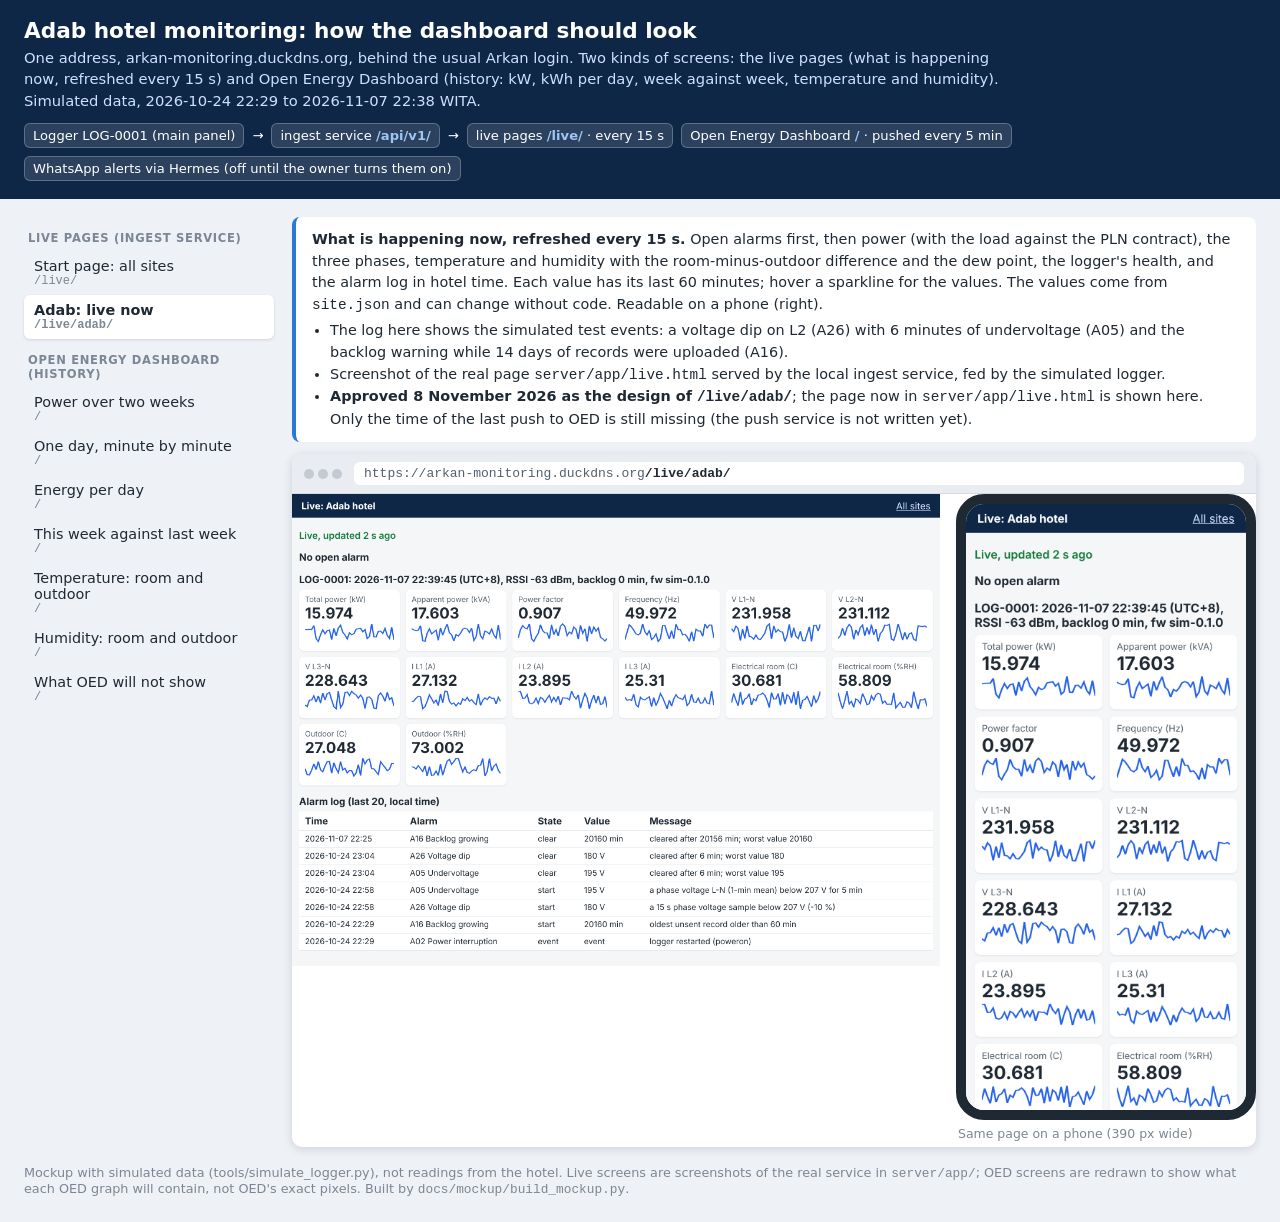
==== commit aa7a2006: "Live page: the dashboard mockup design for /live/<site>/ and /live/ Navy header with status pill, ho" ====
--- a/docs/mockup/index.html
+++ b/docs/mockup/index.html
@@ -218,13 +218,14 @@
      Click the site to open its live page.`,
    html: () => `<img class="shot" src="img/live-all.png" alt="Live start page with the list of sites">`},
   {grp: 'Live pages (ingest service)', id: 'live-adab', name: 'Adab: live now', url: '/live/adab/',
-   note: `<b>What is happening now, refreshed every 15 s.</b> Open alarms first, then the logger's status line (time, WiFi signal, backlog,
-     firmware), one tile per live value with its last 60 minutes, and the alarm log in hotel time. The values come from
+   note: `<b>What is happening now, refreshed every 15 s.</b> Open alarms first, then power (with the load against the PLN contract), the three phases,
+     temperature and humidity with the room-minus-outdoor difference and the dew point, the logger's health, and the alarm log in hotel time.
+     Each value has its last 60 minutes; hover a sparkline for the values. The values come from
      <code>site.json</code> and can change without code. Readable on a phone (right).
      <ul><li>The log here shows the simulated test events: a voltage dip on L2 (A26) with 6 minutes of undervoltage (A05) and the backlog warning while 14 days of records were uploaded (A16).</li>
      <li>Screenshot of the real page <code>server/app/live.html</code> served by the local ingest service, fed by the simulated logger.</li>
-     <li><b>Still missing against <code>docs/LIVE.md</code>:</b> values rounded for reading (229.5 V, not 229.497), the room-minus-outdoor
-       difference and outdoor dew point, the time of the last push to OED, and the links to the site's OED graphs.</li></ul>`,
+     <li><b>Approved 8 November 2026 as the design of <code>/live/adab/</code></b>; the page now in <code>server/app/live.html</code> is shown here.
+       Only the time of the last push to OED is still missing (the push service is not written yet).</li></ul>`,
    html: () => `<div class="pair"><div><img class="shot" src="img/live-adab.png" alt="Live page of Adab hotel"></div>
      <div><div class="phone"><img src="img/live-adab-phone.png" alt="Live page on a phone"></div><div class="cap">Same page on a phone (390 px wide)</div></div></div>`},
   {grp: 'Open Energy Dashboard (history)', id: 'oed-kw', name: 'Power over two weeks', url: '/',
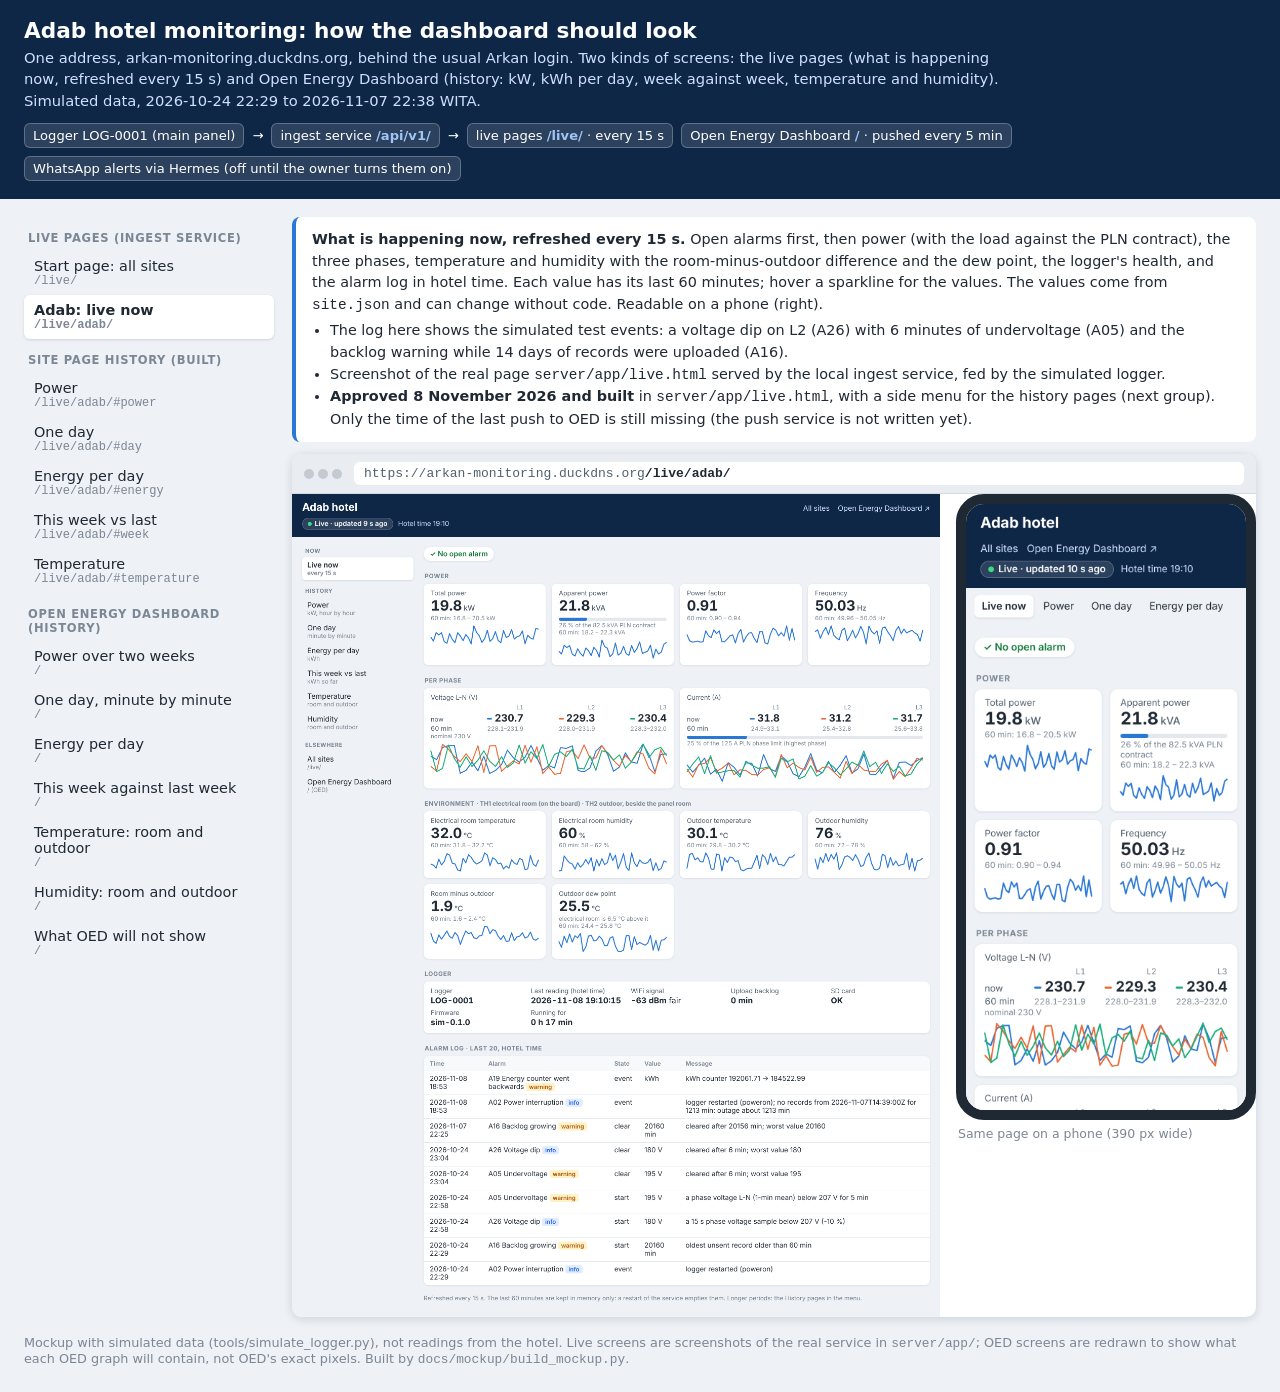
==== commit ac1d33a2: "Dashboard mockup: screenshots of the built site page and its history pages Co-Authored-By: Claude Op" ====
--- a/docs/mockup/index.html
+++ b/docs/mockup/index.html
@@ -224,10 +224,25 @@
      <code>site.json</code> and can change without code. Readable on a phone (right).
      <ul><li>The log here shows the simulated test events: a voltage dip on L2 (A26) with 6 minutes of undervoltage (A05) and the backlog warning while 14 days of records were uploaded (A16).</li>
      <li>Screenshot of the real page <code>server/app/live.html</code> served by the local ingest service, fed by the simulated logger.</li>
-     <li><b>Approved 8 November 2026 as the design of <code>/live/adab/</code></b>; the page now in <code>server/app/live.html</code> is shown here.
+     <li><b>Approved 8 November 2026 and built</b> in <code>server/app/live.html</code>, with a side menu for the history pages (next group).
        Only the time of the last push to OED is still missing (the push service is not written yet).</li></ul>`,
    html: () => `<div class="pair"><div><img class="shot" src="img/live-adab.png" alt="Live page of Adab hotel"></div>
      <div><div class="phone"><img src="img/live-adab-phone.png" alt="Live page on a phone"></div><div class="cap">Same page on a phone (390 px wide)</div></div></div>`},
+  {grp: 'Site page history (built)', id: 'site-power', name: 'Power', url: '/live/adab/#power',
+   note: `<b>Built 8 November 2026</b> in <code>server/app/live.html</code> (side menu of the site page), from the site's day files. kW, hour by hour, with the highest 15-second sample. 7, 14 or 31 days.`,
+   html: () => `<img class="shot" src="img/site-power.png" alt="Power">`},
+  {grp: 'Site page history (built)', id: 'site-day', name: 'One day', url: '/live/adab/#day',
+   note: `<b>Built 8 November 2026</b> in <code>server/app/live.html</code> (side menu of the site page), from the site's day files. The 1-minute power of one hotel day, with the day before and after.`,
+   html: () => `<img class="shot" src="img/site-day.png" alt="One day">`},
+  {grp: 'Site page history (built)', id: 'site-energy', name: 'Energy per day', url: '/live/adab/#energy',
+   note: `<b>Built 8 November 2026</b> in <code>server/app/live.html</code> (side menu of the site page), from the site's day files. kWh per hotel day from the meter counter; today and incomplete days lighter.`,
+   html: () => `<img class="shot" src="img/site-energy.png" alt="Energy per day">`},
+  {grp: 'Site page history (built)', id: 'site-week', name: 'This week vs last', url: '/live/adab/#week',
+   note: `<b>Built 8 November 2026</b> in <code>server/app/live.html</code> (side menu of the site page), from the site's day files. Complete hours of this week against the same hours last week. Here it says "not comparable": the simulated logger was off overnight, and the page says so instead of showing a false drop.`,
+   html: () => `<img class="shot" src="img/site-week.png" alt="This week vs last">`},
+  {grp: 'Site page history (built)', id: 'site-temperature', name: 'Temperature', url: '/live/adab/#temperature',
+   note: `<b>Built 8 November 2026</b> in <code>server/app/live.html</code> (side menu of the site page), from the site's day files. Hourly means, room and outdoor; hover for the lowest and highest of each hour. Humidity has the same page.`,
+   html: () => `<img class="shot" src="img/site-temperature.png" alt="Temperature">`},
   {grp: 'Open Energy Dashboard (history)', id: 'oed-kw', name: 'Power over two weeks', url: '/',
    note: `<b>Hotel load, kW, hour by hour.</b> OED line graph, group <code>adab</code>, unit kWh, rate Hour (kWh per hour = kW).
      Peak hourly mean ${kwMax.toFixed(1)} kW against the 82.5 kVA PLN contract. OED averages long periods; short peaks show after a zoom (next screen).`,
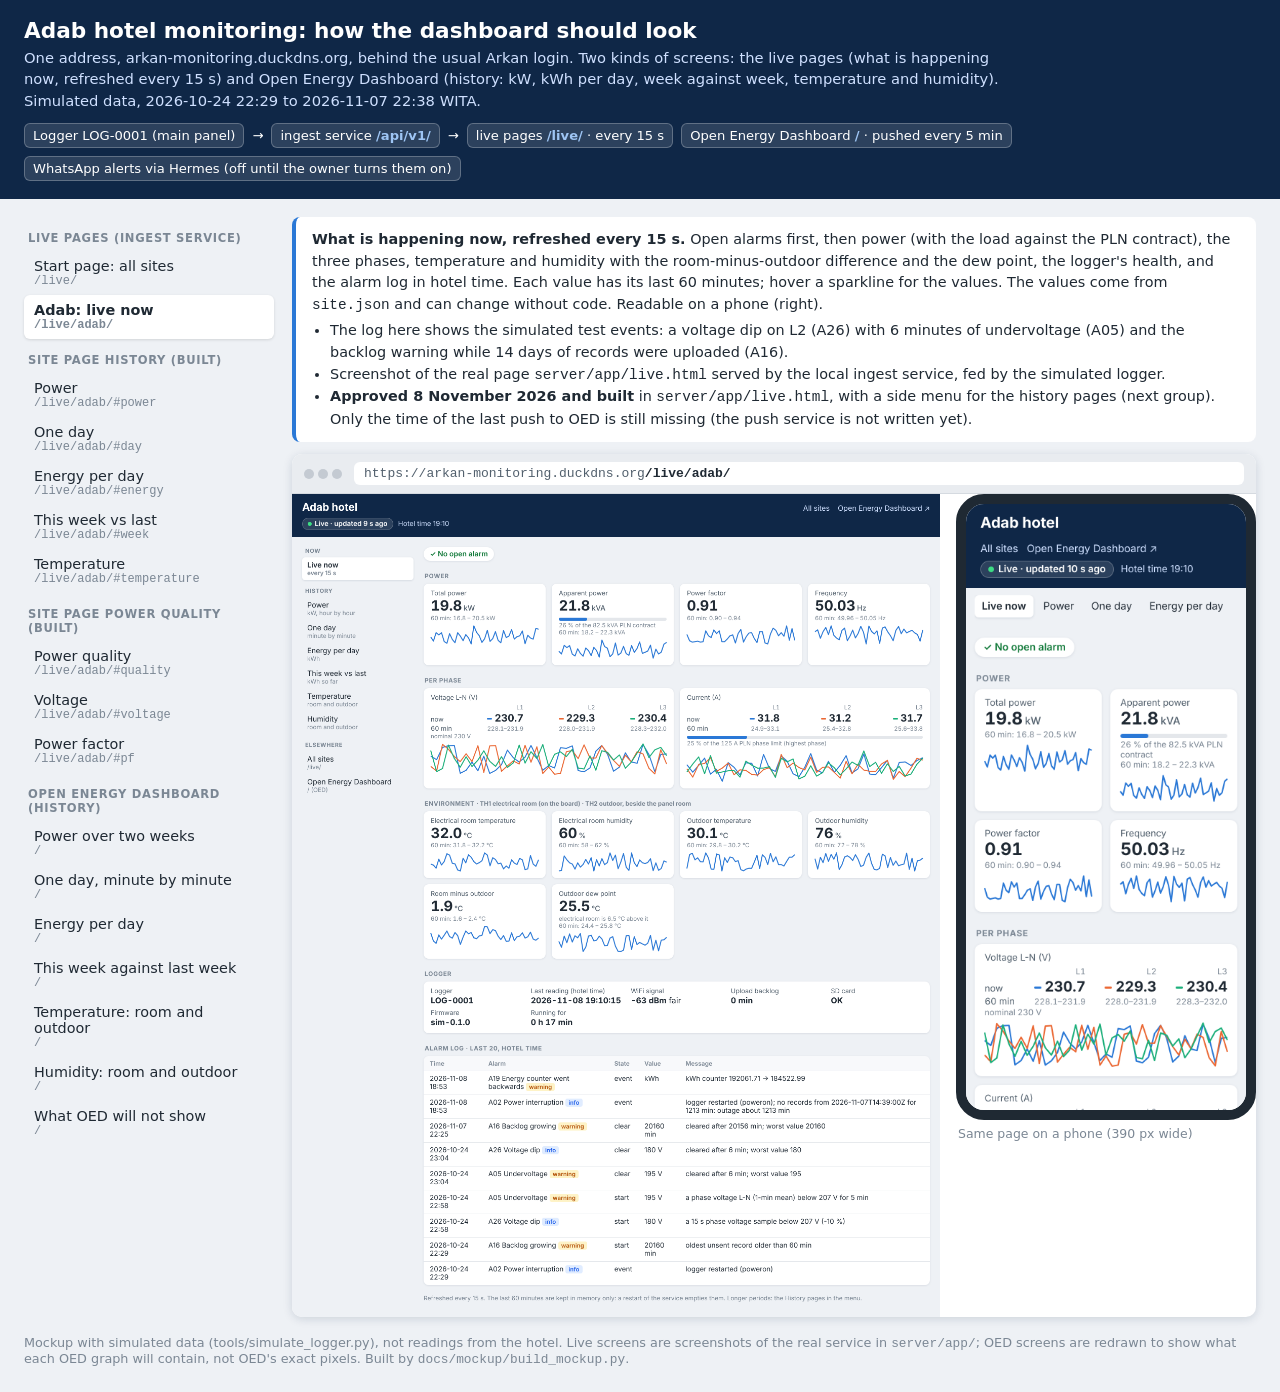
==== commit 558410d9: "Site page: power quality, voltage and power factor pages New side-menu group "Power quality" on /liv" ====
--- a/docs/mockup/index.html
+++ b/docs/mockup/index.html
@@ -243,6 +243,15 @@
   {grp: 'Site page history (built)', id: 'site-temperature', name: 'Temperature', url: '/live/adab/#temperature',
    note: `<b>Built 8 November 2026</b> in <code>server/app/live.html</code> (side menu of the site page), from the site's day files. Hourly means, room and outdoor; hover for the lowest and highest of each hour. Humidity has the same page.`,
    html: () => `<img class="shot" src="img/site-temperature.png" alt="Temperature">`},
+  {grp: 'Site page power quality (built)', id: 'site-quality', name: 'Power quality', url: '/live/adab/#quality',
+   note: `<b>Built 9 November 2026</b> in <code>server/app/live.html</code> (side menu, group Power quality), from the day files (<code>server/app/quality.py</code>). Minutes inside the voltage limits, lowest and highest voltage, dips and swells, unbalance, frequency and power factor against the limits of the alarm register; then day by day, the power quality alarm lines and the frequency hour by hour. Here 31 days, to include the simulated dip on L2.`,
+   html: () => `<img class="shot" src="img/site-quality.png" alt="Power quality">`},
+  {grp: 'Site page power quality (built)', id: 'site-voltage', name: 'Voltage', url: '/live/adab/#voltage',
+   note: `<b>Built 9 November 2026.</b> Each phase's hourly mean with the lowest to highest 15-second sample in grey and the limits of the register dashed (A05/A26 207 V, A06 242 V, A27 253 V). Below: voltage unbalance hour by hour, and one hotel day minute by minute.`,
+   html: () => `<img class="shot" src="img/site-voltage.png" alt="Voltage">`},
+  {grp: 'Site page power quality (built)', id: 'site-pf', name: 'Power factor', url: '/live/adab/#pf',
+   note: `<b>Built 9 November 2026.</b> Power factor of the period from the kWh and kVArh counters, time below 0.85, the kVArh PLN bills as excess (above 62 % of the kWh), an indicative capacitor size; hour by hour, by hour of the day, kW and kvar, day by day. The simulated hotel's power factor drops under 0.85 at night, at light load.`,
+   html: () => `<img class="shot" src="img/site-pf.png" alt="Power factor">`},
   {grp: 'Open Energy Dashboard (history)', id: 'oed-kw', name: 'Power over two weeks', url: '/',
    note: `<b>Hotel load, kW, hour by hour.</b> OED line graph, group <code>adab</code>, unit kWh, rate Hour (kWh per hour = kW).
      Peak hourly mean ${kwMax.toFixed(1)} kW against the 82.5 kVA PLN contract. OED averages long periods; short peaks show after a zoom (next screen).`,
